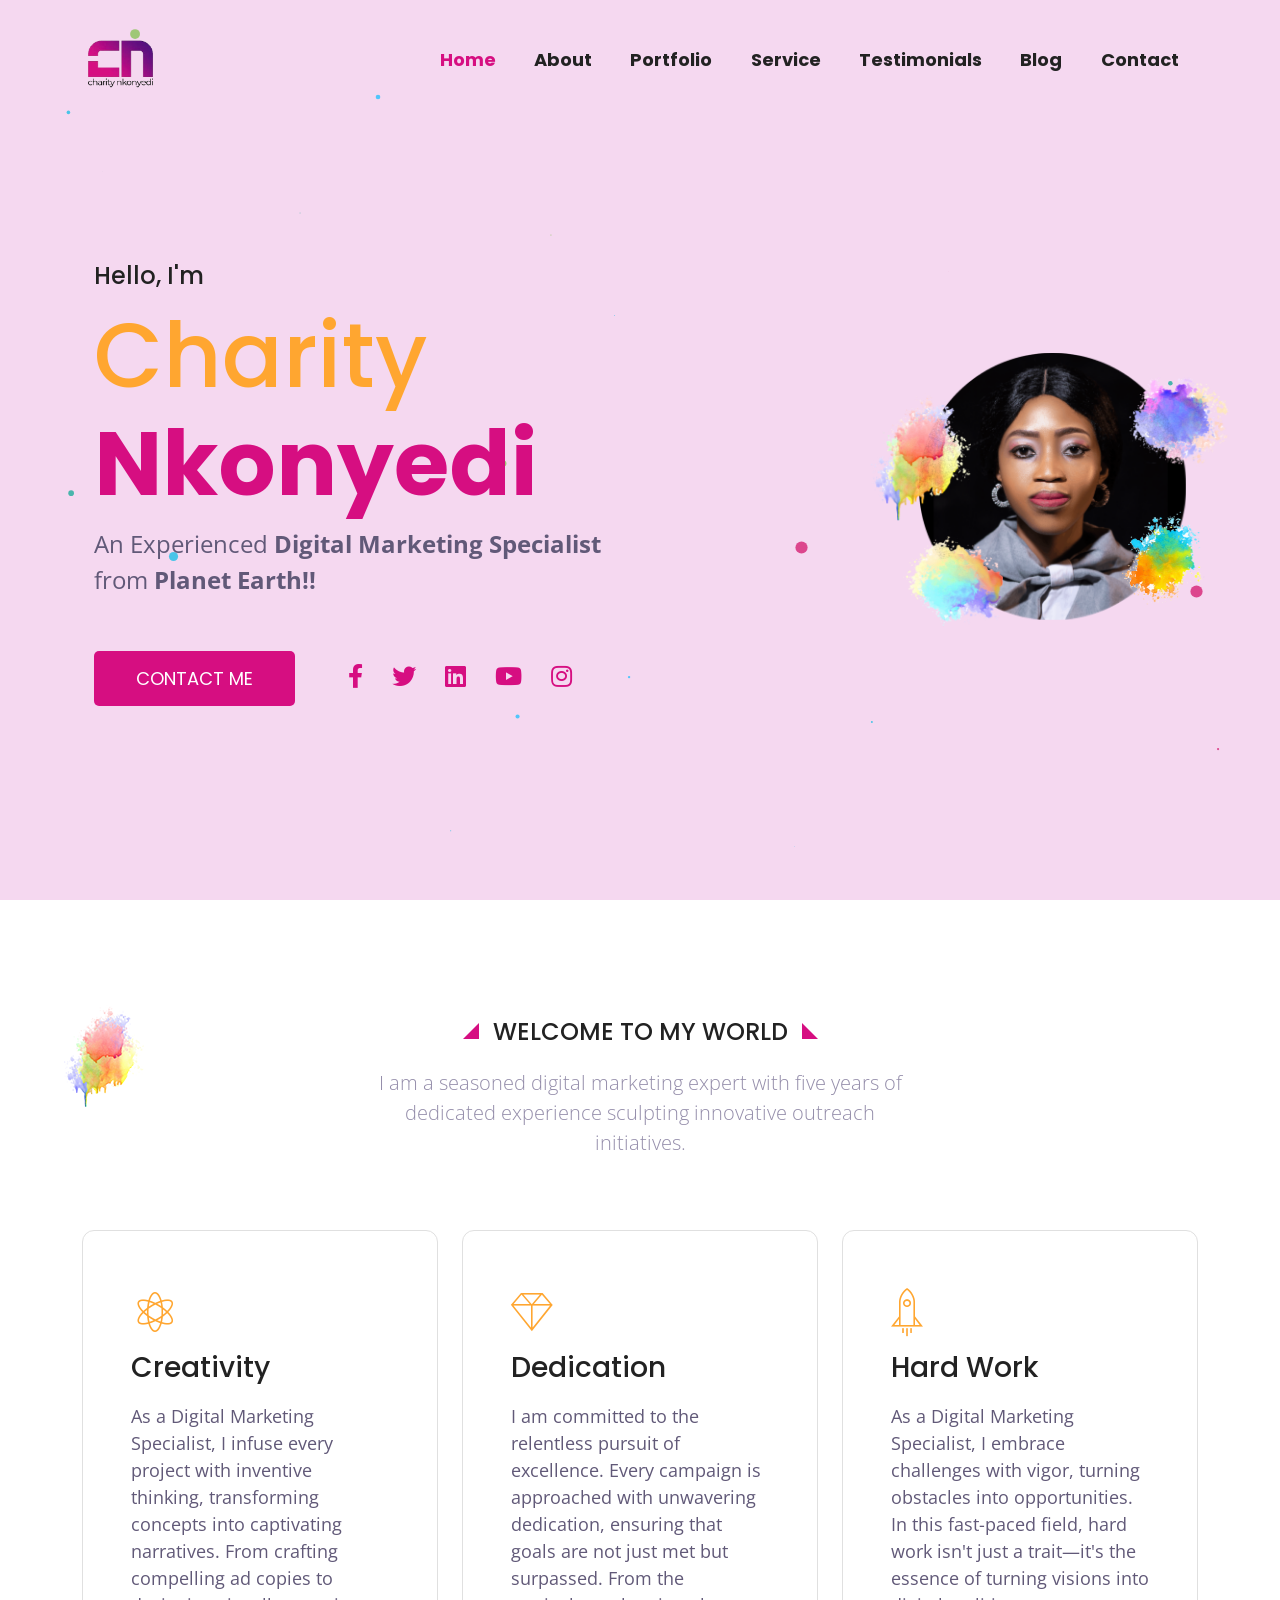
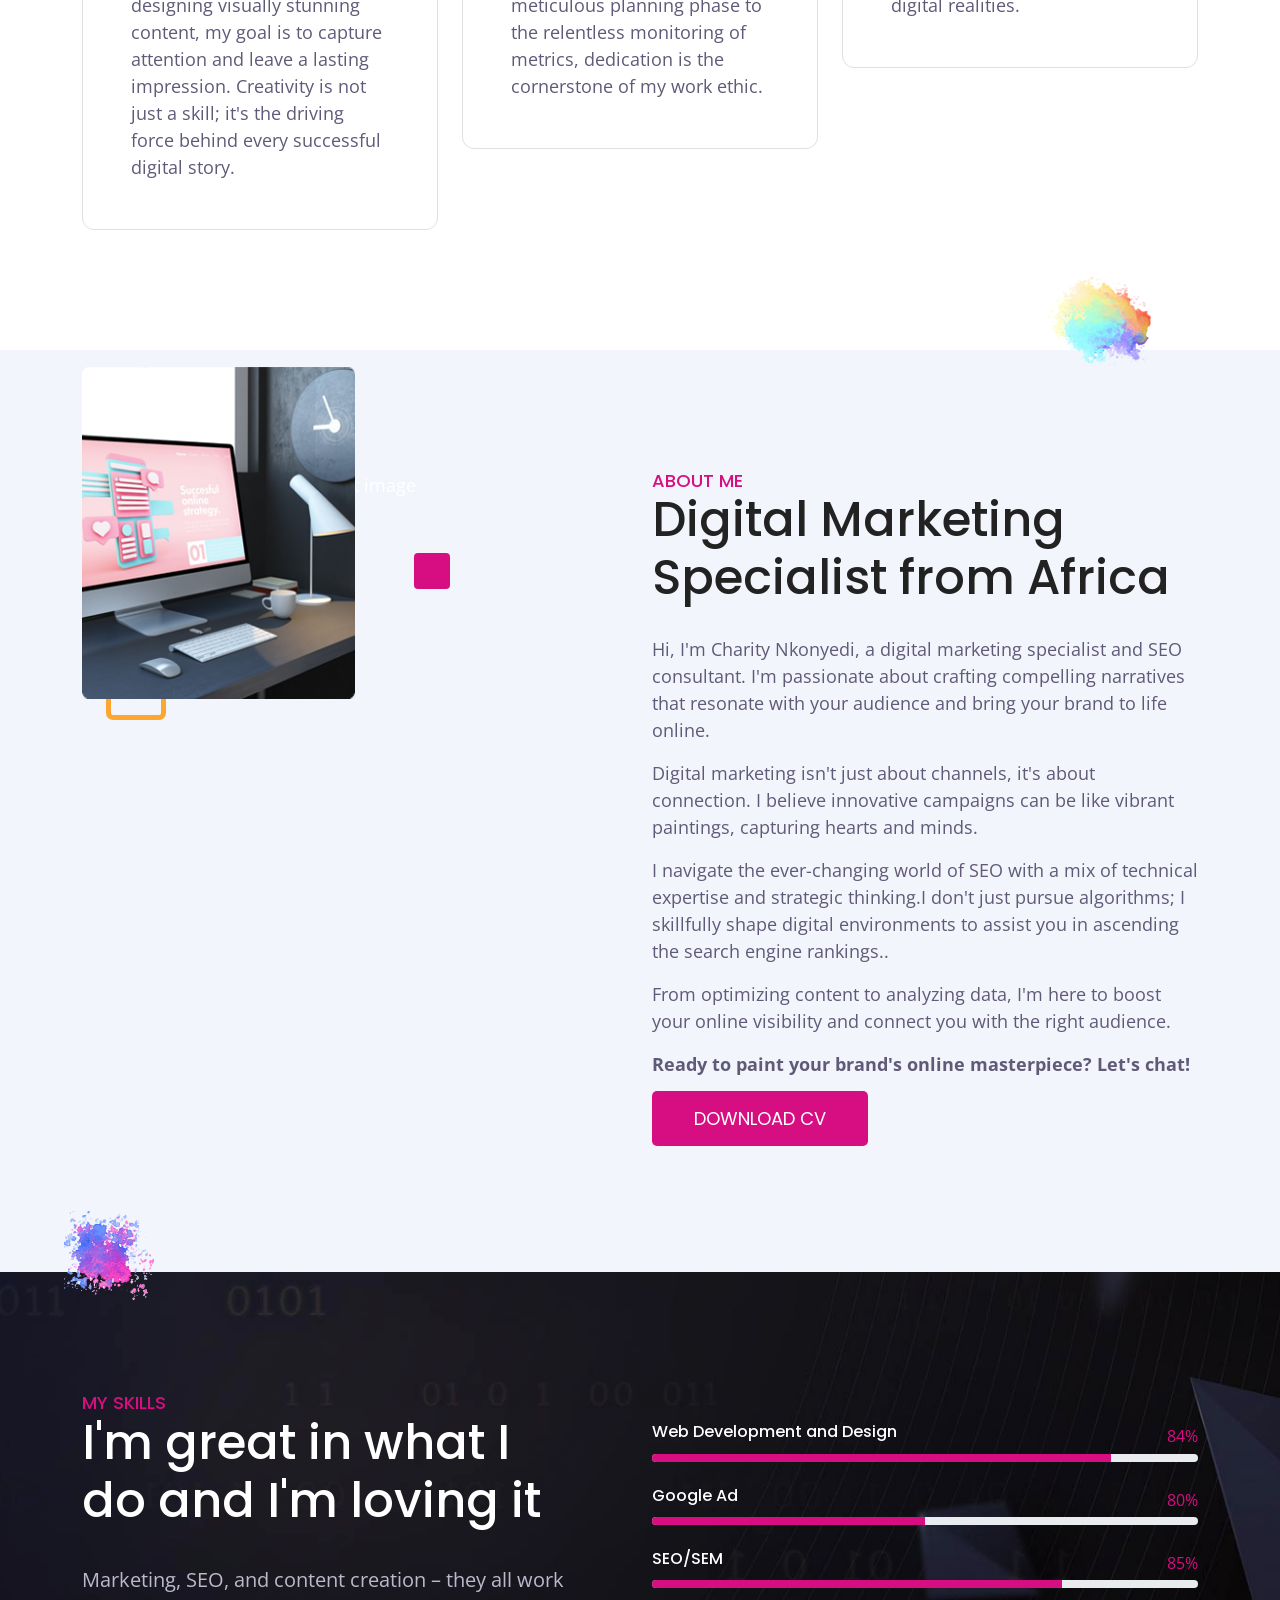
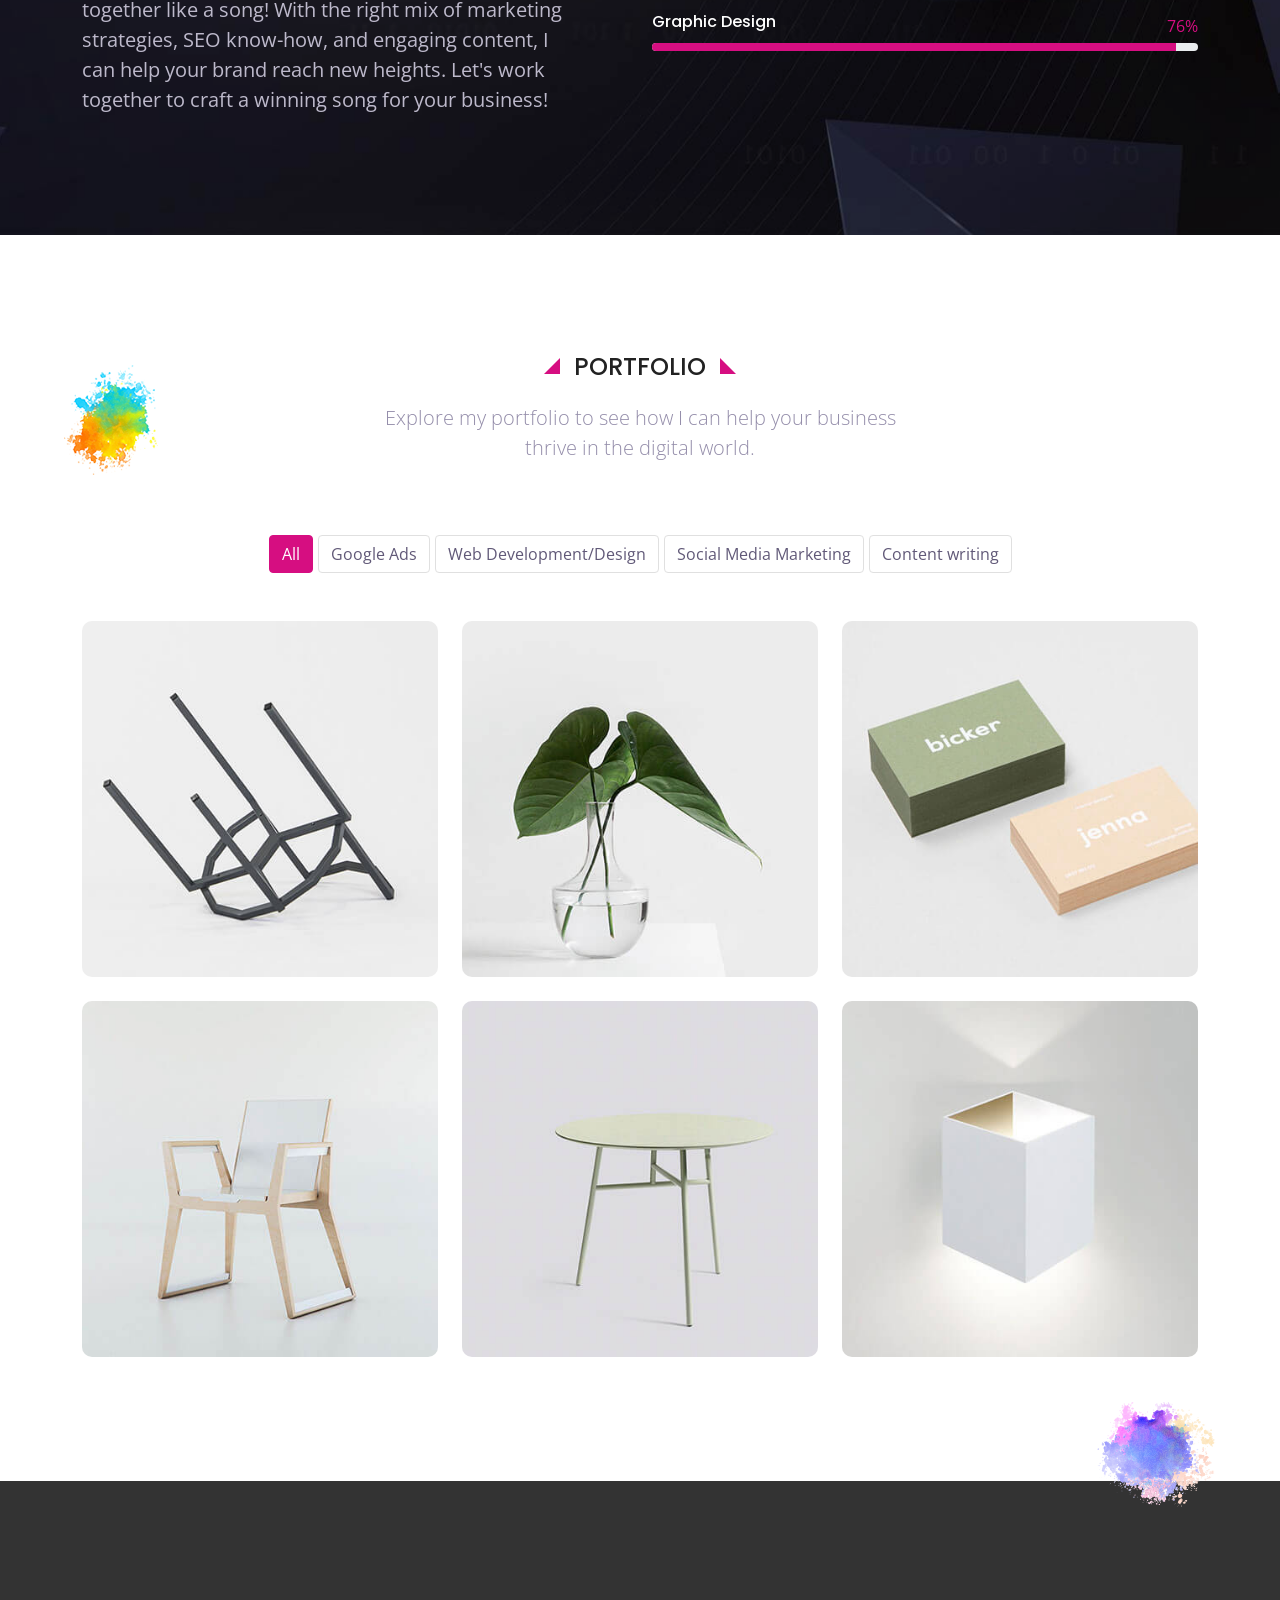
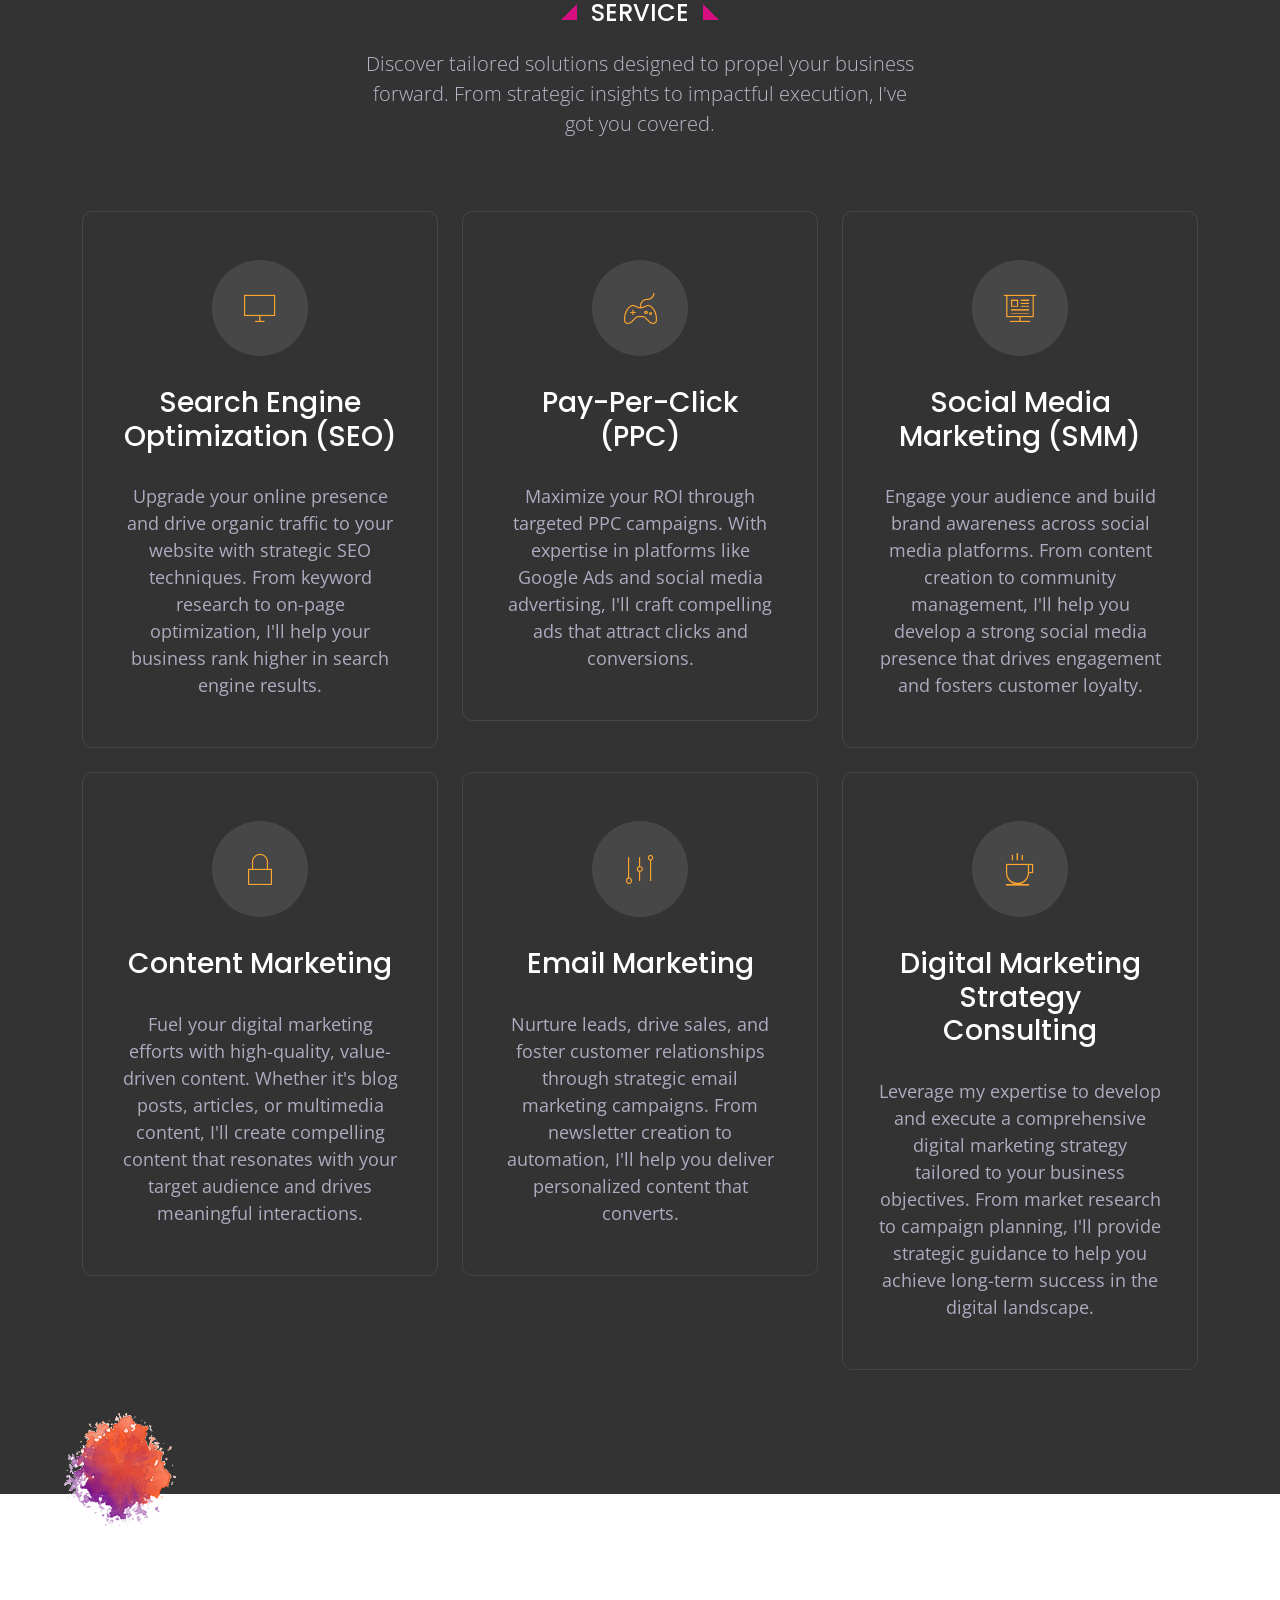
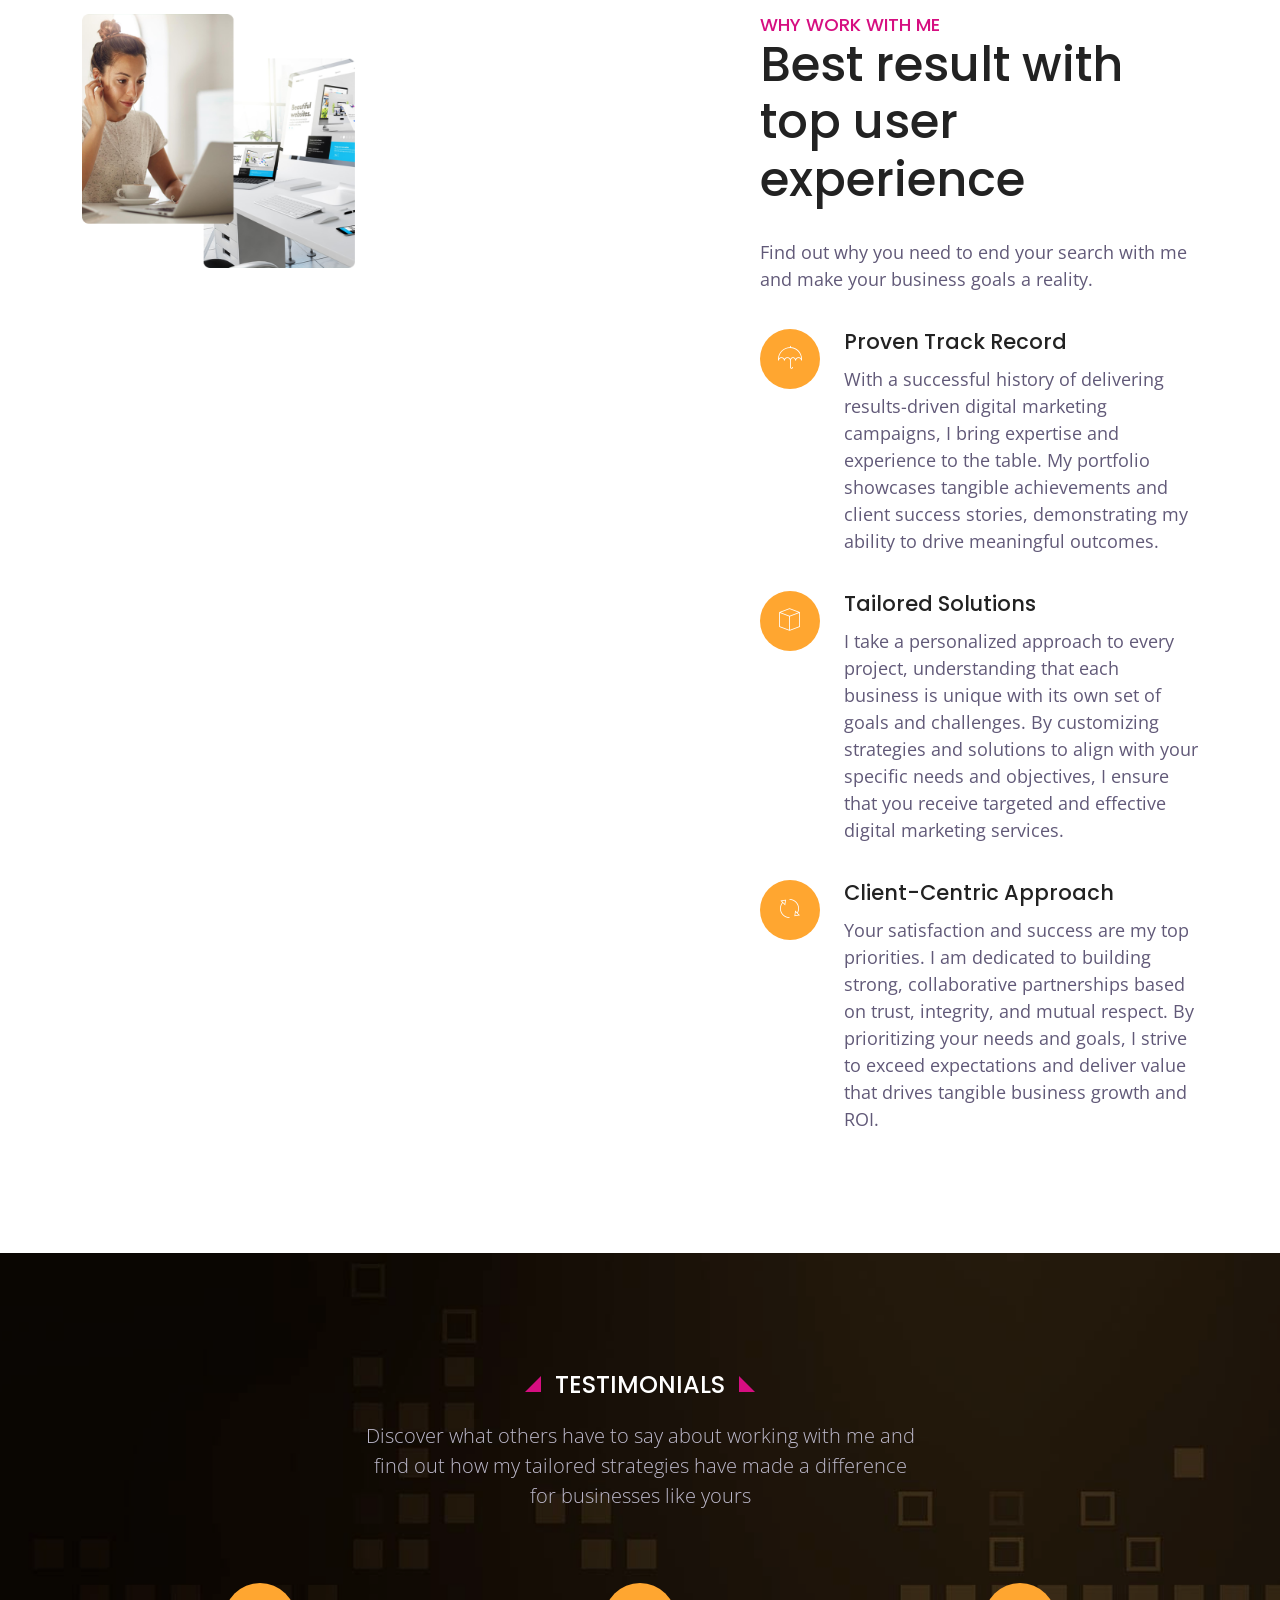
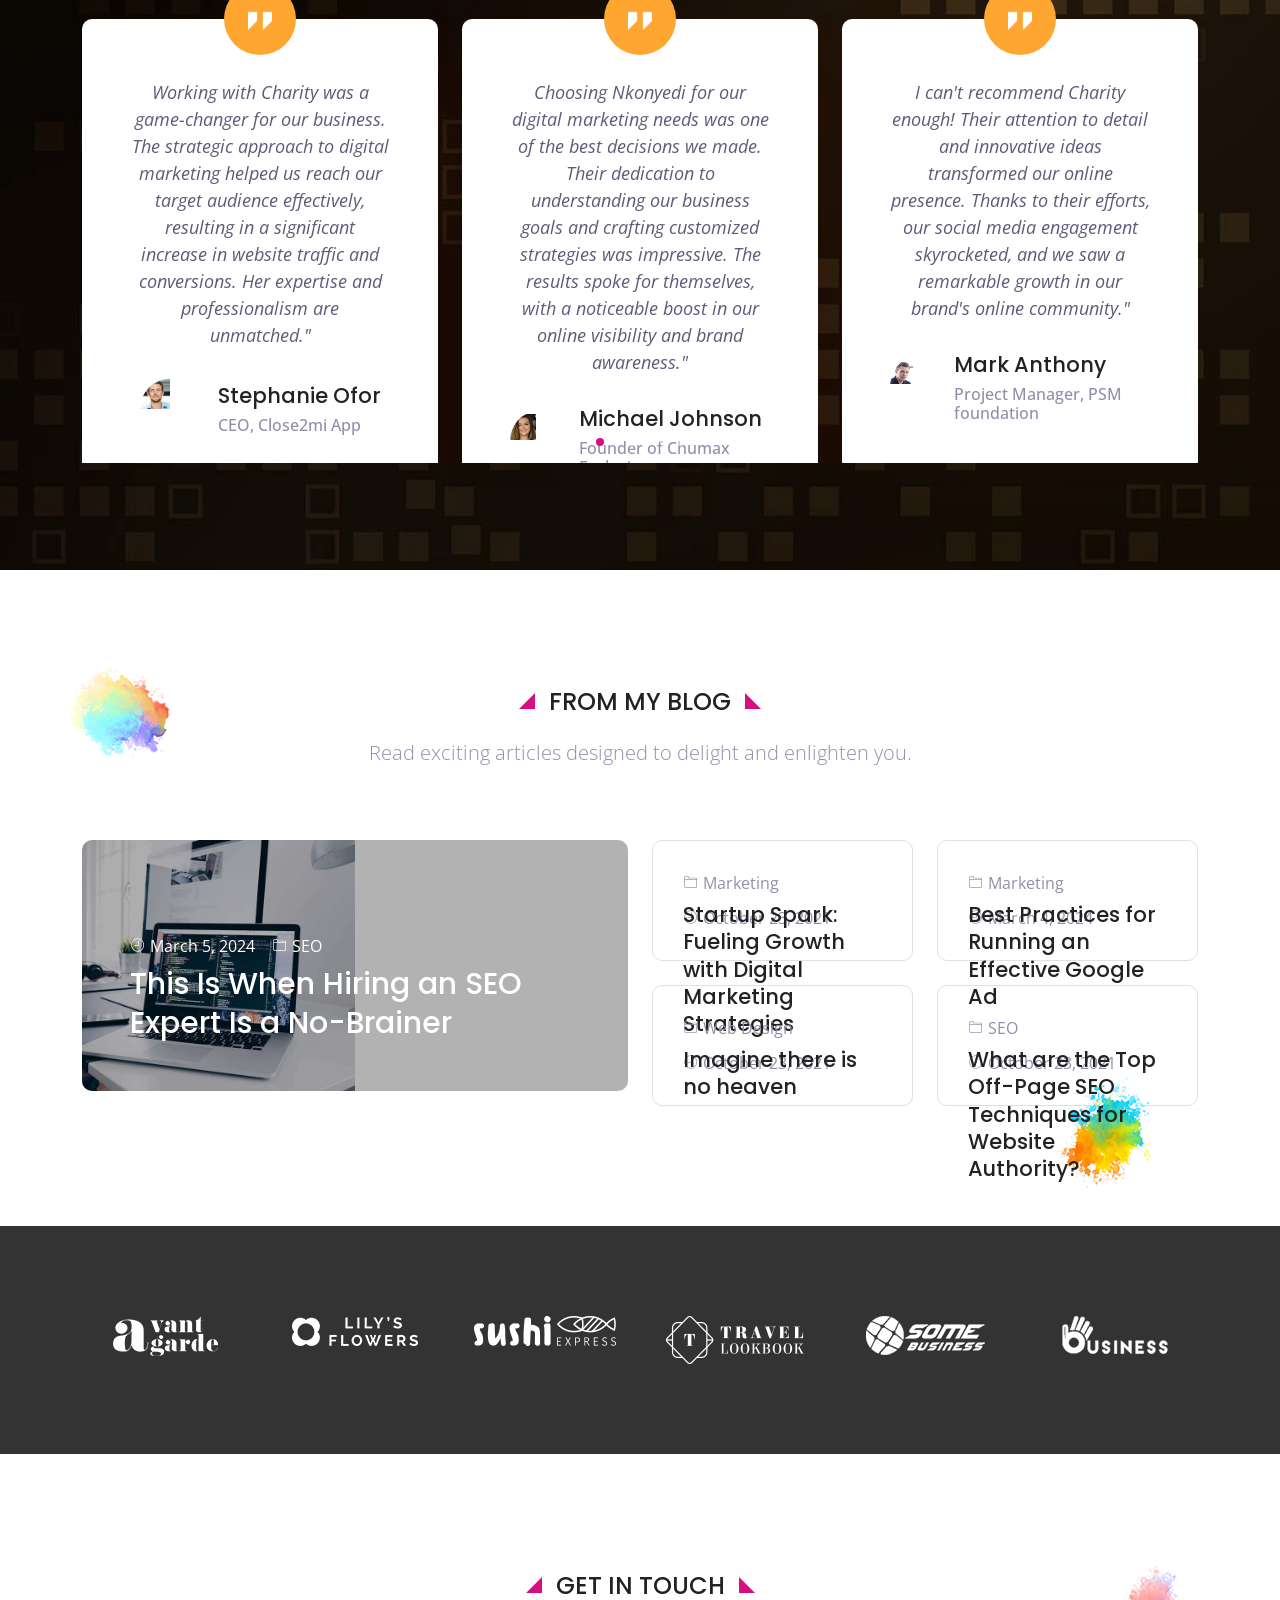
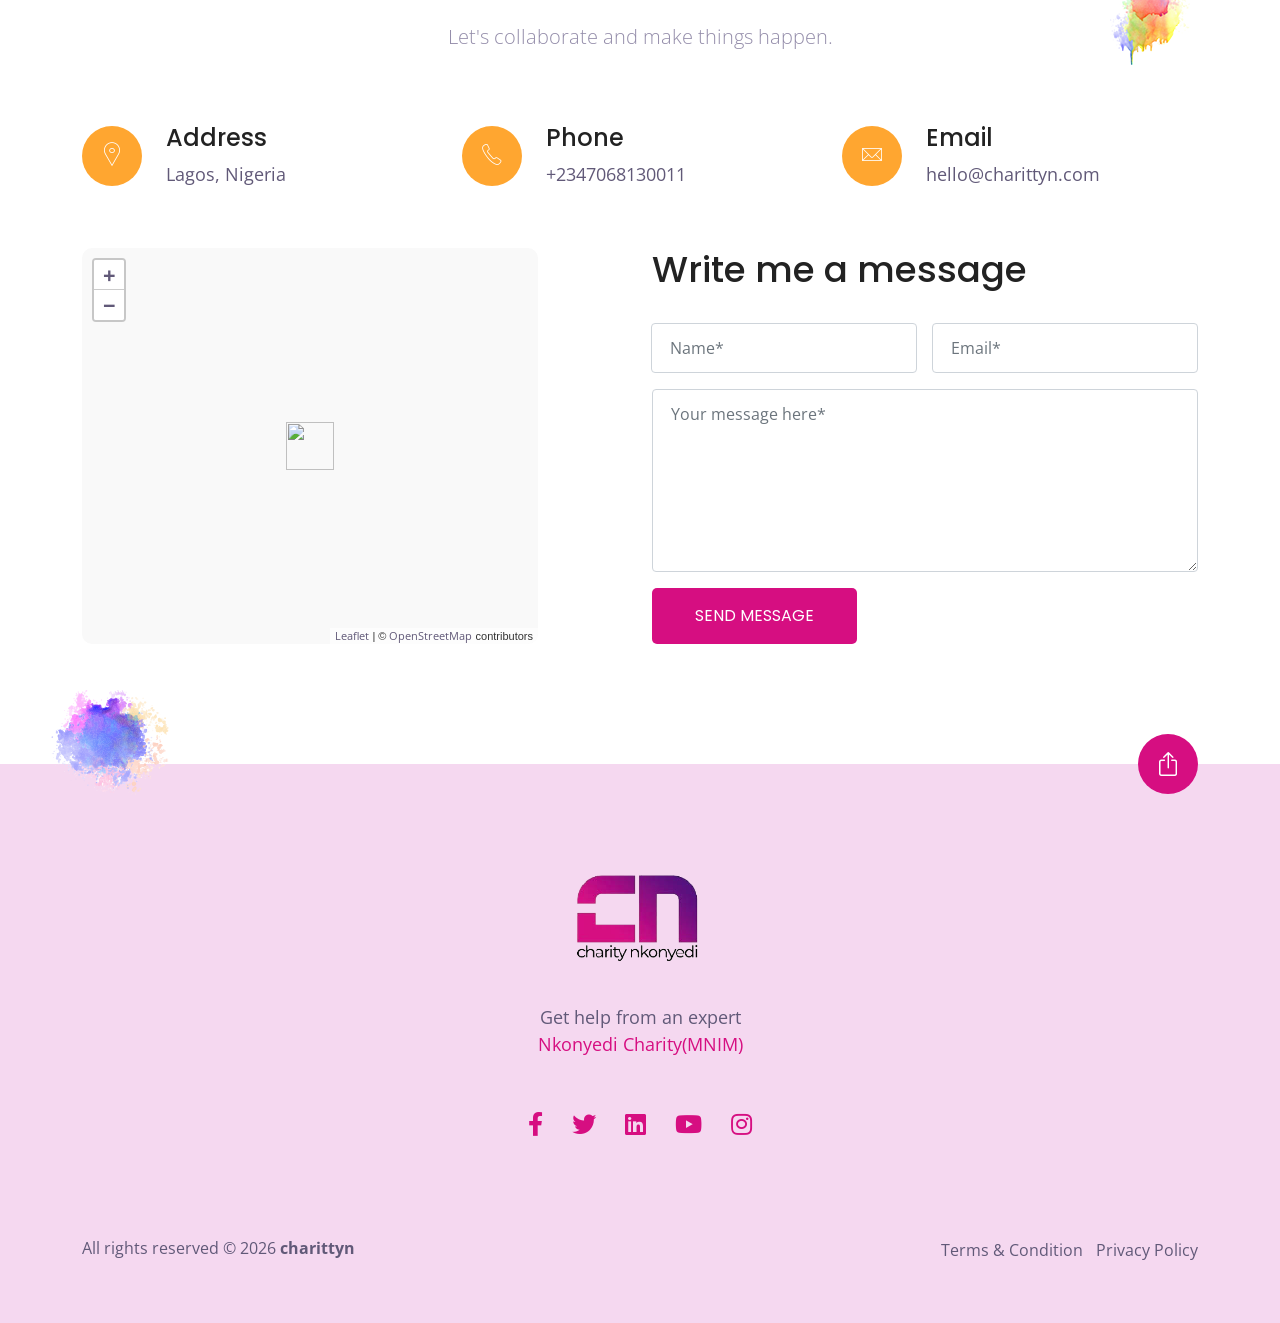
==== index.html @ 3480862a "Update index.html" ====
<!DOCTYPE html><html lang="zxx"><head>
	<!-- Meta -->
	<meta charset="utf-8">
	<meta name="viewport" content="width=device-width, initial-scale=1">
	<meta name="description" content="Charity Nkonyedi is a digital marketing specialist from Planet Earth. She has been helping brands gain an authoritative online presence and boost their revenue ">

	<!-- Favicon -->
	<link rel="shortcut icon" href="favicon.ico" type="image/x-icon">
	<link rel="icon" href="favicon.ico" type="image/x-icon">

	<!-- Icons -->
	<link rel="stylesheet" type="text/css" href="css/pe-icon-7-stroke.css">
	<link rel="stylesheet" type="text/css" href="css/pe-helper.css">
	<link rel="stylesheet" href="css/bootstrap-icons.css">
	<link rel="stylesheet" type="text/css" href="css/all.min.css">

	<!-- Fonts -->
	<link rel="preconnect" href="https://fonts.googleapis.com">
	<link rel="preconnect" href="https://fonts.gstatic.com" crossorigin="">
	<link href="https://fonts.googleapis.com/css2?family=Open+Sans:ital,wght@0,400;0,700;1,400;1,700&amp;family=Poppins:wght@700;900&amp;display=swap" rel="stylesheet">

	<!-- CSS -->
    <link href="css/bootstrap.min.css" rel="stylesheet">
    <link rel="stylesheet" href="css/swiper-bundle.min.css">
    <link rel="stylesheet" href="css/leaflet.css">
    <link rel="stylesheet" href="css/aos.css">
    <link rel="stylesheet" type="text/css" href="css/style.css">

    <title>Digital Marketing Specialist</title>
</head>
<body data-bs-spy="scroll" data-bs-target="#site-navbar" class="home-designer">

	<!-- PRE LOADER -->
	<div class="preloader js-preloader flex-center"> 
		<div class="dots">
			<div class="dot"></div>
			<div class="dot"></div>
			<div class="dot"></div>
		</div>
	</div>
	
	<!-- SITE HEADER -->
	<header class="site-header" id="site-header">
		<nav class="navbar navbar-expand-xl" id="site-navbar">
		  <div class="container">
		    <a class="navbar-brand" href="index.html"><img class="img-fluid" src="images/logo.png" alt="Charity logo"></a>
		    <button class="navbar-toggler" type="button" data-bs-toggle="collapse" data-bs-target="#navbarSupportedContent" aria-controls="navbarSupportedContent" aria-expanded="false" aria-label="Toggle navigation">
		      <span class="navbar-toggler-icon"><i class="bi bi-list"></i></span>
		    </button>
		    <div class="collapse navbar-collapse" id="navbarSupportedContent">
		      <ul class="navbar-nav ms-auto mb-lg-0">
		        <li class="nav-item">
		          <a class="nav-link active" aria-current="page" href="#site-header">Home</a>
		        </li>
		        <li class="nav-item">
		          <a class="nav-link" href="#about-section">About</a>
		        </li>
		        <li class="nav-item">
		          <a class="nav-link" href="#portfolio-section">Portfolio</a>
		        </li>
		        <li class="nav-item">
		          <a class="nav-link" href="#service-section">Service</a>
		        </li>
		        <li class="nav-item">
		          <a class="nav-link" href="#testimonial-section">Testimonials</a>
		        </li>
		        <li class="nav-item">
		          <a class="nav-link" href="#blog-section">Blog</a>
		        </li>
		        <li class="nav-item">
		          <a class="nav-link" href="#contact-section">Contact</a>
		        </li>
		      </ul> <!-- .navbar-nav -->
		    </div> <!-- .collapse -->
		  </div> <!-- .container -->
		</nav> <!-- .navbar -->

	</header> <!-- .site-header -->

	<!-- HERO AREA -->
	<section class="hero-area" id="hero-area">
		<div class="container">
			<div class="hero-content d-flex justify-content-center">
				<div class="row d-flex align-items-center justify-content-center">
					
					<div class="col-xl-6 order-xl-last image-block">
						<div class="image-wrapper" data-tilt="" data-tilt-max="10">
							
							<img class="img-fluid img-main" src="images/Charity.N.png" alt="Charity Nkonyedi">
							<img class="img-fluid hero_color_1" src="images/hero_color_1.png" alt="hero color image 1">
							<img class="img-fluid hero_color_2" src="images/hero_color_2.png" alt="hero color image 2">
							<img class="img-fluid hero_color_3" src="images/hero_color_3.png" alt="hero color image 3">
							<img class="img-fluid hero_color_4" src="images/hero_color_4.png" alt="hero color image 4">
						</div> <!-- .image-wrapper -->
					</div> <!-- .image-block -->

					<div class="col-xl-6 order-xl-first content-block">
						<h1 class="hero-head"><small>Hello, I'm</small>Charity<strong>Nkonyedi</strong></h1>
						<p>
							An Experienced <strong>Digital Marketing Specialist</strong> from <strong>Planet Earth!!</strong>
						</p>
						<div class="link-group">
							<a class="btn-main" href="#contact_me">Contact Me</a>
							<ul class="hero-social list-inline">
								<li class="list-inline-item facebook-link"><a href="#"><i class="fab fa-facebook-f"></i></a></li>
								<li class="list-inline-item twitter-link"><a href="#"><i class="fab fa-twitter"></i></a></li>
								<li class="list-inline-item linkedin-link"><a href="#"><i class="fab fa-linkedin"></i></a></li>
								<li class="list-inline-item youtube-link"><a href="#"><i class="fab fa-youtube"></i></a></li>
								<li class="list-inline-item instagram-link"><a href="#"><i class="fab fa-instagram"></i></a></li>
							</ul> <!-- .hero-social -->
						</div> <!-- .link-group -->
					</div> <!-- .content-block -->

				</div> <!-- .row -->
			</div> <!-- .hero-content -->
		</div> <!-- .container -->
		
	</section> <!-- .hero-area -->

	<!-- INTRO SECTION -->
	<section class="intro-section section-block">
		<div class="container">
			<div class="section-title">
				<h2>Welcome to my World</h2>
				<p class="lead">
					I am a seasoned digital marketing expert with five years of dedicated experience sculpting innovative outreach initiatives.
			</div><!-- .section-title -->
			<div class="row">
				<div class="col-xl-4 col-lg-6" data-aos="fade-up">
					<div class="item-wrapper">
						<div class="icon-box"><i class="pe-7s-science"></i></div>
						<div class="content-wrapper">
							<h3>Creativity</h3>
							<p>
								As a Digital Marketing Specialist, I infuse every project with inventive thinking, transforming concepts into captivating narratives. From crafting compelling ad copies to designing visually stunning content, my goal is to capture attention and leave a lasting impression. Creativity is not just a skill; it's the driving force behind every successful digital story.
							</p>
						</div> <!-- .content-wrapper -->
					</div> <!-- .item-wrapper -->
				</div>
				<div class="col-xl-4 col-lg-6" data-aos="fade-up" data-aos-delay="300" data-aos-duration="1200">
					<div class="item-wrapper">
						<div class="icon-box"><i class="pe-7s-diamond"></i></div>
						<div class="content-wrapper">
							<h3>Dedication</h3>
							<p>
								I am committed to the relentless pursuit of excellence. Every campaign is approached with unwavering dedication, ensuring that goals are not just met but surpassed. From the meticulous planning phase to the relentless monitoring of metrics, dedication is the cornerstone of my work ethic. 
							</p>
						</div> <!-- .content-wrapper -->
					</div> <!-- .item-wrapper -->
				</div>
				<div class="col-xl-4 col-lg-6" data-aos="fade-up" data-aos-delay="600" data-aos-duration="1200">
					<div class="item-wrapper">
						<div class="icon-box"><i class="pe-7s-rocket"></i></div>
						<div class="content-wrapper">
							<h3>Hard Work</h3>
							<p>
								As a Digital Marketing Specialist, I embrace challenges with vigor, turning obstacles into opportunities. In this fast-paced field, hard work isn't just a trait—it's the essence of turning visions into digital realities.
							</p>
						</div> <!-- .content-wrapper -->
					</div> <!-- .item-wrapper -->
				</div>
			</div> <!-- .row -->
		</div> <!-- .container -->

		<div class="design-elements">
			<img class="de-intro-1 elem-updown" src="images/intro-element-1.png" alt="intro element 1">
		</div> <!-- .design-elements -->

	</section> <!-- .intro-section -->

	<!-- ABOUT SECTION -->
	<section class="about-section section-block" id="about-section" data-aos="fade-up">
		<div class="container">
			<div class="row">
				<div class="col-xl-6 image-block" data-aos="fade-right" data-aos-delay="200" data-aos-duration="2000">
					<div class="img-wrapper about-img-wrap" data-tilt="" data-tilt-max="10">
						<img class="about-img-1 img-fluid" src="images/Image-About-Me.png" alt="about image">
						<img class="about-img-2 img-fluid" src="images/about-image-2.png" alt="about image 2">
					</div>
				</div>
				<div class="col-xl-6 content-block" data-aos="fade-right" data-aos-delay="400" data-aos-duration="2000">
					<h2><span>About Me</span>Digital Marketing Specialist from Africa</h2>
					<p>
					Hi, I'm Charity Nkonyedi, a digital marketing specialist and SEO consultant. I'm passionate about crafting compelling narratives that resonate with your audience and bring your brand to life online.

<p>Digital marketing isn't just about channels, it's about connection. I believe innovative campaigns can be like vibrant paintings, capturing hearts and minds.</p>

<p>I navigate the ever-changing world of SEO with a mix of technical expertise and strategic thinking.I don't just pursue algorithms; I skillfully shape digital environments to assist you in ascending the search engine rankings.. 					</p>
					<p>
						From optimizing content to analyzing data, I'm here to boost your online visibility and connect you with the right audience.</p>

<p><b>Ready to paint your brand's online masterpiece? Let's chat! </b>
 
					</p>
					
					<br>
					<a class="btn-main" href="#">Download CV</a>
				</div>
			</div> <!-- .row -->
		</div> <!-- .container -->
		<div class="design-elements">
			<img class="de-about-1 elem-updown" src="images/about-element-1.png" alt="about element 1">
			<img class="de-about-2 elem-updown" src="images/about-element-2.png" alt="about element 2">
		</div> <!-- .design-elements -->
	</section> <!-- .about-section -->

	<!-- SKILL SECTION -->
	<section class="skill-section section-block" id="skill-section">
		<div class="container">
			<div class="row">
				<div class="col-xl-6 content-block" data-aos="fade-down" data-aos-duration="2000">
					<h2><span>My Skills</span>I'm great in what I do and I'm loving it</h2>
					<p class="lead">
				<b>	Marketing, SEO, and content creation – they all work together like a song! With the right mix of marketing strategies, SEO know-how, and engaging content, I can help your brand reach new heights. Let's work together to craft a winning song for your business!</b></p>
				</div>
				<div class="col-xl-6 progress-block">
					<div class="progress-wrapper">
						<h4>Web Development and Design</h4>
						<p class="progress-value">84%</p>
						<div class="progress">
						  <div class="progress-bar" role="progressbar" style="width: 0%" aria-valuenow="84" aria-valuemin="0" aria-valuemax="100"></div>
						</div>
					</div>
					<div class="progress-wrapper">
						<h4>Google Ad</h4>
						<p class="progress-value">80%</p>
						<div class="progress">
						  <div class="progress-bar" role="progressbar" style="width: 0%" aria-valuenow="50" aria-valuemin="0" aria-valuemax="100"></div>
						</div>
					</div>
					<div class="progress-wrapper">
						<h4> SEO/SEM</h4>
						<p class="progress-value">85%</p>
						<div class="progress">
						  <div class="progress-bar" role="progressbar" style="width: 0%" aria-valuenow="75" aria-valuemin="0" aria-valuemax="100"></div>
						</div>
					</div>
					<div class="progress-wrapper">
						<h4>Graphic Design</h4>
						<p class="progress-value">76%</p>
						<div class="progress">
						  <div class="progress-bar" role="progressbar" style="width: 0%" aria-valuenow="96" aria-valuemin="0" aria-valuemax="100"></div>
						</div>
					</div>
				</div>
			</div><!-- .row -->
		</div><!-- .container -->
	</section> <!-- .skill-section -->

	<!-- PORTFOLIO SECTION -->
	<section class="portfolio-section section-block" id="portfolio-section">
		<div class="container">
			<div class="section-title">
				<h2>Portfolio</h2>
				<p class="lead">
					Explore my portfolio to see how I can help your business thrive in the digital world.
				</p>
			</div><!-- .section-title -->
			<div class="button-group filter-button-group">
				<button class="active" data-filter="*">All</button>
				<button class="" data-filter=".gooogle ads">Google Ads</button>
				<button class="" data-filter=".development">Web Development/Design</button>
				<button class="" data-filter=".social media marketing ">Social Media Marketing</button>
				<button class="" data-filter=".content writing">Content writing</button>
			</div>
			<div class="row grid" data-aos="fade-up" data-aos-duration="2000">
				<div class="col-lg-4 col-md-6 grid-item programming">
					<div class="box">
			            <img src="images/portfolio-item-01.jpg" alt="portfolio image">
			            <div class="box-content">
			            		<span class="category">SEO</span>
			                <h3 class="title">Search Engine Ranking</h3>
			            </div>
			            <div class="icon-box"><a href="#" data-bs-toggle="modal" data-bs-target="#portfolioModal6"><i class="bi bi-plus-lg"></i></a></div>

			            <!-- Modal -->
						<div class="modal fade" id="portfolioModal6" tabindex="-1" aria-labelledby="portfolioModal6" aria-hidden="true">
						  <div class="modal-dialog modal-dialog-scrollable modal-dialog-centered modal-xl">
						    <div class="modal-content">
						      
						      <div class="modal-body">
						      	<button type="button" class="btn-close" data-bs-dismiss="modal" aria-label="Close"><i class="bi bi-x"></i></button>
						        <div class="row item-content">
						        	<div class="col-xl-12">
						        		<img src="images/portfolio_large_1.jpg" alt="portfolio image">
						        	</div>
						        	<div class="col-xl-8">
						        		<div class="content-wrapper">
							        		<h2 class="item-title">Search Engine Ranking</h2>
							        		<p>
							        			I helped Itfit achieve significant growth in search engine ranking and website traffic through a comprehensive SEO strategy. Here's a breakdown of the key tactics employed:
							        		</p>
							        		<p><b>Keyword Research:</b></p>
			                                 <p>i. I meticulously researched relevant keywords that potential customers might use to find Itfits' products or services.</p>
                                                 <p>ii. This involved understanding search intent and identifying terms with high search volume and low competition.</p>
                                                   <p><b>Content Optimization:</b></p>	
							        		<p> i.    Existing website content was reviewed and optimized to incorporate these target keywords organically.</p>
                                               <p>ii.  This ensured search engines could effectively understand the content and its relevance to user queries.

							        		</p>
							        		<p><b>Technical SEO Audit:</b></p>
			                                 <p>i. A thorough technical SEO audit was conducted to identify and address any technical issues that could hinder search engine crawling and indexing.</p>
                                                 <p>ii. This included optimizing page speed, mobile-friendliness, and website structure.</p>
                                                   <p><b>Backlink Building:</b></p>	
							        		<p> i.    A strategic backlink building campaign was implemented to acquire high-quality links from relevant websites.</p>
                                               <p>ii.  This enhanced Itfits' domain authority and signaled trust to search engines.
							        		</p>
							        		<p><b>On-Page Optimization:</b></p>
			                                 <p>Meta descriptions, title tags, and header tags were optimized to accurately reflect content and improve click-through rates (CTR) in search results.</p>
                                                  <p><b>Analytics & Reporting:</b></p>	
							        		<p> i.    I closely monitored website traffic and keyword rankings using analytics tools.</p>
                                               <p>ii.  This data-driven approach allowed me to track progress, measure success, and refine the SEO strategy as needed.
							        		</p>
							        		<p><b>The outcome?</b> Itfits' website traffic and search engine ranking for relevant keywords saw a substantial increase. This translated into more qualified leads and ultimately, business growth.</p>
							        		<p><b>Let's discuss how I can help your website achieve similar results!</b></p>
						        		</div>
						        	</div>
						        	<div class="col-xl-4">
						        		<div class="meta-wrapper">
						        			<ul class="item-meta">
						        				<li>Project Type: <span class="meta-value">SEO</span></li>
						        				<li>Client: <span class="meta-value">Itfits</span></li>
						        				<li>Duration: <span class="meta-value">24Weeks</span></li>
						        				<li>Task: <span class="meta-value">Link building,Keyword ranking</span></li>
						        				<li>Budget: <span class="meta-value">$1,500</span></li>
						        			</ul>
						        		</div> <!-- .meta-wrapper -->
						        	</div>
						        </div> <!-- .row -->
						      </div>
						      
						    </div>
						  </div>
						</div>
			        </div>
				</div>
				<div class="col-lg-4 col-md-6 grid-item development application">
					<div class="box">
			            <img src="images/portfolio-item-02.jpg" alt="portfolio image">
			            <div class="box-content">
			            		<span class="category">Development</span>
			                <h3 class="title">Come on babe light my fire</h3>
			            </div>
			            

			            <div class="icon-box"><a href="#" data-bs-toggle="modal" data-bs-target="#portfolioModal5"><i class="bi bi-plus-lg"></i></a></div>

			            <!-- Modal -->
						<div class="modal fade" id="portfolioModal5" tabindex="-1" aria-labelledby="portfolioModal5" aria-hidden="true">
						  <div class="modal-dialog modal-dialog-scrollable modal-dialog-centered modal-xl">
						    <div class="modal-content">
						      
						      <div class="modal-body">
						      	<button type="button" class="btn-close" data-bs-dismiss="modal" aria-label="Close"><i class="bi bi-x"></i></button>
						        <div class="row item-content">
						        	<div class="col-xl-12">
						        		<img src="images/portfolio_large_2.jpg" alt="portfolio image">
						        	</div>
						        	<div class="col-xl-8">
						        		<div class="content-wrapper">
							        		<h2 class="item-title">Branding for ABC Corporation</h2>
							        		<p>
							        			Duis aute irure dolor in reprehenderit in voluptate velit esse
							        			cillum dolore eu fugiat nulla pariatur. Lorem ipsum dolor sit amet, consectetur adipisicing elit, sed do eiusmod tempor incididunt ut labore et dolore magna aliqua. Ut enim ad minim veniam, quis nostrud exercitation ullamco laboris nisi ut aliquip ex ea commodo consequat. Excepteur sint occaecat cupidatat non proident, sunt in culpa qui officia deserunt mollit anim id est laborum.
							        		</p>
							        		<p>
							        			Duis aute irure dolor in reprehenderit in voluptate velit esse
							        			cillum dolore eu fugiat nulla pariatur. Excepteur sint occaecat cupidatat non proident, sunt in culpa qui officia deserunt mollit anim id est laborum.
							        		</p>
						        		</div>
						        	</div>
						        	<div class="col-xl-4">
						        		<div class="meta-wrapper">
						        			<ul class="item-meta">
						        				<li>Project Type: <span class="meta-value">Graphic Design</span></li>
						        				<li>Client: <span class="meta-value">Juwel Khan</span></li>
						        				<li>Duration: <span class="meta-value">2 Weeks</span></li>
						        				<li>Task: <span class="meta-value">UI/UX, Frontend</span></li>
						        				<li>Budget: <span class="meta-value">$2000</span></li>
						        			</ul>
						        		</div> <!-- .meta-wrapper -->
						        	</div>
						        </div> <!-- .row -->
						      </div>
						      
						    </div>
						  </div>
						</div>
			        </div>
				</div>
				<div class="col-lg-4 col-md-6 grid-item application programming design">
					<div class="box">
			            <img src="images/portfolio-item-03.jpg" alt="portfolio image">
			            <div class="box-content">
			            	<span class="category">Design</span>
			                <h3 class="title">When the musics over turn off the light</h3>
			            </div>
			            <div class="icon-box"><a href="#" data-bs-toggle="modal" data-bs-target="#portfolioModal4"><i class="bi bi-plus-lg"></i></a></div>

			            <!-- Modal -->
						<div class="modal fade" id="portfolioModal4" tabindex="-1" aria-labelledby="portfolioModal4" aria-hidden="true">
						  <div class="modal-dialog modal-dialog-scrollable modal-dialog-centered modal-xl">
						    <div class="modal-content">
						      
						      <div class="modal-body">
						      	<button type="button" class="btn-close" data-bs-dismiss="modal" aria-label="Close"><i class="bi bi-x"></i></button>
						        <div class="row item-content">
						        	<div class="col-xl-12">
						        		<img src="images/portfolio_large_3.jpg" alt="portfolio image">
						        	</div>
						        	<div class="col-xl-8">
						        		<div class="content-wrapper">
							        		<h2 class="item-title">Branding for ABC Corporation</h2>
							        		<p>
							        			Duis aute irure dolor in reprehenderit in voluptate velit esse
							        			cillum dolore eu fugiat nulla pariatur. Lorem ipsum dolor sit amet, consectetur adipisicing elit, sed do eiusmod tempor incididunt ut labore et dolore magna aliqua. Ut enim ad minim veniam, quis nostrud exercitation ullamco laboris nisi ut aliquip ex ea commodo consequat. Excepteur sint occaecat cupidatat non proident, sunt in culpa qui officia deserunt mollit anim id est laborum.
							        		</p>
							        		<p>
							        			Duis aute irure dolor in reprehenderit in voluptate velit esse
							        			cillum dolore eu fugiat nulla pariatur. Excepteur sint occaecat cupidatat non proident, sunt in culpa qui officia deserunt mollit anim id est laborum.
							        		</p>
						        		</div>
						        	</div>
						        	<div class="col-xl-4">
						        		<div class="meta-wrapper">
						        			<ul class="item-meta">
						        				<li>Project Type: <span class="meta-value">Graphic Design</span></li>
						        				<li>Client: <span class="meta-value">Juwel Khan</span></li>
						        				<li>Duration: <span class="meta-value">2 Weeks</span></li>
						        				<li>Task: <span class="meta-value">UI/UX, Frontend</span></li>
						        				<li>Budget: <span class="meta-value">$2000</span></li>
						        			</ul>
						        		</div> <!-- .meta-wrapper -->
						        	</div>
						        </div> <!-- .row -->
						      </div>
						      
						    </div>
						  </div>
						</div>
			        </div>
				</div>
				<div class="col-lg-4 col-md-6 grid-item design application">
					<div class="box">
			            <img src="images/portfolio-item-04.jpg" alt="portfolio image">
			            <div class="box-content">
			            		<span class="category">Google Advertising</span>
			                <h3 class="title">Google Ads Campaign for Heritage Fashion Hub</h3>
			            </div>
			            <div class="icon-box"><a href="#" data-bs-toggle="modal" data-bs-target="#portfolioModal3"><i class="bi bi-plus-lg"></i></a></div>

			            <!-- Modal -->
						<div class="modal fade" id="portfolioModal3" tabindex="-1" aria-labelledby="portfolioModal3" aria-hidden="true">
						  <div class="modal-dialog modal-dialog-scrollable modal-dialog-centered modal-xl">
						    <div class="modal-content">
						      
						      <div class="modal-body">
						      	<button type="button" class="btn-close" data-bs-dismiss="modal" aria-label="Close"><i class="bi bi-x"></i></button>
						        <div class="row item-content">
						        	<div class="col-xl-12">
						        		<img src="images/portfolio_large_4.jpg" alt="portfolio image">
						        	</div>
						        	<div class="col-xl-8">
						        		<div class="content-wrapper">
							        		<h2 class="item-title">Google Ads Campaign for Heritage Fashion Hub</h2>
							        		<p>
							        			I designed and executed a high-performing Google Ads campaign to increase brand awareness, website traffic, and ultimately, sales for Heritage Fashion Hub.
							        		</p>
							        		<h3>Campaign Goals</h3>
							        		<p>Increase brand awareness among target demographics interested in Heritage Fashion Hub's style/niche
                                              <p>Drive qualified traffic to the Heritage Fashion Hub's website</p>
                                               <p>Generate online sales and conversions </p>
                                           <h3> Campaign Strategies</h3>
                                           <p><b>Targeted Keywords:</b> Extensive keyword research was conducted to identify relevant search terms used by the target audience. This ensured the ads reached users actively looking for similar products.</p>
                                            <p><b>Compelling Ad Copy:</b> Engaging ad copy was crafted to grab user attention, highlight key product features, and include strong calls to action (CTAs).</p>
                                             <p><b>Landing Page Optimization: </b>Landing pages were optimized to ensure a seamless user experience and encourage conversions.</p>
                                              <p><b>Ad Format Selection: </b>A mix of ad formats were used, including search ads, shopping ads, and potentially remarketing ads to target website visitors who haven't converted yet.</p>
                                            <p><b>Campaign Bidding & Optimization: </b> Bid strategies were carefully chosen to maximize return on ad spend (ROAS). The campaign was continuously monitored and optimized for performance, ensuring budget efficiency and optimal results.</p>
                                            <h3>Results</h3>
                                            The Google Ads campaign for Heritage Fashion Hub led to a significant increase in:
                                             <p><b>Website Traffic:</b> 30% increase in site traffic</p>
                                            <p><b>Brand Awareness: </b> Increase in search volume increase and social media mentions by 15%</p>
                                             <p><b>Conversions: </b>25% increase in sales</p>
                                            <h3>Key Achievements</h3>
							        		
							        			<p>Achieved a ROAS of 20% exceeding client expectations.</p>
                                                 <p>Successfully targeted the desired audience demographics.</p>
                                                  <p>Increased brand visibility in relevant online searches.</p>
                                                   <p>Contributed to a growth in online sales for Heritage Fashion Hub.</p>
                                                <h3>Tools & Technologies</h3>
							        		<p>Google Ads Platform</p>
						        		</div>
						        	</div>
						        	<div class="col-xl-4">
						        		<div class="meta-wrapper">
						        			<ul class="item-meta">
						        				<li>Project Type: <span class="meta-value">Google Ad</span></li>
						        				<li>Client: <span class="meta-value">Heritage Fashion Hub</span></li>
						        				<li>Duration: <span class="meta-value">4 Weeks</span></li>
						        				<li>Task: <span class="meta-value">Brand Awareness</span></li>
						        				<li>Budget: <span class="meta-value">$100</span></li>
						        			</ul>
						        		</div> <!-- .meta-wrapper -->
						        	</div>
						        </div> <!-- .row -->
						      </div>
						      
						    </div>
						  </div>
						</div>
			        </div>
				</div>
				<div class="col-lg-4 col-md-6 grid-item programming design">
					<div class="box">
			            <img src="images/portfolio-item-05.jpg" alt="portfolio image">
			            <div class="box-content">
			            		<span class="category">Facebook Ad</span>
			                <h3 class="title">Boosting Donations for "Hope for Paws" Animal Rescue</h3>
			            </div>
			            <div class="icon-box"><a href="#" data-bs-toggle="modal" data-bs-target="#portfolioModal2"><i class="bi bi-plus-lg"></i></a></div>

			            <!-- Modal -->
						<div class="modal fade" id="portfolioModal2" tabindex="-1" aria-labelledby="portfolioModal2" aria-hidden="true">
						  <div class="modal-dialog modal-dialog-scrollable modal-dialog-centered modal-xl">
						    <div class="modal-content">
						      
						      <div class="modal-body">
						      	<button type="button" class="btn-close" data-bs-dismiss="modal" aria-label="Close"><i class="bi bi-x"></i></button>
						        <div class="row item-content">
						        	<div class="col-xl-12">
						        		<img src="images/portfolio_large_5.jpg" alt="portfolio image">
						        	</div>
						        	<div class="col-xl-8">
						        		<div class="content-wrapper">
							        		<h2 class="item-title">Boosting Donations for "Hope for Paws" Animal Rescue</h2>
							        		<p>
							        		<b>	Challenge:</b> Hope for Paws needed to increase online donations to support their mission of rescuing abandoned and neglected animals. Their previous Facebook ad campaigns had seen modest results, and they wanted a strategic approach to reach new audiences.
							        		</p>
							        		<p>
							        		  1.	<b>Target Audience:</b> I developed a multi-layered target audience strategy:
                                                 Animal Lovers: People who like animal welfare pages, adoption groups, and pet businesses.
                                                 Local Supporters: Users residing in areas where Hope for Paws operates increase the chance of volunteer recruitment and foster opportunities.
                                                 High-Net-Worth Individuals: Users with a history of donating to charities, maximizing the potential for larger contributions.
							        		</p>
							        		<p>
							        		    2.<b>	Compelling Ad Creatives: </b> I created a variety of ad formats:
                                                    Emotional Video Ads: short, heartwarming videos showcasing animal rescues and the impact of donations.
                                                    Impactful Image Ads: eye-catching visuals featuring rescued animals with powerful messages about their journey.
                                                    Carousel Ads: Multiple images highlighting different aspects of Hope for Paws' work.
							        		</p>
							        		<p>
							        		   3. <b>Strategic Ad Copy: </b>I crafted compelling ad copy that:
                                                  Emphasized the urgency of rescuing animals in need.
                                                  Showcased the impact of donations on individual animals' lives.
                                                  Used strong calls to action, encouraging users to donate or learn more.
							        		</p>
							        		<p>
							        		  4 <b> A/B Testing & Optimization: </b> I continuously tested different ad formats, targeting options, and ad copy variations to identify the most effective combinations.
							        		</p>
							        		<p>
							        		  5  <b>Outcome:</b>
                                               <p>Increased Donations by 120%: The campaign resulted in a significant boost in online donations, exceeding Hope for Paws' fundraising goals.</p>
                                                <p>Enhanced Brand Awareness: The campaign significantly increased website traffic and social media engagement, raising awareness about Hope for Paws' mission.</p>
                                                <p>Expanded Volunteer Network: Targeting local audiences led to a rise in volunteer sign-ups, providing crucial support for their rescue efforts.</p>
							        		
						        		</div>
						        	</div>
						        	<div class="col-xl-4">
						        		<div class="meta-wrapper">
						        			<ul class="item-meta">
						        				<li>Project Type: <span class="meta-value">Facebook Ad</span></li>
						        				<li>Client: <span class="meta-value">Hope for Paws, a non-profit animal rescue organization</span></li>
						        				<li>Duration: <span class="meta-value">3 Months</span></li>
						        				<li>Task: <span class="meta-value">Brand Awareness</span></li>
						        				<li>Budget: <span class="meta-value">$2000</span></li>
						        			</ul>
						        		</div> <!-- .meta-wrapper -->
						        	</div>
						        </div> <!-- .row -->
						      </div>
						      
						    </div>
						  </div>
						</div>
			        </div>
				</div>
				<div class="col-lg-4 col-md-6 grid-item development design">
					<div class="box">
			            <img src="images/portfolio-item-06.jpg" alt="portfolio image">
			            <div class="box-content">
			            		<span class="category">Development</span>
			                <h3 class="title">African XR Website Development</h3>
			            </div>
			            <div class="icon-box"><a href="#" data-bs-toggle="modal" data-bs-target="#portfolioModal1"><i class="bi bi-plus-lg"></i></a></div>

			            <!-- Modal -->
						<div class="modal fade" id="portfolioModal1" tabindex="-1" aria-labelledby="portfolioModal1" aria-hidden="true">
						  <div class="modal-dialog modal-dialog-scrollable modal-dialog-centered modal-xl">
						    <div class="modal-content">
						      
						      <div class="modal-body">
						      	<button type="button" class="btn-close" data-bs-dismiss="modal" aria-label="Close"><i class="bi bi-x"></i></button>
						        <div class="row item-content">
						        	<div class="col-xl-12">
						        		<img src="images/portfolio_large_6.jpg" alt="portfolio image">
						        	</div>
						        	<div class="col-xl-8">
						        		<div class="content-wrapper">
							        		<h2 class="item-title">Project Overview</h2>
							        		<p>
							        			I designed and developed a user-friendly website for African XR using WordPress as the content management system (CMS). This website serves as a central hub to showcase African XR's immersive technology expertise and connect them with potential clients and collaborators.
							        		</p>
							        		<h3>Key Features</h3>
							        		<p>
							        			<b>Modern, Responsive Design:</b> The website boasts a clean and modern aesthetic that adapts seamlessly to various screen sizes, ensuring optimal viewing experiences across desktops, tablets, and mobile devices.
							        		</p>
							        		<p>
							        			<b>Compelling Content Management: </b>The WordPress platform empowers African XR with complete control over their website content. They can easily update information, add blog posts, showcase projects, and manage team profiles.
							        		</p>
							        		<p>
							        			<b>Interactive Project Showcase:</b> The website features an engaging portfolio section that highlights African XR's diverse XR projects. Users can explore captivating descriptions, captivating visuals, and potentially even interactive elements like 360° images or video previews.
							        		</p>
							        		<p>
							        			<b>Clear Call to Action:</b> A prominent call to action section encourages visitors to connect with African XR. This could include contact forms, email addresses, social media links, or a request for quote option.
							        		</p>
							        		<p>
							        			<b>Search Engine Optimization (SEO) Optimization:</b> The website is optimized for search engines, improving its visibility in relevant online searches.
							        		</p>
							        		<h3>Results:</h3>
							        		<p>The African XR website provides a professional and informative platform to showcase their capabilities and attract new business opportunities. The user-friendly WordPress interface allows them to maintain and update their content efficiently.</p>
							        		<h3>Technologies Used</h3>
							        		<p>WordPress (CMS)
                                             <p>Custom Theme Development (Optional, depending on complexity)</p>
                                              <p>Plugins for additional functionalities (e.g., contact forms, galleries)</p>
                                              <p>pen_spark</p>
</p>
						        		</div>
						        	</div>
						        	<div class="col-xl-4">
						        		<div class="meta-wrapper">
						        			<ul class="item-meta">
						        				<li>Project Type: <span class="meta-value">Website Development & Design</span></li>
						        				<li>Client: <span class="meta-value">African XR</span></li>
						        				<li>Duration: <span class="meta-value">5 Weeks</span></li>
						        				<li>Task: <span class="meta-value">UI/UX, Frontend</span></li>
						        				<li>Budget: <span class="meta-value">$2000</span></li>
						        			</ul>
						        		</div> <!-- .meta-wrapper -->
						        	</div>
						        </div> <!-- .row -->
						      </div>
						      
						    </div>
						  </div>
						</div>
			        </div>
				</div>
			</div> <!-- .row -->
		</div> <!-- .container -->
		<div class="design-elements">
			<img class="de-portfolio-1 elem-updown" src="images/portfolio-element-1.png" alt="portfolio element 1">
			<img class="de-portfolio-2 elem-updown" src="images/portfolio-element-2.png" alt="portfolio element 2">
		</div> <!-- .design-elements -->
	</section> <!-- .portfolio-section -->

	<!-- SERVICE SECTION -->
	<section class="service-section section-block" id="service-section">
		<div class="container">
			<div class="section-title dark">
				<h2>Service</h2>
				<p class="lead">
					Discover tailored solutions designed to propel your business forward. From strategic insights to impactful execution, I've got you covered.
				</p>
			</div><!-- .section-title -->
			<div class="row">
				<div class="col-xl-4 col-lg-6" data-aos="fade-up">
					<div class="content-wrapper service-tilt" data-tilt="" data-tilt-max="15">
						<div class="icon-box"><i class="pe-7s-monitor"></i></div>
						<h3>Search Engine Optimization (SEO)</h3>
						<p>
							Upgrade your online presence and drive organic traffic to your website with strategic SEO techniques. From keyword research to on-page optimization, I'll help your business rank higher in search engine results.
						</p>
					</div>
				</div>
				<div class="col-xl-4 col-lg-6" data-aos="fade-up" data-aos-delay="200">
					<div class="content-wrapper service-tilt" data-tilt="" data-tilt-max="15">
						<div class="icon-box"><i class="pe-7s-joy"></i></div>
						<h3>Pay-Per-Click (PPC)</h3>
						<p>
							Maximize your ROI through targeted PPC campaigns. With expertise in platforms like Google Ads and social media advertising, I'll craft compelling ads that attract clicks and conversions.
						</p>
					</div>
				</div>
				<div class="col-xl-4 col-lg-6" data-aos="fade-up" data-aos-delay="400">
					<div class="content-wrapper service-tilt" data-tilt="" data-tilt-max="15">
						<div class="icon-box"><i class="pe-7s-display2"></i></div>
						<h3>Social Media Marketing (SMM)</h3>
						<p>
							Engage your audience and build brand awareness across social media platforms. From content creation to community management, I'll help you develop a strong social media presence that drives engagement and fosters customer loyalty.
						</p>
					</div>
				</div>
				<div class="col-xl-4 col-lg-6" data-aos="fade-up" data-aos-delay="600">
					<div class="content-wrapper service-tilt" data-tilt="" data-tilt-max="15">
						<div class="icon-box"><i class="pe-7s-lock"></i></div>
						<h3>Content Marketing</h3>
						<p>
							Fuel your digital marketing efforts with high-quality, value-driven content. Whether it's blog posts, articles, or multimedia content, I'll create compelling content that resonates with your target audience and drives meaningful interactions.
						</p>
					</div>
				</div>
				<div class="col-xl-4 col-lg-6" data-aos="fade-up" data-aos-delay="800">
					<div class="content-wrapper service-tilt" data-tilt="" data-tilt-max="15">
						<div class="icon-box"><i class="pe-7s-edit"></i></div>
						<h3>Email Marketing</h3>
						<p>
							Nurture leads, drive sales, and foster customer relationships through strategic email marketing campaigns. From newsletter creation to automation, I'll help you deliver personalized content that converts.
						</p>
					</div>
				</div>
				<div class="col-xl-4 col-lg-6" data-aos="fade-up" data-aos-delay="1000">
					<div class="content-wrapper service-tilt" data-tilt="" data-tilt-max="15">
						<div class="icon-box"><i class="pe-7s-coffee"></i></div>
						<h3>Digital Marketing Strategy Consulting</h3>
						<p>
							Leverage my expertise to develop and execute a comprehensive digital marketing strategy tailored to your business objectives. From market research to campaign planning, I'll provide strategic guidance to help you achieve long-term success in the digital landscape.
						</p>
					</div>
				</div>
			</div><!-- .row -->
		</div> <!-- .container -->
		<div class="design-elements">
			<img class="de-service-1 elem-updown" src="images/service-element-1.png" alt="service element 1">
			<img class="de-service-2 elem-updown" src="images/service-element-2.png" alt="service element 2">
			<img class="de-service-3 elem-updown" src="images/service-element-3.png" alt="service element 3">
		</div> <!-- .design-elements -->
	</section> <!-- .service-section -->

	<!-- FEATURES SECTION -->
	<section class="features-section section-block" id="features-section">
		<div class="container">
			<div class="row">
				<div class="col-xl-6 image-block" data-aos="fade-right" data-aos-duration="1500">
					<div class="image-wrapper">
						<img class="img-fluid feature-photo" src="images/feature-photo.png" alt="features photo" data-tilt="" data-tilt-max="10">
					</div> <!-- .image-wrapper -->
				</div> <!-- .image-block -->
				<div class="col-xl-6 content-block" data-aos="fade-right" data-aos-duration="1500" data-aos-delay="400">
					<h2 class="block-title"><span>Why work with me</span>Best result with top user experience</h2>
					<p>
					Find out why you need to end your search with me and make your business goals a reality.
					</p>
					<ul class="features-list">
						<li class="d-flex align-items-start">
							<div class="icon-block">
								<div class="icon-box"><i class="pe-7s-umbrella"></i></div>
							</div>
							<div class="content-wrapper">
								<h4>Proven Track Record</h4>
								
								<p>
									With a successful history of delivering results-driven digital marketing campaigns, I bring expertise and experience to the table. My portfolio showcases tangible achievements and client success stories, demonstrating my ability to drive meaningful outcomes.
								</p>
							</div>
							
						</li>
						<li class="d-flex align-items-start">
							<div class="icon-block">
								<div class="icon-box"><i class="pe-7s-box2"></i></div>
							</div>
							<div class="content-wrapper">
								<h4>Tailored Solutions</h4>
								
								<p>
									I take a personalized approach to every project, understanding that each business is unique with its own set of goals and challenges. By customizing strategies and solutions to align with your specific needs and objectives, I ensure that you receive targeted and effective digital marketing services.
								</p>
							</div>
							
						</li>
						<li class="d-flex align-items-start">
							<div class="icon-block">
								<div class="icon-box"><i class="pe-7s-refresh-2"></i></div>
							</div>
							<div class="content-wrapper">
								<h4>Client-Centric Approach</h4>
								
								<p>
									Your satisfaction and success are my top priorities. I am dedicated to building strong, collaborative partnerships based on trust, integrity, and mutual respect. By prioritizing your needs and goals, I strive to exceed expectations and deliver value that drives tangible business growth and ROI.
								</p>
							</div>
							
						</li>
					</ul>
				</div>
			</div> <!-- .row -->
		</div> <!-- .container -->
	</section> <!-- .features-section -->

	<!-- TESTIMONIAL SECTION -->
	<section class="testimonial-section section-block" id="testimonial-section">
		<div class="container">
			<div class="section-title dark">
				<h2>Testimonials</h2>
				<p class="lead">
					Discover what others have to say about working with me and find out how my tailored strategies have made a difference for businesses like yours
				</p>
			</div><!-- .section-title -->
			<div class="testimonial-carousel swiper">
				<div class="swiper-wrapper">
					<div class="testimonial-item swiper-slide">
						<div class="item-wrapper">
							<div class="quote-icon">
								<img src="images/quote-icon.png" alt="quote icon">
							</div>
							<p>
								Working with Charity was a game-changer for our business. The strategic approach to digital marketing helped us reach our target audience effectively, resulting in a significant increase in website traffic and conversions. Her expertise and professionalism are unmatched."
      		</p>
							<div class="quote-author d-flex align-items-center justify-content-center">
								<div class="image-block">
									<img class="img-fluid" src="images/testimonial-author-1.jpg" alt="testimonial author">
								</div>
								<h4>Stephanie Ofor<span>CEO, Close2mi App</span></h4>
							</div>
							
						</div> <!-- .item wrapper -->
					</div> <!-- .testimonial-item -->
					<div class="testimonial-item swiper-slide">
						<div class="item-wrapper">
							<div class="quote-icon">
								<img src="images/quote-icon.png" alt="quote icon">
							</div>
							<p>
								Choosing Nkonyedi for our digital marketing needs was one of the best decisions we made. Their dedication to understanding our business goals and crafting customized strategies was impressive. The results spoke for themselves, with a noticeable boost in our online visibility and brand awareness."
          				</p>
							<div class="quote-author d-flex align-items-center justify-content-center">
								<div class="image-block">
									<img class="img-fluid" src="images/testimonial-author-3.jpg" alt="testimonial author">
								</div>
								<h4>Michael Johnson<span>Founder of Chumax Exclusive</span></h4>
							</div>
							
						</div> <!-- .item wrapper -->
					</div> <!-- .testimonial-item -->
					<div class="testimonial-item swiper-slide">
						<div class="item-wrapper">
							<div class="quote-icon">
								<img src="images/quote-icon.png" alt="quote icon">
							</div>
							<p>
								I can't recommend Charity enough! Their attention to detail and innovative ideas transformed our online presence. Thanks to their efforts, our social media engagement skyrocketed, and we saw a remarkable growth in our brand's online community."
							</p>
							<div class="quote-author d-flex align-items-center justify-content-center">
								<div class="image-block">
									<img class="img-fluid" src="images/testimonial-author-4.jpg" alt="testimonial author">
								</div>
								<h4>Mark Anthony <span> Project Manager, PSM foundation</span></h4>
							</div>
							
						</div> <!-- .item wrapper -->
					</div> <!-- .testimonial-item -->
					<div class="testimonial-item swiper-slide">
						<div class="item-wrapper">
							<div class="quote-icon">
								<img src="images/quote-icon.png" alt="quote icon">
							</div>
							<p>
								I had the pleasure of collaborating with Charity on a digital marketing project, and I couldn't be more satisfied with the outcome. Her creativity, professionalism, and ability to deliver results exceeded my expectations. I look forward to working with her again in the future
							</p>
							<div class="quote-author d-flex align-items-center justify-content-center">
								<div class="image-block">
									<img class="img-fluid" src="images/testimonial-author-2.jpg" alt="testimonial author">
								</div>
								<h4>Sanjida Ema<span>Product Manager, Akani & Sons Limited</span></h4>
							</div>
							
						</div> <!-- .item wrapper -->
					</div> <!-- .testimonial-item -->
					<div class="testimonial-item swiper-slide">
						<div class="item-wrapper">
							<div class="quote-icon">
								<img src="images/quote-icon.png" alt="quote icon">
							</div>
							<p>
								Working with Charity Nkonyedi has been an absolute delight. Their expertise in digital marketing strategies helped us navigate the competitive landscape with ease. They are responsive, proactive, and consistently go above and beyond to ensure our marketing campaigns are successful."
                         	</p>
							<div class="quote-author d-flex align-items-center justify-content-center">
								<div class="image-block">
									<img class="img-fluid" src="images/testimonial-author-4.jpg" alt="testimonial author">
								</div>
								<h4>David Wilson<span>Marketing Director at Tech Solutions Inc.</span></h4>
							</div>
							
						</div> <!-- .item wrapper -->
					</div> <!-- .testimonial-item -->
					<div class="testimonial-item swiper-slide">
						<div class="item-wrapper">
							<div class="quote-icon">
								<img src="images/quote-icon.png" alt="quote icon">
							</div>
							<p>
							I can't speak highly enough about the impact Charity Nkonyedi had on our business. Their deep understanding of SEO, social media, and content marketing strategies helped us achieve our marketing objectives effectively. They are a true asset to any team and come highly recommended
							</p>
							<div class="quote-author d-flex align-items-center justify-content-center">
								<div class="image-block">
									<img class="img-fluid" src="images/testimonial-author-2.jpg" alt="testimonial author">
								</div>
								<h4>Emily Garcia<span>CEO of Elevation Events</span></h4>
							</div>
							
						</div> <!-- .item wrapper -->
					</div> <!-- .testimonial-item -->
				</div> <!-- .swiper-wrapper -->
				<div class="swiper-pagination"></div>
			</div> <!-- .testimonial-carousel -->
		</div> <!-- .container -->
	</section> <!-- .testimonial-section -->

	<!-- BLOG SECTION -->
	<section class="blog-section section-block" id="blog-section">
		<div class="container">
			<div class="section-title">
				<h2>From My Blog</h2>
				<p class="lead">
					Read exciting articles designed to delight and enlighten you.
				</p>
			</div><!-- .section-title -->
			<div class="row">
				<div class="col-lg-6 large-post" data-aos="fade-right" data-aos-duration="1200">

					<!-- Modal -->
					<div class="modal fade" id="blogModal1" tabindex="-1" aria-labelledby="blogModal1" aria-hidden="true">
					  <div class="modal-dialog modal-dialog-scrollable modal-dialog-centered modal-xl">
					    <div class="modal-content">
					      
					      <div class="modal-body">
					      	<button type="button" class="btn-close" data-bs-dismiss="modal" aria-label="Close"><i class="bi bi-x"></i></button>
					        <div class="row blog-content">
					        	<div class="col-xl-12">
					        		<img class="img-fluid" src="images/blog_full_01.jpg" alt="blog post image 01">
					        	</div>
					        	<div class="col-xl-8 offset-xl-2">
					        		<div class="content-wrapper">
						        		<h2 class="blog-title">This Is When Hiring an SEO Expert Is a No-Brainer</h2>
						        		<ul class="blog-meta d-md-flex align-items-center justify-content-md-center">
						        			<li><a href="#"><i class="bi bi-folder-fill"></i> SEO</a></li>
						        			<li><i class="bi bi-calendar3"></i> February 11, 2024</li>
						        			<li><i class="bi bi-clock"></i> 10 min</li>
						        		</ul>
						        		<p>
						        		Search engine optimization (SEO) is crucial in today's digital age, where businesses thrive or wither based on their online presence. Yet, many businesses continue to struggle with the decision of whether to invest in professional SEO services. If you find yourself in this dilemma, wondering if hiring an SEO expert is truly worth it, let me share a story that might just convince you otherwise.
						        		</p>
						        		<p>
						        		Meet Sarah, a small business owner with a passion for crafting unique handmade jewelry. Sarah poured her heart and soul into creating beautiful pieces, but despite her best efforts, her online sales remained stagnant. Frustrated and disheartened, Sarah began to question whether her business would ever reach its full potential.
						        		<p>
						        			Sound familiar? Many entrepreneurs, like Sarah, face similar challenges in the fiercely competitive digital marketplace. That's when Sarah stumbled upon the concept of SEO and decided to give it a shot. Little did she know, this decision would transform her business in ways she never imagined.
						        		</p>
						        		<h3>Here's why hiring an SEO Expert became a no-brainer for Sarah:</h3><br>
						        		<p>
                                       1. Unlocking Visibility: No matter how exceptional your product or service is, it's all for naught if potential customers can't find you online. An SEO expert has the knowledge and tools to optimize your website's visibility, ensuring that you appear prominently in search engine results. For Sarah, this meant finally getting her jewelry shop noticed amidst the sea of competitors.</p>
                                         <p>
                                        2. Targeted Traffic: Quality trumps quantity when it comes to website traffic. An SEO specialist can attract the right audience to your site—people actively searching for what you offer. By optimizing keywords and refining your content strategy, you'll attract visitors who are more likely to convert into customers. For Sarah, this meant seeing a significant increase in sales and inquiries from genuine jewelry enthusiasts.</p>
                                         <p>
                                         3. Staying Ahead of the Curve: The digital world is constantly evolving, with search engine algorithms undergoing frequent updates. Keeping up with these changes can be daunting for business owners, who are already juggling multiple responsibilities. By entrusting your SEO efforts to a professional, you gain access to their expertise and stay ahead of the curve. Sarah found peace of mind knowing that her SEO specialist was continuously adapting strategies to keep her business competitive.</p>
                                         <p>
                                        4. Maximizing ROI: Time is money, especially in the world of business. Investing in professional SEO services may seem like an additional expense, but the returns far outweigh the initial cost. Sarah discovered that the increased visibility and targeted traffic brought in by her SEO efforts translated into tangible results: higher sales, improved brand recognition, and a loyal customer base.
                                         </p>
                                         <h3>So, when is hiring an SEO a no-brainer?</h3><br>
						        		<p>
						        			It's when you're tired of spinning your wheels and pouring resources into marketing tactics that yield little to no results. It's when you're ready to take your online presence to new heights and position your business for long-term success.
						        		</p>
						        		<p>Remember, the decision to hire an SEO isn't just about spending money; it's about investing in the future of your business. Like Sarah, you have the power to transform your digital presence and unlock opportunities you never thought possible. So why wait? Take the leap and watch your business soar to new heights with the help of an SEO expert.</p>
						        		<div class="post-footer row">
						        			<div class="blog-tags col-lg-8 d-md-flex align-items-md-center">
						        				<h4>Tags:</h4>
						        				<ul class="tag-list list-inline">
						        					<li class="list-inline-item"><a href="#">Web Design</a></li>
						        					<li class="list-inline-item"><a href="#">Social Media</a></li>
						        					<li class="list-inline-item"><a href="#">Application</a></li>
						        				</ul>
						        			</div>
						        			<div class="blog-share col-lg-4 d-flex align-items-center justify-content-xxl-end">
						        				<h4>Share:</h4>
						        				<ul class="tag-list list-inline">
						        					<li class="list-inline-item">
						        						<a class="facebook-share" href="#"><i class="bi bi-facebook"></i></a>
						        					</li>
						        					<li class="list-inline-item">
						        						<a class="twitter-share" href="#"><i class="bi bi-twitter"></i></a>
						        					</li>
						        					<li class="list-inline-item">
						        						<a class="linkedin-share" href="#"><i class="bi bi-linkedin"></i></a>
						        					</li>
						        				</ul>
						        			</div>
						        		</div>
					        		</div>
					        	</div>
					        	
					        </div> <!-- .row -->
					      </div>
					      
					    </div>
					  </div>
					</div>

					<div class="content-wrapper">
						<div class="post-content">
							<ul class="post-meta">
								<li class="post-date">
									<i class="pe-7s-clock"></i>
									March 5, 2024
								</li>
								<li class="post-cat">
									<a href="#"><i class="pe-7s-folder"></i> SEO</a>
								</li>
							</ul>
							<h3><a href="#" data-bs-toggle="modal" data-bs-target="#blogModal1">This Is When Hiring an SEO Expert Is a No-Brainer</a></h3>

	            

						</div>
						<div class="image-wrapper">
							<img class="img-fluid" src="images/post-thumbnail-01.jpg" alt="post thumnail">
						</div>
					</div>
					
				</div>
				<div class="col-lg-6 post-group">
					<div class="row">
						<div class="col-md-6" data-aos="fade-up" data-aos-duration="1200" data-aos-delay="400">
							<!-- Modal -->
							<div class="modal fade" id="blogModal2" tabindex="-1" aria-labelledby="blogModal2" aria-hidden="true">
							  <div class="modal-dialog modal-dialog-scrollable modal-dialog-centered modal-xl">
							    <div class="modal-content">
							      
							      <div class="modal-body">
							      	<button type="button" class="btn-close" data-bs-dismiss="modal" aria-label="Close"><i class="bi bi-x"></i></button>
							        <div class="row blog-content">
							        	<div class="col-xl-12">
							        		<img class="img-fluid" src="images/blog_full_03.jpg" alt="blog post image 02">
							        	</div>
							        	<div class="col-xl-8 offset-xl-2">
							        		<div class="content-wrapper">
								        		<h2 class="blog-title">Startup Spark: Fueling Growth with Digital Marketing Strategies</h2>
								        		<ul class="blog-meta d-md-flex align-items-center justify-content-md-center">
								        			<li><a href="#"><i class="bi bi-folder-fill"></i> Digital Marketing</a></li>
								        			<li><i class="bi bi-calendar3"></i> October 21, 2021</li>
								        			<li><i class="bi bi-clock"></i> 10 min</li>
								        		</ul>
								        		<p>
								        		In today's digital age, entrepreneurs are continuously looking for new ways to acquire a competitive advantage and accelerate their growth. Digital marketing is a valuable tool in their armory. Digital marketing, with its broad reach and low cost, has the ability to fuel startup success by helping them engage with their target audience, raise brand awareness, and drive conversions. In this blog post, we will uncover the following:
                                              	</p>
                                              	<div>
                                              <ul class="post-table" >1. The power of digital marketing for startups</li><br>
                                                       <li>2. Understanding your target audience</li><br>
                                                        <li>3. Creating a strong online presence</li><br>
                                                       <li> 4. Leveraging social media platforms</li><br>
                                                       <li> 5. Implementing effective SEO strategies</li><br>
                                                       <li>6. Harnessing the potential of content marketing</li><br>
                                                       <li> 7. Measuring and analyzing your digital marketing efforts</li><br>
                                                        <li>8. Staying ahead with continuous learning and adaptation</li><br>
                                                       <li> 9. Embracing digital marketing for startup success</li></ul></div>
                                                       <h2>Power of Digital Marketing for Startups</h2>
								        		<p>
								        			Digital marketing enables entrepreneurs to access a worldwide audience without the need for a large marketing investment. Unlike traditional marketing tactics, which involve major investments in advertising space or airtime, digital marketing platforms provide startups with cost-effective ways to promote their products or services.</p>

                                               <p>Startups can compete with more established market players by using internet channels such as search engines, social media platforms, and content marketing. Startups can easily increase their visibility and catch the attention of their target audience by running targeted online adverts, engaging social media campaigns, or writing interesting blog entries.</p>
                                               <h2>Understanding Your Target Audience</h2>

								        	<p>Understanding a startup's target audience is critical for developing an effective digital marketing strategy. By understanding their potential consumers' demographics, preferences, and pain points, companies may personalize their marketing efforts to meet their individual needs and aspirations.</p>	
								        		<p>
								        			Startups should invest time in market research and customer profiling to learn more about their target audience. Startups can create buyer personas by evaluating data from a variety of sources, including surveys, social media analytics, and website analytics. These personas assist the startup in understanding its customers' motivations, actions, and preferences, allowing them to develop more targeted and effective digital marketing efforts.
								        		</p>
								        		<h2>Building a Strong Online Presence</h2>
								        		<p>
								        			Establishing a solid online presence is critical for companies to gain credibility and confidence from their target audience. In today's digital landscape, potential buyers frequently use the internet to acquire information, compare alternatives, and make purchasing decisions. A startup with a weak or non-existent online presence risks falling behind competitors who have mastered the art of digital marketing.
								        		</p>
								        			<p>
								        			To establish a good online presence, companies should concentrate on a few important components. First, they must invest in developing a website that matches their brand and values, offers a user-friendly experience, and conveys clear messages. Optimizing the website for search engines will help potential clients locate the firm when they search online.
								        		</p>
								        			<p>
								        		Furthermore, entrepreneurs should build and maintain an active presence on social media sites. Startups may build a dedicated online community by offering valuable material, communicating with followers, and reacting quickly to requests.
								        		</p>
								        		 <h2>Leveraging Social Media Platforms</h2>

								        	<p>Social media platforms provide several options for entrepreneurs to communicate with their target audience in a more personal and participatory manner. With billions of active users globally, platforms such as Facebook, Instagram, Twitter, and LinkedIn provide tremendous channels for companies to increase brand awareness, promote customer interaction, and even create leads and sales.</p>	
								        		<p>
								        		To successfully exploit social media platforms, entrepreneurs must grasp each platform's distinct qualities and customize their tactics accordingly. For example, Instagram's visual nature makes it great for promoting products through high-quality photographs, whereas Twitter's short and brief format is ideal for providing timely information and engaging in real-time conversations.
								        		</p>
								        			<p>
								        	Startups could also think about launching targeted ads on social media sites to attract a larger audience. Advanced targeting capabilities allow companies to show their adverts to the right audience, boosting the possibility of a conversion.
								        		</p>
								        		<h2>Implementing Effective SEO Strategies</h2>
								        		<p>
								        			Search engine optimization (SEO) is a critical component of digital marketing that companies cannot afford to ignore. The majority of online encounters begin with a search engine, therefore startups must appear prominently in search results when potential buyers look for items or services related to their business.</p>
								        			<p>
								        			Effective SEO methods include enhancing a startup's website and content to make it more appealing to search engines. This includes conducting keyword research to determine which keywords and phrases potential buyers use and strategically inserting them into website content, meta tags, and URLs.</p>
								        			<p>
								        		Startups should also prioritize acquiring excellent backlinks from respected websites, increasing website loading speed, and offering a consistent user experience across all devices. By following these SEO methods, startups can boost their search engine presence, drive organic traffic, and raise their chances of turning visitors into buyers.</p>
								        		<h2>Unlocking the Potential of Content Marketing</h2>
								        		<p>
								        			Content marketing goes beyond standard advertising by delivering value to the intended audience through useful and engaging content. By developing and sharing meaningful information, entrepreneurs may establish themselves as industry leaders, educate their audience, and foster trust and loyalty.</p>
								        			<p>
								        			Startups can use many forms of content marketing, such as blog posts, videos, infographics, podcasts, and eBooks, to provide important information to their intended audience. Startups can generate content that fulfills their audience's demands while also establishing the startup as a trustworthy source of information.</p>
								        			<p>
								        		It is critical for companies to regularly develop and disseminate content via their websites and social media channels. By providing content regularly, entrepreneurs may attract and engage their target audience, increase website traffic, and boost their overall online visibility.</p>
								        		<h2>Measure and Analyze Your Digital Marketing Efforts</h2>
								        		<p>
								        			To ensure the effectiveness of their digital marketing initiatives, startups must regularly assess and analyze their performance. Startups can discover what works and what doesn't by tracking key performance indicators (KPIs) like website traffic, conversion rates, and social media engagement. This allows them to make data-driven decisions and adapt their marketing strategies appropriately.</p>
								        			<p>
								        		Startups can use a variety of tools and platforms to track and assess their digital marketing activities. Google Analytics, for example, offers precise information on website traffic, user behavior, and conversion rates. Social media platforms also include analytics tools, allowing startups to monitor the effectiveness of their social media campaigns.</p>
								        			<p>
								        		By evaluating and analyzing these indicators on a regular basis, entrepreneurs may obtain useful insights into the performance of their digital marketing strategy, discover areas for improvement, and make educated marketing decisions.</p>
								        		<h2>Staying Ahead with Continuous Learning and Adaptation</h2>
								        		<p>
								        			The digital marketing landscape is always changing, and entrepreneurs must keep up with the latest trends and methods to remain competitive. What works today may not work tomorrow as customer behaviors, technology, and algorithms change.</p>
								        			<p>
								        		To stay ahead of the competition, entrepreneurs should invest in ongoing learning and adaptation. This includes staying current on industry news and trends, attending conferences and webinars, and participating in relevant online groups.</p>
								        			<p>
								        	Also, startups should be willing to experiment and adapt. Startups can identify the most effective digital marketing tactics for their specific target audience by testing several strategies, assessing the results, and making required changes.</p>
								        		<h2>Adopting Digital Marketing for Startup Success</h2>
								        		<p>
								        			In today's digital environment, startups cannot afford to overlook the importance of digital marketing. Startups can ignite their growth and pave the way for long-term success by understanding their target audience, developing a strong online presence, leveraging social media platforms, implementing effective SEO strategies, capitalizing on the potential of content marketing, measuring and analyzing their efforts, and staying ahead through continuous learning and adaptation.</p>
								        			<p>
								        	Embracing digital marketing enables companies to engage with their target audience, raise brand awareness, and drive sales. Digital marketing, with its low cost and broad reach, gives startups the tools they need to compete with more established market players.</p>
								        			<p>
								        		Finally, startups should consider digital marketing as an important component of their overall growth plan. Startups that engage time, effort, and resources in digital marketing may use its power to fuel growth, separate themselves from the competition, and provide a solid basis for long-term success in today's digital-driven world.</p>
								        		<div class="post-footer row">
								        			<div class="blog-tags col-lg-8 d-md-flex align-items-md-center">
								        				<h4>Tags:</h4>
								        				<ul class="tag-list list-inline">
								        					<li class="list-inline-item"><a href="#">Web Design</a></li>
								        					<li class="list-inline-item"><a href="#">Social Media</a></li>
								        					<li class="list-inline-item"><a href="#">Application</a></li>
								        				</ul>
								        			</div>
								        			<div class="blog-share col-lg-4 d-flex align-items-center justify-content-xxl-end">
								        				<h4>Share:</h4>
								        				<ul class="tag-list list-inline">
								        					<li class="list-inline-item">
								        						<a class="facebook-share" href="#"><i class="bi bi-facebook"></i></a>
								        					</li>
								        					<li class="list-inline-item">
								        						<a class="twitter-share" href="#"><i class="bi bi-twitter"></i></a>
								        					</li>
								        					<li class="list-inline-item">
								        						<a class="linkedin-share" href="#"><i class="bi bi-linkedin"></i></a>
								        					</li>
								        				</ul>
								        			</div>
								        		</div>
							        		</div>
							        	</div>
							        	
							        </div> <!-- .row -->
							      </div>
							      
							    </div>
							  </div>
							</div>

							<div class="content-wrapper">
								<div class="post-content">
									<ul class="post-meta">
										<li class="post-date">
											<i class="pe-7s-clock"></i>
											October 23, 2021
										</li>
										<li class="post-cat">
											<a href="#"><i class="pe-7s-folder"></i> Marketing</a>
										</li>
									</ul>
									<h3><a href="#" data-bs-toggle="modal" data-bs-target="#blogModal2">Startup Spark: Fueling Growth with Digital Marketing Strategies</a></h3>
								</div>
								<div class="image-wrapper">
									<img class="img-fluid" src="images/post-thumbnail-03.jpg" alt="post thumnail">
								</div>
							</div>
						</div>
						<div class="col-md-6" data-aos="fade-up" data-aos-duration="1200" data-aos-delay="600">
							<!-- Modal -->
							<div class="modal fade" id="blogModal3" tabindex="-1" aria-labelledby="blogModal3" aria-hidden="true">
							  <div class="modal-dialog modal-dialog-scrollable modal-dialog-centered modal-xl">
							    <div class="modal-content">
							      
							      <div class="modal-body">
							      	<button type="button" class="btn-close" data-bs-dismiss="modal" aria-label="Close"><i class="bi bi-x"></i></button>
							        <div class="row blog-content">
							        	<div class="col-xl-12">
							        		<img class="img-fluid" src="images/blog_full_04.jpg" alt="blog post image 03">
							        	</div>
							        	<div class="col-xl-8 offset-xl-2">
							        		<div class="content-wrapper">
								        		<h2 class="blog-title">Best Practices for Running an Effective Google Ad</h2>
								        		<ul class="blog-meta d-md-flex align-items-center justify-content-md-center">
								        			<li><a href="#"><i class="bi bi-folder-fill"></i> SEO</a></li>
								        			<li><i class="bi bi-calendar3"></i> March 11, 2024</li>
								        			<li><i class="bi bi-clock"></i> 10 min</li>
								        		</ul>
								        		<p>
								        		Google Ads, formerly known as Google AdWords, is a powerful advertising platform that allows businesses of all sizes to reach their target audience and drive conversions. With over 3.5 billion searches per day on Google, it's no surprise that many businesses are turning to this platform for their digital marketing efforts.
								        		<p>
								        			However, running an effective Google Ad campaign requires more than just setting up an account and creating ads. It takes careful planning, strategic thinking, and continuous optimization to see success with your campaigns. In this blogpost, we will discuss 10 best practices for running an effective Google Ad campaign.
								        		<p>
								        			Duis aute irure dolor in reprehenderit in voluptate velit esse
								        			cillum dolore eu fugiat nulla pariatur. Excepteur sint occaecat cupidatat non proident, sunt in culpa qui officia deserunt mollit anim id est laborum.
								        		</p>
								        		<p>
								        			Vestibulum aliquet pulvinar neque sed ullamcorper. Ut vitae fringilla ex. Nam id dui dignissim, maximus ligula id, tempus metus. Sed commodo dui vitae dui pulvinar, eu dignissim turpis luctus. Mauris consectetur leo est, non finibus tellus posuere quis. Integer mollis felis a tristique facilisis. Nam convallis est id iaculis mattis.
								        		</p>
								        		<div class="post-footer row">
								        			<div class="blog-tags col-lg-8 d-md-flex align-items-md-center">
								        				<h4>Tags:</h4>
								        				<ul class="tag-list list-inline">
								        					<li class="list-inline-item"><a href="#">Web Design</a></li>
								        					<li class="list-inline-item"><a href="#">Social Media</a></li>
								        					<li class="list-inline-item"><a href="#">Application</a></li>
								        				</ul>
								        			</div>
								        			<div class="blog-share col-lg-4 d-flex align-items-center justify-content-xxl-end">
								        				<h4>Share:</h4>
								        				<ul class="tag-list list-inline">
								        					<li class="list-inline-item">
								        						<a class="facebook-share" href="#"><i class="bi bi-facebook"></i></a>
								        					</li>
								        					<li class="list-inline-item">
								        						<a class="twitter-share" href="#"><i class="bi bi-twitter"></i></a>
								        					</li>
								        					<li class="list-inline-item">
								        						<a class="linkedin-share" href="#"><i class="bi bi-linkedin"></i></a>
								        					</li>
								        				</ul>
								        			</div>
								        		</div>
							        		</div>
							        	</div>
							        	
							        </div> <!-- .row -->
							      </div>
							      
							    </div>
							  </div>
							</div>
							<div class="content-wrapper">
								<div class="post-content">
									<ul class="post-meta">
										<li class="post-date">
											<i class="pe-7s-clock"></i>
											March 4, 2024
										</li>
										<li class="post-cat">
											<a href="#"><i class="pe-7s-folder"></i> Marketing</a>
										</li>
									</ul>
									<h3><a href="#" data-bs-toggle="modal" data-bs-target="#blogModal3">Best Practices for Running an Effective Google Ad</a></h3>
								</div>
								<div class="image-wrapper">
									<img class="img-fluid" src="images/post-thumbnail-04.jpg" alt="post thumnail">
								</div>
							</div>
						</div>
						<div class="col-md-6" data-aos="fade-up" data-aos-duration="1200" data-aos-delay="800">
							<!-- Modal -->
							<div class="modal fade" id="blogModal4" tabindex="-1" aria-labelledby="blogModal4" aria-hidden="true">
							  <div class="modal-dialog modal-dialog-scrollable modal-dialog-centered modal-xl">
							    <div class="modal-content">
							      
							      <div class="modal-body">
							      	<button type="button" class="btn-close" data-bs-dismiss="modal" aria-label="Close"><i class="bi bi-x"></i></button>
							        <div class="row blog-content">
							        	<div class="col-xl-12">
							        		<img class="img-fluid" src="images/blog_full_05.jpg" alt="blog post image 04">
							        	</div>
							        	<div class="col-xl-8 offset-xl-2">
							        		<div class="content-wrapper">
								        		<h2 class="blog-title">Javascript algorythm and data structure for beginner</h2>
								        		<ul class="blog-meta d-md-flex align-items-center justify-content-md-center">
								        			<li><a href="#"><i class="bi bi-folder-fill"></i> Javascript</a></li>
								        			<li><i class="bi bi-calendar3"></i> October 21, 2021</li>
								        			<li><i class="bi bi-clock"></i> 10 min</li>
								        		</ul>
								        		<p>
								        			Sed vitae nulla eu velit fringilla hendrerit. Fusce luctus rhoncus blandit. Nulla vel varius felis. Integer felis urna, auctor hendrerit ante vitae, scelerisque bibendum quam. Proin libero leo, pulvinar nec iaculis ac, sodales nec tellus. Sed ut suscipit erat. Integer aliquam erat eget hendrerit ultricies. In pharetra eu ante consequat tincidunt. Curabitur vulputate ligula risus, ac auctor magna vulputate sit amet. Sed finibus neque neque, euismod porta felis vehicula at. Donec a sem id augue sagittis tincidunt non sit amet risus.
								        		</p>
								        		<p>
								        			Duis aute irure dolor in reprehenderit in voluptate velit esse
								        			cillum dolore eu fugiat nulla pariatur. Lorem ipsum dolor sit amet, consectetur adipisicing elit, sed do eiusmod tempor incididunt ut labore et dolore magna aliqua. Ut enim ad minim veniam, quis nostrud exercitation ullamco laboris nisi ut aliquip ex ea commodo consequat. Excepteur sint occaecat cupidatat non proident, sunt in culpa qui officia deserunt mollit anim id est laborum.
								        		</p>
								        		<p>
								        			Duis aute irure dolor in reprehenderit in voluptate velit esse
								        			cillum dolore eu fugiat nulla pariatur. Excepteur sint occaecat cupidatat non proident, sunt in culpa qui officia deserunt mollit anim id est laborum.
								        		</p>
								        		<p>
								        			Vestibulum aliquet pulvinar neque sed ullamcorper. Ut vitae fringilla ex. Nam id dui dignissim, maximus ligula id, tempus metus. Sed commodo dui vitae dui pulvinar, eu dignissim turpis luctus. Mauris consectetur leo est, non finibus tellus posuere quis. Integer mollis felis a tristique facilisis. Nam convallis est id iaculis mattis.
								        		</p>
								        		<div class="post-footer row">
								        			<div class="blog-tags col-lg-8 d-md-flex align-items-md-center">
								        				<h4>Tags:</h4>
								        				<ul class="tag-list list-inline">
								        					<li class="list-inline-item"><a href="#">Web Design</a></li>
								        					<li class="list-inline-item"><a href="#">Social Media</a></li>
								        					<li class="list-inline-item"><a href="#">Application</a></li>
								        				</ul>
								        			</div>
								        			<div class="blog-share col-lg-4 d-flex align-items-center justify-content-xxl-end">
								        				<h4>Share:</h4>
								        				<ul class="tag-list list-inline">
								        					<li class="list-inline-item">
								        						<a class="facebook-share" href="#"><i class="bi bi-facebook"></i></a>
								        					</li>
								        					<li class="list-inline-item">
								        						<a class="twitter-share" href="#"><i class="bi bi-twitter"></i></a>
								        					</li>
								        					<li class="list-inline-item">
								        						<a class="linkedin-share" href="#"><i class="bi bi-linkedin"></i></a>
								        					</li>
								        				</ul>
								        			</div>
								        		</div>
							        		</div>
							        	</div>
							        	
							        </div> <!-- .row -->
							      </div>
							      
							    </div>
							  </div>
							</div>
							<div class="content-wrapper">
								<div class="post-content">
									<ul class="post-meta">
										<li class="post-date">
											<i class="pe-7s-clock"></i>
											October 23, 2021
										</li>
										<li class="post-cat">
											<a href="#"><i class="pe-7s-folder"></i> Web Design</a>
										</li>
									</ul>
									<h3><a href="#" data-bs-toggle="modal" data-bs-target="#blogModal4">Imagine there is no heaven</a></h3>
								</div>
								<div class="image-wrapper">
									<img class="img-fluid" src="images/post-thumbnail-05.jpg" alt="post thumnail">
								</div>
							</div>
						</div>
						<div class="col-md-6" data-aos="fade-up" data-aos-duration="1200" data-aos-delay="1000">
							<!-- Modal -->
							<div class="modal fade" id="blogModal5" tabindex="-1" aria-labelledby="blogModal5" aria-hidden="true">
							  <div class="modal-dialog modal-dialog-scrollable modal-dialog-centered modal-xl">
							    <div class="modal-content">
							      
							      <div class="modal-body">
							      	<button type="button" class="btn-close" data-bs-dismiss="modal" aria-label="Close"><i class="bi bi-x"></i></button>
							        <div class="row blog-content">
							        	<div class="col-xl-12">
							        		<img class="img-fluid" src="images/blog_full_06.jpg" alt="blog post image 05">
							        	</div>
							        	<div class="col-xl-8 offset-xl-2">
							        		<div class="content-wrapper">
								        		<h2 class="blog-title">What are the Top Off-Page SEO Techniques for Website Authority?</h2>
								        		<ul class="blog-meta d-md-flex align-items-center justify-content-md-center">
								        			<li><a href="#"><i class="bi bi-folder-fill"></i> SEO</a></li>
								        			<li><i class="bi bi-calendar3"></i> February 22, 2024</li>
								        			<li><i class="bi bi-clock"></i> 10 min</li>
								        		</ul>
								        		<p>
								        			I've always wanted to make a website that wins people over and also does well in search engines. I thought I had done everything after months of hard work, making good content, and on-page optimization. But, to my surprise, my website still didn't have the authority that I needed to reach my audience. 
								        		</p>
								        		<p>
								        			I set out on a journey through the vast worlds of off-page SEO techniques because I was determined to find out the secrets behind authoritative, well-known websites. I learned a lot about the methods that bring in free visitors, create useful backlinks, and build a strong online profile.
								        		</p>
								        		<p>
								        			I'll talk about my experiences and what I've learned in this blog post. I'll also show you the best off-page SEO techniques that have helped boost the reputation of my website. Hold on tight, because I'm about to reveal the secrets that made my website a major player in the online world.
								        		</p>
								        		<p>
								        			Content</p>
<p>1. Introduction</p>
<p>2. Understanding Off-Page SEO and its importance</p>
<p>3. The power of backlinks in building website authority</p>
<p>4. Guest blogging for increased exposure and credibility</p>
<p>5. Social media engagement and its impact on SEO</p>
<p>6. Influencer collaborations to boost your online presence</p>
<p>7. Online directories and listings for enhanced visibility</p>
<p>8. Monitoring and analyzing off-page SEO efforts</p>
<p>9. Harnessing the potential of off-page SEO for website authority</p><br>
                                                <h2>Understanding Off-Page SEO and its Importance</h2><br>
                                                <p>Off-page search engine optimization (SEO) refers to optimization operations that are performed outside of the domain of your website's domain. Off-page search engine optimization (SEO) encompasses actions such as link building and social media involvement, in contrast to on-page SEO, which focuses on optimizing aspects directly within your website, such as the content and meta tags. </p>
                                                <p>For the purpose of enhancing the credibility and authority of your website, it is comparable to spreading the word about your website over the internet to enhance its credibility and authority. When assessing the ranking of a website, search engines like Google take into consideration a variety of criteria, including backlinks and social signals. Off-page SEO is, therefore, quite important. Your website may have difficulty competing in search engine results pages (SERPs) and attracting organic visitors if it does not have comprehensive off-page search engine optimization.</p><br>
                                                <h2>The Power of Backlinks in Building Website Authority</h2><br>
                                                <p>Backlinks are links from other websites that point to your own website. Backlinks are also known as inbound links. Additionally, they serve as a signal to search engines that your website is reputable and authoritative, which is a vote of confidence in the information that you have created. When it comes to establishing the authority of a website, the quality and quantity of backlinks are two of the most important aspects. </p>
                                                <p>It is possible to considerably increase the authority of your website and improve its visibility in search results by obtaining backlinks of high quality from respected websites that are relevant to your field. Because search engines punish websites that engage in manipulative link-building activities, it is essential to place more of an emphasis on acquiring genuine and organic backlinks rather than resorting to spammy strategies.</p><br>
								        		   <h2>Guest Blogging for Increased Exposure and Credibility</h2><br>
								        		   <p>Guest blogging is a method of increasing your exposure and credibility by writing and publishing articles on other websites about your industry or niche. This enables you to demonstrate your knowledge, communicate with a larger audience, and acquire essential backlinks to your website. You will be able to establish yourself as an authority in your industry and get more readers to your website if you contribute content of high quality to blogs that are known for their credibility. There is also the possibility of establishing contacts within your sector and networking with other professionals through the use of guest blogging. Nevertheless, it is of the utmost importance to select websites that have a good reputation for guest posting and to make certain that the content you offer is of value to the audience.</p><br>
								        		   <h2>Social Media Engagement and its Impact on SEO</h2><br>
								        		   <p>By affecting brand visibility, engagement, and website traffic, social media platforms play a crucial role in off-page search engine optimization (SEO). Social media engagement significantly impacts SEO and should not be underestimated. Active participation on social media networks can increase your website's visibility and improve its position in search engine results. In order to develop social signals that search engines take into consideration when ranking websites, it is possible to share material, interact with followers, and encourage meaningful conversations. </p>
								        		   <p>Also, social media accounts frequently appear in search results, providing customers with an additional channel through which they can obtain information about your brand. You can improve the search engine optimization performance of your website and increase the amount of organic traffic it receives by having a continuous presence on social media and publishing information that is valuable.</p><br>
								        		   <h2>Influencer Collaborations To Boost Your Online Presence</h2><br>
								        		   <p>Influencer collaborations are a great way to boost your online presence. These collaborations involve forming partnerships with individuals that have a strong following and impact within your sector or target market. The visibility of your brand can be increased, new audiences can be attracted, and important backlinks can be generated to your website if you take advantage of the reach and trustworthiness of influencers. </p>
								        		   <p>Expose your business to influencers' followers by utilizing sponsored content, product reviews, or endorsements. Influencers can promote your products or services. When you work together with influencers, you are able to tap into an audience that is actively engaged, which in turn helps you develop trust and credibility for your business. However, in order to guarantee authenticity and efficiency, it is necessary to select influencers whose audience and beliefs are congruent with those of your company.</p><br>
								        		   <h2>Online Directories and Listings for Enhanced Visibility</h2><br>
								        		   <p>Online directories and listings are systems that categorize and list businesses depending on their industry, region, or niche. Businesses use these directories and listings to enhance their online visibility. In addition to providing useful backlinks, getting your website included in relevant internet directories can not only boost its visibility and reputation, but also provide you with benefits.</p>
								        		   <p>With the help of numerous internet directories, companies are able to create profiles that contain information such as their name, address, phone number, and the URL of their website. It is possible to improve the local search engine optimization of your website and make it simpler for prospective clients to locate you on the internet if you make sure that your listings are accurate and consistent across a variety of directories. However, in order to preserve your credibility and stay away from penalties from search engines, it is vital to select directories that have a good reputation and to ensure that your listings are always up-to-date.</p><br>
								        		   <h2>Monitoring and Analyzing Off-Page SEO Efforts </h2><br>
								        		   <p>It is critical to monitor and analyze off-page SEO efforts in order to evaluate the efficacy of your techniques and identify areas where you can improve. Utilize tools such as Google Analytics, Google Search Console, and third-party SEO software to gain valuable insights into your website's performance, including its backlink profile and social media engagement. </p>
								        		   <p>You will be able to evaluate the effectiveness of your off-page SEO activities and make decisions that are based on data in order to optimize your approach if you keep track of key metrics such as website traffic, referral sources, and keyword rankings. You will be able to stay updated about changes in the visibility of your website's visibility. This will allow you to adjust your strategies properly, eventually leading to improved outcomes.</p>
								        		   <p>In summary, implementing effective off-page SEO techniques is essential for increasing website authority. By incorporating strategies such as link building, social media engagement, and influencer collaborations, websites can improve their visibility and credibility in search engine rankings. However, mastering off-page SEO can be complex and time-consuming. To ensure optimal results, it is recommended to seek assistance from an SEO expert who can provide customized strategies and guidance tailored to your specific website needs. Improve your website authority today by seeking the help of a professional SEO expert.</p>
								        		<div class="post-footer row">
								        			<div class="blog-tags col-lg-8 d-md-flex align-items-md-center">
								        				<h4>Tags:</h4>
								        				<ul class="tag-list list-inline">
								        					<li class="list-inline-item"><a href="#">Web Design</a></li>
								        					<li class="list-inline-item"><a href="#">Social Media</a></li>
								        					<li class="list-inline-item"><a href="#">Application</a></li>
								        				</ul>
								        			</div>
								        			<div class="blog-share col-lg-4 d-flex align-items-center justify-content-xxl-end">
								        				<h4>Share:</h4>
								        				<ul class="tag-list list-inline">
								        					<li class="list-inline-item">
								        						<a class="facebook-share" href="#"><i class="bi bi-facebook"></i></a>
								        					</li>
								        					<li class="list-inline-item">
								        						<a class="twitter-share" href="#"><i class="bi bi-twitter"></i></a>
								        					</li>
								        					<li class="list-inline-item">
								        						<a class="linkedin-share" href="#"><i class="bi bi-linkedin"></i></a>
								        					</li>
								        				</ul>
								        			</div>
								        		</div>
							        		</div>
							        	</div>
							        	
							        </div> <!-- .row -->
							      </div>
							      
							    </div>
							  </div>
							</div>
							<div class="content-wrapper">
								<div class="post-content">
									<ul class="post-meta">
										<li class="post-date">
											<i class="pe-7s-clock"></i>
											October 23, 2021
										</li>
										<li class="post-cat">
											<a href="#"><i class="pe-7s-folder"></i> SEO</a>
										</li>
									</ul>
									<h3><a href="#" data-bs-toggle="modal" data-bs-target="#blogModal5">What are the Top Off-Page SEO Techniques for Website Authority?</a></h3>
								</div>
								<div class="image-wrapper">
									<img class="img-fluid" src="images/post-thumbnail-06.jpg" alt="post thumnail">
								</div>
							</div>
						</div>
					</div>
				</div>
			</div> <!-- .row -->
		</div> <!-- .container -->
		<div class="design-elements">
			<img class="de-blog-1 elem-updown" src="images/blog-element-1.png" alt="blog element 1">
			<img class="de-blog-2 elem-updown" src="images/blog-element-2.png" alt="blog element 2">
		</div> <!-- .design-elements -->
	</section> <!-- .blog-section -->

	<!-- PARTNER SECTION -->
	<section class="partner-section" id="partner-section">
		<div class="container">

			<div class="section-title dark visually-hidden">
				<h2>Partners</h2>
			</div><!-- .section-title -->

			<div class="partnerCarousel">
				<div class="swiper-wrapper">
					<div class="swiper-slide">
						<div class="image-wrapper">
							<img src="images/partner_logo_1.png" alt="partner logo 01">
						</div> <!-- .image-wrapper -->
					</div><!-- .swiper-slide -->
					<div class="swiper-slide">
						<div class="image-wrapper">
							<img src="images/partner_logo_2.png" alt="partner logo 02">
						</div> <!-- .image-wrapper -->
					</div><!-- .swiper-slide -->
					<div class="swiper-slide">
						<div class="image-wrapper">
							<img src="images/partner_logo_3.png" alt="partner logo 03">
						</div> <!-- .image-wrapper -->
					</div><!-- .swiper-slide -->
					<div class="swiper-slide">
						<div class="image-wrapper">
							<img src="images/partner_logo_4.png" alt="partner logo 04">
						</div> <!-- .image-wrapper -->
					</div><!-- .swiper-slide -->
					<div class="swiper-slide">
						<div class="image-wrapper">
							<img src="images/partner_logo_5.png" alt="partner logo 05">
						</div> <!-- .image-wrapper -->
					</div><!-- .swiper-slide -->
					<div class="swiper-slide">
						<div class="image-wrapper">
							<img src="images/partner_logo_6.png" alt="partner logo 06">
						</div> <!-- .image-wrapper -->
					</div><!-- .swiper-slide -->
					<div class="swiper-slide">
						<div class="image-wrapper">
							<img src="images/partner_logo_7.png" alt="partner logo 07">
						</div> <!-- .image-wrapper -->
					</div><!-- .swiper-slide -->
					<div class="swiper-slide">
						<div class="image-wrapper">
							<img src="images/partner_logo_8.png" alt="partner logo 08">
						</div> <!-- .image-wrapper -->
					</div><!-- .swiper-slide -->
					<div class="swiper-slide">
						<div class="image-wrapper">
							<img src="images/partner_logo_9.png" alt="partner logo 09">
						</div> <!-- .image-wrapper -->
					</div><!-- .swiper-slide -->
				</div> <!-- .swiper-wrapper -->
			</div> <!-- .partnerCarousel -->
		</div> <!-- .container -->
	</section> <!-- .partner section -->

	<!-- CONTACT SECTION -->
	<section class="contact-section section-block" id="contact-section">
		<div class="container">
			<div class="section-title">
				<h2>Get in Touch</h2>
				<p class="lead">
					Let's collaborate and make things happen.
				</p>
			</div><!-- .section-title -->

			<div class="row contact-options">
				<div class="col-lg-4 d-flex justify-content-xxl-center align-items-xl-center" data-aos="fade-down" data-aos-duration="1000">
					<div class="icon-box"><i class="pe-7s-map-marker"></i></div>
					<div class="content-wrapper">
						<h4>Address</h4>
						<address>Lagos, Nigeria</address>
					</div>
				</div>
				<div class="col-lg-4 d-flex justify-content-xxl-center align-items-xl-center" data-aos="fade-down" data-aos-duration="1000" data-aos-delay="200">
					<div class="icon-box"><i class="pe-7s-call"></i></div>
					<div class="content-wrapper">
						<h4>Phone</h4>
						<a href="#">+2347068130011</a>
					</div>
				</div>
				<div class="col-lg-4 d-flex justify-content-xxl-center align-items-xl-center" data-aos="fade-down" data-aos-duration="1000" data-aos-delay="400">
					<div class="icon-box"><i class="pe-7s-mail"></i></div>
					<div class="content-wrapper">
						<h4>Email</h4>
						<a href="#">hello@charittyn.com</a>
					</div>
				</div>
			</div> <!-- .row -->

			<div class="row">
				<div class="col-lg-6" data-aos="fade-right" data-aos-duration="1000" data-aos-delay="600">
					<div class="map-wrapper" id="mapwrapper">
	
					</div>
				</div>
				<div id="contact_me" class="col-lg-6 form-block" data-aos="fade-right" data-aos-duration="1500" data-aos-delay="1100">
					<h3>Write me a message</h3>
					<div class="form-message">
						<p></p>
					</div>
					<form class="row g-3" method="POST" action="https://api.web3forms.com/submit">
						<div class="col-md-6">
							<div class="input-group mb-3">
							    <input type="hidden" name="access_key" value="1071d851-1135-4a17-b01e-7fdad6b6e126">
								<label for="inputName" class="form-label visually-hidden">Name</label>
		   						<input type="text" class="form-control" id="inputName" placeholder="Name*" name="inputName" required="">
	   						</div>
	   					</div>
	   					<div class="col-md-6">

	   						<div class="input-group mb-3">
								<label for="inputEmail" class="form-label visually-hidden">Email</label>
		   						<input type="email" class="form-control" id="inputEmail" name="inputEmail" placeholder="Email*" required="">
	   						</div>
   						
						</div> 
						<div class="col-md-12">
							<label for="inputMessage" class="form-label visually-hidden">Message</label>
	   						<textarea class="form-control mb-3" id="inputMessage" name="inputMessage" placeholder="Your message here*" required=""></textarea>
	   						<button type="submit" class="btn btn-main" name="submit">Send Message</button>
						</div>
					</form> <!-- .row -->
				</div>
			</div> <!-- .row -->
		</div> <!-- .container -->
		<div class="design-elements">
			<img class="de-contact-1 elem-updown" src="images/contact-element-1.png" alt="contact element 1">
			<img class="de-contact-2 elem-updown" src="images/contact-element-2.png" alt="contact element 2">
		</div> <!-- .design-elements -->
	</section> <!-- .contact-section -->

	<!-- SITE FOOTER -->
	<footer class="site-footer" id="site-footer">
		<div class="container">
			<div class="row align-items-center justify-content-center">
				<div class="col-lg-6 text-center branding-block">
					<a class="footer-brand" href="#"><img src="images/logo.png" alt="Charity logo"></a>
					<p>
						Get help from an expert
					</p>
					<div class="badge-base LI-profile-badge" data-locale="en_US" data-size="medium" data-theme="light" data-type="VERTICAL" data-vanity="nkonyedi-charity" data-version="v1"><a class="badge-base__link LI-simple-link" href="https://ng.linkedin.com/in/nkonyedi-charity?trk=profile-badge">Nkonyedi Charity(MNIM)</a></div>
					<ul class="list-inline footer-social">
						<li class="list-inline-item facebook-link"><a href="https://web.facebook.com/charity.james.50"><i class="fab fa-facebook-f"></i></a></li>
						<li class="list-inline-item twitter-link"><a href="https://twitter.com/nkonyedy"><i class="fab fa-twitter"></i></a></li>
						<li class="list-inline-item linkedin-link"><a href="https://www.linkedin.com/in/nkonyedi-charity/"><i class="fab fa-linkedin"></i></a></li>
						<li class="list-inline-item youtube-link"><a href="https://www.youtube.com/@Charittyn/"><i class="fab fa-youtube"></i></a></li>
						<li class="list-inline-item instagram-link"><a href="https://www.instagram.com/charioma_james/"><i class="fab fa-instagram"></i></a></li>
					</ul>
				</div>
				
			</div> <!-- .row -->
			<div class="back-to-top"><a href="#site-header"><i class="bi bi-box-arrow-up"></i></a></div>
			<div class="row footer-bottom">
				<div class="col-md-6">
					<p>All rights reserved © 2026 <strong>charittyn</strong></p>
				</div>
				<div class="col-md-6">
					<ul class="list-inline text-md-end">
						<li class="list-inline-item"><a href="#">Terms &amp; Condition</a></li>
						<li class="list-inline-item"><a href="#">Privacy Policy</a></li>
					</ul>
				</div>
			</div> <!-- .footer-bottom -->
		</div> <!-- .container -->
	</footer> <!-- .site-footer -->

<script src="js/jquery.js"></script>
<script src="js/popper.min.js"></script>
<script src="js/bootstrap.min.js"></script>
<script src="js/imagesloaded.pkgd.min.js"></script>
<script src="js/isotope.pkgd.min.js"></script>
<script src="js/swiper-bundle.min.js"></script>
<script src="js/leaflet.js"></script>
<script src="js/jquery.waypoints.min.js"></script>
<script src="js/jquery.counterup.min.js"></script>
<script src="js/aos.js"></script>
<script src="js/jquery.preloadinator.min.js"></script>
<script src="js/vanilla-tilt.min.js"></script>
<script src="js/script.js"></script>
<script src="https://platform.linkedin.com/badges/js/profile.js" async defer type="text/javascript"></script>

</body></html>
---- css/pe-icon-7-stroke.css ----
@font-face {
	font-family: 'Pe-icon-7-stroke';
	src:url('../fonts/Pe-icon-7-stroke_1.eot');
	src:url('../fonts/Pe-icon-7-stroke.eot#iefixd7yf1v') format('embedded-opentype'),
		url('../fonts/Pe-icon-7-stroke.woff') format('woff'),
		url('../fonts/Pe-icon-7-stroke.ttf') format('truetype'),
		url('../images/Pe-icon-7-stroke.svg#Pe-icon-7-stroke') format('svg');
	font-weight: normal;
	font-style: normal;
}

[class^="pe-7s-"], [class*=" pe-7s-"] {
	display: inline-block;
	font-family: 'Pe-icon-7-stroke';
	speak: none;
	font-style: normal;
	font-weight: normal;
	font-variant: normal;
	text-transform: none;
	line-height: 1;

	/* Better Font Rendering =========== */
	-webkit-font-smoothing: antialiased;
	-moz-osx-font-smoothing: grayscale;
}

.pe-7s-album:before {
	content: "\e6aa";
}
.pe-7s-arc:before {
	content: "\e6ab";
}
.pe-7s-back-2:before {
	content: "\e6ac";
}
.pe-7s-bandaid:before {
	content: "\e6ad";
}
.pe-7s-car:before {
	content: "\e6ae";
}
.pe-7s-diamond:before {
	content: "\e6af";
}
.pe-7s-door-lock:before {
	content: "\e6b0";
}
.pe-7s-eyedropper:before {
	content: "\e6b1";
}
.pe-7s-female:before {
	content: "\e6b2";
}
.pe-7s-gym:before {
	content: "\e6b3";
}
.pe-7s-hammer:before {
	content: "\e6b4";
}
.pe-7s-headphones:before {
	content: "\e6b5";
}
.pe-7s-helm:before {
	content: "\e6b6";
}
.pe-7s-hourglass:before {
	content: "\e6b7";
}
.pe-7s-leaf:before {
	content: "\e6b8";
}
.pe-7s-magic-wand:before {
	content: "\e6b9";
}
.pe-7s-male:before {
	content: "\e6ba";
}
.pe-7s-map-2:before {
	content: "\e6bb";
}
.pe-7s-next-2:before {
	content: "\e6bc";
}
.pe-7s-paint-bucket:before {
	content: "\e6bd";
}
.pe-7s-pendrive:before {
	content: "\e6be";
}
.pe-7s-photo:before {
	content: "\e6bf";
}
.pe-7s-piggy:before {
	content: "\e6c0";
}
.pe-7s-plugin:before {
	content: "\e6c1";
}
.pe-7s-refresh-2:before {
	content: "\e6c2";
}
.pe-7s-rocket:before {
	content: "\e6c3";
}
.pe-7s-settings:before {
	content: "\e6c4";
}
.pe-7s-shield:before {
	content: "\e6c5";
}
.pe-7s-smile:before {
	content: "\e6c6";
}
.pe-7s-usb:before {
	content: "\e6c7";
}
.pe-7s-vector:before {
	content: "\e6c8";
}
.pe-7s-wine:before {
	content: "\e6c9";
}
.pe-7s-cloud-upload:before {
	content: "\e68a";
}
.pe-7s-cash:before {
	content: "\e68c";
}
.pe-7s-close:before {
	content: "\e680";
}
.pe-7s-bluetooth:before {
	content: "\e68d";
}
.pe-7s-cloud-download:before {
	content: "\e68b";
}
.pe-7s-way:before {
	content: "\e68e";
}
.pe-7s-close-circle:before {
	content: "\e681";
}
.pe-7s-id:before {
	content: "\e68f";
}
.pe-7s-angle-up:before {
	content: "\e682";
}
.pe-7s-wristwatch:before {
	content: "\e690";
}
.pe-7s-angle-up-circle:before {
	content: "\e683";
}
.pe-7s-world:before {
	content: "\e691";
}
.pe-7s-angle-right:before {
	content: "\e684";
}
.pe-7s-volume:before {
	content: "\e692";
}
.pe-7s-angle-right-circle:before {
	content: "\e685";
}
.pe-7s-users:before {
	content: "\e693";
}
.pe-7s-angle-left:before {
	content: "\e686";
}
.pe-7s-user-female:before {
	content: "\e694";
}
.pe-7s-angle-left-circle:before {
	content: "\e687";
}
.pe-7s-up-arrow:before {
	content: "\e695";
}
.pe-7s-angle-down:before {
	content: "\e688";
}
.pe-7s-switch:before {
	content: "\e696";
}
.pe-7s-angle-down-circle:before {
	content: "\e689";
}
.pe-7s-scissors:before {
	content: "\e697";
}
.pe-7s-wallet:before {
	content: "\e600";
}
.pe-7s-safe:before {
	content: "\e698";
}
.pe-7s-volume2:before {
	content: "\e601";
}
.pe-7s-volume1:before {
	content: "\e602";
}
.pe-7s-voicemail:before {
	content: "\e603";
}
.pe-7s-video:before {
	content: "\e604";
}
.pe-7s-user:before {
	content: "\e605";
}
.pe-7s-upload:before {
	content: "\e606";
}
.pe-7s-unlock:before {
	content: "\e607";
}
.pe-7s-umbrella:before {
	content: "\e608";
}
.pe-7s-trash:before {
	content: "\e609";
}
.pe-7s-tools:before {
	content: "\e60a";
}
.pe-7s-timer:before {
	content: "\e60b";
}
.pe-7s-ticket:before {
	content: "\e60c";
}
.pe-7s-target:before {
	content: "\e60d";
}
.pe-7s-sun:before {
	content: "\e60e";
}
.pe-7s-study:before {
	content: "\e60f";
}
.pe-7s-stopwatch:before {
	content: "\e610";
}
.pe-7s-star:before {
	content: "\e611";
}
.pe-7s-speaker:before {
	content: "\e612";
}
.pe-7s-signal:before {
	content: "\e613";
}
.pe-7s-shuffle:before {
	content: "\e614";
}
.pe-7s-shopbag:before {
	content: "\e615";
}
.pe-7s-share:before {
	content: "\e616";
}
.pe-7s-server:before {
	content: "\e617";
}
.pe-7s-search:before {
	content: "\e618";
}
.pe-7s-film:before {
	content: "\e6a5";
}
.pe-7s-science:before {
	content: "\e619";
}
.pe-7s-disk:before {
	content: "\e6a6";
}
.pe-7s-ribbon:before {
	content: "\e61a";
}
.pe-7s-repeat:before {
	content: "\e61b";
}
.pe-7s-refresh:before {
	content: "\e61c";
}
.pe-7s-add-user:before {
	content: "\e6a9";
}
.pe-7s-refresh-cloud:before {
	content: "\e61d";
}
.pe-7s-paperclip:before {
	content: "\e69c";
}
.pe-7s-radio:before {
	content: "\e61e";
}
.pe-7s-note2:before {
	content: "\e69d";
}
.pe-7s-print:before {
	content: "\e61f";
}
.pe-7s-network:before {
	content: "\e69e";
}
.pe-7s-prev:before {
	content: "\e620";
}
.pe-7s-mute:before {
	content: "\e69f";
}
.pe-7s-power:before {
	content: "\e621";
}
.pe-7s-medal:before {
	content: "\e6a0";
}
.pe-7s-portfolio:before {
	content: "\e622";
}
.pe-7s-like2:before {
	content: "\e6a1";
}
.pe-7s-plus:before {
	content: "\e623";
}
.pe-7s-left-arrow:before {
	content: "\e6a2";
}
.pe-7s-play:before {
	content: "\e624";
}
.pe-7s-key:before {
	content: "\e6a3";
}
.pe-7s-plane:before {
	content: "\e625";
}
.pe-7s-joy:before {
	content: "\e6a4";
}
.pe-7s-photo-gallery:before {
	content: "\e626";
}
.pe-7s-pin:before {
	content: "\e69b";
}
.pe-7s-phone:before {
	content: "\e627";
}
.pe-7s-plug:before {
	content: "\e69a";
}
.pe-7s-pen:before {
	content: "\e628";
}
.pe-7s-right-arrow:before {
	content: "\e699";
}
.pe-7s-paper-plane:before {
	content: "\e629";
}
.pe-7s-delete-user:before {
	content: "\e6a7";
}
.pe-7s-paint:before {
	content: "\e62a";
}
.pe-7s-bottom-arrow:before {
	content: "\e6a8";
}
.pe-7s-notebook:before {
	content: "\e62b";
}
.pe-7s-note:before {
	content: "\e62c";
}
.pe-7s-next:before {
	content: "\e62d";
}
.pe-7s-news-paper:before {
	content: "\e62e";
}
.pe-7s-musiclist:before {
	content: "\e62f";
}
.pe-7s-music:before {
	content: "\e630";
}
.pe-7s-mouse:before {
	content: "\e631";
}
.pe-7s-more:before {
	content: "\e632";
}
.pe-7s-moon:before {
	content: "\e633";
}
.pe-7s-monitor:before {
	content: "\e634";
}
.pe-7s-micro:before {
	content: "\e635";
}
.pe-7s-menu:before {
	content: "\e636";
}
.pe-7s-map:before {
	content: "\e637";
}
.pe-7s-map-marker:before {
	content: "\e638";
}
.pe-7s-mail:before {
	content: "\e639";
}
.pe-7s-mail-open:before {
	content: "\e63a";
}
.pe-7s-mail-open-file:before {
	content: "\e63b";
}
.pe-7s-magnet:before {
	content: "\e63c";
}
.pe-7s-loop:before {
	content: "\e63d";
}
.pe-7s-look:before {
	content: "\e63e";
}
.pe-7s-lock:before {
	content: "\e63f";
}
.pe-7s-lintern:before {
	content: "\e640";
}
.pe-7s-link:before {
	content: "\e641";
}
.pe-7s-like:before {
	content: "\e642";
}
.pe-7s-light:before {
	content: "\e643";
}
.pe-7s-less:before {
	content: "\e644";
}
.pe-7s-keypad:before {
	content: "\e645";
}
.pe-7s-junk:before {
	content: "\e646";
}
.pe-7s-info:before {
	content: "\e647";
}
.pe-7s-home:before {
	content: "\e648";
}
.pe-7s-help2:before {
	content: "\e649";
}
.pe-7s-help1:before {
	content: "\e64a";
}
.pe-7s-graph3:before {
	content: "\e64b";
}
.pe-7s-graph2:before {
	content: "\e64c";
}
.pe-7s-graph1:before {
	content: "\e64d";
}
.pe-7s-graph:before {
	content: "\e64e";
}
.pe-7s-global:before {
	content: "\e64f";
}
.pe-7s-gleam:before {
	content: "\e650";
}
.pe-7s-glasses:before {
	content: "\e651";
}
.pe-7s-gift:before {
	content: "\e652";
}
.pe-7s-folder:before {
	content: "\e653";
}
.pe-7s-flag:before {
	content: "\e654";
}
.pe-7s-filter:before {
	content: "\e655";
}
.pe-7s-file:before {
	content: "\e656";
}
.pe-7s-expand1:before {
	content: "\e657";
}
.pe-7s-exapnd2:before {
	content: "\e658";
}
.pe-7s-edit:before {
	content: "\e659";
}
.pe-7s-drop:before {
	content: "\e65a";
}
.pe-7s-drawer:before {
	content: "\e65b";
}
.pe-7s-download:before {
	content: "\e65c";
}
.pe-7s-display2:before {
	content: "\e65d";
}
.pe-7s-display1:before {
	content: "\e65e";
}
.pe-7s-diskette:before {
	content: "\e65f";
}
.pe-7s-date:before {
	content: "\e660";
}
.pe-7s-cup:before {
	content: "\e661";
}
.pe-7s-culture:before {
	content: "\e662";
}
.pe-7s-crop:before {
	content: "\e663";
}
.pe-7s-credit:before {
	content: "\e664";
}
.pe-7s-copy-file:before {
	content: "\e665";
}
.pe-7s-config:before {
	content: "\e666";
}
.pe-7s-compass:before {
	content: "\e667";
}
.pe-7s-comment:before {
	content: "\e668";
}
.pe-7s-coffee:before {
	content: "\e669";
}
.pe-7s-cloud:before {
	content: "\e66a";
}
.pe-7s-clock:before {
	content: "\e66b";
}
.pe-7s-check:before {
	content: "\e66c";
}
.pe-7s-chat:before {
	content: "\e66d";
}
.pe-7s-cart:before {
	content: "\e66e";
}
.pe-7s-camera:before {
	content: "\e66f";
}
.pe-7s-call:before {
	content: "\e670";
}
.pe-7s-calculator:before {
	content: "\e671";
}
.pe-7s-browser:before {
	content: "\e672";
}
.pe-7s-box2:before {
	content: "\e673";
}
.pe-7s-box1:before {
	content: "\e674";
}
.pe-7s-bookmarks:before {
	content: "\e675";
}
.pe-7s-bicycle:before {
	content: "\e676";
}
.pe-7s-bell:before {
	content: "\e677";
}
.pe-7s-battery:before {
	content: "\e678";
}
.pe-7s-ball:before {
	content: "\e679";
}
.pe-7s-back:before {
	content: "\e67a";
}
.pe-7s-attention:before {
	content: "\e67b";
}
.pe-7s-anchor:before {
	content: "\e67c";
}
.pe-7s-albums:before {
	content: "\e67d";
}
.pe-7s-alarm:before {
	content: "\e67e";
}
.pe-7s-airplay:before {
	content: "\e67f";
}
---- css/pe-helper.css ----
/* HELPER CLASS 
 * -------------------------- */

/* FA based classes */

/*! Modified from font-awesome helper CSS classes - PIXEDEN
 *  Font Awesome 4.0.3 by @davegandy - http://fontawesome.io - @fontawesome
 *  License - http://fontawesome.io/license (CSS: MIT License)
 */

/* makes the font 33% larger relative to the icon container */
.pe-lg {
  font-size: 1.3333333333333333em;
  line-height: 0.75em;
  vertical-align: -15%;
}
.pe-2x {
  font-size: 2em;
}
.pe-3x {
  font-size: 3em;
}
.pe-4x {
  font-size: 4em;
}
.pe-5x {
  font-size: 5em;
}
.pe-fw {
  width: 1.2857142857142858em;
  text-align: center;
}
.pe-ul {
  padding-left: 0;
  margin-left: 2.142857142857143em;
  list-style-type: none;
}
.pe-ul > li {
  position: relative;
}
.pe-li {
  position: absolute;
  left: -2.142857142857143em;
  width: 2.142857142857143em;
  top: 0.14285714285714285em;
  text-align: center;
}
.pe-li.pe-lg {
  left: -1.8571428571428572em;
}
.pe-border {
  padding: .2em .25em .15em;
  border: solid 0.08em #eeeeee;
  border-radius: .1em;
}
.pull-right {
  float: right;
}
.pull-left {
  float: left;
}
.pe.pull-left {
  margin-right: .3em;
}
.pe.pull-right {
  margin-left: .3em;
}
.pe-spin {
  -webkit-animation: spin 2s infinite linear;
  -moz-animation: spin 2s infinite linear;
  -o-animation: spin 2s infinite linear;
  animation: spin 2s infinite linear;
}
@-moz-keyframes spin {
  0% {
    -moz-transform: rotate(0deg);
  }
  100% {
    -moz-transform: rotate(359deg);
  }
}
@-webkit-keyframes spin {
  0% {
    -webkit-transform: rotate(0deg);
  }
  100% {
    -webkit-transform: rotate(359deg);
  }
}
@-o-keyframes spin {
  0% {
    -o-transform: rotate(0deg);
  }
  100% {
    -o-transform: rotate(359deg);
  }
}
@-ms-keyframes spin {
  0% {
    -ms-transform: rotate(0deg);
  }
  100% {
    -ms-transform: rotate(359deg);
  }
}
@keyframes spin {
  0% {
    transform: rotate(0deg);
  }
  100% {
    transform: rotate(359deg);
  }
}
.pe-rotate-90 {
  filter: progid:DXImageTransform.Microsoft.BasicImage(rotation=1);
  -webkit-transform: rotate(90deg);
  -moz-transform: rotate(90deg);
  -ms-transform: rotate(90deg);
  -o-transform: rotate(90deg);
  transform: rotate(90deg);
}
.pe-rotate-180 {
  filter: progid:DXImageTransform.Microsoft.BasicImage(rotation=2);
  -webkit-transform: rotate(180deg);
  -moz-transform: rotate(180deg);
  -ms-transform: rotate(180deg);
  -o-transform: rotate(180deg);
  transform: rotate(180deg);
}
.pe-rotate-270 {
  filter: progid:DXImageTransform.Microsoft.BasicImage(rotation=3);
  -webkit-transform: rotate(270deg);
  -moz-transform: rotate(270deg);
  -ms-transform: rotate(270deg);
  -o-transform: rotate(270deg);
  transform: rotate(270deg);
}
.pe-flip-horizontal {
  filter: progid:DXImageTransform.Microsoft.BasicImage(rotation=0, mirror=1);
  -webkit-transform: scale(-1, 1);
  -moz-transform: scale(-1, 1);
  -ms-transform: scale(-1, 1);
  -o-transform: scale(-1, 1);
  transform: scale(-1, 1);
}
.pe-flip-vertical {
  filter: progid:DXImageTransform.Microsoft.BasicImage(rotation=2, mirror=1);
  -webkit-transform: scale(1, -1);
  -moz-transform: scale(1, -1);
  -ms-transform: scale(1, -1);
  -o-transform: scale(1, -1);
  transform: scale(1, -1);
}
.pe-stack {
  position: relative;
  display: inline-block;
  width: 2em;
  height: 2em;
  line-height: 2em;
  vertical-align: middle;
}
.pe-stack-1x,
.pe-stack-2x {
  position: absolute;
  left: 0;
  width: 100%;
  text-align: center;
}
.pe-stack-1x {
  line-height: inherit;
}
.pe-stack-2x {
  font-size: 2em;
}
.pe-inverse {
  color: #ffffff;
}

/* Custom classes / mods - PIXEDEN */
.pe-va {
  vertical-align: middle;
}

.pe-border {
  border: solid 0.08em #eaeaea;
}

[class^="pe-7s-"], [class*=" pe-7s-"] {
  display: inline-block;
}
---- css/style.css ----
/**
 * Template Name: Fungi
 * Template Url: http://ethemestudio.com/demo/fungi
 * Author: eThemeStudio
 * Author Url: http://procodr.com
 * Version: 2.2.7
 * Initial Release: November 22, 2022
 * Last Update: December 13, 2023
 * 
 */
/* 

====================
  Table of Contents 
====================

1. Variables
2. Common Styles
3. General Style
4. Header
5. Hero Area
6. Intro Section
7. About Section
8. Skill Section 
9. Portfolio Section 
10. Service Section
11. Features Section
12. Testimonial Section
13. Blog Section
14. Partner Section
15. Contact Section
16. Site Footer
17. Libraries
18. Media Queries

 */
/***********************************************************
  1. Variables 
************************************************************/
/* brand colors */
/***********************************************************
  2. Common Styles 
************************************************************/
.section-title {
  width: 50%;
  margin-left: auto;
  margin-right: auto;
  text-align: center;
  margin-bottom: 72px;
}
.section-title h2 {
  position: relative;
  display: inline-block;
  line-height: 1;
  font-size: 24px;
  text-transform: uppercase;
  margin-bottom: 24px;
}
.section-title h2:before,
.section-title h2:after {
  content: '';
  width: 0;
  height: 0;
  border: 8px solid transparent;
  border-bottom-color: #d60e81;
  position: absolute;
  top: 2.5px;
}
.section-title h2:before {
  border-left-color: #d60e81;
  right: -30px;
}
.section-title h2:after {
  border-right-color: #d60e81;
  left: -30px;
}
.section-title.dark h2 {
  color: #fff;
}
.section-title.dark .lead {
  color: #bdb9cb;
}
.block-title {
  font-size: 48px;
  margin-bottom: 30px;
}
.block-title span {
  display: block;
  font-size: 18px;
  text-transform: uppercase;
  color: #d60e81;
}
.lead {
  color: #948daa;
}
.lead.dark {
  color: #b0aac0;
}
.btn-main {
  padding: 15px 42px;
  background: #d60e81;
  color: #fff;
  border-radius: 5px;
  font-family: 'Poppins', sans-serif;
  text-transform: uppercase;
}
.btn-main:hover {
  background: #a82401;
  color: #fff;
}
.btn-ghost {
  padding: 13px 40px;
  background: transparent;
  color: #fff;
  border-radius: 5px;
  font-family: 'Poppins', sans-serif;
  text-transform: uppercase;
  border: 2px solid #d60e81;
}
.btn-ghost:hover {
  background: #d60e81;
  color: #fff;
}
.btn-text {
  font-family: 'Poppins', sans-serif;
  text-transform: uppercase;
}
/*navbar fixed styling */
.fixed-top {
  background: #f5d8f0;
  z-index: 1001 !important;
}
.fixed-top .navbar-brand img {
  width: 108px;
}
/* Keyframe animations */
@keyframes anim-rotate {
  0% {
    transform: rotate(-30deg);
  }
  50% {
    transform: rotate(-45deg);
  }
  100% {
    transform: rotate(-30deg);
  }
}
@keyframes anim-updown {
  0% {
    transform: translateY(0);
  }
  50% {
    transform: translateY(30px);
  }
  100% {
    transform: translateY(0);
  }
}
.elem-updown {
  animation: anim-updown 5s infinite;
}
@keyframes anim-move {
  0% {
    transform: translateX(0);
  }
  50% {
    transform: translateX(30px);
  }
  100% {
    transform: translateX(0);
  }
}
.elem-move {
  animation: anim-move 5s infinite;
}
@keyframes anim-rotate-full {
  0% {
    transform: rotate(0deg);
  }
  50% {
    transform: rotate(360deg);
  }
  100% {
    transform: rotate(0deg);
  }
}
.elem-rotate-full {
  animation: anim-rotate-full 12s infinite;
}
@keyframes anim-zoom {
  0% {
    transform: scale(0.8);
  }
  50% {
    transform: scale(1);
  }
  100% {
    transform: scale(0.8);
  }
}
.elem-zoom {
  animation: anim-zoom 5s infinite;
}
/***********************************************************
  3. General Style 
************************************************************/
body {
  font-family: 'Open Sans', sans-serif;
  font-size: 18px;
  color: #615978;
}
body.dark-mode {
  background: #222;
}
a {
  color: #d60e81;
  text-decoration: none;
  transition: 0.3s;
}
a:hover {
  color: #da2f02;
}
p:last-of-type {
  margin-bottom: 0;
}
ul {
  padding-left: 0;
}
li {
  list-style: none;
}
.section-block {
  padding-top: 120px;
  padding-bottom: 60px;
}
.section-block .row > div {
  margin-bottom: 60px;
}
/* Typography */
h1,
h2,
h3,
h4,
h5,
h6 {
  font-family: 'Poppins', sans-serif;
  color: #222;
}
/* Dark Mode Styling */
.dark-mode h1,
.dark-mode h2,
.dark-mode h3,
.dark-mode h4,
.dark-mode h5,
.dark-mode h6 {
  color: #fff;
}
.dark-mode p {
  color: #b0aac0;
}
.dark-mode .modal .modal-content {
  background: #2f2f2f;
}
.dark-mode .modal .meta-wrapper {
  background: #414141;
  color: #b0aac0;
}
.dark-mode .modal .meta-wrapper .meta-value {
  color: #fff;
}
.dark-mode .design-elements {
  opacity: 0.7;
}
/***********************************************************
  4. Header
************************************************************/
.site-header {
  position: absolute;
  width: 100%;
  z-index: 1001;
}
.site-header .navbar {
  padding-top: 24px;
  padding-bottom: 24px;
  z-index: 1;
  transition: 0.3s;
}
.site-header .navbar.fixed-top {
  padding-top: 12px;
  padding-bottom: 12px;
}
.site-header .nav-item .nav-link {
  padding-left: 1.2rem;
  padding-right: 1.2rem;
}
.site-header .nav-item .active {
  color: #d60e81;
}
.site-header a {
  color: #222;
  text-transform: capitalize;
  font-family: 'Poppins', sans-serif;
  font-weight: bold;
}
.site-header a:hover,
.site-header a:focus {
  color: #d60e81;
}
.site-header .navbar-brand {
  width: 160px;
}
/* Dark Mode Styling */
.dark-mode .site-header a {
  color: #fff;
}
.dark-mode .site-header a:hover {
  color: #d60e81;
}
.dark-mode .site-header .fixed-top {
  background: #1a1a1a;
}
/***********************************************************
  5. Hero Area
************************************************************/
.hero-area {
  background-color: #f5d8f0;
  position: relative;
  z-index: 1;
  overflow: hidden;
}
.hero-area .hero-content {
  min-height: 100vh;
  position: relative;
  z-index: 10;
}
.hero-area .hero-content > .row {
  width: 100%;
}
.hero-area .hero-head {
  color: #FFA630;
  font-size: 90px;
}
.hero-area .hero-head small {
  font-size: 24px;
  margin-bottom: 12px;
  display: block;
  color: #222;
}
.hero-area .hero-head strong {
  color: #d60e81;
  display: block;
}
.hero-area .content-block p {
  font-size: 24px;
}
.hero-area .image-block {
  text-align: right;
}
.hero-area .image-wrapper {
  position: relative;
  transform-style: preserve-3d;
}
.hero-area .image-wrapper .img-main {
  width: 80%;
  margin-left: auto;
  margin-right: 0;
}
.img-fluid {
    max-width: 50%;
    height: auto;
    color:white;
}
.hero-area .hero_color_1,
.hero-area .hero_color_2,
.hero-area .hero_color_3,
.hero-area .hero_color_4 {
  position: absolute;
  width: 80px;
}
.hero-area .hero_color_1 {
  width: 100px;
  left: 20%;
  top: 15%;
}
.hero-area .hero_color_2 {
  width: 100px;
  left: 27%;
  bottom: -4%;
}
.hero-area .hero_color_3 {
  width: 100px;
  right: -8%;
  top: 2%;
}
.hero-area .hero_color_4 {
  right: -3%;
  bottom: 4%;
}
.hero-area .link-group {
  margin-top: 60px;
}
.hero-area .hero-social {
  display: inline-block;
}
.hero-area .hero-social .list-inline-item {
  margin-right: 24px;
}
.hero-area .hero-social .list-inline-item.facebook-link a:hover {
  color: #1877f2;
}
.hero-area .hero-social .list-inline-item.twitter-link a:hover {
  color: #1da1f2;
}
.hero-area .hero-social .list-inline-item.linkedin-link a:hover {
  color: #0077b5;
}
.hero-area .hero-social .list-inline-item.youtube-link a:hover {
  color: #ff0000;
}
.hero-area .hero-social .list-inline-item.instagram-link a:hover {
  color: #405de6;
}
.hero-area .hero-social a {
  color: #d60e81;
  font-size: 24px;
  transition: 0.3s;
}
.hero-area .btn-main {
  margin-right: 48px; background:B71375;
}
.hero-area .btn-text:hover {
  color: #fff; 
}
.hero-area .ball {
  position: absolute;
  border-radius: 100%;
  opacity: 0.7;
}
/* Dark Mode Styling */
.dark-mode .hero-area {
  background: #343434;
}
.dark-mode .hero-area .hero-head small {
  color: #fff;
}
.dark-mode .hero-area .hero_color_1,
.dark-mode .hero-area .hero_color_2,
.dark-mode .hero-area .hero_color_3,
.dark-mode .hero-area .hero_color_4 {
  opacity: 0.9;
}
/***********************************************************
  6. Intro Section  
************************************************************/
.intro-section {
  position: relative;
}
.intro-section .item-wrapper {
  border: 1px solid #e0e0e0;
  padding: 48px;
  border-radius: 12px;
  position: relative;
  background: #fff;
  transition: 0.3s;
}
.intro-section .item-wrapper:after {
  content: '';
  width: 100%;
  height: 100%;
  position: absolute;
  top: 0;
  left: 0;
  background: #d60e81;
  transition: 0.3s;
  z-index: -1;
  border-radius: 12px;
}
.intro-section .item-wrapper:hover {
  box-shadow: 10px 10px 50px rgba(0, 0, 0, 0.1);
  border-color: #fff;
}
.intro-section .item-wrapper:hover:after {
  transform: rotate(-10deg);
}
.intro-section .icon-box {
  font-size: 48px;
  color: #FFA630;
}
.intro-section h3 {
  font-size: 28px;
  margin-bottom: 18px;
}
.intro-section .de-intro-1 {
  position: absolute;
  left: 5%;
  top: 10%;
}
/* Dark Mode Styling */
.dark-mode .intro-section .item-wrapper {
  background: #2f2f2f;
  border: none;
}
/***********************************************************
  7. About Section 
************************************************************/
.about-section {
  padding-bottom: 80px;
  background: #f2f5fb;
  position: relative;
}
.about-section .img-wrapper {
  position: relative;
  text-align: center;
}
.about-section .img-wrapper:before,
.about-section .img-wrapper:after {
  position: absolute;
  content: '';
}
.about-section .img-wrapper:before {
  width: 60px;
  height: 60px;
  border-radius: 7px;
  border: 5px solid #FFA630;
  left: 30px;
  top: 190px;
}
.about-section .img-wrapper:after {
  width: 36px;
  height: 36px;
  background: #d60e81;
  left: 332px;
  bottom: -90px;
  border-radius: 4px;
}
.about-section .about-img-2 {
  position: absolute;
  left: 0;
  bottom: -200px;
}
.about-section .content-block h2 {
  font-size: 48px;
  margin-bottom: 30px;
}
.about-section .content-block h2 span {
  display: block;
  font-size: 18px;
  text-transform: uppercase;
  color: #d60e81;
}
.about-section .content-block h2 strong {
  display: block;
  font-size: 30px;
  margin-top: 24px;
}
.about-section .personal-details {
  margin-top: 36px;
  margin-bottom: 36px;
}
.about-section .personal-details > div {
  margin-bottom: 0;
}
.about-section .personal-info li {
  margin-bottom: 18px;
}
.about-section .personal-info h4 {
  font-size: 16px;
  margin-bottom: 4px;
  text-transform: uppercase;
}
.about-section .de-about-1 {
  position: absolute;
  right: 10%;
  top: -8%;
}
.about-section .de-about-2 {
  position: absolute;
  left: 5%;
  bottom: -3%;
  z-index: 2;
}
/* Dark Mode Styling */
.dark-mode .about-section {
  background: #2a2a2a;
}
.dark-mode .about-section .design-elements {
  opacity: 1;
}
.dark-mode .about-section .design-elements .de-about-1 {
  opacity: 0.7;
}
.dark-mode .about-section .design-elements .de-about-2 {
  opacity: 0.7;
}
/***********************************************************
  8. Skill Sections
************************************************************/
.skill-section {
  background-color: #333;
  background: url('../images/skill-bg.jpg') no-repeat center center;
  background-size: cover;
  position: relative;
  z-index: 1;
}
.skill-section:after {
  content: '';
  position: absolute;
  top: 0;
  left: 0;
  bottom: 0;
  right: 0;
  background: rgba(0, 0, 0, 0.1);
  z-index: -1;
}
.skill-section h2 {
  color: #fff;
  font-size: 48px;
  margin-bottom: 36px;
}
.skill-section h2 span {
  display: block;
  font-size: 18px;
  text-transform: uppercase;
  color: #d60e81;
}
.skill-section .lead {
  color: #bdb9cb;
}
.skill-section .content-block {
  padding-right: 72px;
}
.skill-section .progress-block {
  margin-top: 30px;
}
.skill-section .progress-block h4 {
  color: #fff;
  font-size: 16px;
  margin-bottom: 12px;
}
.skill-section .progress-wrapper {
  margin-bottom: 24px;
  position: relative;
}
.skill-section .progress {
  height: 0.5rem;
  position: relative;
}
.skill-section .progress-bar {
  background-color: #d60e81;
}
.skill-section .progress-value {
  position: absolute;
  right: 0;
  top: 2px;
  color: #d60e81;
  font-size: 16px;
}
.progress-bar {
  transition-duration: 3s;
}
/***********************************************************
  9. Portfolio Section
************************************************************/
.portfolio-section {
  padding-bottom: 100px;
  position: relative;
  /* portfolio detials styling */
}
.portfolio-section .row > div {
  margin-bottom: 24px;
}
.portfolio-section .filter-button-group {
  text-align: center;
  margin-bottom: 48px;
}
.portfolio-section .filter-button-group button {
  border: 1px solid #e0e0e0;
  border-radius: 4px;
  background: transparent;
  padding: 6px 12px;
  color: #615978;
  font-size: 16px;
  transition: 0.3s;
}
.portfolio-section .filter-button-group button:hover {
  border-color: #d60e81;
}
.portfolio-section .filter-button-group .active {
  background: #d60e81;
  color: #fff;
  border-color: #d60e81;
}
.portfolio-section .box {
  background-color: #774691;
  overflow: hidden;
  position: relative;
  border-radius: 10px;
}
.portfolio-section .box:before,
.portfolio-section .box:after {
  content: '';
  background: #d60e81;
  height: 50%;
  width: 100%;
  opacity: 0.8;
  position: absolute;
  top: -50%;
  left: 0;
  z-index: 1;
  transition: all 0.3s ease-in 0s;
}
.portfolio-section .box:after {
  top: auto;
  bottom: -50%;
}
.portfolio-section .box img {
  width: 100%;
  height: auto;
}
.portfolio-section .box .box-content {
  color: #fff;
  text-align: center;
  width: 100%;
  opacity: 0;
  position: absolute;
  bottom: 40%;
  left: 0;
  z-index: 2;
  transition: all 0.3s ease-out 0.1s;
  padding: 36px;
}
.portfolio-section .box .title {
  font-size: 21px;
  line-height: 1.3;
  color: #fff;
  text-transform: capitalize;
  margin: 0;
}
.portfolio-section .box .category {
  color: #fff;
  opacity: 0.8;
  font-size: 16px;
  text-transform: uppercase;
  display: block;
  font-weight: bold;
  margin-bottom: 6px;
}
.portfolio-section .box .icon-box {
  padding: 0;
  margin: 0;
  opacity: 0;
  transform: translate(-50%, -50%);
  position: absolute;
  left: 50%;
  top: 70%;
  z-index: 2;
  transition: all 0.3s ease-out 0.1s;
}
.portfolio-section .box .icon-box a {
  width: 48px;
  height: 48px;
  line-height: 49px;
  background: rgba(255, 255, 255, 0.6);
  display: block;
  text-align: center;
  border-radius: 50%;
  transition: 0.3s;
  color: #222;
}
.portfolio-section .box .icon-box a:hover {
  background: #ffffff;
  color: #d60e81;
}
.portfolio-section .box:hover:before {
  top: 0;
}
.portfolio-section .box:hover:after {
  bottom: 0;
}
.portfolio-section .box:hover .box-content {
  opacity: 1;
  bottom: 0;
}
.portfolio-section .box:hover .icon-box {
  opacity: 1;
  top: 50%;
}
.portfolio-section .box .icon li {
  margin: 0 3px;
  display: inline-block;
}
.portfolio-section .box .icon li a {
  color: #444;
  background-color: #fff;
  font-size: 15px;
  text-align: center;
  line-height: 36px;
  height: 35px;
  width: 35px;
  border-radius: 10px;
  display: block;
  transition: all 0.3s ease 0s;
}
.portfolio-section .box .icon li a:hover {
  color: #fff;
  background: #12c2e9;
}
.portfolio-section .btn-close {
  position: absolute;
  right: 54px;
  top: 54px;
  background: #d60e81;
  color: #fff;
  text-align: center;
  width: 36px;
  height: 36px;
  line-height: 36px;
  border-radius: 50%;
  transition: 0.3s;
}
.portfolio-section .item-content > div {
  margin-bottom: 0;
}
.portfolio-section .content-wrapper {
  padding: 30px 12px 24px 0;
}
.portfolio-section .content-wrapper .item-title {
  font-size: 36px;
  margin-bottom: 24px;
}
.portfolio-section .modal-body {
  padding: 36px 36px 12px;
}
.portfolio-section .modal-body img {
  border-radius: 12px;
}
.portfolio-section .meta-wrapper {
  background: #f6f6f6;
  padding: 30px;
  margin-top: 42px;
  border-radius: 8px;
}
.portfolio-section .item-meta {
  font-size: 16px;
}
.portfolio-section .item-meta li {
  margin-bottom: 18px;
}
.portfolio-section .item-meta li span {
  font-weight: bold;
  color: #222;
  margin-left: 8px;
}
.portfolio-section .de-portfolio-1,
.portfolio-section .de-portfolio-2 {
  position: absolute;
}
.portfolio-section .de-portfolio-1 {
  left: 5%;
  top: 10%;
}
.portfolio-section .de-portfolio-2 {
  right: 5%;
  bottom: -4%;
  z-index: 1;
}
/* Dark Mode Styling */
.dark-mode .filter-button-group button {
  color: #b0aac0;
  border: 1px solid #606060;
}
.dark-mode .portfolio-section .design-elements {
  opacity: 1;
}
.dark-mode .portfolio-section .design-elements .de-portfolio-1 {
  opacity: 0.7;
}
.dark-mode .portfolio-section .design-elements .de-portfolio-2 {
  opacity: 0.7;
}
/***********************************************************
  10. Service Section
************************************************************/
.service-section {
  background-color: #333;
  position: relative;
  padding-bottom: 100px;
}
.service-section .row > div {
  margin-bottom: 24px;
}
.service-section p {
  color: #b0aac0;
  transition: 0.3s;
}
.service-section h3 {
  color: #fff;
  margin-bottom: 30px;
  transition: 0.3s;
}
.service-section .icon-box {
  font-size: 36px;
  color: #FFA630;
  margin-left: auto;
  margin-right: auto;
  margin-bottom: 30px;
  width: 96px;
  height: 96px;
  background: rgba(255, 255, 255, 0.1);
  border-radius: 50%;
  position: relative;
}
.service-section .icon-box i {
  position: absolute;
  left: 50%;
  top: 50%;
  transform: translate(-50%, -50%);
}
.service-section .content-wrapper {
  border: 1px solid #474747;
  padding: 60px 48px;
  text-align: center;
  border-radius: 10px;
  transition: 0.4s;
}
.service-section .content-wrapper:hover {
  background: #fff;
}
.service-section .content-wrapper:hover .icon-box {
  background: #FFA630;
  color: #fff;
}
.service-section .content-wrapper:hover h3 {
  color: #222;
}
.service-section .content-wrapper:hover p {
  color: #615978;
}
.service-section .de-service-1,
.service-section .de-service-2,
.service-section .de-service-3 {
  position: absolute;
}
.service-section .de-service-1 {
  left: 5%;
  top: 12%;
}
.service-section .de-service-2 {
  right: 5%;
  top: 48%;
}
.service-section .de-service-3 {
  left: 5%;
  bottom: -2%;
}
/* Dark Mode Styling */
.dark-mode .service-section {
  background: #2a2a2a;
}
.dark-mode .service-section .content-wrapper:hover {
  background: #3c3c3c;
}
.dark-mode .service-section .content-wrapper:hover h3 {
  color: #fff;
}
.dark-mode .service-section .content-wrapper:hover p {
  color: #b0aac0;
}
.dark-mode .service-section .de-service-3 {
  opacity: 0.8;
}
/***********************************************************
  11. Features Section
************************************************************/
.features-section h3 {
  margin-bottom: 48px;
}
.features-section h4 {
  font-size: 21px;
  margin-bottom: 12px;
}
.features-section h4 span {
  font-family: 'Open Sans', sans-serif;
  color: #615978;
  font-size: 70%;
  float: right;
}
.features-section h5 {
  font-size: 16px;
  text-transform: uppercase;
  margin-bottom: 18px;
}
.features-section .content-block {
  padding-left: 120px;
}
.features-section .features-list {
  margin-top: 36px;
  margin-bottom: 0;
}
.features-section li {
  margin-bottom: 36px;
}
.features-section li:last-child {
  margin-bottom: 0;
}
.features-section li:last-child .icon-box:after {
  content: none;
}
.features-section .icon-block {
  margin-right: 24px;
}
.features-section .icon-box {
  width: 60px;
  height: 60px;
  background: #FFA630;
  color: #fff;
  font-size: 24px;
  text-align: center;
  border-radius: 50%;
  line-height: 60px;
  position: relative;
}
/***********************************************************
  12. Testimonial Section
************************************************************/
.testimonial-section {
  background-color: #333;
  background: url('../images/testimonial-bg.jpg') no-repeat center center;
  background-size: cover;
  padding-bottom: 107px;
  position: relative;
  z-index: 1;
}
.testimonial-section:after {
  content: '';
  position: absolute;
  top: 0;
  left: 0;
  bottom: 0;
  right: 0;
  background: rgba(0, 0, 0, 0.2);
  z-index: -1;
}
.testimonial-section .item-wrapper {
  background: #fff;
  padding: 60px 48px 48px;
  position: relative;
  margin-top: 36px;
  border-radius: 10px;
  text-align: center;
  box-shadow: 0 10px 30px rgba(176, 18, 6, 0.1);
}
.testimonial-section .item-wrapper:after {
  content: '';
  width: 90%;
  height: 90%;
  position: absolute;
  left: 5%;
  bottom: -18px;
  background: #fff;
  border-radius: 10px;
  z-index: -1;
}
.testimonial-section .item-wrapper p {
  font-style: italic;
  margin-bottom: 30px;
}
.testimonial-section .item-wrapper h4 {
  font-size: 21px;
}
.testimonial-section .item-wrapper h4 span {
  display: block;
  margin-top: 8px;
  font-size: 16px;
  font-family: 'Open Sans', sans-serif;
  color: #948daa;
}
.testimonial-section .quote-icon {
  width: 72px;
  height: 72px;
  border-radius: 50%;
  background: #FFA630;
  position: absolute;
  top: -36px;
  left: 50%;
  transform: translateX(-50%);
  line-height: 72px;
}
.testimonial-section .quote-icon img {
  width: 24px;
}
.testimonial-section .quote-author {
  text-align: left;
}
.testimonial-section .quote-author .image-block {
  width: 60px;
  height: 60px;
  border-radius: 50%;
  overflow: hidden;
  margin-right: 18px;
}
.testimonial-section .quote-author h4 {
  margin-bottom: 0;
}
/* Dark Mode Styling */
.dark-mode .testimonial-section .item-wrapper {
  background: #2f2f2f;
}
.dark-mode .testimonial-section .item-wrapper:after {
  background: #272727;
}
/***********************************************************
  13. Blog Section
************************************************************/
.blog-section {
  padding-bottom: 36px;
  position: relative;
  /* Blog details styling */
}
.blog-section h3 {
  margin-bottom: 0;
  line-height: 1.3;
}
.blog-section h3 a {
  text-transform: initial;
}
.blog-section .post-meta {
  margin-bottom: 6px;
}
.blog-section .post-meta li {
  display: inline-block;
  margin-right: 12px;
  font-size: 16px;
  color: #948daa;
}
.blog-section .post-meta li a {
  color: #fff;
  font-family: 'Open Sans', sans-serif;
  font-weight: normal;
  text-transform: initial;
  transition: 0.3s;
}
.blog-section .post-meta li a:hover {
  color: #d60e81;
}
.blog-section .content-wrapper {
  position: relative;
}
.blog-section .image-wrapper {
  border-radius: 10px;
  position: relative;
  overflow: hidden;
}
.blog-section .image-wrapper:after {
  content: '';
  position: absolute;
  top: 0;
  left: 0;
  right: 0;
  bottom: 0;
  background: rgba(0, 0, 0, 0.3);
  transition: 0.3s;
}
.blog-section .post-content {
  position: absolute;
  left: 30px;
  bottom: 30px;
  right: 30px;
  z-index: 1;
}
.blog-section .large-post .post-content {
  left: 48px;
  bottom: 48px;
  right: 48px;
}
.blog-section .large-post .post-content h3 {
  font-size: 30px;
}
.blog-section .large-post .post-content h3 a {
  color: #fff;
  transition: 0.3s;
}
.blog-section .large-post .post-content h3 a:hover {
  color: #d60e81;
}
.blog-section .large-post .post-meta li {
  color: #fff;
}
.blog-section .large-post .content-wrapper:hover .image-wrapper:after {
  background: rgba(0, 0, 0, 0.5);
}
.blog-section .post-group .row > div {
  margin-bottom: 24px;
}
.blog-section .post-group .post-content {
  top: 30px;
}
.blog-section .post-group .post-content .post-meta {
  position: absolute;
  height: 100%;
  bottom: 0;
  margin-bottom: 0;
  width: 100%;
}
.blog-section .post-group .post-content .post-meta a {
  color: #948daa;
}
.blog-section .post-group .post-content .post-cat {
  position: absolute;
  width: 100%;
  top: 0;
  left: 0;
}
.blog-section .post-group .post-content .post-date {
  position: absolute;
  width: 100%;
  left: 0;
  bottom: 0;
}
.blog-section .post-group h3 {
  font-size: 21px;
  margin-top: 30px;
  z-index: 2;
  position: relative;
}
.blog-section .post-group h3 a {
  color: #222;
  text-transform: initial;
  transition: 0.3s;
}
.blog-section .post-group h3 a:hover {
  color: #d60e81;
}
.blog-section .post-group .content-wrapper {
  border: 1px solid #e0e0e0;
  border-radius: 10px;
}
.blog-section .post-group .content-wrapper:hover .image-wrapper {
  opacity: 1;
}
.blog-section .post-group .content-wrapper:hover .image-wrapper:after {
  background: rgba(0, 0, 0, 0.5);
}
.blog-section .post-group .content-wrapper:hover h3 {
  color: #fff;
}
.blog-section .post-group .content-wrapper:hover h3 a {
  color: #fff;
}
.blog-section .post-group .content-wrapper:hover h3 a:hover {
  color: #d60e81;
}
.blog-section .post-group .content-wrapper:hover .post-meta li {
  color: #fff;
}
.blog-section .post-group .content-wrapper:hover .post-meta li a {
  color: #fff;
}
.blog-section .post-group .content-wrapper:hover .post-meta li a:hover {
  color: #d60e81;
}
.blog-section .post-group .image-wrapper {
  opacity: 0;
  transition: 0.3s;
}
.blog-section .btn-close {
  position: absolute;
  right: 54px;
  top: 54px;
  background: #d60e81;
  color: #fff;
  text-align: center;
  width: 36px;
  height: 36px;
  line-height: 36px;
  border-radius: 50%;
  transition: 0.3s;
}
.blog-section .blog-content > div {
  margin-bottom: 48px;
}
.blog-section .modal .content-wrapper {
  border: none;
}
.blog-section .modal-body {
  padding: 36px 36px 12px;
}
.blog-section .modal-body img {
  border-radius: 12px;
}
.blog-section .blog-title {
  font-size: 36px;
  margin-top: 12px;
  margin-bottom: 30px;
  text-align: center;
  line-height: 1.4;
}
.blog-section .blog-meta {
  font-size: 16px;
  margin-bottom: 30px;
  color: #948daa;
}
.blog-section .blog-meta a {
  color: #948daa;
  transition: 0.3s;
}
.blog-section .blog-meta a:hover {
  color: #d60e81;
}
.blog-section .blog-meta li {
  margin-right: 24px;
}
.blog-section .blog-meta li i {
  margin-right: 6px;
}
.blog-section .blog-meta li:last-child {
  margin-right: 0;
}
.blog-section .post-footer {
  margin-top: 48px;
}
.blog-section .post-footer > div {
  margin-bottom: 0;
}
.blog-section .post-footer h4 {
  font-size: 16px;
  text-transform: uppercase;
  margin: 0;
  margin-right: 12px;
}
.blog-section .post-footer ul {
  margin: 0;
}
.blog-section .post-footer ul a {
  font-size: 16px;
}
.blog-section .post-footer .blog-tags a {
  color: #948daa;
  transition: 0.3s;
}
.blog-section .post-footer .blog-tags a:hover {
  color: #d60e81;
}
.blog-section .post-footer .blog-share a {
  font-size: 24px;
}
.blog-section .post-footer .blog-share a.facebook-share {
  color: #1877f2;
}
.blog-section .post-footer .blog-share a.twitter-share {
  color: #1da1f2;
}
.blog-section .post-footer .blog-share a.linkedin-share {
  color: #0077b5;
}
.blog-section .de-blog-1,
.blog-section .de-blog-2 {
  position: absolute;
}
.blog-section .de-blog-1 {
  left: 5%;
  top: 15%;
}
.blog-section .de-blog-2 {
  right: 10%;
  bottom: 10%;
}
/* Dark Mode Styling */
.dark-mode .blog-section .post-group h3 a {
  color: #fff;
}
.dark-mode .blog-section .content-wrapper {
  border: 1px solid #474747;
}
.dark-mode .blog-section .modal .content-wrapper {
  border: none;
}
/***********************************************************
  14. Partner Section  
************************************************************/
.partner-section {
  padding-top: 90px;
  padding-bottom: 90px;
  background: #333;
}
.partner-section .image-wrapper {
  text-align: center;
}
/***********************************************************
  15. Contact Section
************************************************************/
.contact-section {
  padding-bottom: 60px;
  position: relative;
  /* contact form message */
}
.contact-section .icon-box {
  width: 60px;
  height: 60px;
  border-radius: 50%;
  background: #FFA630;
  line-height: 60px;
  text-align: center;
  color: #fff;
  margin-right: 24px;
  font-size: 24px;
}
.contact-section a {
  font-family: 'Open Sans', sans-serif;
  color: #615978;
  text-transform: initial;
  transition: 0.3s;
}
.contact-section a:hover {
  color: #d60e81;
}
.contact-section address {
  margin-bottom: 0;
}
.contact-section h3 {
  font-size: 36px;
  margin-bottom: 48px;
}
.contact-section .map-wrapper {
  min-height: 396px;
  background: #f9f9f9;
  margin-right: 90px;
  border-radius: 10px;
}
.contact-section form > div {
  margin-bottom: 0 !important;
  margin-top: 0 !important;
}
.contact-section input,
.contact-section textarea {
  border-radius: 4px !important;
}
.contact-section textarea {
  min-height: 183px;
}
.contact-section .form-control {
  padding: 12px 18px;
}
.contact-section .form-control:focus {
  border-color: #fe9377;
  box-shadow: none;
}
.contact-section button {
  font-family: 'Poppins', sans-serif;
  text-transform: uppercase;
}
.contact-section .form-message p {
  font-size: 14px;
}
.contact-section .form-message p.error,
.contact-section .form-message p.success {
  padding-bottom: 24px;
}
.contact-section .form-message p.success {
  color: #00b300;
}
.contact-section .form-message p.error {
  color: #ff3333;
}
.contact-section .de-contact-1,
.contact-section .de-contact-2 {
  position: absolute;
}
.contact-section .de-contact-1 {
  right: 7%;
  top: 12%;
}
.contact-section .de-contact-2 {
  left: 4%;
  bottom: -6%;
  z-index: 2;
}
/* Dark Mode Styling */
.dark-mode .contact-section address {
  color: #b0aac0;
}
.dark-mode .contact-section a {
  color: #b0aac0;
}
.dark-mode .contact-section a:hover {
  color: #d60e81;
}
.dark-mode .contact-section .form-control {
  border-color: #606060;
  background: #2a2a2a;
  color: #b0aac0;
}
.dark-mode .contact-section .form-control:focus {
  border-color: #d60e81;
}
.dark-mode .contact-section .design-elements {
  opacity: 1;
}
.dark-mode .contact-section .design-elements .de-contact-1,
.dark-mode .contact-section .design-elements .de-contact-2 {
  opacity: 0.7;
}
/***********************************************************
  16. Site Footer 
************************************************************/
.site-footer {
  background-color: #f5d8f0;
  background-size: cover;
  padding-top: 90px;
  padding-bottom: 60px;
  position: relative;
  z-index: 1;
}
.site-footer .container {
  position: relative;
}
.site-footer h3 {
  color: #fff;
  font-size: 21px;
  margin-bottom: 30px;
}
.site-footer p {
  color: #615978;
}
.site-footer input {
  padding-left: 24px;
  padding-right: 24px;
}
.site-footer input:focus {
  border-color: #d60e81;
  box-shadow: none;
}
.site-footer .footer-brand {
  margin-bottom: 36px;
  display: inline-block;
}
.site-footer .footer-brand img {
  width: 148px;
}
.site-footer .footer-social {
  margin-top: 48px;
}
.site-footer .footer-social li {
  margin-right: 24px;
}
.site-footer .footer-social li:last-child {
  margin-right: 0;
}
.site-footer .footer-social li.facebook-link a:hover {
  color: #1877f2;
}
.site-footer .footer-social li.twitter-link a:hover {
  color: #1da1f2;
}
.site-footer .footer-social li.linkedin-link a:hover {
  color: #0077b5;
}
.site-footer .footer-social li.youtube-link a:hover {
  color: #ff0000;
}
.site-footer .footer-social li.instagram-link a:hover {
  color: #405de6;
}
.site-footer .footer-social a {
  color: #d60e81;
  transition: 0.3s;
  font-size: 24px;
  display: inline-block;
}
.site-footer .footer-social a:hover {
  color: #d60e81;
  transform: translateY(-5px);
}
.site-footer .back-to-top {
  position: absolute;
  top: -120px;
  right: var(--bs-gutter-x, 0.75rem);
}
.site-footer .back-to-top a {
  width: 60px;
  height: 60px;
  background: #d60e81;
  text-align: center;
  line-height: 60px;
  font-size: 24px;
  color: #fff;
  transition: 0.3s;
  border-radius: 50%;
  display: inline-block;
}
.site-footer .footer-bottom {
  margin-top: 78px;
}
.site-footer .footer-bottom p {
  font-size: 16px;
}
.site-footer .footer-bottom ul {
  margin-bottom: 0;
}
.site-footer .footer-bottom ul a {
  font-family: 'Open Sans', sans-serif;
  color: #615978;
  text-transform: capitalize;
  font-size: 16px;
}
/* Dark Mode Styling */
.dark-mode .site-footer {
  background: #343434;
}
.dark-mode .site-footer p {
  color: #b0aac0;
}
.dark-mode .site-footer .footer-bottom a {
  color: #b0aac0;
}
.dark-mode .site-footer .footer-bottom a:hover {
  color: #d60e81;
}
/***********************************************************
  17. Libraries
************************************************************/
/* PRE LOADER */
.flex-center {
  display: -webkit-box;
  display: -ms-flexbox;
  display: flex;
  -webkit-box-align: center;
  -ms-flex-align: center;
  align-items: center;
  -webkit-box-pack: center;
  -ms-flex-pack: center;
  justify-content: center;
}
.preloader {
  position: fixed;
  top: 0;
  left: 0;
  width: 100%;
  height: 100%;
  background: #222;
  z-index: 10000;
}
.dots .dot {
  display: inline-block;
  width: 35px;
  height: 35px;
  margin: 0 10px 0 10px;
  border-radius: 50%;
  background: #FFF;
  -webkit-animation: dot-dot-dot 1.4s linear infinite;
  animation: dot-dot-dot 1.4s linear infinite;
}
.dots .dot:nth-child(2) {
  animation-delay: 0.2s;
}
.dots .dot:nth-child(3) {
  animation-delay: 0.4s;
}
@keyframes dot-dot-dot {
  0%,
  60%,
  100% {
    -webkit-transform: initial;
    -ms-transform: initial;
    transform: initial;
  }
  30% {
    -webkit-transform: translateY(-25px);
    -ms-transform: translateY(-25px);
    transform: translateY(-25px);
  }
}
/* swiper */
.swiper {
  width: 100%;
  height: 420px;
}
.swiper .swiper-pagination-bullet {
  background: #ffffff;
  opacity: 0.5;
  width: 8px;
  height: 8px;
}
.swiper .swiper-pagination-bullet.swiper-pagination-bullet-active {
  background: #d60e81;
  opacity: 1;
}
.partnerCarousel {
  overflow: hidden;
  width: 100%;
}
/***********************************************************
  18. Media Queries 
************************************************************/
/* max-width: 1599px and min-width:992px */
@media (max-width: 1599px) and (min-width: 992px) {
  .hero-area .hero-head {
    font-size: 90px;
  }
}
/* max-width: 1599px and min-width:1200px */
@media (max-width: 1599px) and (min-width: 1200px) {
  .hero-area .image-wrapper:after {
    width: 380px;
    height: 300px;
    top: 60px;
    right: -10px;
  }
  .hero-area .image-wrapper .img-main {
    width: 66%;
  }
  .hero-area .image-wrapper .hero_color_1 {
    left: 41%;
  }
  .hero-area .image-wrapper .hero_color_2 {
    left: 47%;
    bottom: -25px;
  }
  .hero-area .hero-facts li {
    padding: 16px;
  }
  .hero-area .hero-facts li:first-child {
    left: 96px;
  }
  .hero-area .hero-facts li:nth-child(2) {
    right: -90px;
  }
  .hero-area .hero-facts li p {
    font-size: 36px;
  }
  .hero-area .hero-facts li h4 {
    font-size: 15px;
  }
  .about-section .img-wrapper:before {
    left: 24px;
  }
  .service-section .content-wrapper {
    padding: 48px 36px;
  }
  .testimonial-section .swiper {
    height: 480px;
  }
}
/* Max-width: 1599px and Min-width: 1400px */
@media (max-width: 1599px) and (min-width: 1400px) {
  .hero-area .de-hero-1 {
    left: 1%;
    top: 16%;
  }
  .hero-area .de-hero-2 {
    right: 3%;
  }
  .hero-area .de-hero-3 {
    right: 2%;
  }
  .hero-area .de-hero-5 {
    bottom: 12%;
  }
}
/* Max-width: 1399px */
@media (max-width: 1599px) {
  .service-section .de-service-1,
  .service-section .de-service-2 {
    display: none;
  }
  .blog-section .de-blog-2 {
    bottom: 5%;
  }
  .contact-section .de-contact-1 {
    top: 12%;
  }
}
/* Max-width: 1399px and Min-width: 1200px */
@media (max-width: 1399px) and (min-width: 1200px) {
  .hero-area .hero-content > .row {
    margin-top: 72px;
  }
  .hero-area .de-hero-1 {
    left: 3%;
    top: 20%;
  }
  .hero-area .de-hero-2 {
    right: 3%;
  }
  .hero-area .de-hero-3 {
    right: 2%;
  }
  .hero-area .de-hero-5 {
    left: 1%;
    bottom: 8%;
  }
}
/* max-width: 1199px */
@media (max-width: 1199px) {
  .btn-main {
    padding: 12px 30px;
  }
  .btn-ghost {
    padding: 10px 28px;
  }
  .section-title {
    width: 80%;
  }
  .design-elements {
    display: none;
  }
  .site-header .navbar-toggler {
    color: #fff;
    border: 1px solid rgba(255, 255, 255, 0.3);
    padding: 0.25rem;
  }
  .site-header .navbar-toggler:focus {
    box-shadow: none;
  }
  .site-header .navbar-toggler-icon {
    line-height: 1.5em;
  }
  .site-header .nav-link {
    color: #222;
    padding-top: 12px;
    padding-bottom: 12px;
    border-bottom: 1px solid #e0e0e0;
  }
  .site-header .navbar-collapse {
    background: #fff;
  }
  .site-header .nav-item:last-child .nav-link {
    border-bottom: none;
  }
  .hero-area {
    text-align: center;
  }
  .hero-area .content-block {
    margin-bottom: 120px;
  }
  .hero-area .hero-head {
    font-size: 60px;
  }
  .hero-area .image-wrapper {
    text-align: center;
    margin-top: 160px;
    margin-bottom: 72px;
  }
  .hero-area .image-wrapper:after {
    width: 460px;
    top: 72px;
    right: 102px;
  }
  .hero-area .image-wrapper .img-main {
    width: 60%;
  }
  .hero-area .image-wrapper .hero_color_3 {
    right: 25%;
  }
  .hero-area .image-wrapper .hero_color_4 {
    right: 18%;
  }
  .hero-area .hero-facts li {
    padding: 14px 16px;
  }
  .hero-area .hero-facts li:first-child {
    left: 80px;
  }
  .hero-area .hero-facts li:nth-child(2) {
    right: 85px;
  }
  .hero-area .hero-facts li h4 {
    font-size: 14px;
  }
  .hero-area .hero-facts li p {
    font-size: 36px;
  }
  .hero-area .de-hero-4 {
    left: 18%;
    top: 48%;
  }
  .about-section .content-block {
    margin-top: 72px;
  }
  .about-section .content-block h2 {
    font-size: 48px;
  }
  .about-section .content-block h2 span {
    margin-bottom: 12px;
  }
  .about-section .content-block h2 strong {
    font-size: 24px;
  }
  .about-section .img-wrapper {
    text-align: left;
  }
  .about-section .img-wrapper:before {
    left: 430px;
    top: 84px;
  }
  .about-section .img-wrapper:after {
    left: 240px;
    bottom: -72px;
  }
  .about-section .about-img-2 {
    bottom: -96px;
    left: 312px;
  }
  .skill-section .content-block {
    padding-right: calc(var(--bs-gutter-x) * 0.5);
  }
  .skill-section h2 span {
    margin-bottom: 12px;
  }
  .portfolio-section .meta-wrapper {
    margin-top: 12px;
    margin-bottom: 30px;
  }
  .features-section .image-wrapper {
    text-align: center;
  }
  .features-section .image-wrapper img {
    width: 60%;
  }
  .features-section .content-block {
    padding-left: calc(var(--bs-gutter-x) * 0.5);
  }
  .features-section h4 span {
    display: block;
    margin-top: 12px;
    float: none;
  }
  .features-section .icon-box:after {
    content: none;
  }
  .blog-section .large-post .post-content h3 {
    font-size: 24px;
  }
  .blog-section .large-post img {
    width: 100%;
  }
  .blog-section .post-group h3 {
    font-size: 18px;
  }
  .contact-section .icon-box {
    flex-shrink: 0;
  }
  .contact-section .map-wrapper {
    margin-right: 0;
  }
  .site-footer .social-block li {
    margin-right: 15px;
  }
}
/* max-width: 1199px and min-width:992px */
@media (max-width: 1199px) and (min-width: 992px) {
  .blog-section .post-group h3 {
    line-height: 1.2;
    margin-top: 24px;
  }
}
/* max-width: 991px and min-width:768px */
@media (max-width: 991px) and (min-width: 768px) {
  .testimonial-section .swiper {
    height: 360px;
  }
  .blog-section .row .large-post {
    margin-bottom: 24px;
  }
  .blog-section .post-footer > div.blog-tags {
    margin-bottom: 18px;
  }
  .blog-section .modal .blog-title {
    font-size: 30px;
  }
  .site-footer .row > div {
    margin-bottom: 48px;
  }
  .site-footer .row > div:last-child {
    margin-bottom: 0;
  }
}
/* max-width: 767px */
@media (max-width: 767px) {
  .btn-main,
  .btn-ghost,
  .bt-text {
    font-size: 16px;
  }
  .block-title {
    font-size: 36px;
  }
  .fixed-top .navbar-brand img {
    width: 96px;
  }
  .hero-area .btn-main {
    margin-right: 0;
    margin-bottom: 30px;
    display: inline-block;
  }
  .hero-area .hero-social {
    display: block;
  }
  .hero-area .hero-social li:last-child {
    margin-right: 0;
  }
  .hero-area .hero-social a {
    font-size: 21px;
  }
  .hero-area .hero-facts li:first-child {
    left: 0;
    top: 48px;
  }
  .hero-area .hero-facts li:nth-child(2) {
    right: 0;
    bottom: 48px;
  }
  .hero-area .image-wrapper:after {
    width: 430px;
    height: 300px;
    top: 72px;
    right: 36px;
  }
  .hero-area .image-wrapper .img-main {
    width: 90%;
  }
  .hero-area .image-wrapper .hero_color_1,
  .hero-area .image-wrapper .hero_color_2,
  .hero-area .image-wrapper .hero_color_3,
  .hero-area .image-wrapper .hero_color_4 {
    display: none;
  }
  .hero-area .hero-head {
    font-size: 48px;
  }
  .hero-area .hero-head small {
    font-size: 21px;
    margin-bottom: 12px;
  }
  .hero-area .content-block p {
    font-size: 18px;
  }
  .hero-area .design-elements {
    display: none;
  }
  .intro-section .row > div {
    margin-bottom: 36px;
  }
  .intro-section .design-elements {
    display: none;
  }
  .about-section .design-elements {
    display: none;
  }
  .facts-section .row > div {
    margin-bottom: 36px;
  }
  .skill-section {
    padding-top: 80px;
    padding-bottom: 20px;
  }
  .skill-section .row > div {
    margin-bottom: 36px;
  }
  .skill-section h2 {
    font-size: 30px;
  }
  .skill-section .content-block {
    margin-bottom: 36px;
  }
  .portfolio-section .content-wrapper {
    padding-top: 24px;
  }
  .portfolio-section .content-wrapper .item-title {
    font-size: 30px;
  }
  .portfolio-section .design-elements {
    display: none;
  }
  .portfolio-section .modal-body {
    padding: 18px 18px 6px;
  }
  .portfolio-section .meta-wrapper {
    margin-top: 0;
    margin-bottom: 12px;
  }
  .portfolio-section .btn-close {
    right: 30px;
    top: 30px;
  }
  .service-section .design-elements {
    display: none;
  }
  .features-section .image-wrapper img {
    width: 80%;
    position: relative;
    left: -20px;
  }
  .testimonial-section {
    padding-top: 80px;
    padding-bottom: 70px;
  }
  .testimonial-section .swiper {
    height: 440px;
  }
  .testimonial-section .swiper-pagination {
    bottom: 0;
  }
  .blog-section .row .large-post {
    margin-bottom: 24px;
  }
  .blog-section .row .large-post .post-content {
    left: 30px;
    right: 30px;
    bottom: 30px;
  }
  .blog-section .row .large-post .post-content h3 {
    font-size: 21px;
  }
  .blog-section .post-meta li {
    font-size: 14px;
  }
  .blog-section .modal .blog-title {
    font-size: 24px;
    text-align: left;
    margin-bottom: 18px;
  }
  .blog-section .modal .blog-content > div {
    margin-bottom: 24px;
  }
  .blog-section .modal .blog-meta {
    margin-bottom: 18px;
  }
  .blog-section .modal .blog-meta li {
    margin-bottom: 6px;
  }
  .blog-section .modal .btn-close {
    top: 24px;
    right: 24px;
    width: 24px;
    height: 24px;
    line-height: 24px;
  }
  .blog-section .post-footer > div.blog-tags {
    margin-bottom: 18px;
  }
  .blog-section .post-footer > div.blog-tags h4 {
    margin-bottom: 6px;
  }
  .blog-section .design-elements {
    display: none;
  }
  .contact-section .contact-options > div {
    margin-bottom: 30px;
  }
  .contact-section form > div {
    margin-top: 0;
  }
  .contact-section form > div:first-child {
    margin-bottom: 0;
  }
  .contact-section .design-elements {
    display: none;
  }
  .site-footer {
    padding-top: 60px;
    padding-bottom: 60px;
  }
  .site-footer .btn-main {
    padding-left: 21px;
    padding-right: 21px;
  }
  .site-footer input {
    padding-left: 12px;
    padding-right: 12px;
  }
  .site-footer .row > div {
    margin-bottom: 48px;
  }
  .site-footer .footer-bottom {
    margin-top: 0;
    text-align: center;
  }
  .site-footer .footer-bottom > div {
    margin-bottom: 24px;
  }
  .site-footer .footer-bottom > div:last-child {
    margin-bottom: 0;
  }
}
/* max-width: 576px */
@media (max-width: 576px) {
  section,
  .site-footer {
    padding-left: 15px;
    padding-right: 15px;
  }
  .section-title {
    width: 90%;
    margin-bottom: 48px;
  }
  .lead {
    font-size: 1.1rem;
  }
  .site-header .navbar-brand {
    width: 108px;
  }
  .hero-area .image-wrapper {
    margin-top: 136px;
    margin-bottom: 36px;
  }
  .hero-area .image-wrapper:after {
    width: 66%;
    right: 54px;
    top: 2px;
  }
  .hero-area .content-block {
    margin-bottom: 96px;
  }
  .hero-area .hero-facts {
    display: none;
  }
  .hero-area .link-group {
    margin-top: 36px;
  }
  .intro-section {
    padding-top: 80px;
    padding-bottom: 20px;
  }
  .intro-section .item-wrapper {
    padding: 30px;
  }
  .intro-section .content-wrapper {
    margin-left: 0;
  }
  .intro-section .icon-box {
    float: none;
  }
  .facts-section {
    padding-top: 60px;
    padding-bottom: 20px;
  }
  .facts-section .icon-box {
    font-size: 36px;
  }
  .facts-section .number-data {
    font-size: 36px;
  }
  .about-section {
    padding-top: 80px;
    padding-bottom: 40px;
  }
  .about-section .content-block {
    margin-top: 48px;
  }
  .about-section .content-block h2 {
    font-size: 36px;
  }
  .about-section .content-block h2 span {
    margin-bottom: 8px;
  }
  .about-section .img-wrapper:before,
  .about-section .img-wrapper:after {
    display: none;
  }
  .about-section .about-img-2 {
    left: auto;
    right: 0;
    width: 120px;
  }
  .portfolio-section {
    padding-top: 80px;
    padding-bottom: 60px;
  }
  .portfolio-section .filter-button-group button {
    margin-bottom: 6px;
  }
  .service-section {
    padding-top: 80px;
    padding-bottom: 60px;
  }
  .service-section .content-wrapper {
    padding: 36px 24px;
    text-align: left;
  }
  .service-section .content-wrapper h3 {
    margin-bottom: 24px;
  }
  .service-section .icon-box {
    width: 84px;
    height: 84px;
    margin-left: 0;
  }
  .features-section {
    padding-top: 80px;
    padding-bottom: 20px;
  }
  .features-section .image-wrapper img {
    width: 90%;
    left: -10px;
  }
  .testimonial-section .swiper {
    height: 420px;
  }
  .testimonial-section .item-wrapper {
    padding: 54px 36px 42px;
  }
  .blog-section {
    padding-top: 80px;
    padding-bottom: 0;
  }
  .blog-section .modal-body {
    padding-left: 24px;
    padding-right: 24px;
    padding-top: 24px;
  }
  .blog-section .modal .btn-close {
    right: 36px;
    top: 36px;
  }
  .partner-section {
    padding-top: 60px;
    padding-bottom: 60px;
  }
  .contact-section {
    padding-top: 80px;
    padding-bottom: 80px;
  }
  .contact-section .row .form-block {
    margin-bottom: 0;
  }
  .site-footer .footer-brand img {
    width: 130px;
  }
  .site-footer .back-to-top {
    top: -90px;
  }
  .site-footer .footer-social a {
    font-size: 21px;
  }
}
/* max-width: 360px */
@media (max-width: 360px) {
  .block-title {
    font-size: 30px;
  }
  .section-title h2 {
    font-size: 16px;
  }
  .section-title h2:before,
  .section-title h2:after {
    display: none;
  }
  .hero-area .hero-head {
    font-size: 36px;
  }
  .hero-area .hero-head small {
    font-size: 18px;
  }
  .hero-area .image-wrapper:after {
    display: none;
  }
  .about-section .content-block h2 {
    font-size: 30px;
  }
  .about-section .content-block h2 strong {
    font-size: 21px;
  }
  .skill-section .progress-block h4 {
    font-size: 14px;
  }
  .service-section .content-wrapper {
    padding: 24px;
  }
  .testimonial-section .quote-author {
    text-align: center;
  }
  .testimonial-section .quote-author .image-block {
    display: none;
  }
  .testimonial-section .item-wrapper {
    padding: 42px 24px 30px;
  }
  .testimonial-section .item-wrapper h4 {
    font-size: 18px;
  }
  .testimonial-section .item-wrapper p {
    margin-bottom: 24px;
  }
  .blog-section .row .large-post .post-content {
    left: 21px;
    right: 21px;
    bottom: 21px;
  }
  .blog-section .post-group .post-content {
    top: 21px;
    left: 21px;
    right: 21px;
    bottom: 21px;
  }
  .blog-section .row .large-post .post-content h3 {
    font-size: 18px;
  }
}
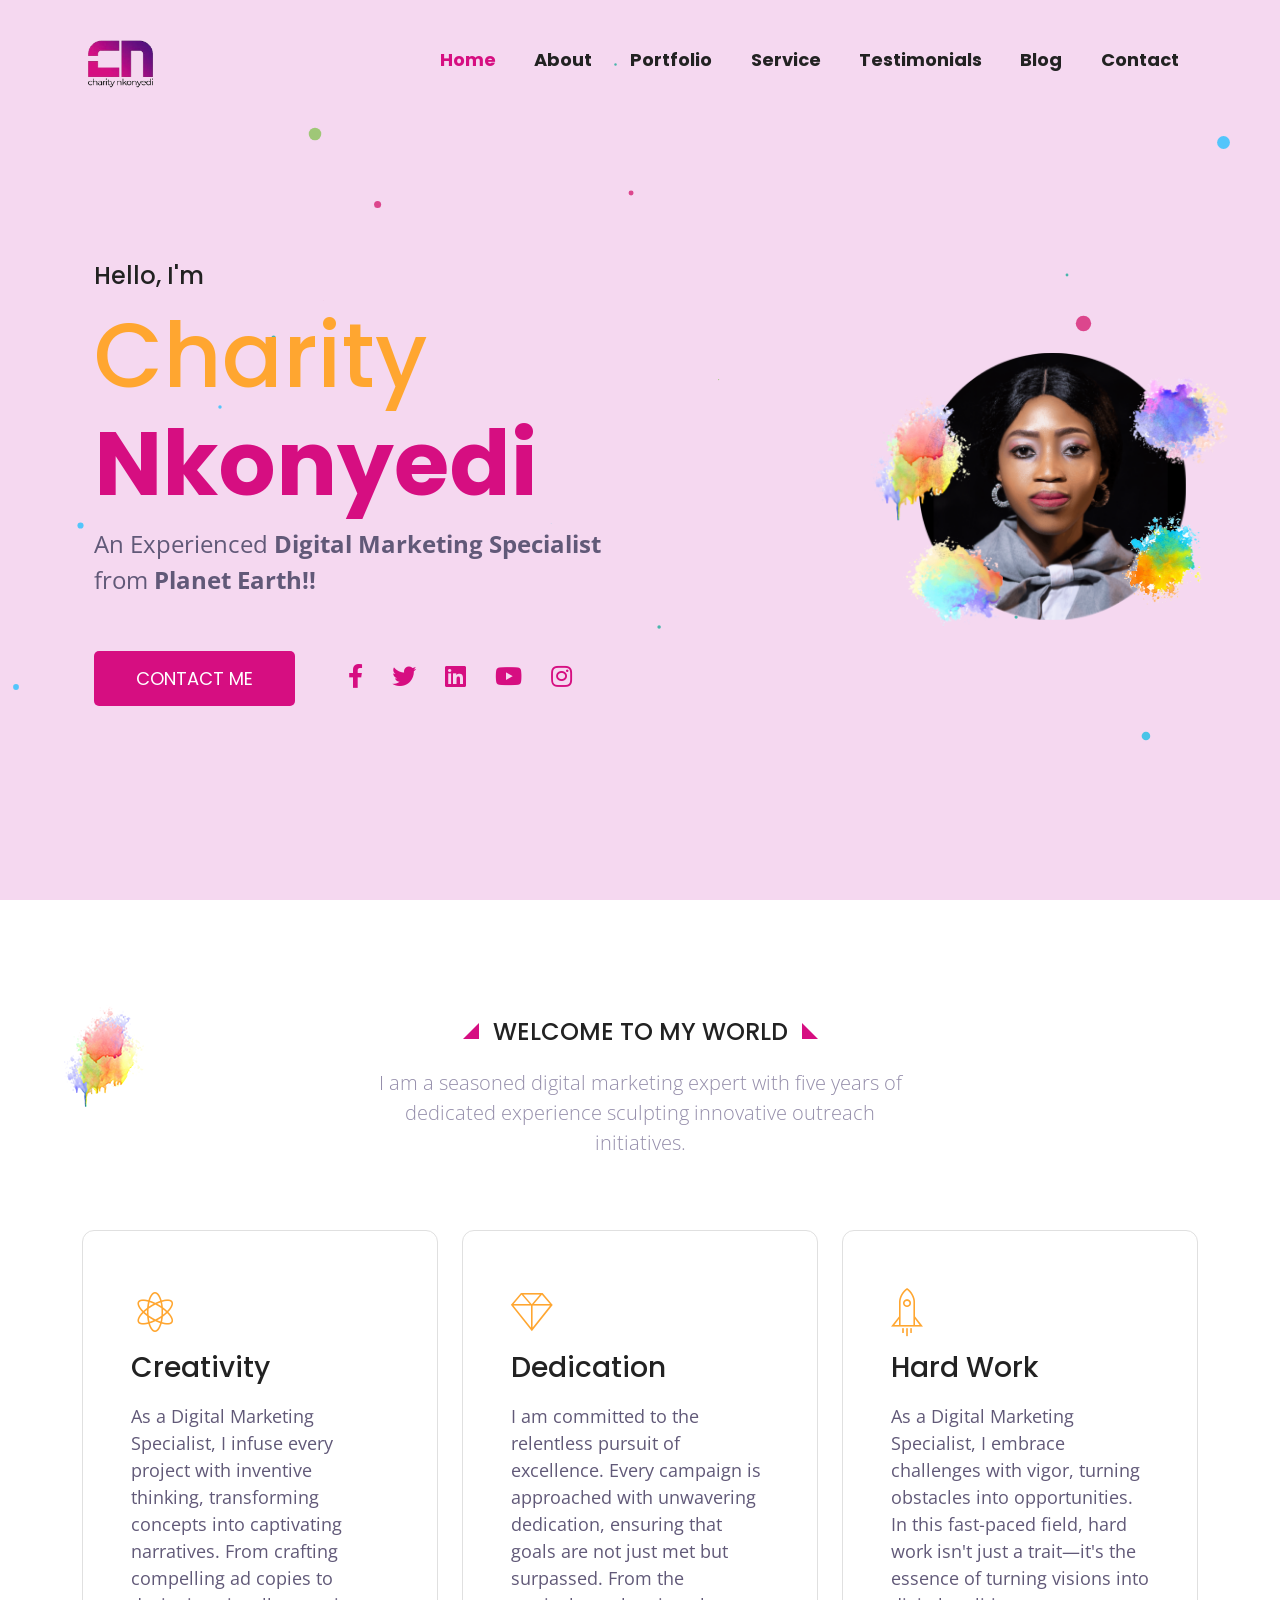
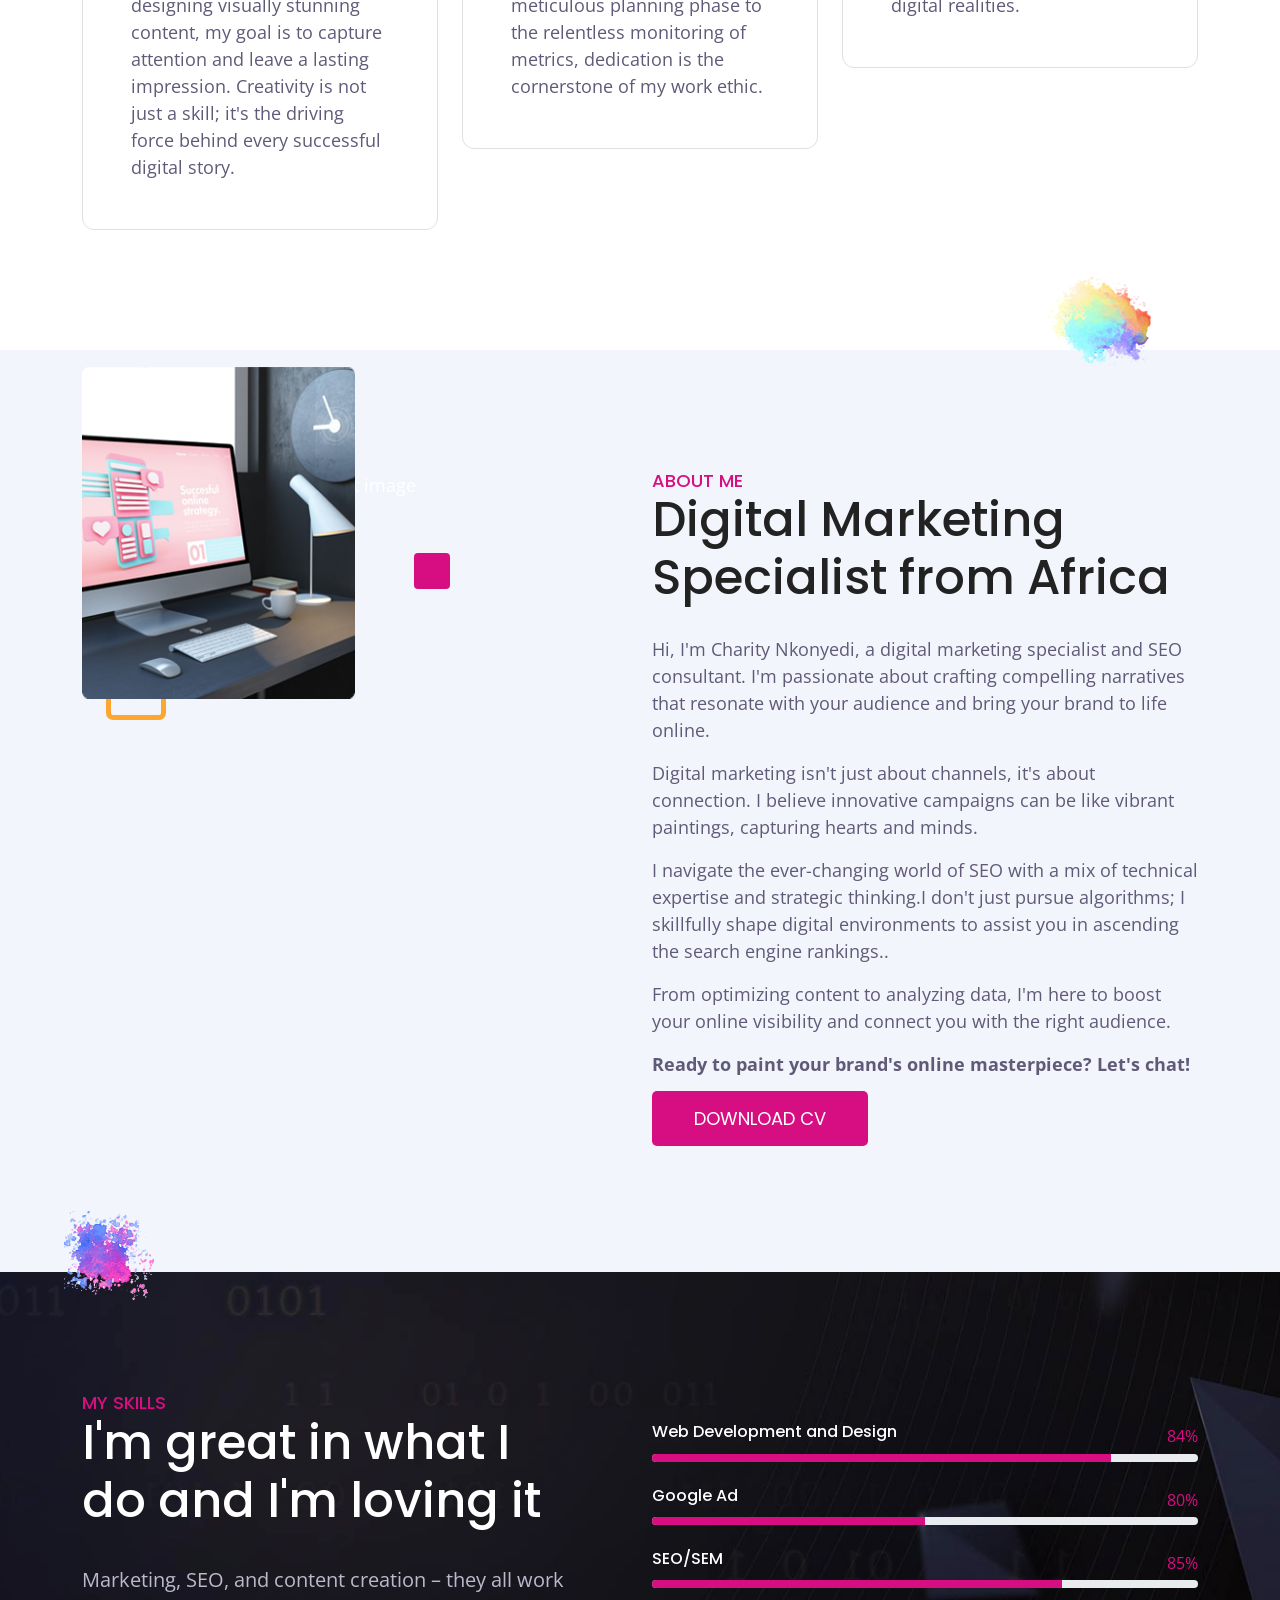
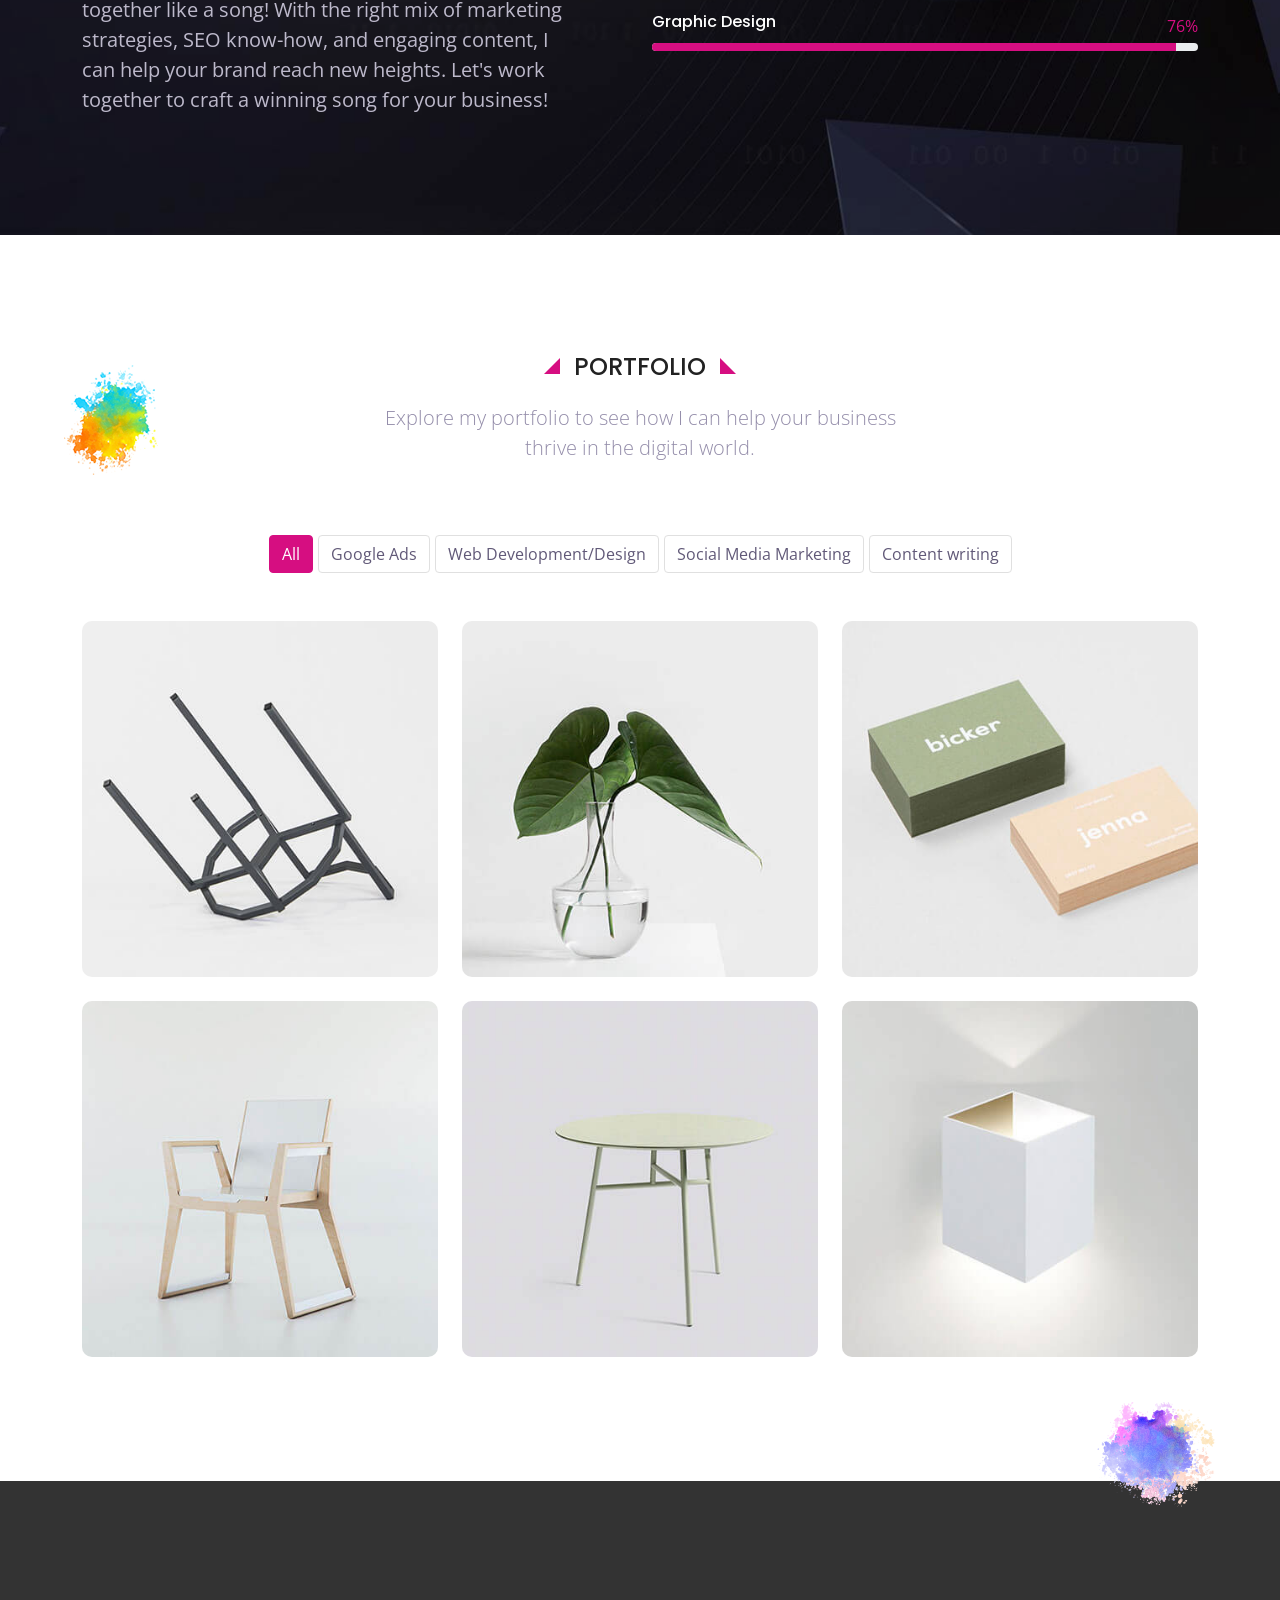
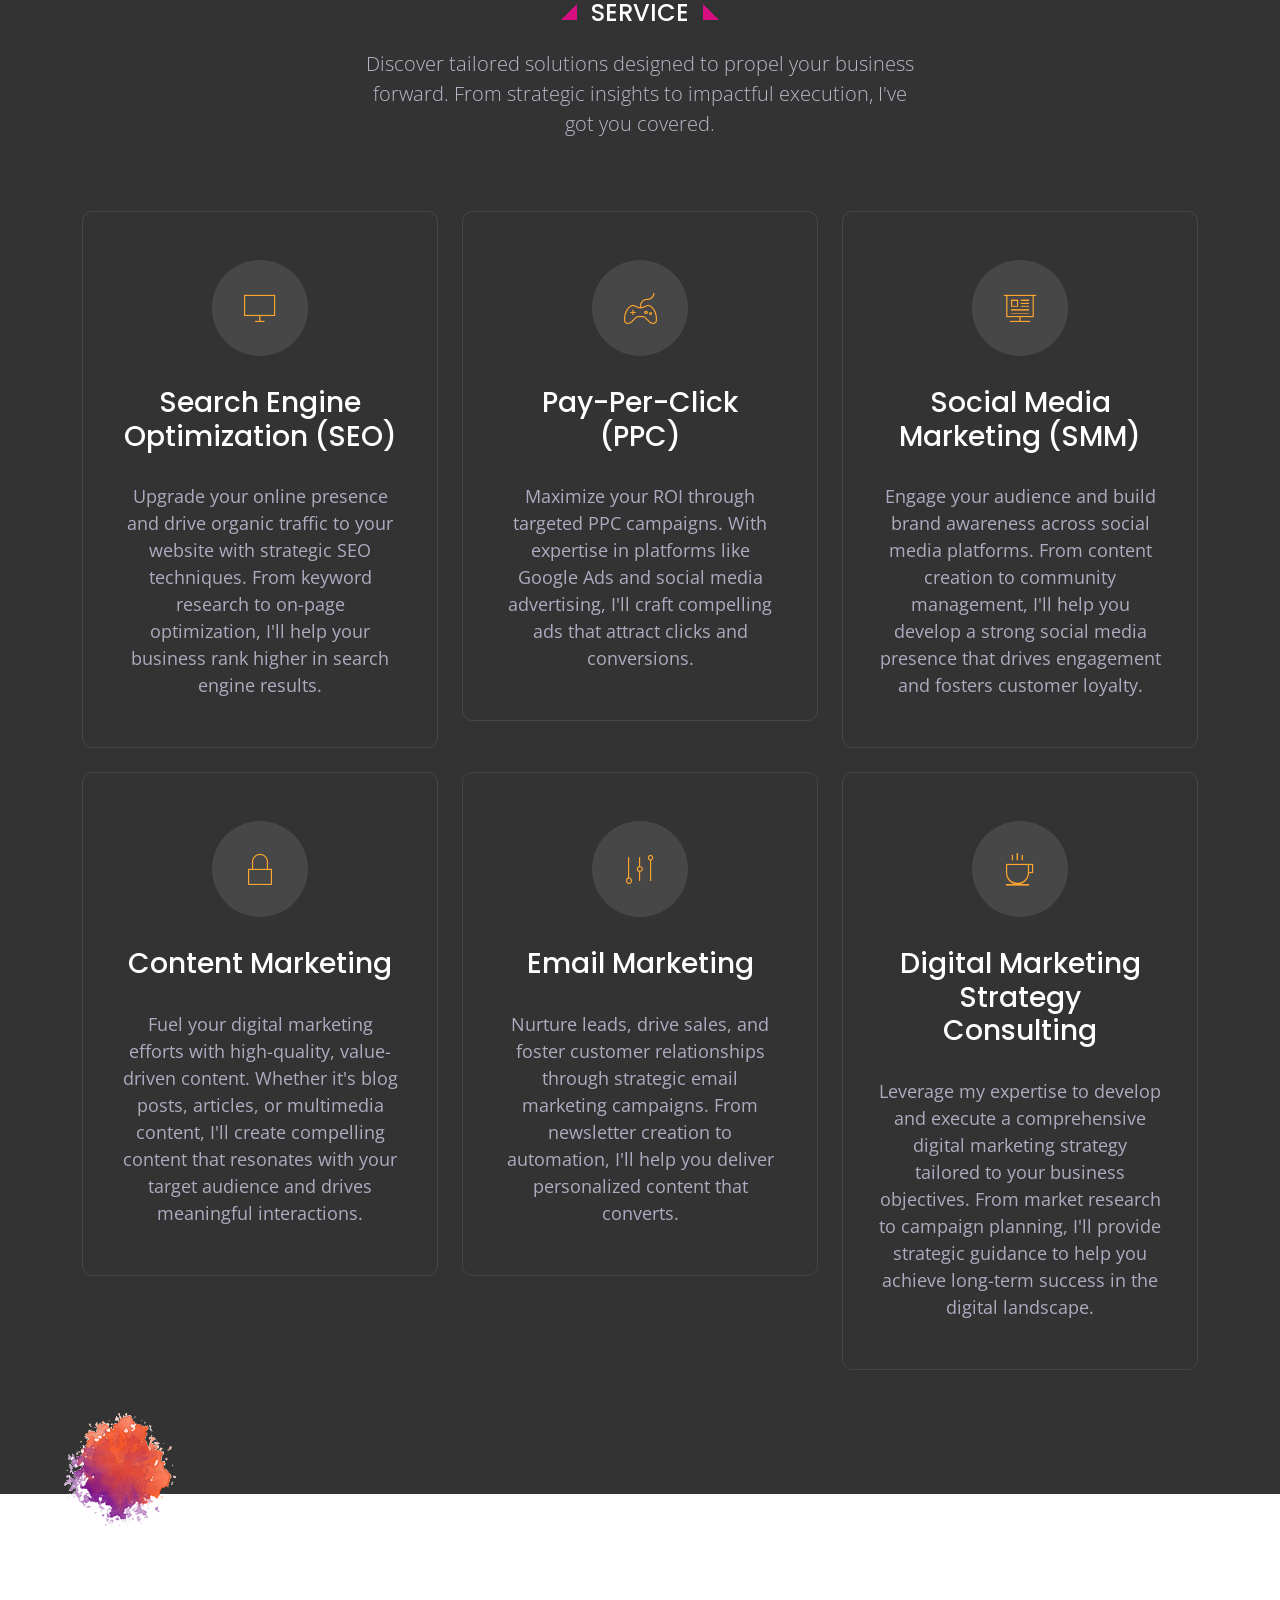
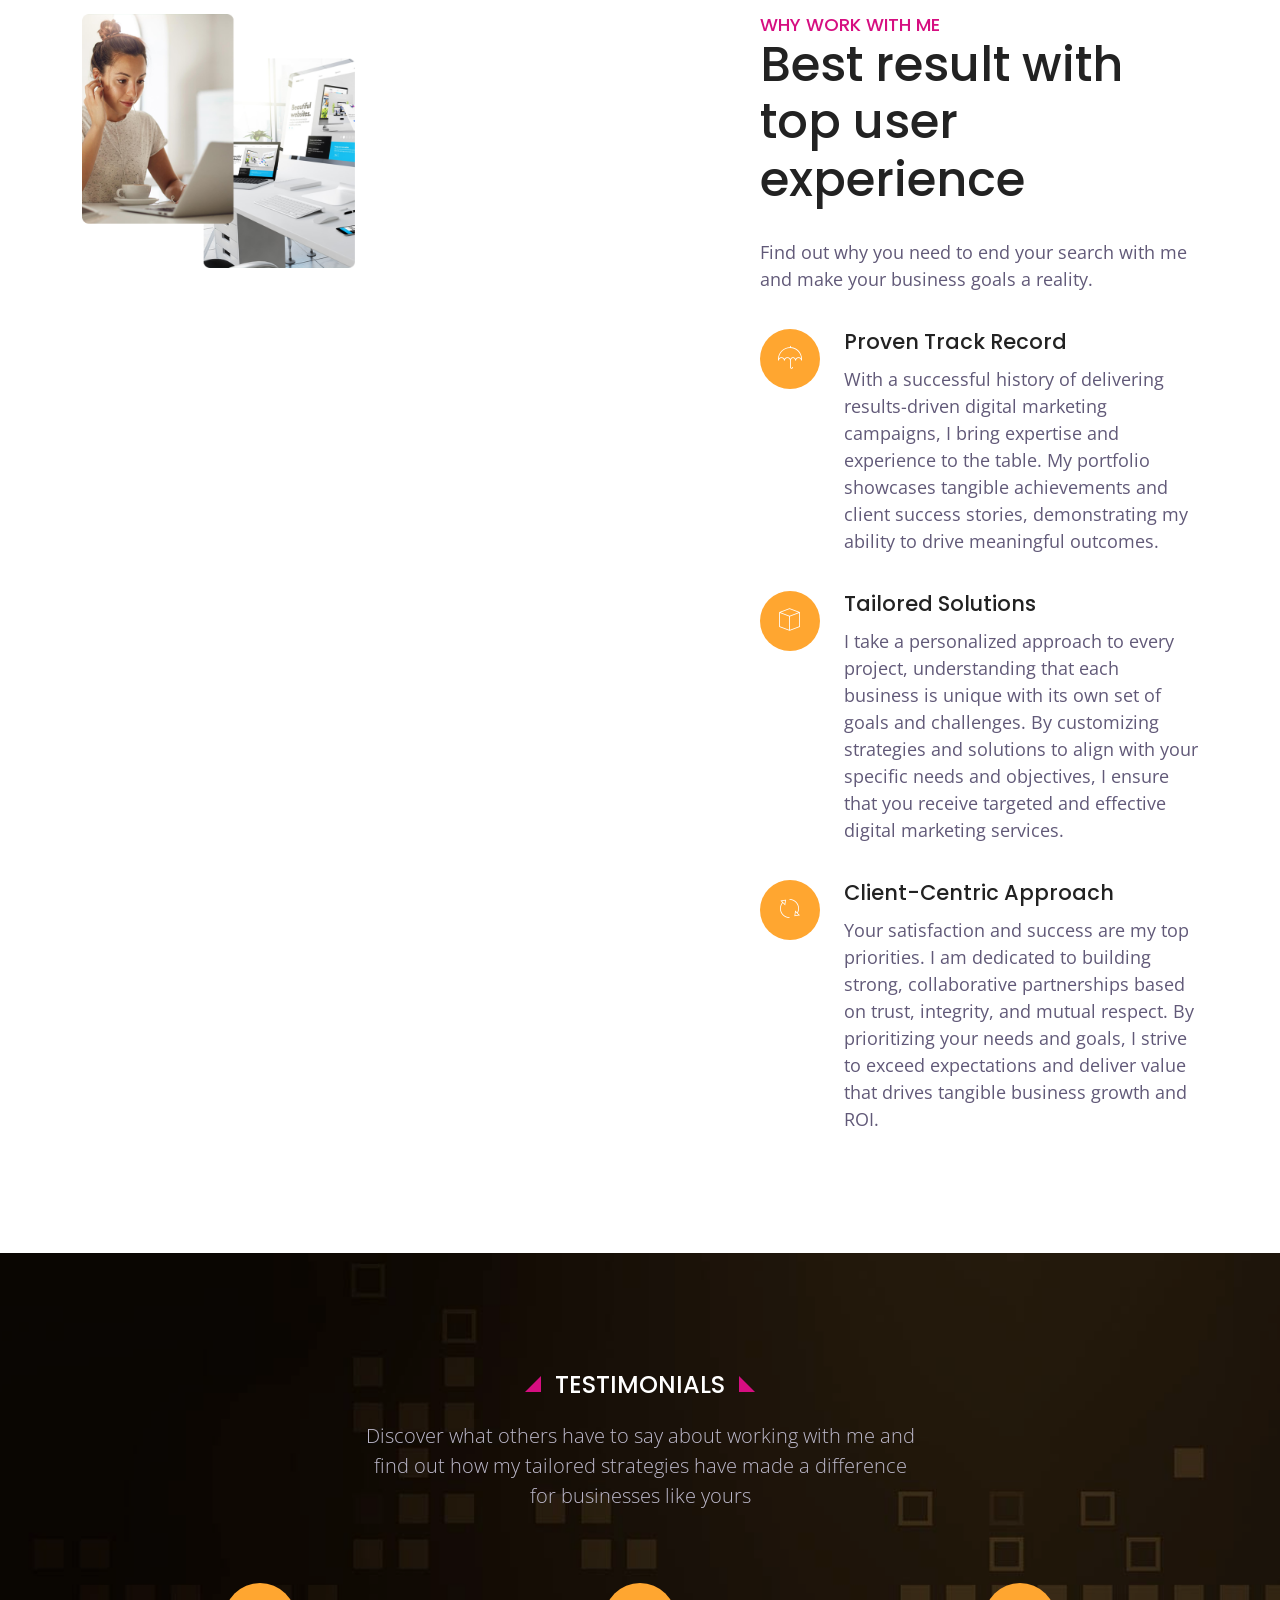
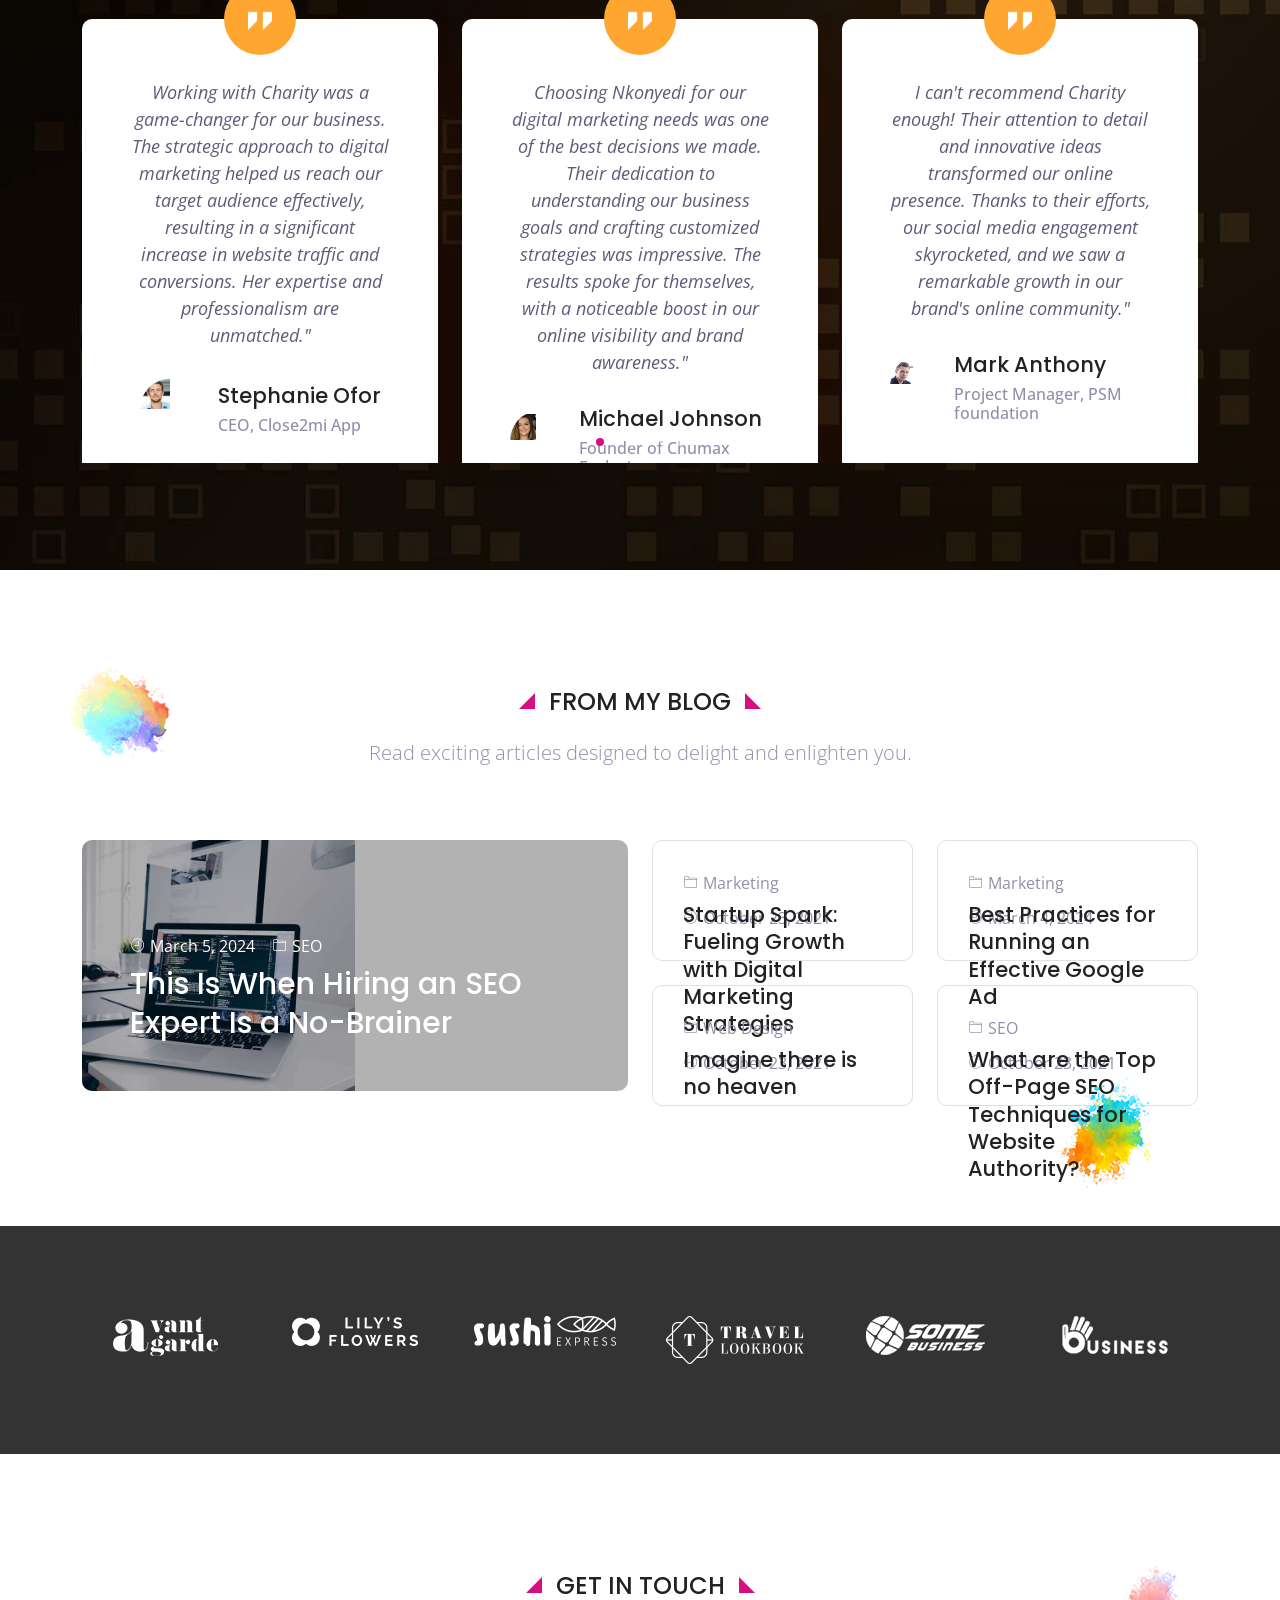
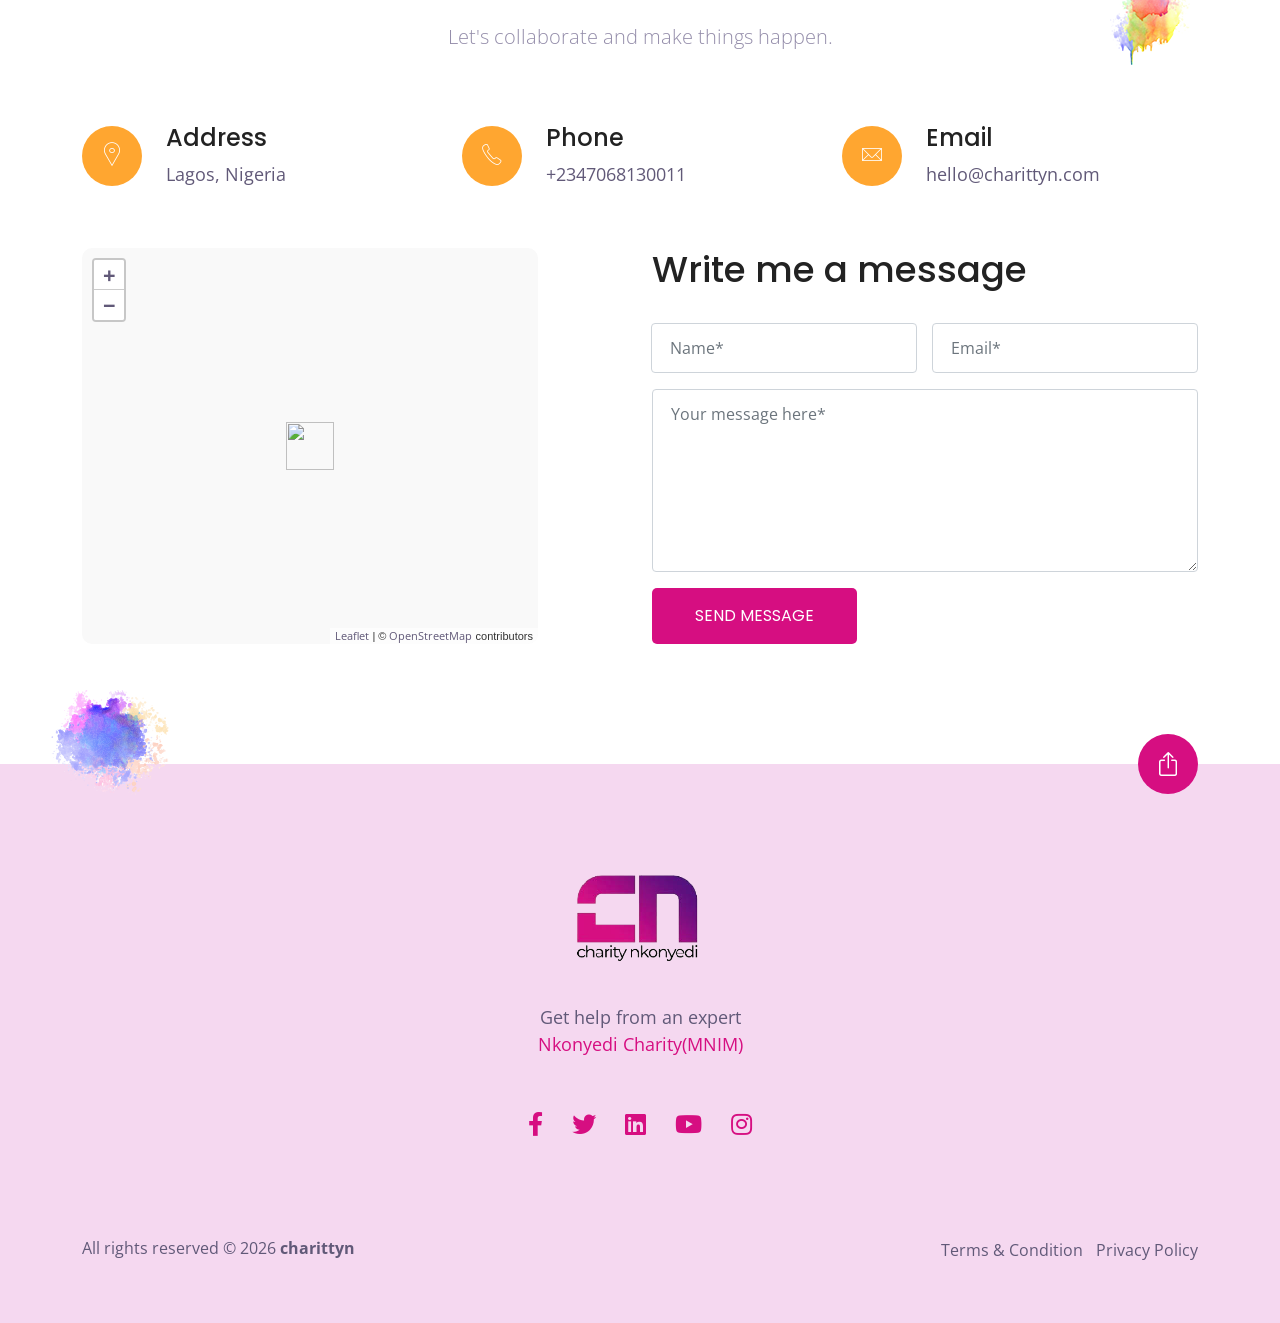
==== commit 06ae1994: "Update index.html" ====
--- a/index.html
+++ b/index.html
@@ -30,14 +30,7 @@
 </head>
 <body data-bs-spy="scroll" data-bs-target="#site-navbar" class="home-designer">
 
-	<!-- PRE LOADER -->
-	<div class="preloader js-preloader flex-center"> 
-		<div class="dots">
-			<div class="dot"></div>
-			<div class="dot"></div>
-			<div class="dot"></div>
-		</div>
-	</div>
+	
 	
 	<!-- SITE HEADER -->
 	<header class="site-header" id="site-header">
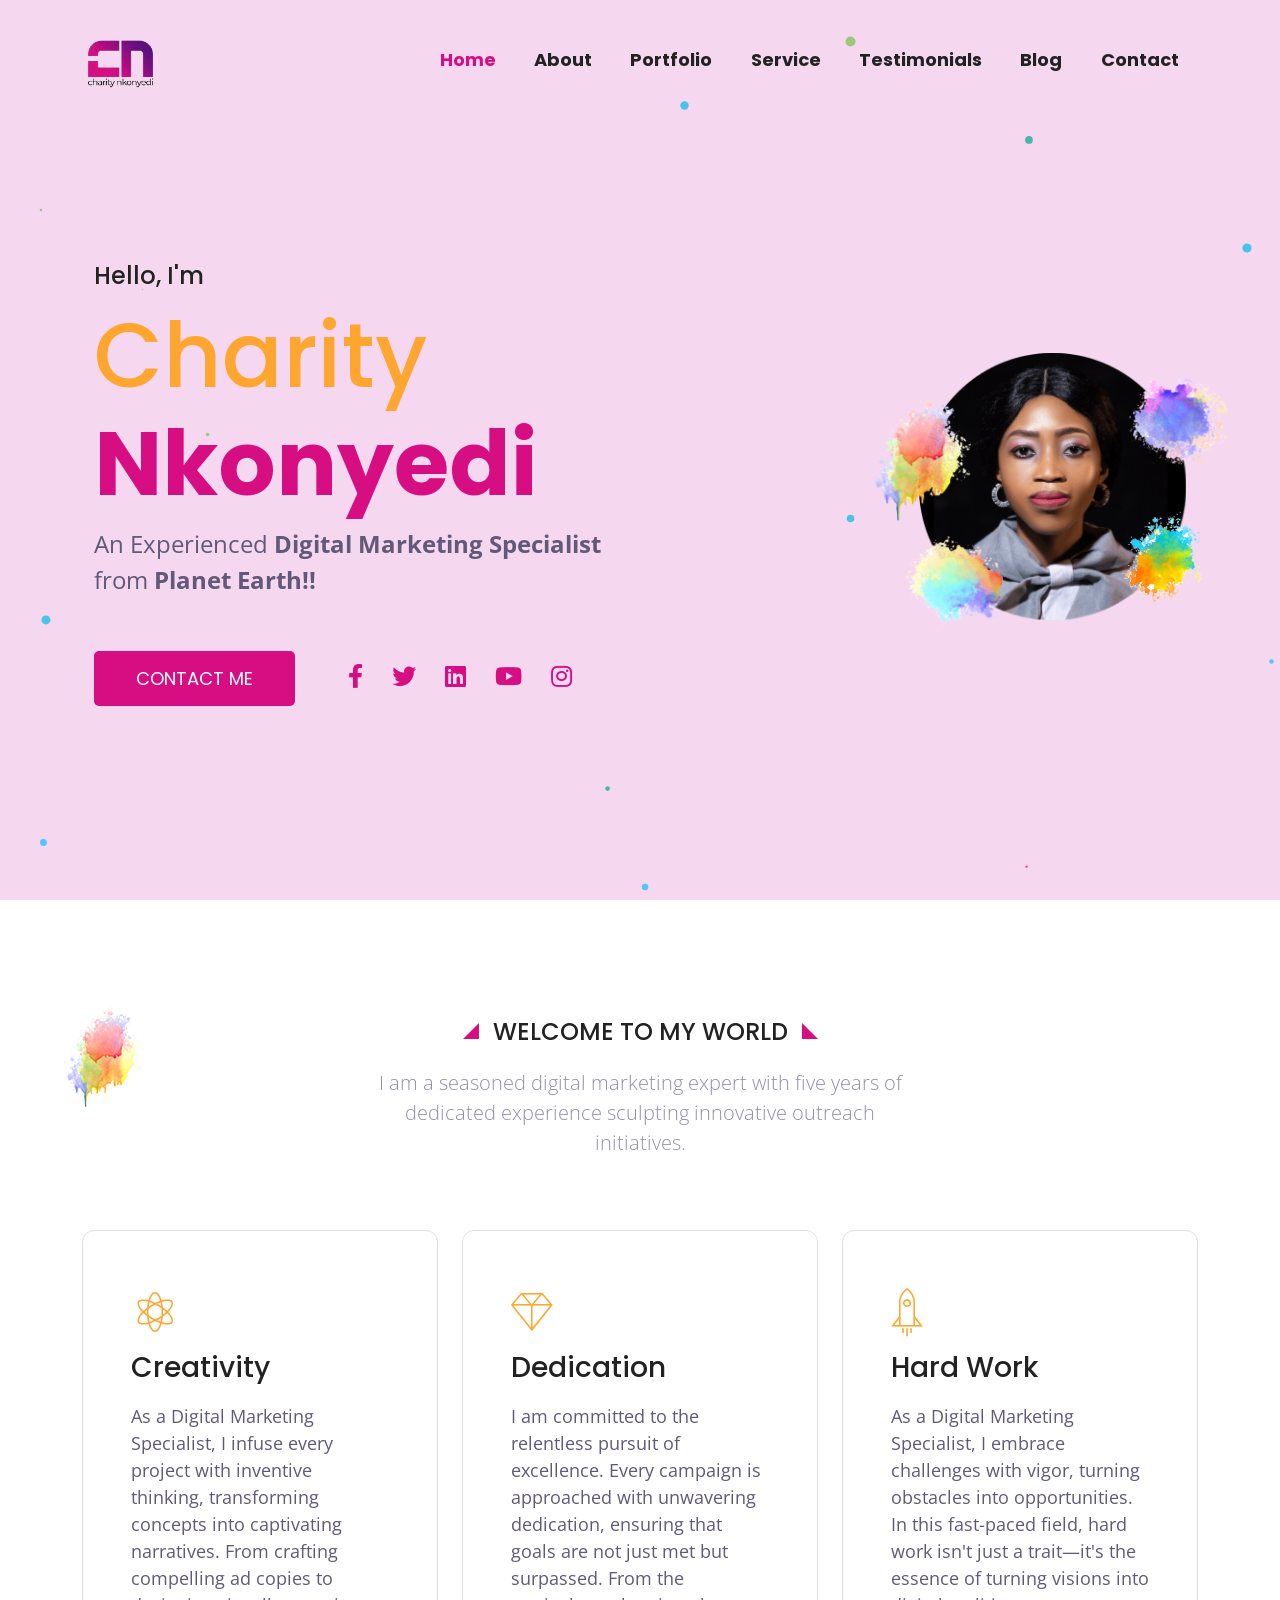
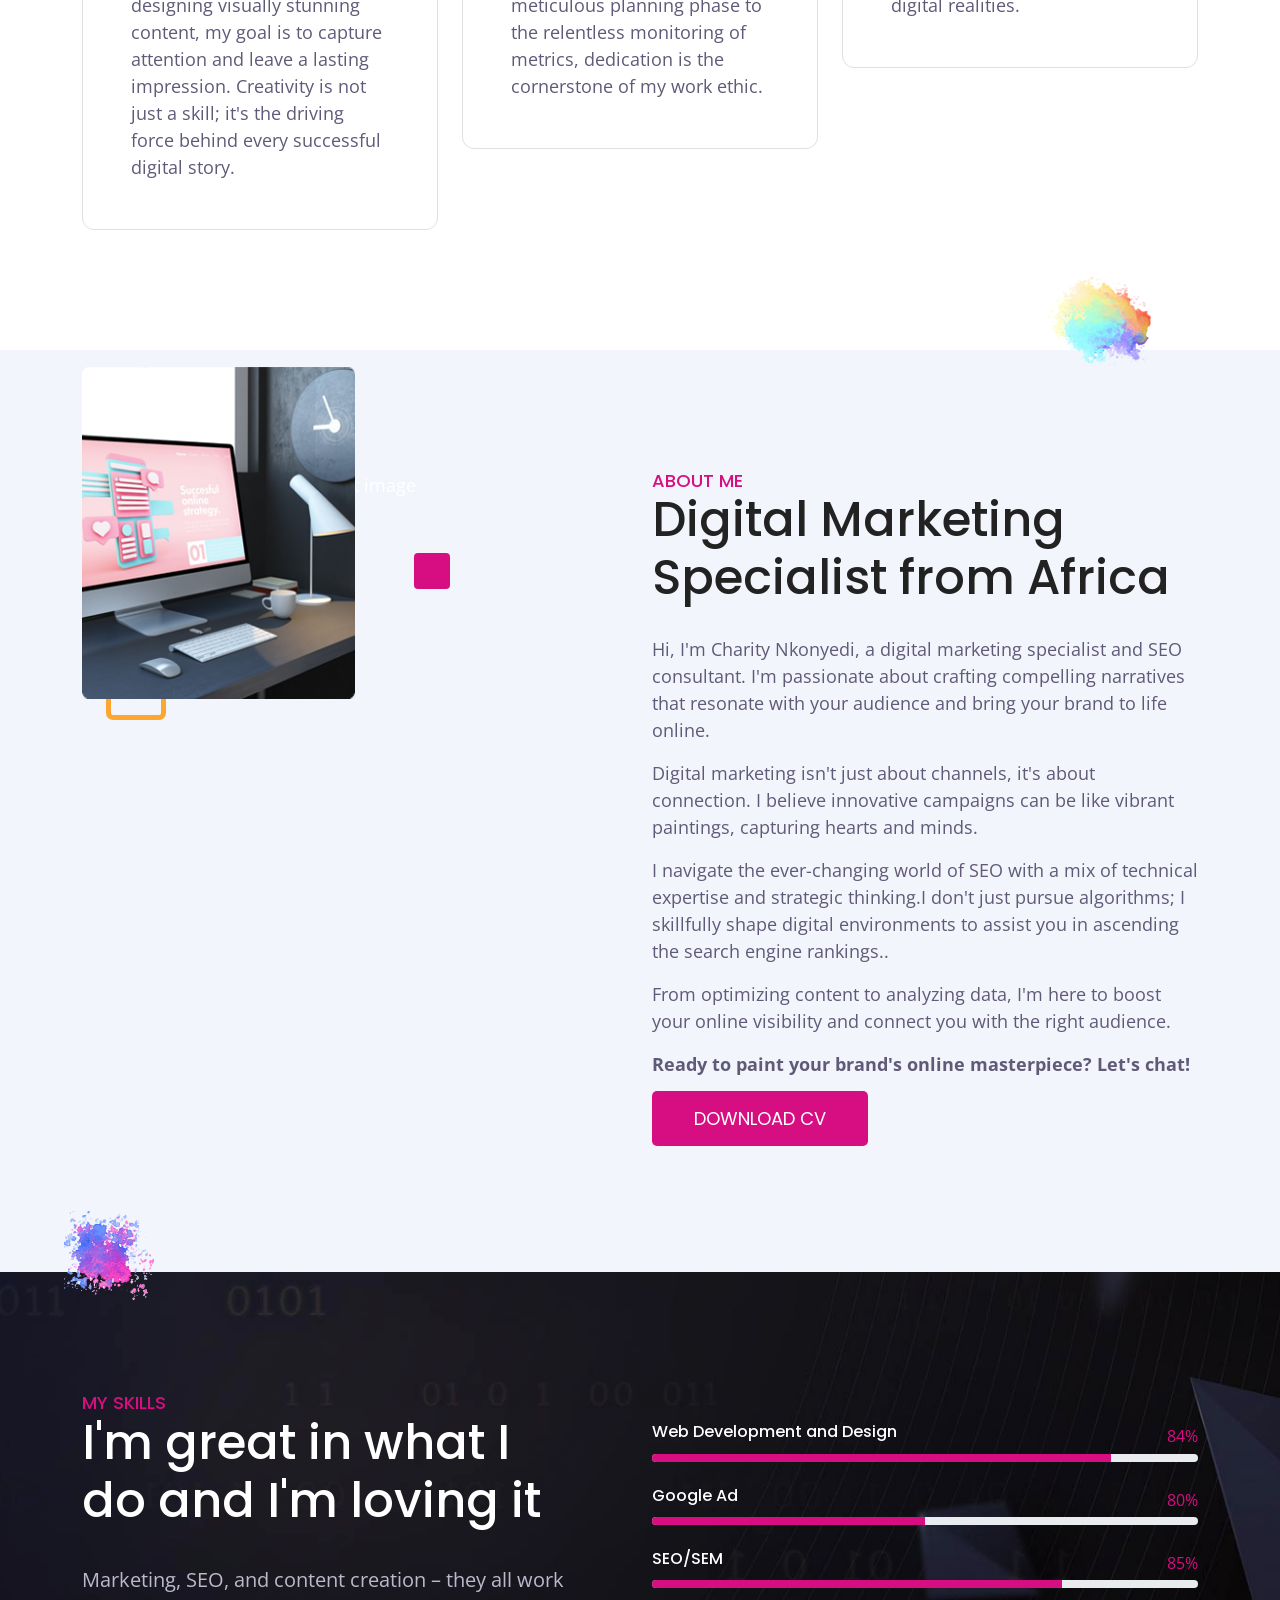
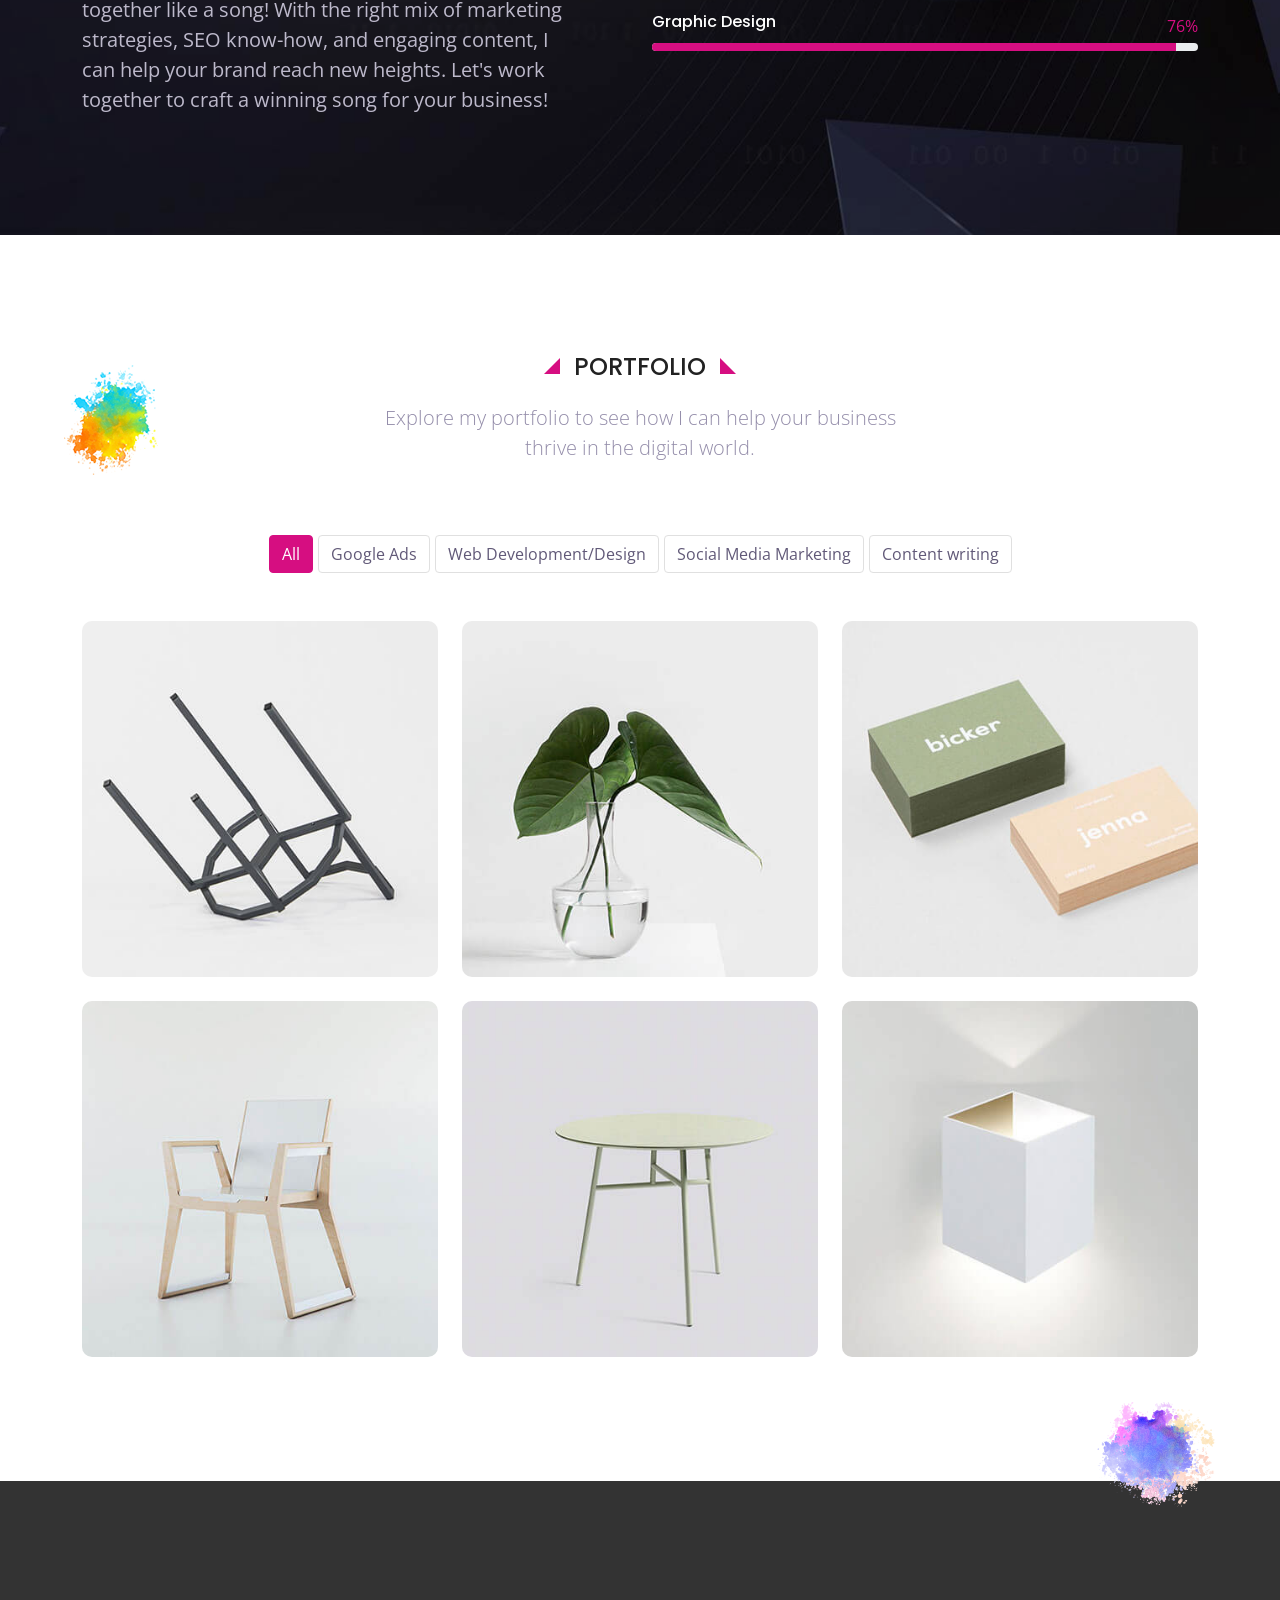
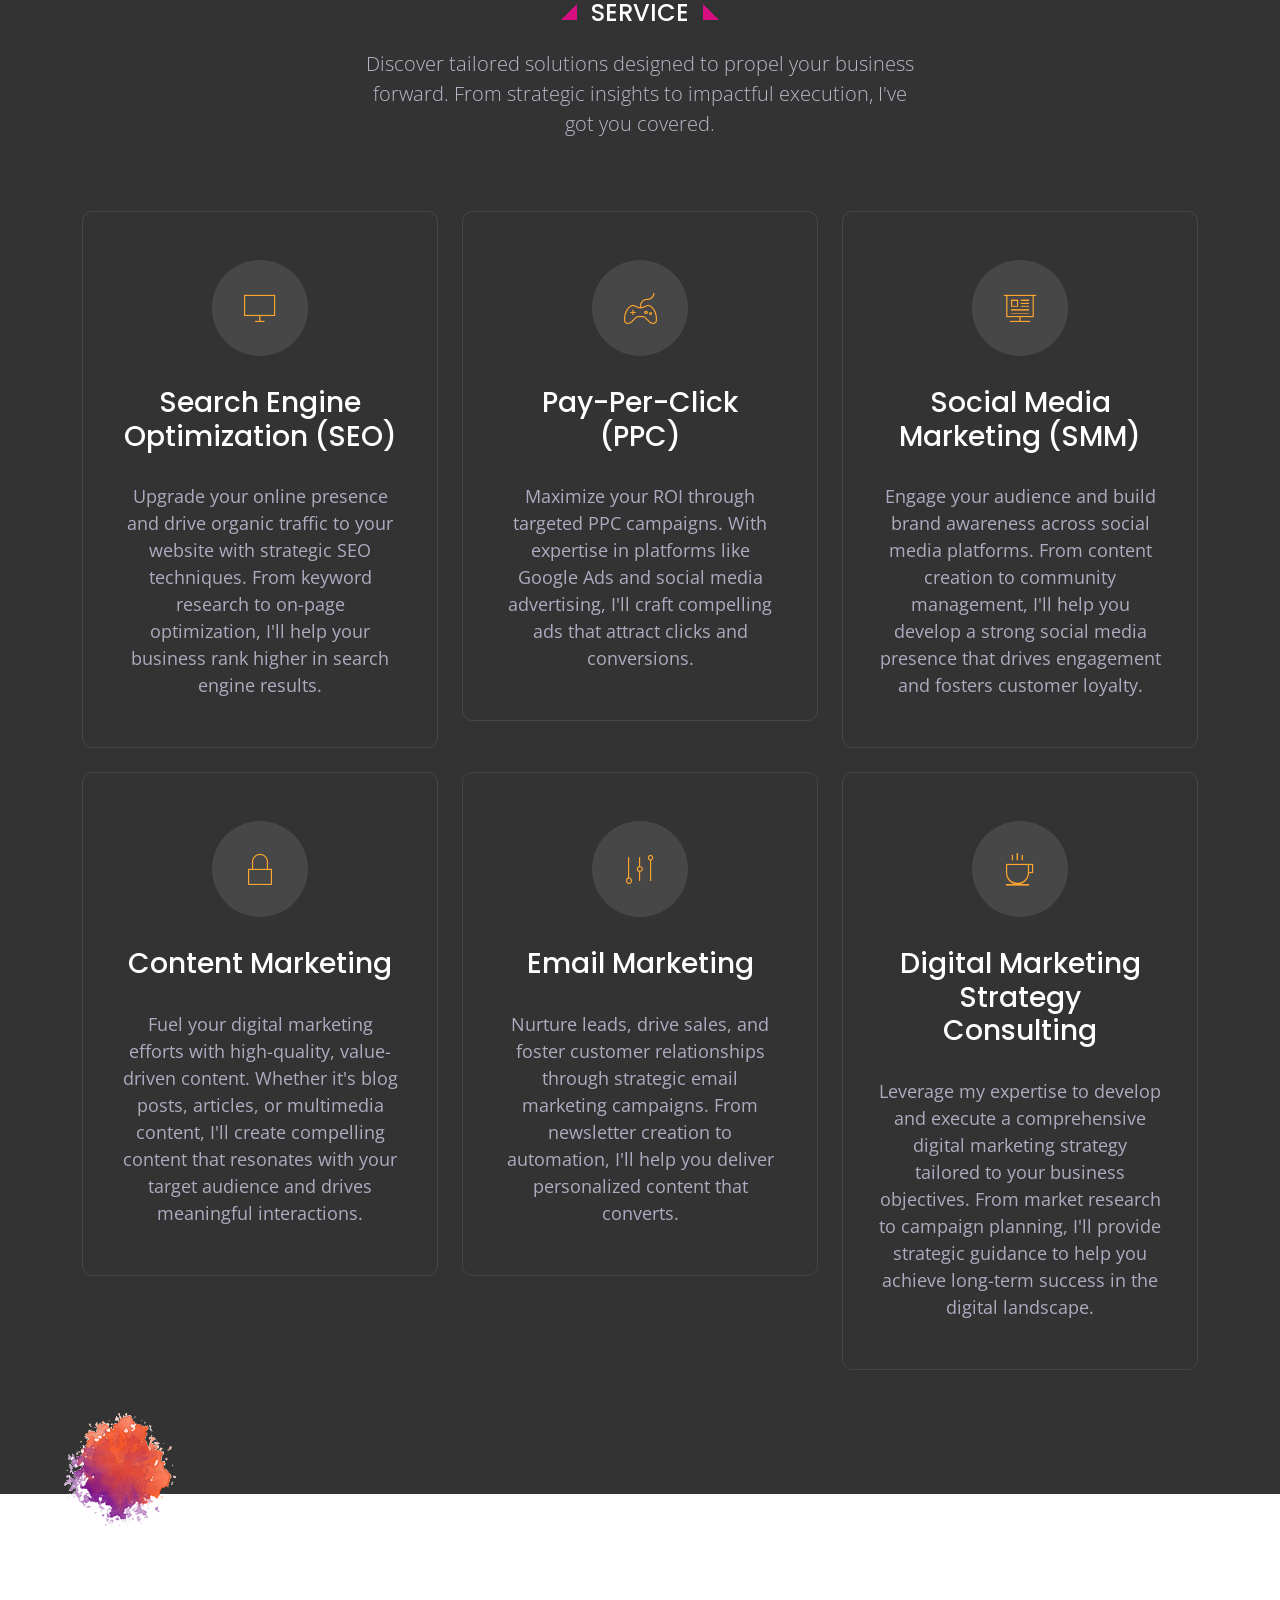
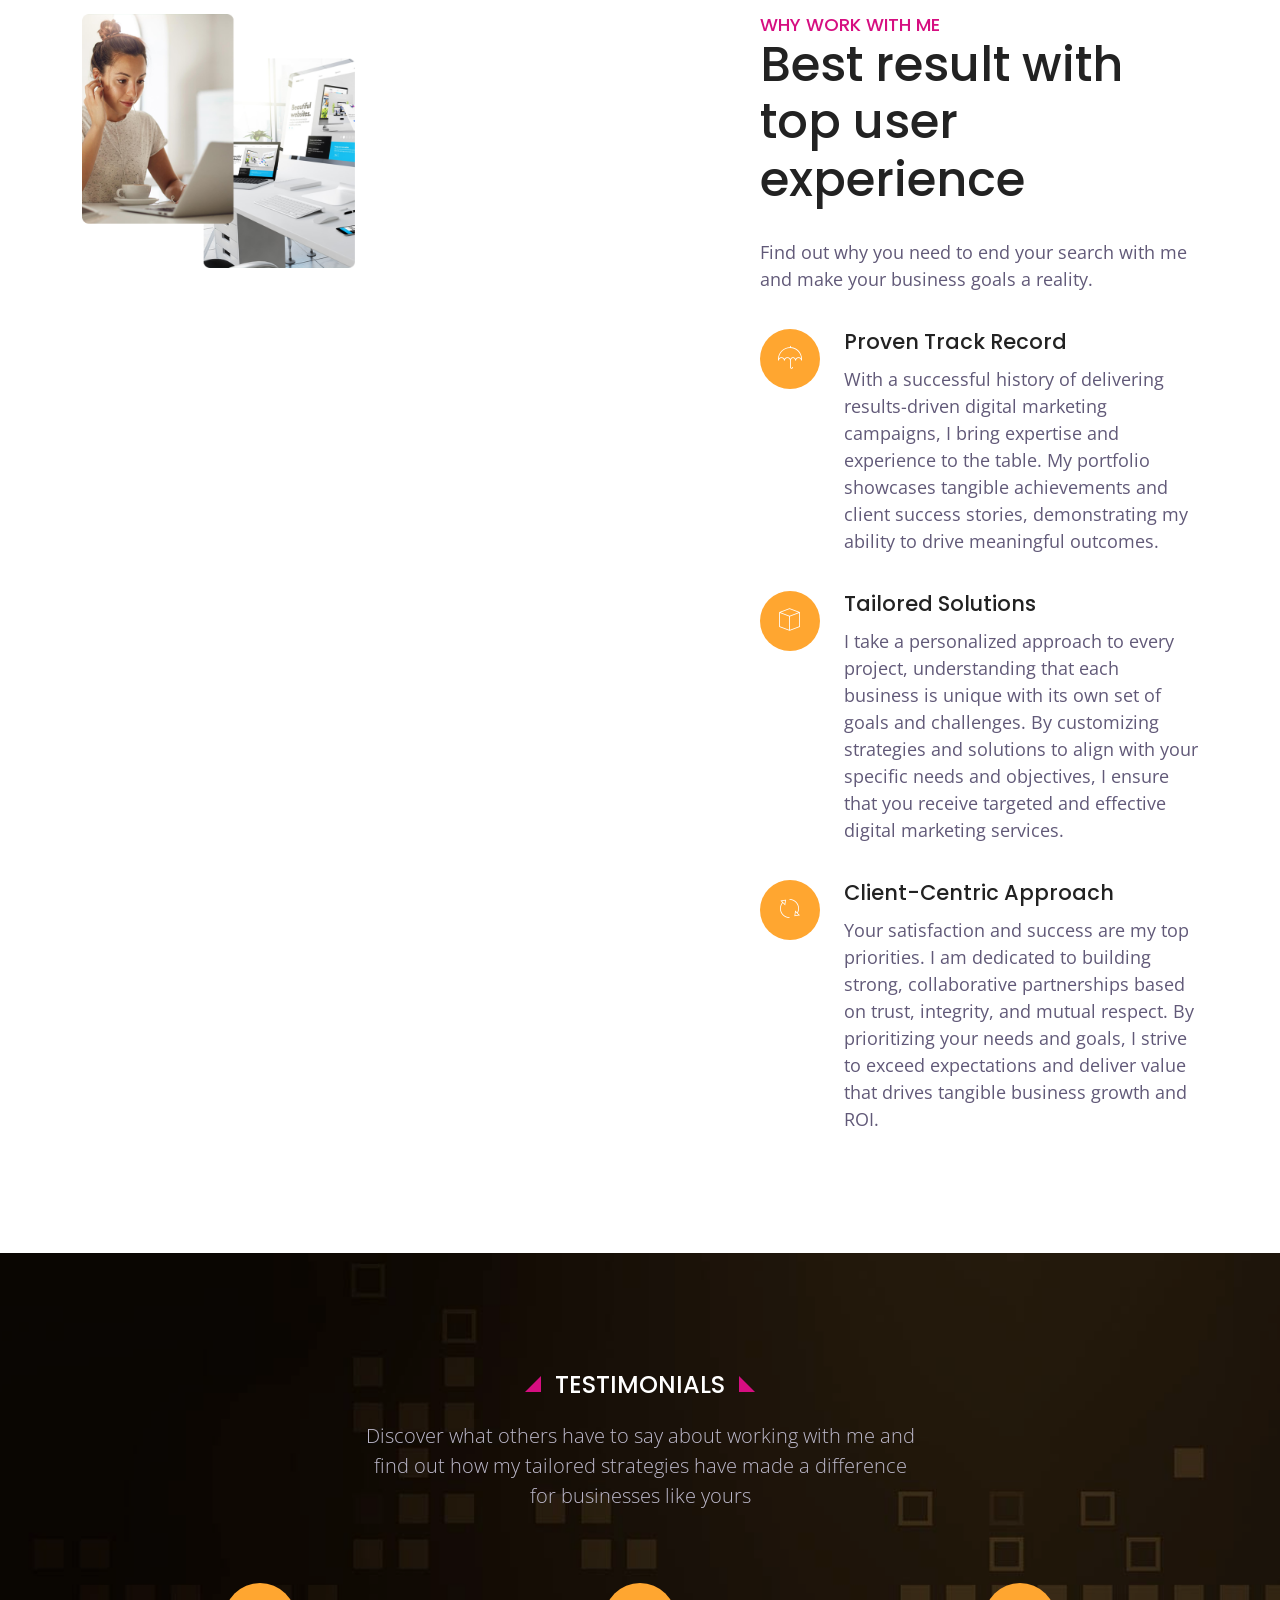
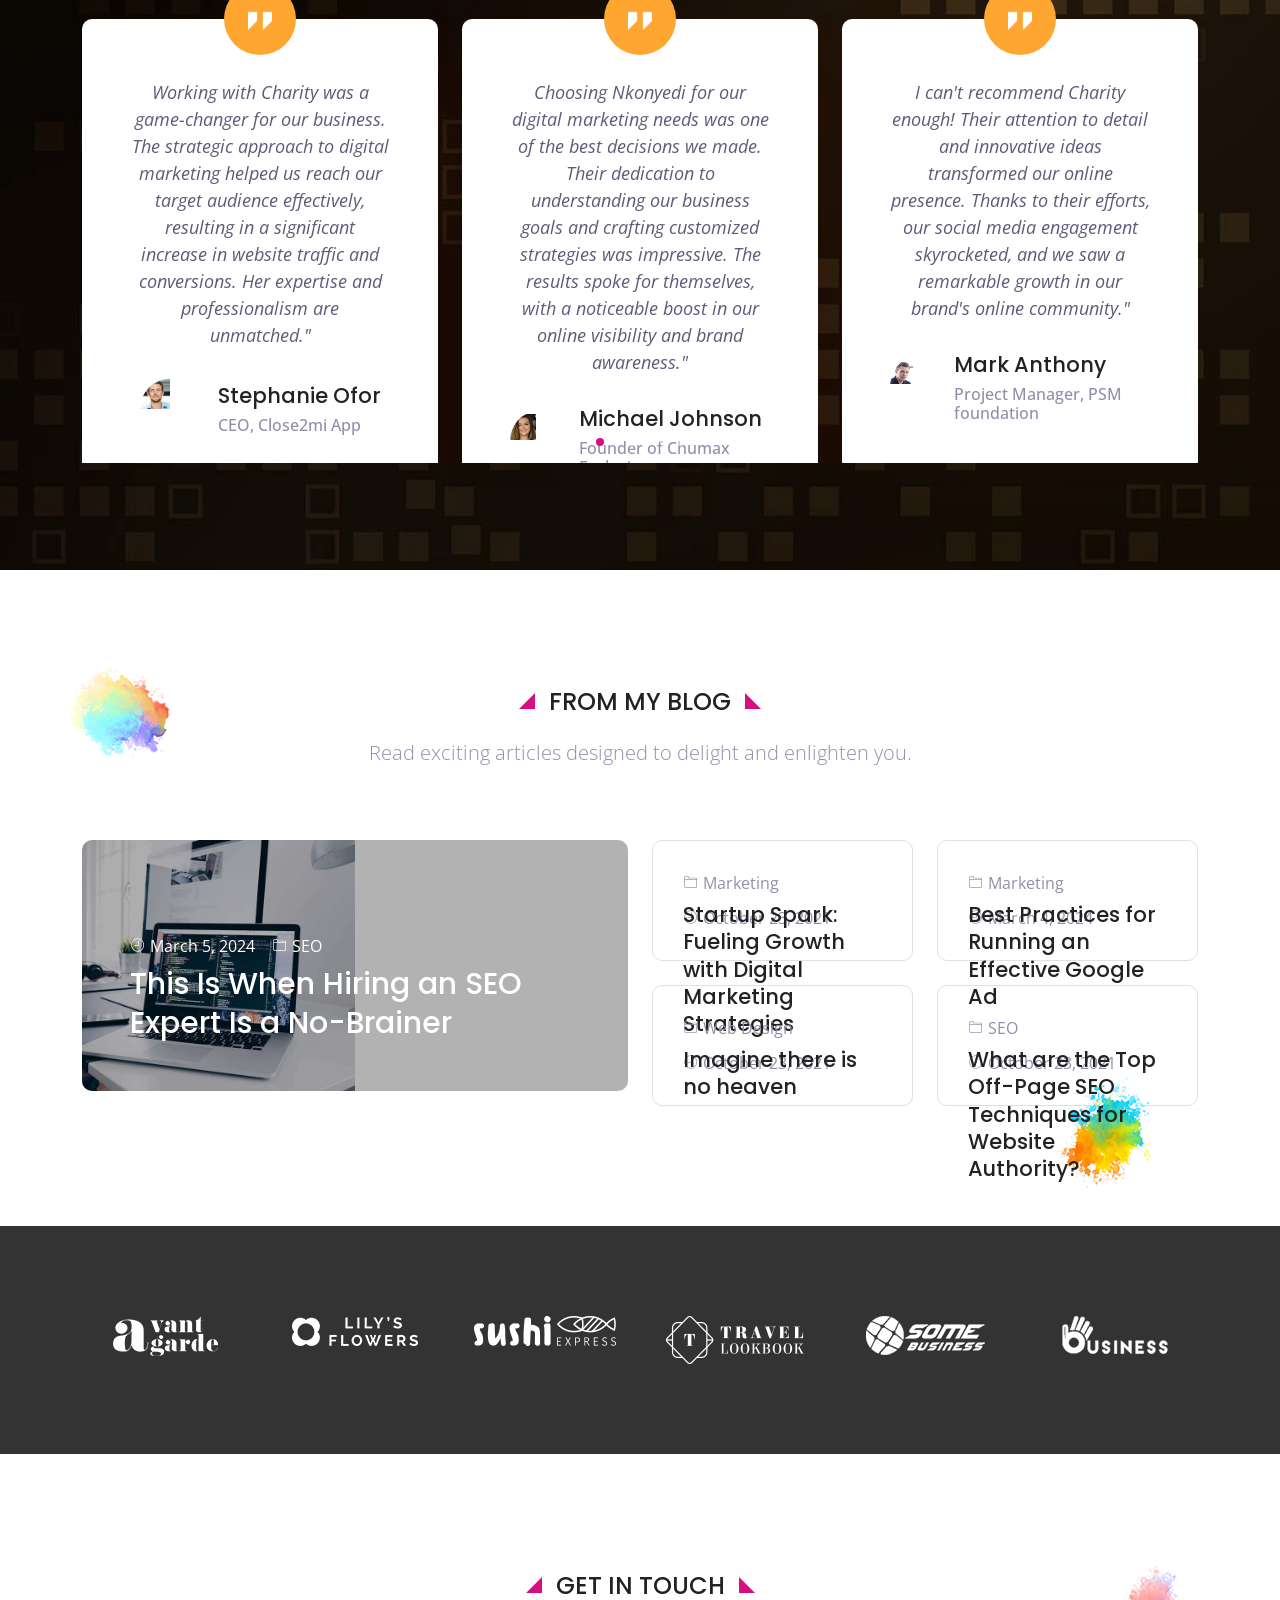
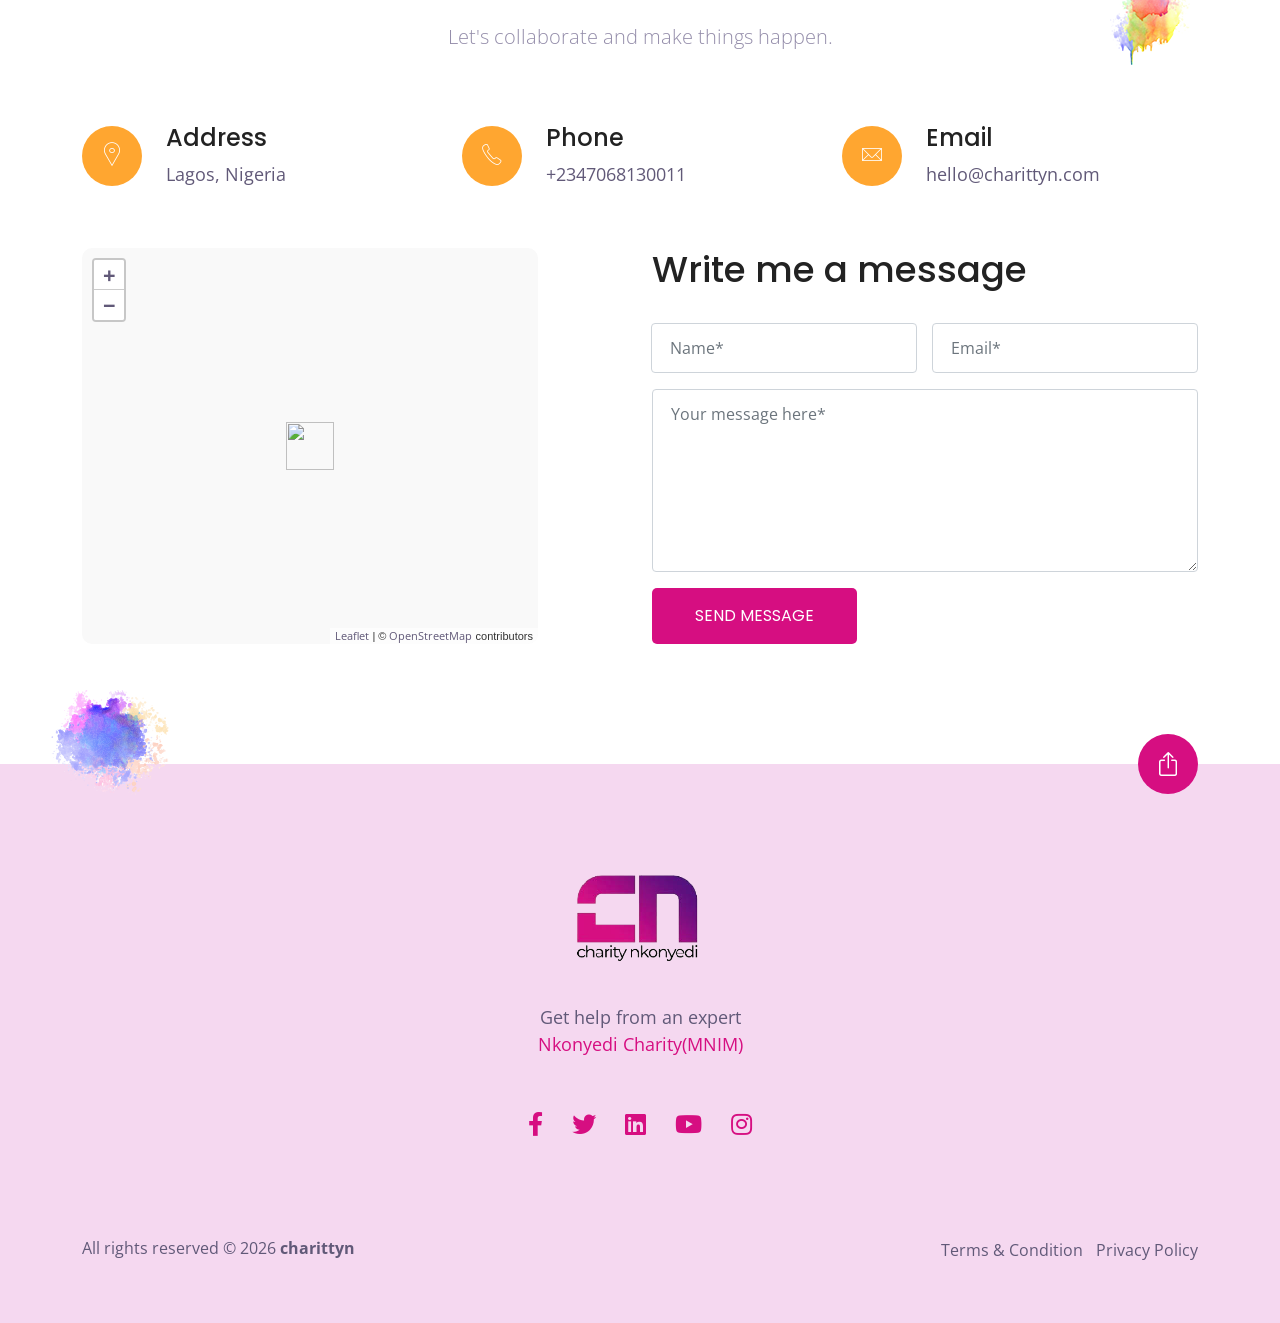
==== commit a0464cde: "Update index.html" ====
--- a/index.html
+++ b/index.html
@@ -332,7 +332,8 @@
 			            <img src="images/portfolio-item-02.jpg" alt="portfolio image">
 			            <div class="box-content">
 			            		<span class="category">Development</span>
-			                <h3 class="title">Come on babe light my fire</h3>
+			                <h3 class="title">Personal Brand Social Media Management
+</h3>
 			            </div>
 			            
 
@@ -351,25 +352,44 @@
 						        	</div>
 						        	<div class="col-xl-8">
 						        		<div class="content-wrapper">
-							        		<h2 class="item-title">Branding for ABC Corporation</h2>
+							        		<h2 class="item-title">Personal Brand Social Media Management</h2>
 							        		<p>
-							        			Duis aute irure dolor in reprehenderit in voluptate velit esse
-							        			cillum dolore eu fugiat nulla pariatur. Lorem ipsum dolor sit amet, consectetur adipisicing elit, sed do eiusmod tempor incididunt ut labore et dolore magna aliqua. Ut enim ad minim veniam, quis nostrud exercitation ullamco laboris nisi ut aliquip ex ea commodo consequat. Excepteur sint occaecat cupidatat non proident, sunt in culpa qui officia deserunt mollit anim id est laborum.
-							        		</p>
-							        		<p>
-							        			Duis aute irure dolor in reprehenderit in voluptate velit esse
-							        			cillum dolore eu fugiat nulla pariatur. Excepteur sint occaecat cupidatat non proident, sunt in culpa qui officia deserunt mollit anim id est laborum.
-							        		</p>
+							        			Cyril Gupta is a tech entrepreneur and founder of Teknikforce, with years of experience building software products and helping businesses grow online. The opportunity was to turn that expertise into a stronger, more consistent personal-brand presence—one that could grow his audience while positioning him as a credible voice in technology, entrepreneurship, automation and digital growth
+											</p>
+											<p>The goal wasn't simply to post more. It was to build an audience around his expertise and make his personal brand more visible and relevant to the people he wanted to reach.
+                                            </p>
+											<h6> What I Did
+                                             </h6>
+							        		<p> I managed his social media presence across X, LinkedIn and Threads, developing content around his expertise, experiences, opinions and industry knowledge.
+											</p>
+											<p><b> My work included:</b>
+                                           </p>
+											<p> <ul>Developing content ideas aligned with his expertise and personal-brand positioning.
+Turning his knowledge and experiences into engaging social content.
+Writing posts and threads designed around strong hooks, useful insights and conversation.
+Adapting content to the tone and format of each platform rather than simply reposting the same content everywhere.
+Maintaining consistency in his personal-brand voice and messaging.
+Identifying topics and conversations relevant to his audience.
+Monitoring audience response and using engagement patterns to refine content direction.
+Managing the content pipeline and maintaining a consistent publishing presence.
+                                            </ul></p>
+											<p> Over the one-year period, the X account grew from 1,747 followers to 6,385 followers.
+                                           <b>+4,638 followers</b>
+                                         <b>+265.5% audience growth</b>
+                                          <b>3.65× larger audience</b>                 
+											</P>         
+                                           <p>The growth demonstrates the impact of consistent, audience-focused personal-brand content and a deliberate approach to turning expertise into social media conversations.
+                                            </p>
 						        		</div>
 						        	</div>
 						        	<div class="col-xl-4">
 						        		<div class="meta-wrapper">
 						        			<ul class="item-meta">
-						        				<li>Project Type: <span class="meta-value">Graphic Design</span></li>
-						        				<li>Client: <span class="meta-value">Juwel Khan</span></li>
-						        				<li>Duration: <span class="meta-value">2 Weeks</span></li>
-						        				<li>Task: <span class="meta-value">UI/UX, Frontend</span></li>
-						        				<li>Budget: <span class="meta-value">$2000</span></li>
+						        				<li>Project Type: <span class="meta-value">Social Media Management</span></li>
+						        				<li>Client: <span class="meta-value">Cyril Gupta</span></li>
+						        				<li>Duration: <span class="meta-value">48 Weeks</span></li>
+						        				<li>Role: <span class="meta-value">Social Media Manager / Content Strategist</span></li>
+						        				<li>Budget: <span class="meta-value">$3,000</span></li>
 						        			</ul>
 						        		</div> <!-- .meta-wrapper -->
 						        	</div>
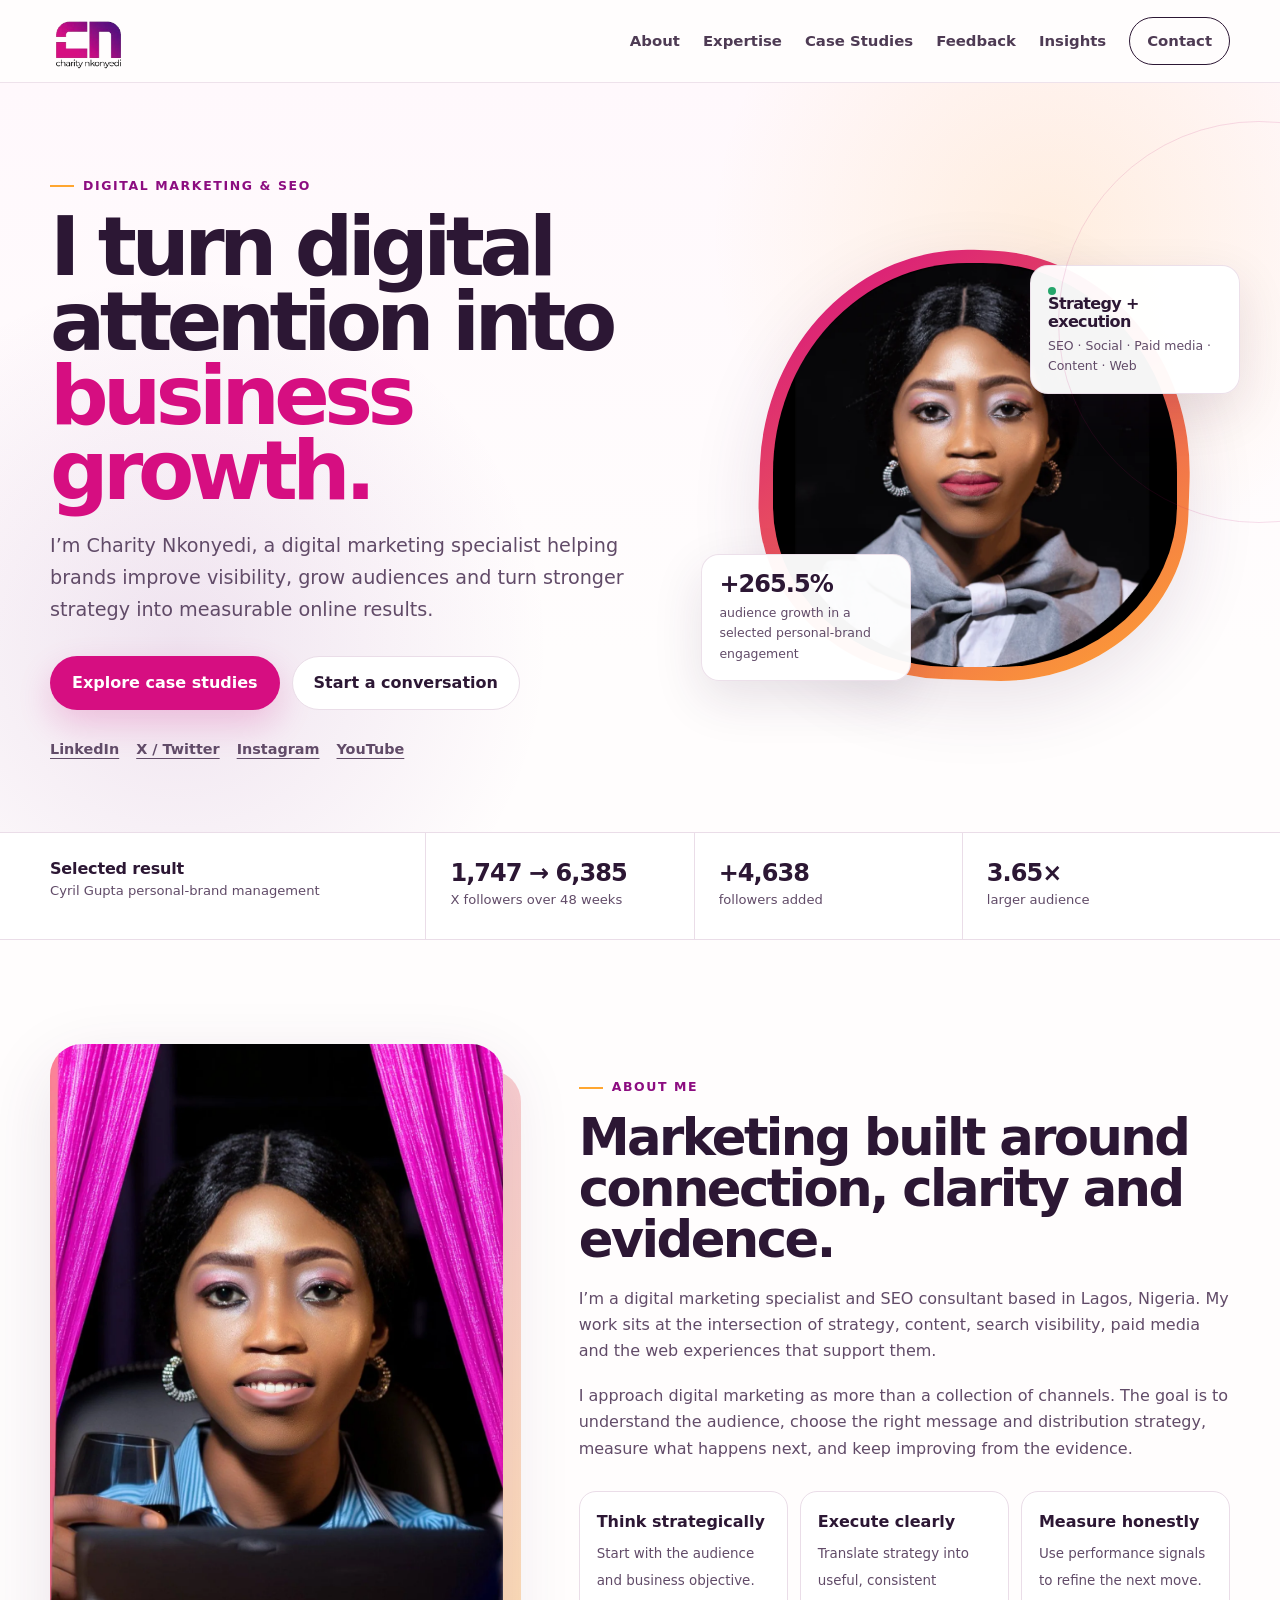
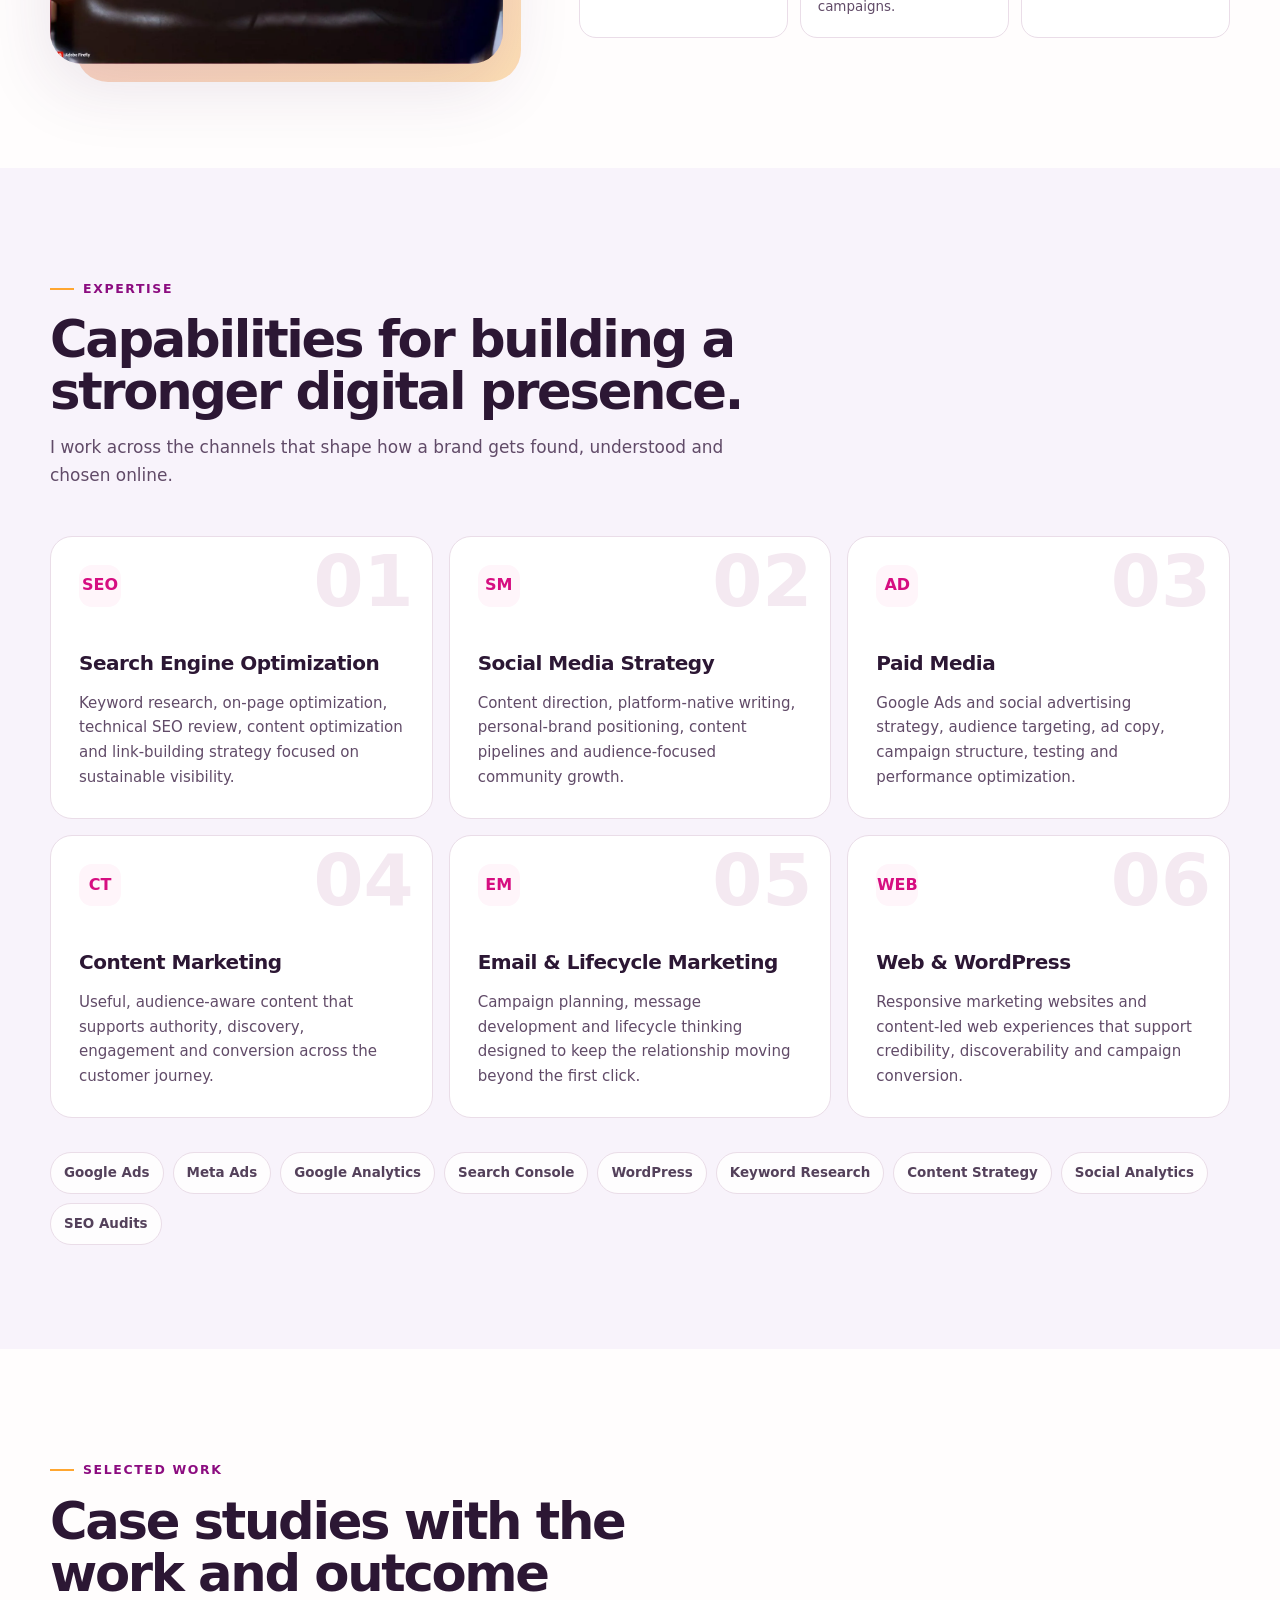
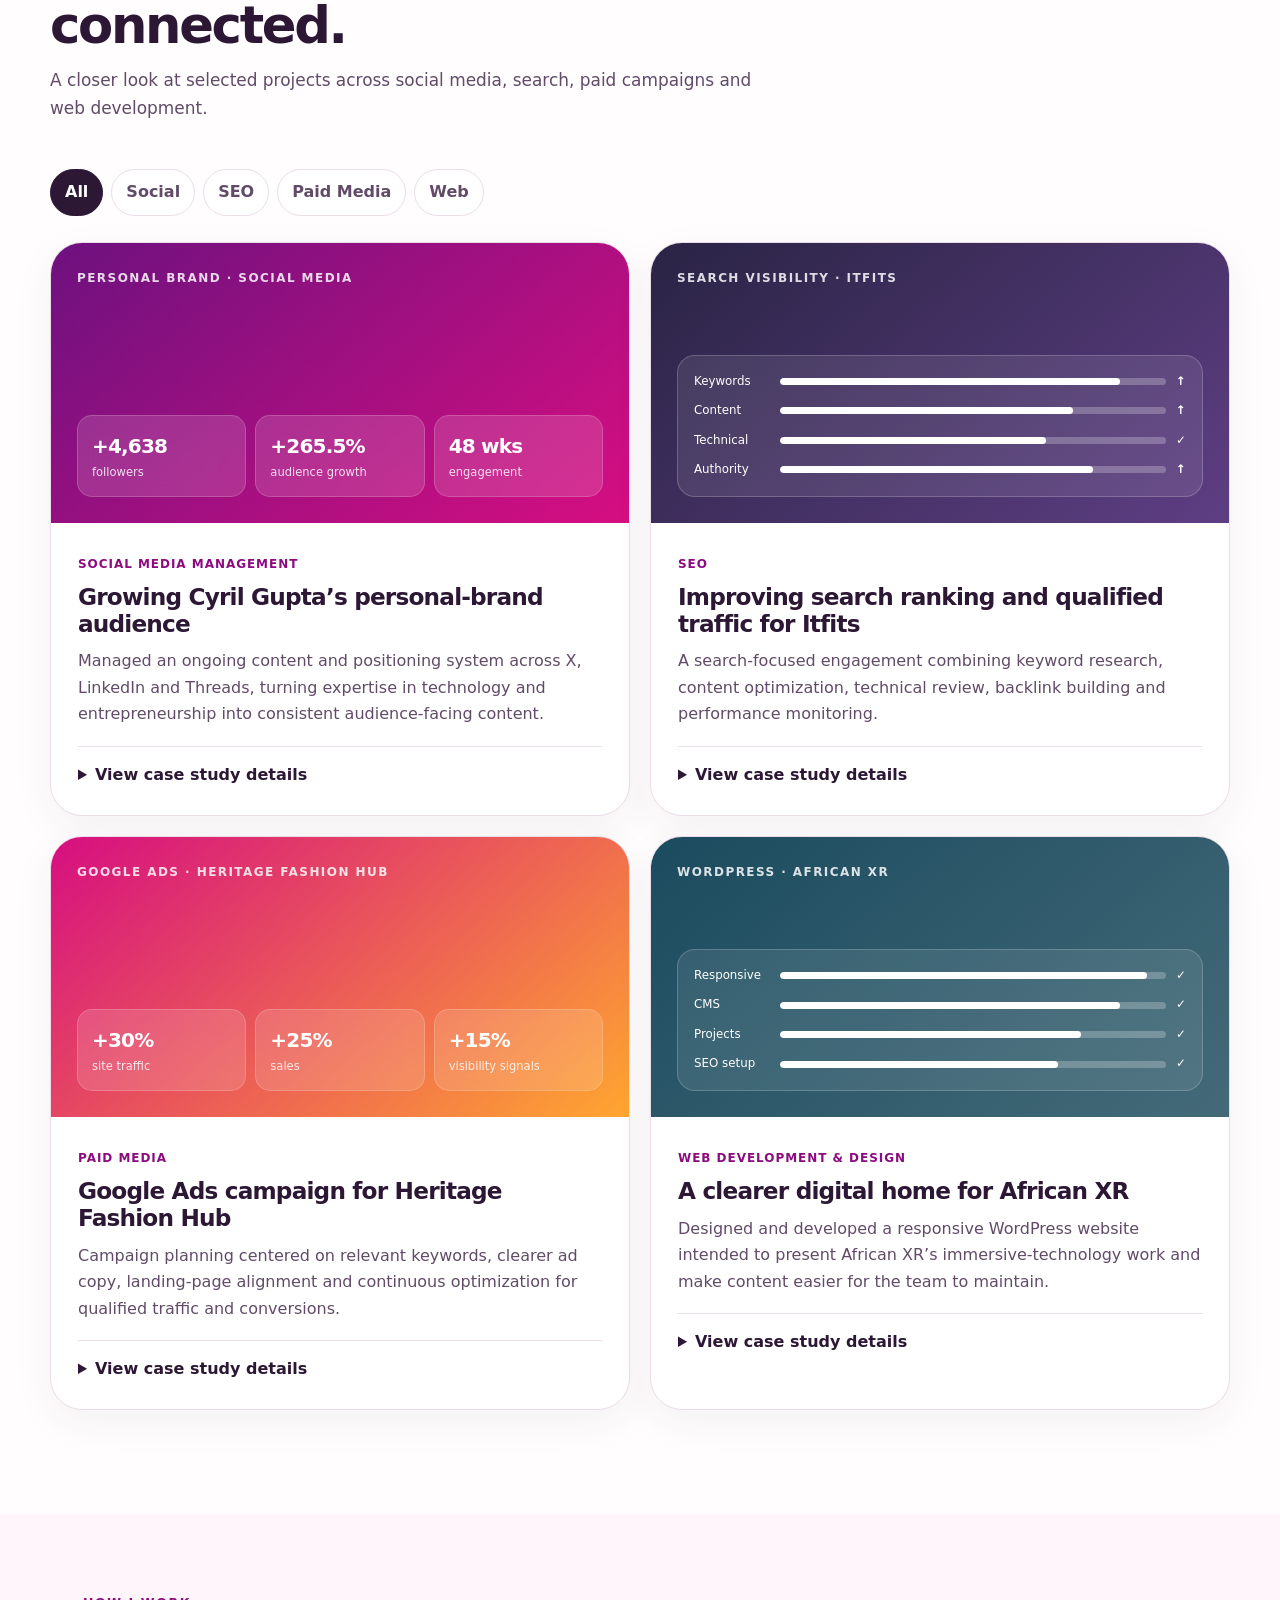
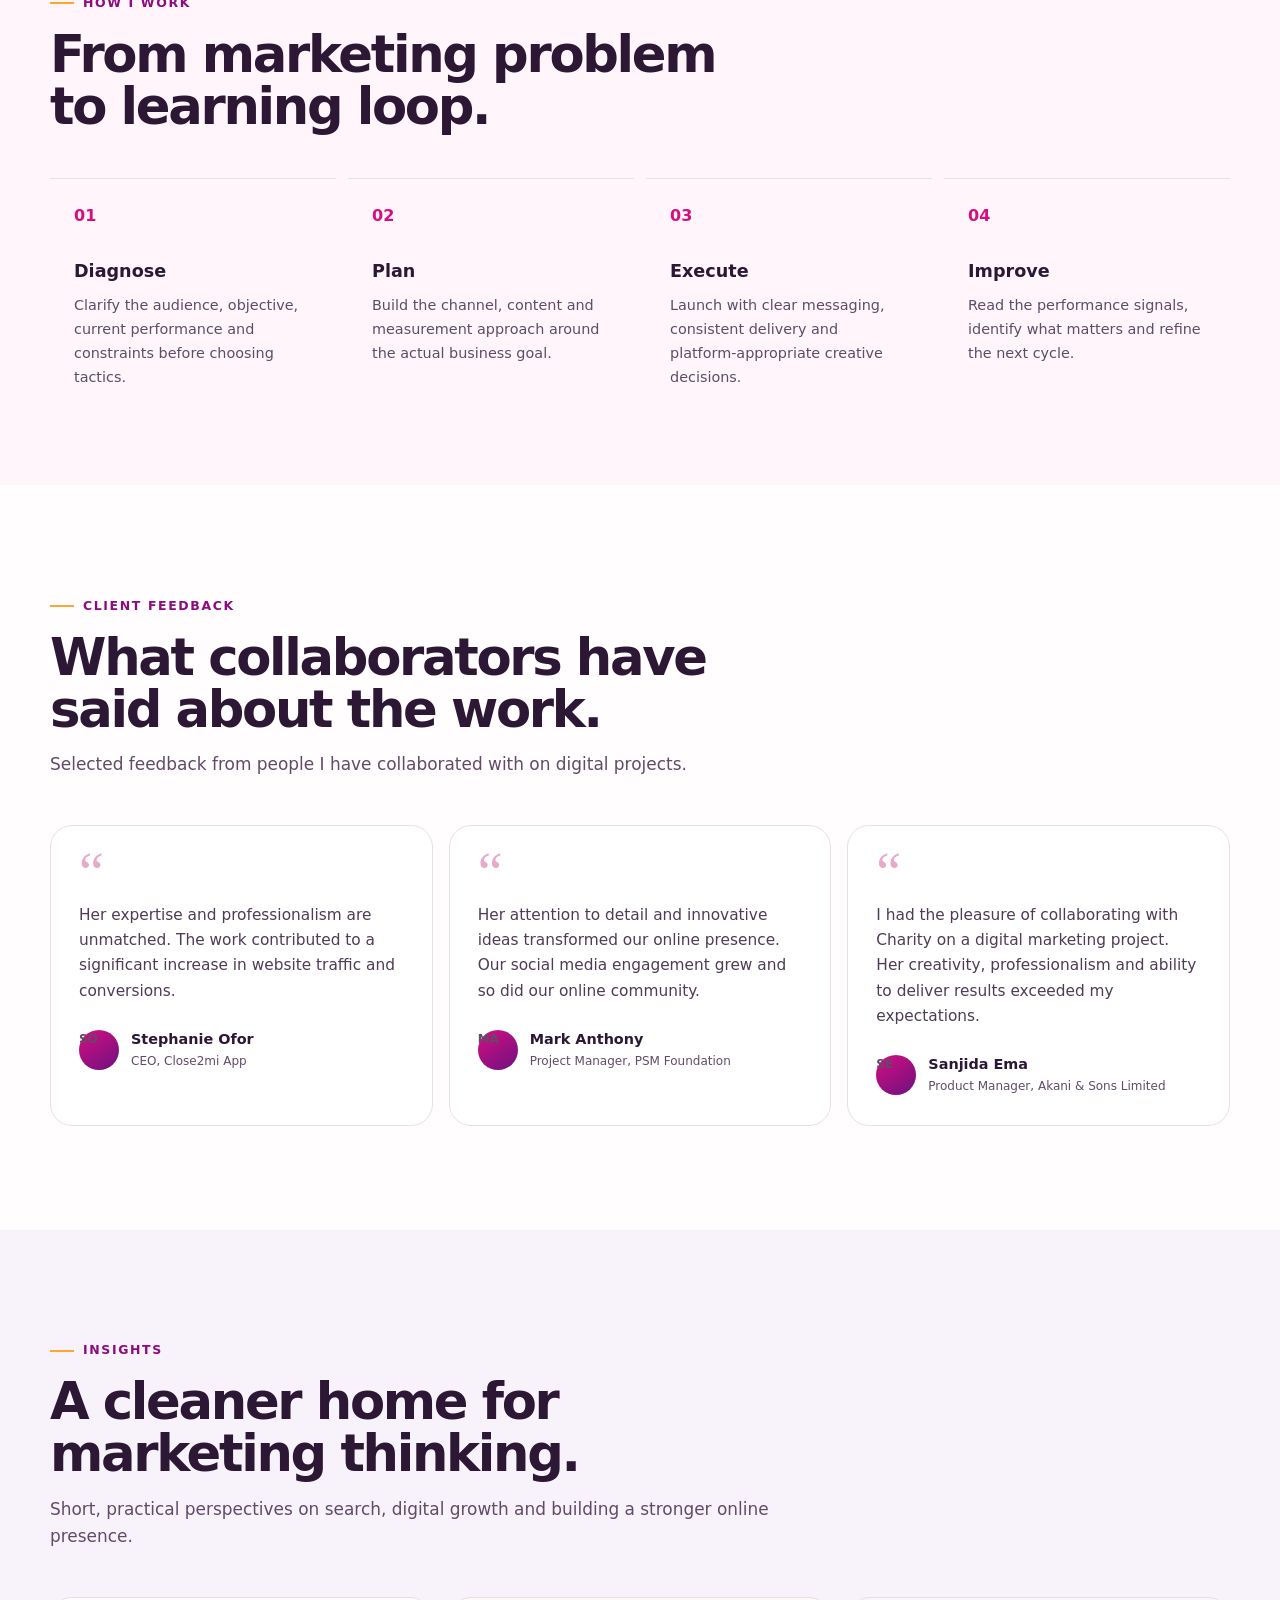
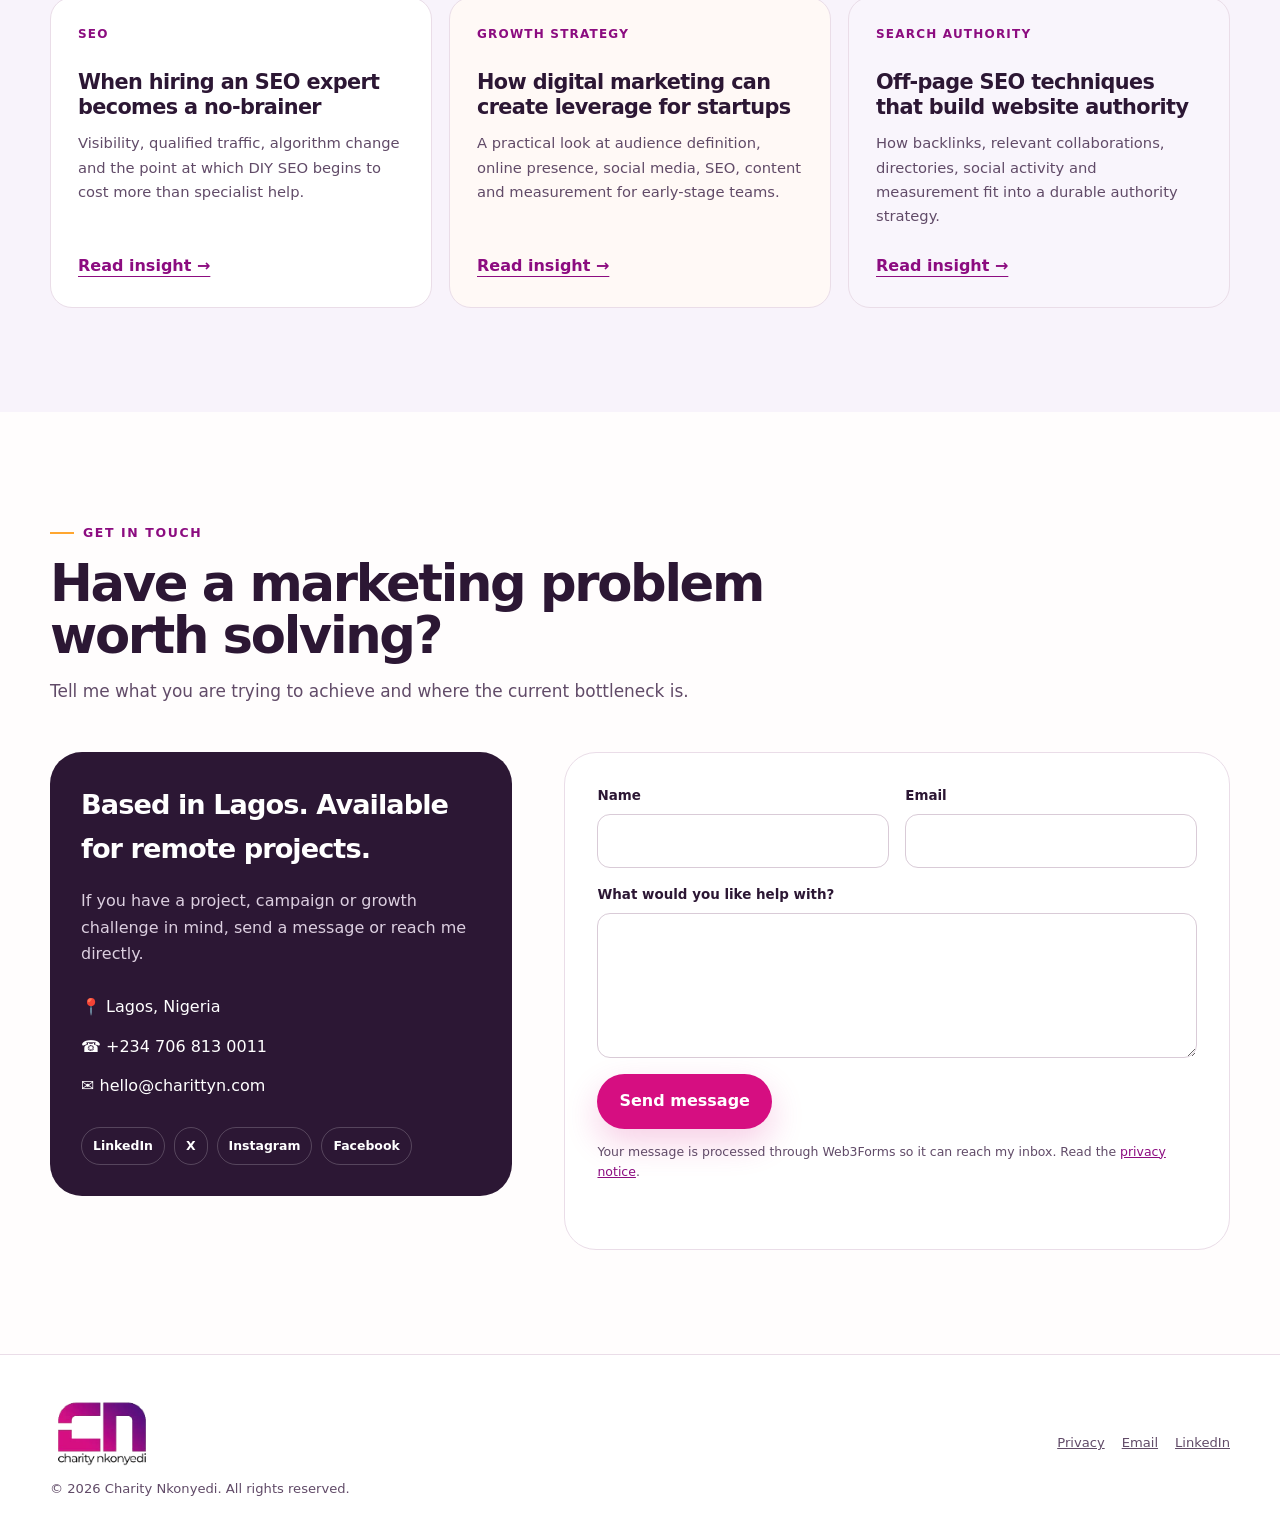
==== commit 2ca0477c: "Rebuild and rebrand portfolio website" ====
--- a/index.html
+++ b/index.html
@@ -1,1668 +1,477 @@
-<!DOCTYPE html><html lang="zxx"><head>
-	<!-- Meta -->
-	<meta charset="utf-8">
-	<meta name="viewport" content="width=device-width, initial-scale=1">
-	<meta name="description" content="Charity Nkonyedi is a digital marketing specialist from Planet Earth. She has been helping brands gain an authoritative online presence and boost their revenue ">
-
-	<!-- Favicon -->
-	<link rel="shortcut icon" href="favicon.ico" type="image/x-icon">
-	<link rel="icon" href="favicon.ico" type="image/x-icon">
-
-	<!-- Icons -->
-	<link rel="stylesheet" type="text/css" href="css/pe-icon-7-stroke.css">
-	<link rel="stylesheet" type="text/css" href="css/pe-helper.css">
-	<link rel="stylesheet" href="css/bootstrap-icons.css">
-	<link rel="stylesheet" type="text/css" href="css/all.min.css">
-
-	<!-- Fonts -->
-	<link rel="preconnect" href="https://fonts.googleapis.com">
-	<link rel="preconnect" href="https://fonts.gstatic.com" crossorigin="">
-	<link href="https://fonts.googleapis.com/css2?family=Open+Sans:ital,wght@0,400;0,700;1,400;1,700&amp;family=Poppins:wght@700;900&amp;display=swap" rel="stylesheet">
-
-	<!-- CSS -->
-    <link href="css/bootstrap.min.css" rel="stylesheet">
-    <link rel="stylesheet" href="css/swiper-bundle.min.css">
-    <link rel="stylesheet" href="css/leaflet.css">
-    <link rel="stylesheet" href="css/aos.css">
-    <link rel="stylesheet" type="text/css" href="css/style.css">
-
-    <title>Digital Marketing Specialist</title>
+<!doctype html>
+<html lang="en">
+<head>
+  <meta charset="utf-8">
+  <meta name="viewport" content="width=device-width, initial-scale=1">
+  <title>Charity Nkonyedi | Digital Marketing & SEO Specialist</title>
+  <meta name="description" content="Digital marketing, SEO, social media and paid media strategy by Charity Nkonyedi. Explore selected work, results, services and marketing insights.">
+  <link rel="canonical" href="https://www.charittyn.com/">
+  <meta name="theme-color" content="#d60e81">
+  <meta property="og:type" content="website">
+  <meta property="og:title" content="Charity Nkonyedi | Digital Marketing & SEO Specialist">
+  <meta property="og:description" content="Strategy, content, search and paid media focused on measurable digital growth.">
+  <meta property="og:url" content="https://www.charittyn.com/">
+  <meta property="og:image" content="https://www.charittyn.com/images/og-image.jpg">
+  <meta property="og:image:width" content="1200">
+  <meta property="og:image:height" content="630">
+  <meta name="twitter:card" content="summary_large_image">
+  <meta name="twitter:title" content="Charity Nkonyedi | Digital Marketing & SEO Specialist">
+  <meta name="twitter:description" content="Strategy, content, search and paid media focused on measurable digital growth.">
+  <meta name="twitter:image" content="https://www.charittyn.com/images/og-image.jpg">
+  <link rel="icon" href="favicon.ico">
+  <link rel="stylesheet" href="styles.css?v=4">
+  <script type="application/ld+json">
+  {
+    "@context": "https://schema.org",
+    "@type": "Person",
+    "name": "Charity Nkonyedi",
+    "url": "https://www.charittyn.com/",
+    "image": "https://www.charittyn.com/images/charity-portrait.webp",
+    "jobTitle": "Digital Marketing & SEO Specialist",
+    "email": "mailto:hello@charittyn.com",
+    "telephone": "+2347068130011",
+    "address": {
+      "@type": "PostalAddress",
+      "addressLocality": "Lagos",
+      "addressCountry": "NG"
+    },
+    "sameAs": [
+      "https://www.linkedin.com/in/nkonyedi-charity/",
+      "https://twitter.com/nkonyedy",
+      "https://web.facebook.com/charity.james.50",
+      "https://www.instagram.com/charioma_james/",
+      "https://www.youtube.com/@Charittyn/"
+    ],
+    "knowsAbout": [
+      "Search Engine Optimization",
+      "Social Media Marketing",
+      "Google Ads",
+      "Content Marketing",
+      "Digital Marketing Strategy",
+      "WordPress"
+    ]
+  }
+  </script>
 </head>
-<body data-bs-spy="scroll" data-bs-target="#site-navbar" class="home-designer">
-
-	
-	
-	<!-- SITE HEADER -->
-	<header class="site-header" id="site-header">
-		<nav class="navbar navbar-expand-xl" id="site-navbar">
-		  <div class="container">
-		    <a class="navbar-brand" href="index.html"><img class="img-fluid" src="images/logo.png" alt="Charity logo"></a>
-		    <button class="navbar-toggler" type="button" data-bs-toggle="collapse" data-bs-target="#navbarSupportedContent" aria-controls="navbarSupportedContent" aria-expanded="false" aria-label="Toggle navigation">
-		      <span class="navbar-toggler-icon"><i class="bi bi-list"></i></span>
-		    </button>
-		    <div class="collapse navbar-collapse" id="navbarSupportedContent">
-		      <ul class="navbar-nav ms-auto mb-lg-0">
-		        <li class="nav-item">
-		          <a class="nav-link active" aria-current="page" href="#site-header">Home</a>
-		        </li>
-		        <li class="nav-item">
-		          <a class="nav-link" href="#about-section">About</a>
-		        </li>
-		        <li class="nav-item">
-		          <a class="nav-link" href="#portfolio-section">Portfolio</a>
-		        </li>
-		        <li class="nav-item">
-		          <a class="nav-link" href="#service-section">Service</a>
-		        </li>
-		        <li class="nav-item">
-		          <a class="nav-link" href="#testimonial-section">Testimonials</a>
-		        </li>
-		        <li class="nav-item">
-		          <a class="nav-link" href="#blog-section">Blog</a>
-		        </li>
-		        <li class="nav-item">
-		          <a class="nav-link" href="#contact-section">Contact</a>
-		        </li>
-		      </ul> <!-- .navbar-nav -->
-		    </div> <!-- .collapse -->
-		  </div> <!-- .container -->
-		</nav> <!-- .navbar -->
-
-	</header> <!-- .site-header -->
-
-	<!-- HERO AREA -->
-	<section class="hero-area" id="hero-area">
-		<div class="container">
-			<div class="hero-content d-flex justify-content-center">
-				<div class="row d-flex align-items-center justify-content-center">
-					
-					<div class="col-xl-6 order-xl-last image-block">
-						<div class="image-wrapper" data-tilt="" data-tilt-max="10">
-							
-							<img class="img-fluid img-main" src="images/Charity.N.png" alt="Charity Nkonyedi">
-							<img class="img-fluid hero_color_1" src="images/hero_color_1.png" alt="hero color image 1">
-							<img class="img-fluid hero_color_2" src="images/hero_color_2.png" alt="hero color image 2">
-							<img class="img-fluid hero_color_3" src="images/hero_color_3.png" alt="hero color image 3">
-							<img class="img-fluid hero_color_4" src="images/hero_color_4.png" alt="hero color image 4">
-						</div> <!-- .image-wrapper -->
-					</div> <!-- .image-block -->
-
-					<div class="col-xl-6 order-xl-first content-block">
-						<h1 class="hero-head"><small>Hello, I'm</small>Charity<strong>Nkonyedi</strong></h1>
-						<p>
-							An Experienced <strong>Digital Marketing Specialist</strong> from <strong>Planet Earth!!</strong>
-						</p>
-						<div class="link-group">
-							<a class="btn-main" href="#contact_me">Contact Me</a>
-							<ul class="hero-social list-inline">
-								<li class="list-inline-item facebook-link"><a href="#"><i class="fab fa-facebook-f"></i></a></li>
-								<li class="list-inline-item twitter-link"><a href="#"><i class="fab fa-twitter"></i></a></li>
-								<li class="list-inline-item linkedin-link"><a href="#"><i class="fab fa-linkedin"></i></a></li>
-								<li class="list-inline-item youtube-link"><a href="#"><i class="fab fa-youtube"></i></a></li>
-								<li class="list-inline-item instagram-link"><a href="#"><i class="fab fa-instagram"></i></a></li>
-							</ul> <!-- .hero-social -->
-						</div> <!-- .link-group -->
-					</div> <!-- .content-block -->
-
-				</div> <!-- .row -->
-			</div> <!-- .hero-content -->
-		</div> <!-- .container -->
-		
-	</section> <!-- .hero-area -->
-
-	<!-- INTRO SECTION -->
-	<section class="intro-section section-block">
-		<div class="container">
-			<div class="section-title">
-				<h2>Welcome to my World</h2>
-				<p class="lead">
-					I am a seasoned digital marketing expert with five years of dedicated experience sculpting innovative outreach initiatives.
-			</div><!-- .section-title -->
-			<div class="row">
-				<div class="col-xl-4 col-lg-6" data-aos="fade-up">
-					<div class="item-wrapper">
-						<div class="icon-box"><i class="pe-7s-science"></i></div>
-						<div class="content-wrapper">
-							<h3>Creativity</h3>
-							<p>
-								As a Digital Marketing Specialist, I infuse every project with inventive thinking, transforming concepts into captivating narratives. From crafting compelling ad copies to designing visually stunning content, my goal is to capture attention and leave a lasting impression. Creativity is not just a skill; it's the driving force behind every successful digital story.
-							</p>
-						</div> <!-- .content-wrapper -->
-					</div> <!-- .item-wrapper -->
-				</div>
-				<div class="col-xl-4 col-lg-6" data-aos="fade-up" data-aos-delay="300" data-aos-duration="1200">
-					<div class="item-wrapper">
-						<div class="icon-box"><i class="pe-7s-diamond"></i></div>
-						<div class="content-wrapper">
-							<h3>Dedication</h3>
-							<p>
-								I am committed to the relentless pursuit of excellence. Every campaign is approached with unwavering dedication, ensuring that goals are not just met but surpassed. From the meticulous planning phase to the relentless monitoring of metrics, dedication is the cornerstone of my work ethic. 
-							</p>
-						</div> <!-- .content-wrapper -->
-					</div> <!-- .item-wrapper -->
-				</div>
-				<div class="col-xl-4 col-lg-6" data-aos="fade-up" data-aos-delay="600" data-aos-duration="1200">
-					<div class="item-wrapper">
-						<div class="icon-box"><i class="pe-7s-rocket"></i></div>
-						<div class="content-wrapper">
-							<h3>Hard Work</h3>
-							<p>
-								As a Digital Marketing Specialist, I embrace challenges with vigor, turning obstacles into opportunities. In this fast-paced field, hard work isn't just a trait—it's the essence of turning visions into digital realities.
-							</p>
-						</div> <!-- .content-wrapper -->
-					</div> <!-- .item-wrapper -->
-				</div>
-			</div> <!-- .row -->
-		</div> <!-- .container -->
-
-		<div class="design-elements">
-			<img class="de-intro-1 elem-updown" src="images/intro-element-1.png" alt="intro element 1">
-		</div> <!-- .design-elements -->
-
-	</section> <!-- .intro-section -->
-
-	<!-- ABOUT SECTION -->
-	<section class="about-section section-block" id="about-section" data-aos="fade-up">
-		<div class="container">
-			<div class="row">
-				<div class="col-xl-6 image-block" data-aos="fade-right" data-aos-delay="200" data-aos-duration="2000">
-					<div class="img-wrapper about-img-wrap" data-tilt="" data-tilt-max="10">
-						<img class="about-img-1 img-fluid" src="images/Image-About-Me.png" alt="about image">
-						<img class="about-img-2 img-fluid" src="images/about-image-2.png" alt="about image 2">
-					</div>
-				</div>
-				<div class="col-xl-6 content-block" data-aos="fade-right" data-aos-delay="400" data-aos-duration="2000">
-					<h2><span>About Me</span>Digital Marketing Specialist from Africa</h2>
-					<p>
-					Hi, I'm Charity Nkonyedi, a digital marketing specialist and SEO consultant. I'm passionate about crafting compelling narratives that resonate with your audience and bring your brand to life online.
-
-<p>Digital marketing isn't just about channels, it's about connection. I believe innovative campaigns can be like vibrant paintings, capturing hearts and minds.</p>
-
-<p>I navigate the ever-changing world of SEO with a mix of technical expertise and strategic thinking.I don't just pursue algorithms; I skillfully shape digital environments to assist you in ascending the search engine rankings.. 					</p>
-					<p>
-						From optimizing content to analyzing data, I'm here to boost your online visibility and connect you with the right audience.</p>
-
-<p><b>Ready to paint your brand's online masterpiece? Let's chat! </b>
- 
-					</p>
-					
-					<br>
-					<a class="btn-main" href="#">Download CV</a>
-				</div>
-			</div> <!-- .row -->
-		</div> <!-- .container -->
-		<div class="design-elements">
-			<img class="de-about-1 elem-updown" src="images/about-element-1.png" alt="about element 1">
-			<img class="de-about-2 elem-updown" src="images/about-element-2.png" alt="about element 2">
-		</div> <!-- .design-elements -->
-	</section> <!-- .about-section -->
-
-	<!-- SKILL SECTION -->
-	<section class="skill-section section-block" id="skill-section">
-		<div class="container">
-			<div class="row">
-				<div class="col-xl-6 content-block" data-aos="fade-down" data-aos-duration="2000">
-					<h2><span>My Skills</span>I'm great in what I do and I'm loving it</h2>
-					<p class="lead">
-				<b>	Marketing, SEO, and content creation – they all work together like a song! With the right mix of marketing strategies, SEO know-how, and engaging content, I can help your brand reach new heights. Let's work together to craft a winning song for your business!</b></p>
-				</div>
-				<div class="col-xl-6 progress-block">
-					<div class="progress-wrapper">
-						<h4>Web Development and Design</h4>
-						<p class="progress-value">84%</p>
-						<div class="progress">
-						  <div class="progress-bar" role="progressbar" style="width: 0%" aria-valuenow="84" aria-valuemin="0" aria-valuemax="100"></div>
-						</div>
-					</div>
-					<div class="progress-wrapper">
-						<h4>Google Ad</h4>
-						<p class="progress-value">80%</p>
-						<div class="progress">
-						  <div class="progress-bar" role="progressbar" style="width: 0%" aria-valuenow="50" aria-valuemin="0" aria-valuemax="100"></div>
-						</div>
-					</div>
-					<div class="progress-wrapper">
-						<h4> SEO/SEM</h4>
-						<p class="progress-value">85%</p>
-						<div class="progress">
-						  <div class="progress-bar" role="progressbar" style="width: 0%" aria-valuenow="75" aria-valuemin="0" aria-valuemax="100"></div>
-						</div>
-					</div>
-					<div class="progress-wrapper">
-						<h4>Graphic Design</h4>
-						<p class="progress-value">76%</p>
-						<div class="progress">
-						  <div class="progress-bar" role="progressbar" style="width: 0%" aria-valuenow="96" aria-valuemin="0" aria-valuemax="100"></div>
-						</div>
-					</div>
-				</div>
-			</div><!-- .row -->
-		</div><!-- .container -->
-	</section> <!-- .skill-section -->
-
-	<!-- PORTFOLIO SECTION -->
-	<section class="portfolio-section section-block" id="portfolio-section">
-		<div class="container">
-			<div class="section-title">
-				<h2>Portfolio</h2>
-				<p class="lead">
-					Explore my portfolio to see how I can help your business thrive in the digital world.
-				</p>
-			</div><!-- .section-title -->
-			<div class="button-group filter-button-group">
-				<button class="active" data-filter="*">All</button>
-				<button class="" data-filter=".gooogle ads">Google Ads</button>
-				<button class="" data-filter=".development">Web Development/Design</button>
-				<button class="" data-filter=".social media marketing ">Social Media Marketing</button>
-				<button class="" data-filter=".content writing">Content writing</button>
-			</div>
-			<div class="row grid" data-aos="fade-up" data-aos-duration="2000">
-				<div class="col-lg-4 col-md-6 grid-item programming">
-					<div class="box">
-			            <img src="images/portfolio-item-01.jpg" alt="portfolio image">
-			            <div class="box-content">
-			            		<span class="category">SEO</span>
-			                <h3 class="title">Search Engine Ranking</h3>
-			            </div>
-			            <div class="icon-box"><a href="#" data-bs-toggle="modal" data-bs-target="#portfolioModal6"><i class="bi bi-plus-lg"></i></a></div>
-
-			            <!-- Modal -->
-						<div class="modal fade" id="portfolioModal6" tabindex="-1" aria-labelledby="portfolioModal6" aria-hidden="true">
-						  <div class="modal-dialog modal-dialog-scrollable modal-dialog-centered modal-xl">
-						    <div class="modal-content">
-						      
-						      <div class="modal-body">
-						      	<button type="button" class="btn-close" data-bs-dismiss="modal" aria-label="Close"><i class="bi bi-x"></i></button>
-						        <div class="row item-content">
-						        	<div class="col-xl-12">
-						        		<img src="images/portfolio_large_1.jpg" alt="portfolio image">
-						        	</div>
-						        	<div class="col-xl-8">
-						        		<div class="content-wrapper">
-							        		<h2 class="item-title">Search Engine Ranking</h2>
-							        		<p>
-							        			I helped Itfit achieve significant growth in search engine ranking and website traffic through a comprehensive SEO strategy. Here's a breakdown of the key tactics employed:
-							        		</p>
-							        		<p><b>Keyword Research:</b></p>
-			                                 <p>i. I meticulously researched relevant keywords that potential customers might use to find Itfits' products or services.</p>
-                                                 <p>ii. This involved understanding search intent and identifying terms with high search volume and low competition.</p>
-                                                   <p><b>Content Optimization:</b></p>	
-							        		<p> i.    Existing website content was reviewed and optimized to incorporate these target keywords organically.</p>
-                                               <p>ii.  This ensured search engines could effectively understand the content and its relevance to user queries.
-
-							        		</p>
-							        		<p><b>Technical SEO Audit:</b></p>
-			                                 <p>i. A thorough technical SEO audit was conducted to identify and address any technical issues that could hinder search engine crawling and indexing.</p>
-                                                 <p>ii. This included optimizing page speed, mobile-friendliness, and website structure.</p>
-                                                   <p><b>Backlink Building:</b></p>	
-							        		<p> i.    A strategic backlink building campaign was implemented to acquire high-quality links from relevant websites.</p>
-                                               <p>ii.  This enhanced Itfits' domain authority and signaled trust to search engines.
-							        		</p>
-							        		<p><b>On-Page Optimization:</b></p>
-			                                 <p>Meta descriptions, title tags, and header tags were optimized to accurately reflect content and improve click-through rates (CTR) in search results.</p>
-                                                  <p><b>Analytics & Reporting:</b></p>	
-							        		<p> i.    I closely monitored website traffic and keyword rankings using analytics tools.</p>
-                                               <p>ii.  This data-driven approach allowed me to track progress, measure success, and refine the SEO strategy as needed.
-							        		</p>
-							        		<p><b>The outcome?</b> Itfits' website traffic and search engine ranking for relevant keywords saw a substantial increase. This translated into more qualified leads and ultimately, business growth.</p>
-							        		<p><b>Let's discuss how I can help your website achieve similar results!</b></p>
-						        		</div>
-						        	</div>
-						        	<div class="col-xl-4">
-						        		<div class="meta-wrapper">
-						        			<ul class="item-meta">
-						        				<li>Project Type: <span class="meta-value">SEO</span></li>
-						        				<li>Client: <span class="meta-value">Itfits</span></li>
-						        				<li>Duration: <span class="meta-value">24Weeks</span></li>
-						        				<li>Task: <span class="meta-value">Link building,Keyword ranking</span></li>
-						        				<li>Budget: <span class="meta-value">$1,500</span></li>
-						        			</ul>
-						        		</div> <!-- .meta-wrapper -->
-						        	</div>
-						        </div> <!-- .row -->
-						      </div>
-						      
-						    </div>
-						  </div>
-						</div>
-			        </div>
-				</div>
-				<div class="col-lg-4 col-md-6 grid-item development application">
-					<div class="box">
-			            <img src="images/portfolio-item-02.jpg" alt="portfolio image">
-			            <div class="box-content">
-			            		<span class="category">Development</span>
-			                <h3 class="title">Personal Brand Social Media Management
-</h3>
-			            </div>
-			            
-
-			            <div class="icon-box"><a href="#" data-bs-toggle="modal" data-bs-target="#portfolioModal5"><i class="bi bi-plus-lg"></i></a></div>
-
-			            <!-- Modal -->
-						<div class="modal fade" id="portfolioModal5" tabindex="-1" aria-labelledby="portfolioModal5" aria-hidden="true">
-						  <div class="modal-dialog modal-dialog-scrollable modal-dialog-centered modal-xl">
-						    <div class="modal-content">
-						      
-						      <div class="modal-body">
-						      	<button type="button" class="btn-close" data-bs-dismiss="modal" aria-label="Close"><i class="bi bi-x"></i></button>
-						        <div class="row item-content">
-						        	<div class="col-xl-12">
-						        		<img src="images/portfolio_large_2.jpg" alt="portfolio image">
-						        	</div>
-						        	<div class="col-xl-8">
-						        		<div class="content-wrapper">
-							        		<h2 class="item-title">Personal Brand Social Media Management</h2>
-							        		<p>
-							        			Cyril Gupta is a tech entrepreneur and founder of Teknikforce, with years of experience building software products and helping businesses grow online. The opportunity was to turn that expertise into a stronger, more consistent personal-brand presence—one that could grow his audience while positioning him as a credible voice in technology, entrepreneurship, automation and digital growth
-											</p>
-											<p>The goal wasn't simply to post more. It was to build an audience around his expertise and make his personal brand more visible and relevant to the people he wanted to reach.
-                                            </p>
-											<h6> What I Did
-                                             </h6>
-							        		<p> I managed his social media presence across X, LinkedIn and Threads, developing content around his expertise, experiences, opinions and industry knowledge.
-											</p>
-											<p><b> My work included:</b>
-                                           </p>
-											<p> <ul>Developing content ideas aligned with his expertise and personal-brand positioning.
-Turning his knowledge and experiences into engaging social content.
-Writing posts and threads designed around strong hooks, useful insights and conversation.
-Adapting content to the tone and format of each platform rather than simply reposting the same content everywhere.
-Maintaining consistency in his personal-brand voice and messaging.
-Identifying topics and conversations relevant to his audience.
-Monitoring audience response and using engagement patterns to refine content direction.
-Managing the content pipeline and maintaining a consistent publishing presence.
-                                            </ul></p>
-											<p> Over the one-year period, the X account grew from 1,747 followers to 6,385 followers.
-                                           <b>+4,638 followers</b>
-                                         <b>+265.5% audience growth</b>
-                                          <b>3.65× larger audience</b>                 
-											</P>         
-                                           <p>The growth demonstrates the impact of consistent, audience-focused personal-brand content and a deliberate approach to turning expertise into social media conversations.
-                                            </p>
-						        		</div>
-						        	</div>
-						        	<div class="col-xl-4">
-						        		<div class="meta-wrapper">
-						        			<ul class="item-meta">
-						        				<li>Project Type: <span class="meta-value">Social Media Management</span></li>
-						        				<li>Client: <span class="meta-value">Cyril Gupta</span></li>
-						        				<li>Duration: <span class="meta-value">48 Weeks</span></li>
-						        				<li>Role: <span class="meta-value">Social Media Manager / Content Strategist</span></li>
-						        				<li>Budget: <span class="meta-value">$3,000</span></li>
-						        			</ul>
-						        		</div> <!-- .meta-wrapper -->
-						        	</div>
-						        </div> <!-- .row -->
-						      </div>
-						      
-						    </div>
-						  </div>
-						</div>
-			        </div>
-				</div>
-				<div class="col-lg-4 col-md-6 grid-item application programming design">
-					<div class="box">
-			            <img src="images/portfolio-item-03.jpg" alt="portfolio image">
-			            <div class="box-content">
-			            	<span class="category">Design</span>
-			                <h3 class="title">When the musics over turn off the light</h3>
-			            </div>
-			            <div class="icon-box"><a href="#" data-bs-toggle="modal" data-bs-target="#portfolioModal4"><i class="bi bi-plus-lg"></i></a></div>
-
-			            <!-- Modal -->
-						<div class="modal fade" id="portfolioModal4" tabindex="-1" aria-labelledby="portfolioModal4" aria-hidden="true">
-						  <div class="modal-dialog modal-dialog-scrollable modal-dialog-centered modal-xl">
-						    <div class="modal-content">
-						      
-						      <div class="modal-body">
-						      	<button type="button" class="btn-close" data-bs-dismiss="modal" aria-label="Close"><i class="bi bi-x"></i></button>
-						        <div class="row item-content">
-						        	<div class="col-xl-12">
-						        		<img src="images/portfolio_large_3.jpg" alt="portfolio image">
-						        	</div>
-						        	<div class="col-xl-8">
-						        		<div class="content-wrapper">
-							        		<h2 class="item-title">Branding for ABC Corporation</h2>
-							        		<p>
-							        			Duis aute irure dolor in reprehenderit in voluptate velit esse
-							        			cillum dolore eu fugiat nulla pariatur. Lorem ipsum dolor sit amet, consectetur adipisicing elit, sed do eiusmod tempor incididunt ut labore et dolore magna aliqua. Ut enim ad minim veniam, quis nostrud exercitation ullamco laboris nisi ut aliquip ex ea commodo consequat. Excepteur sint occaecat cupidatat non proident, sunt in culpa qui officia deserunt mollit anim id est laborum.
-							        		</p>
-							        		<p>
-							        			Duis aute irure dolor in reprehenderit in voluptate velit esse
-							        			cillum dolore eu fugiat nulla pariatur. Excepteur sint occaecat cupidatat non proident, sunt in culpa qui officia deserunt mollit anim id est laborum.
-							        		</p>
-						        		</div>
-						        	</div>
-						        	<div class="col-xl-4">
-						        		<div class="meta-wrapper">
-						        			<ul class="item-meta">
-						        				<li>Project Type: <span class="meta-value">Graphic Design</span></li>
-						        				<li>Client: <span class="meta-value">Juwel Khan</span></li>
-						        				<li>Duration: <span class="meta-value">2 Weeks</span></li>
-						        				<li>Task: <span class="meta-value">UI/UX, Frontend</span></li>
-						        				<li>Budget: <span class="meta-value">$2000</span></li>
-						        			</ul>
-						        		</div> <!-- .meta-wrapper -->
-						        	</div>
-						        </div> <!-- .row -->
-						      </div>
-						      
-						    </div>
-						  </div>
-						</div>
-			        </div>
-				</div>
-				<div class="col-lg-4 col-md-6 grid-item design application">
-					<div class="box">
-			            <img src="images/portfolio-item-04.jpg" alt="portfolio image">
-			            <div class="box-content">
-			            		<span class="category">Google Advertising</span>
-			                <h3 class="title">Google Ads Campaign for Heritage Fashion Hub</h3>
-			            </div>
-			            <div class="icon-box"><a href="#" data-bs-toggle="modal" data-bs-target="#portfolioModal3"><i class="bi bi-plus-lg"></i></a></div>
-
-			            <!-- Modal -->
-						<div class="modal fade" id="portfolioModal3" tabindex="-1" aria-labelledby="portfolioModal3" aria-hidden="true">
-						  <div class="modal-dialog modal-dialog-scrollable modal-dialog-centered modal-xl">
-						    <div class="modal-content">
-						      
-						      <div class="modal-body">
-						      	<button type="button" class="btn-close" data-bs-dismiss="modal" aria-label="Close"><i class="bi bi-x"></i></button>
-						        <div class="row item-content">
-						        	<div class="col-xl-12">
-						        		<img src="images/portfolio_large_4.jpg" alt="portfolio image">
-						        	</div>
-						        	<div class="col-xl-8">
-						        		<div class="content-wrapper">
-							        		<h2 class="item-title">Google Ads Campaign for Heritage Fashion Hub</h2>
-							        		<p>
-							        			I designed and executed a high-performing Google Ads campaign to increase brand awareness, website traffic, and ultimately, sales for Heritage Fashion Hub.
-							        		</p>
-							        		<h3>Campaign Goals</h3>
-							        		<p>Increase brand awareness among target demographics interested in Heritage Fashion Hub's style/niche
-                                              <p>Drive qualified traffic to the Heritage Fashion Hub's website</p>
-                                               <p>Generate online sales and conversions </p>
-                                           <h3> Campaign Strategies</h3>
-                                           <p><b>Targeted Keywords:</b> Extensive keyword research was conducted to identify relevant search terms used by the target audience. This ensured the ads reached users actively looking for similar products.</p>
-                                            <p><b>Compelling Ad Copy:</b> Engaging ad copy was crafted to grab user attention, highlight key product features, and include strong calls to action (CTAs).</p>
-                                             <p><b>Landing Page Optimization: </b>Landing pages were optimized to ensure a seamless user experience and encourage conversions.</p>
-                                              <p><b>Ad Format Selection: </b>A mix of ad formats were used, including search ads, shopping ads, and potentially remarketing ads to target website visitors who haven't converted yet.</p>
-                                            <p><b>Campaign Bidding & Optimization: </b> Bid strategies were carefully chosen to maximize return on ad spend (ROAS). The campaign was continuously monitored and optimized for performance, ensuring budget efficiency and optimal results.</p>
-                                            <h3>Results</h3>
-                                            The Google Ads campaign for Heritage Fashion Hub led to a significant increase in:
-                                             <p><b>Website Traffic:</b> 30% increase in site traffic</p>
-                                            <p><b>Brand Awareness: </b> Increase in search volume increase and social media mentions by 15%</p>
-                                             <p><b>Conversions: </b>25% increase in sales</p>
-                                            <h3>Key Achievements</h3>
-							        		
-							        			<p>Achieved a ROAS of 20% exceeding client expectations.</p>
-                                                 <p>Successfully targeted the desired audience demographics.</p>
-                                                  <p>Increased brand visibility in relevant online searches.</p>
-                                                   <p>Contributed to a growth in online sales for Heritage Fashion Hub.</p>
-                                                <h3>Tools & Technologies</h3>
-							        		<p>Google Ads Platform</p>
-						        		</div>
-						        	</div>
-						        	<div class="col-xl-4">
-						        		<div class="meta-wrapper">
-						        			<ul class="item-meta">
-						        				<li>Project Type: <span class="meta-value">Google Ad</span></li>
-						        				<li>Client: <span class="meta-value">Heritage Fashion Hub</span></li>
-						        				<li>Duration: <span class="meta-value">4 Weeks</span></li>
-						        				<li>Task: <span class="meta-value">Brand Awareness</span></li>
-						        				<li>Budget: <span class="meta-value">$100</span></li>
-						        			</ul>
-						        		</div> <!-- .meta-wrapper -->
-						        	</div>
-						        </div> <!-- .row -->
-						      </div>
-						      
-						    </div>
-						  </div>
-						</div>
-			        </div>
-				</div>
-				<div class="col-lg-4 col-md-6 grid-item programming design">
-					<div class="box">
-			            <img src="images/portfolio-item-05.jpg" alt="portfolio image">
-			            <div class="box-content">
-			            		<span class="category">Facebook Ad</span>
-			                <h3 class="title">Boosting Donations for "Hope for Paws" Animal Rescue</h3>
-			            </div>
-			            <div class="icon-box"><a href="#" data-bs-toggle="modal" data-bs-target="#portfolioModal2"><i class="bi bi-plus-lg"></i></a></div>
-
-			            <!-- Modal -->
-						<div class="modal fade" id="portfolioModal2" tabindex="-1" aria-labelledby="portfolioModal2" aria-hidden="true">
-						  <div class="modal-dialog modal-dialog-scrollable modal-dialog-centered modal-xl">
-						    <div class="modal-content">
-						      
-						      <div class="modal-body">
-						      	<button type="button" class="btn-close" data-bs-dismiss="modal" aria-label="Close"><i class="bi bi-x"></i></button>
-						        <div class="row item-content">
-						        	<div class="col-xl-12">
-						        		<img src="images/portfolio_large_5.jpg" alt="portfolio image">
-						        	</div>
-						        	<div class="col-xl-8">
-						        		<div class="content-wrapper">
-							        		<h2 class="item-title">Boosting Donations for "Hope for Paws" Animal Rescue</h2>
-							        		<p>
-							        		<b>	Challenge:</b> Hope for Paws needed to increase online donations to support their mission of rescuing abandoned and neglected animals. Their previous Facebook ad campaigns had seen modest results, and they wanted a strategic approach to reach new audiences.
-							        		</p>
-							        		<p>
-							        		  1.	<b>Target Audience:</b> I developed a multi-layered target audience strategy:
-                                                 Animal Lovers: People who like animal welfare pages, adoption groups, and pet businesses.
-                                                 Local Supporters: Users residing in areas where Hope for Paws operates increase the chance of volunteer recruitment and foster opportunities.
-                                                 High-Net-Worth Individuals: Users with a history of donating to charities, maximizing the potential for larger contributions.
-							        		</p>
-							        		<p>
-							        		    2.<b>	Compelling Ad Creatives: </b> I created a variety of ad formats:
-                                                    Emotional Video Ads: short, heartwarming videos showcasing animal rescues and the impact of donations.
-                                                    Impactful Image Ads: eye-catching visuals featuring rescued animals with powerful messages about their journey.
-                                                    Carousel Ads: Multiple images highlighting different aspects of Hope for Paws' work.
-							        		</p>
-							        		<p>
-							        		   3. <b>Strategic Ad Copy: </b>I crafted compelling ad copy that:
-                                                  Emphasized the urgency of rescuing animals in need.
-                                                  Showcased the impact of donations on individual animals' lives.
-                                                  Used strong calls to action, encouraging users to donate or learn more.
-							        		</p>
-							        		<p>
-							        		  4 <b> A/B Testing & Optimization: </b> I continuously tested different ad formats, targeting options, and ad copy variations to identify the most effective combinations.
-							        		</p>
-							        		<p>
-							        		  5  <b>Outcome:</b>
-                                               <p>Increased Donations by 120%: The campaign resulted in a significant boost in online donations, exceeding Hope for Paws' fundraising goals.</p>
-                                                <p>Enhanced Brand Awareness: The campaign significantly increased website traffic and social media engagement, raising awareness about Hope for Paws' mission.</p>
-                                                <p>Expanded Volunteer Network: Targeting local audiences led to a rise in volunteer sign-ups, providing crucial support for their rescue efforts.</p>
-							        		
-						        		</div>
-						        	</div>
-						        	<div class="col-xl-4">
-						        		<div class="meta-wrapper">
-						        			<ul class="item-meta">
-						        				<li>Project Type: <span class="meta-value">Facebook Ad</span></li>
-						        				<li>Client: <span class="meta-value">Hope for Paws, a non-profit animal rescue organization</span></li>
-						        				<li>Duration: <span class="meta-value">3 Months</span></li>
-						        				<li>Task: <span class="meta-value">Brand Awareness</span></li>
-						        				<li>Budget: <span class="meta-value">$2000</span></li>
-						        			</ul>
-						        		</div> <!-- .meta-wrapper -->
-						        	</div>
-						        </div> <!-- .row -->
-						      </div>
-						      
-						    </div>
-						  </div>
-						</div>
-			        </div>
-				</div>
-				<div class="col-lg-4 col-md-6 grid-item development design">
-					<div class="box">
-			            <img src="images/portfolio-item-06.jpg" alt="portfolio image">
-			            <div class="box-content">
-			            		<span class="category">Development</span>
-			                <h3 class="title">African XR Website Development</h3>
-			            </div>
-			            <div class="icon-box"><a href="#" data-bs-toggle="modal" data-bs-target="#portfolioModal1"><i class="bi bi-plus-lg"></i></a></div>
-
-			            <!-- Modal -->
-						<div class="modal fade" id="portfolioModal1" tabindex="-1" aria-labelledby="portfolioModal1" aria-hidden="true">
-						  <div class="modal-dialog modal-dialog-scrollable modal-dialog-centered modal-xl">
-						    <div class="modal-content">
-						      
-						      <div class="modal-body">
-						      	<button type="button" class="btn-close" data-bs-dismiss="modal" aria-label="Close"><i class="bi bi-x"></i></button>
-						        <div class="row item-content">
-						        	<div class="col-xl-12">
-						        		<img src="images/portfolio_large_6.jpg" alt="portfolio image">
-						        	</div>
-						        	<div class="col-xl-8">
-						        		<div class="content-wrapper">
-							        		<h2 class="item-title">Project Overview</h2>
-							        		<p>
-							        			I designed and developed a user-friendly website for African XR using WordPress as the content management system (CMS). This website serves as a central hub to showcase African XR's immersive technology expertise and connect them with potential clients and collaborators.
-							        		</p>
-							        		<h3>Key Features</h3>
-							        		<p>
-							        			<b>Modern, Responsive Design:</b> The website boasts a clean and modern aesthetic that adapts seamlessly to various screen sizes, ensuring optimal viewing experiences across desktops, tablets, and mobile devices.
-							        		</p>
-							        		<p>
-							        			<b>Compelling Content Management: </b>The WordPress platform empowers African XR with complete control over their website content. They can easily update information, add blog posts, showcase projects, and manage team profiles.
-							        		</p>
-							        		<p>
-							        			<b>Interactive Project Showcase:</b> The website features an engaging portfolio section that highlights African XR's diverse XR projects. Users can explore captivating descriptions, captivating visuals, and potentially even interactive elements like 360° images or video previews.
-							        		</p>
-							        		<p>
-							        			<b>Clear Call to Action:</b> A prominent call to action section encourages visitors to connect with African XR. This could include contact forms, email addresses, social media links, or a request for quote option.
-							        		</p>
-							        		<p>
-							        			<b>Search Engine Optimization (SEO) Optimization:</b> The website is optimized for search engines, improving its visibility in relevant online searches.
-							        		</p>
-							        		<h3>Results:</h3>
-							        		<p>The African XR website provides a professional and informative platform to showcase their capabilities and attract new business opportunities. The user-friendly WordPress interface allows them to maintain and update their content efficiently.</p>
-							        		<h3>Technologies Used</h3>
-							        		<p>WordPress (CMS)
-                                             <p>Custom Theme Development (Optional, depending on complexity)</p>
-                                              <p>Plugins for additional functionalities (e.g., contact forms, galleries)</p>
-                                              <p>pen_spark</p>
-</p>
-						        		</div>
-						        	</div>
-						        	<div class="col-xl-4">
-						        		<div class="meta-wrapper">
-						        			<ul class="item-meta">
-						        				<li>Project Type: <span class="meta-value">Website Development & Design</span></li>
-						        				<li>Client: <span class="meta-value">African XR</span></li>
-						        				<li>Duration: <span class="meta-value">5 Weeks</span></li>
-						        				<li>Task: <span class="meta-value">UI/UX, Frontend</span></li>
-						        				<li>Budget: <span class="meta-value">$2000</span></li>
-						        			</ul>
-						        		</div> <!-- .meta-wrapper -->
-						        	</div>
-						        </div> <!-- .row -->
-						      </div>
-						      
-						    </div>
-						  </div>
-						</div>
-			        </div>
-				</div>
-			</div> <!-- .row -->
-		</div> <!-- .container -->
-		<div class="design-elements">
-			<img class="de-portfolio-1 elem-updown" src="images/portfolio-element-1.png" alt="portfolio element 1">
-			<img class="de-portfolio-2 elem-updown" src="images/portfolio-element-2.png" alt="portfolio element 2">
-		</div> <!-- .design-elements -->
-	</section> <!-- .portfolio-section -->
-
-	<!-- SERVICE SECTION -->
-	<section class="service-section section-block" id="service-section">
-		<div class="container">
-			<div class="section-title dark">
-				<h2>Service</h2>
-				<p class="lead">
-					Discover tailored solutions designed to propel your business forward. From strategic insights to impactful execution, I've got you covered.
-				</p>
-			</div><!-- .section-title -->
-			<div class="row">
-				<div class="col-xl-4 col-lg-6" data-aos="fade-up">
-					<div class="content-wrapper service-tilt" data-tilt="" data-tilt-max="15">
-						<div class="icon-box"><i class="pe-7s-monitor"></i></div>
-						<h3>Search Engine Optimization (SEO)</h3>
-						<p>
-							Upgrade your online presence and drive organic traffic to your website with strategic SEO techniques. From keyword research to on-page optimization, I'll help your business rank higher in search engine results.
-						</p>
-					</div>
-				</div>
-				<div class="col-xl-4 col-lg-6" data-aos="fade-up" data-aos-delay="200">
-					<div class="content-wrapper service-tilt" data-tilt="" data-tilt-max="15">
-						<div class="icon-box"><i class="pe-7s-joy"></i></div>
-						<h3>Pay-Per-Click (PPC)</h3>
-						<p>
-							Maximize your ROI through targeted PPC campaigns. With expertise in platforms like Google Ads and social media advertising, I'll craft compelling ads that attract clicks and conversions.
-						</p>
-					</div>
-				</div>
-				<div class="col-xl-4 col-lg-6" data-aos="fade-up" data-aos-delay="400">
-					<div class="content-wrapper service-tilt" data-tilt="" data-tilt-max="15">
-						<div class="icon-box"><i class="pe-7s-display2"></i></div>
-						<h3>Social Media Marketing (SMM)</h3>
-						<p>
-							Engage your audience and build brand awareness across social media platforms. From content creation to community management, I'll help you develop a strong social media presence that drives engagement and fosters customer loyalty.
-						</p>
-					</div>
-				</div>
-				<div class="col-xl-4 col-lg-6" data-aos="fade-up" data-aos-delay="600">
-					<div class="content-wrapper service-tilt" data-tilt="" data-tilt-max="15">
-						<div class="icon-box"><i class="pe-7s-lock"></i></div>
-						<h3>Content Marketing</h3>
-						<p>
-							Fuel your digital marketing efforts with high-quality, value-driven content. Whether it's blog posts, articles, or multimedia content, I'll create compelling content that resonates with your target audience and drives meaningful interactions.
-						</p>
-					</div>
-				</div>
-				<div class="col-xl-4 col-lg-6" data-aos="fade-up" data-aos-delay="800">
-					<div class="content-wrapper service-tilt" data-tilt="" data-tilt-max="15">
-						<div class="icon-box"><i class="pe-7s-edit"></i></div>
-						<h3>Email Marketing</h3>
-						<p>
-							Nurture leads, drive sales, and foster customer relationships through strategic email marketing campaigns. From newsletter creation to automation, I'll help you deliver personalized content that converts.
-						</p>
-					</div>
-				</div>
-				<div class="col-xl-4 col-lg-6" data-aos="fade-up" data-aos-delay="1000">
-					<div class="content-wrapper service-tilt" data-tilt="" data-tilt-max="15">
-						<div class="icon-box"><i class="pe-7s-coffee"></i></div>
-						<h3>Digital Marketing Strategy Consulting</h3>
-						<p>
-							Leverage my expertise to develop and execute a comprehensive digital marketing strategy tailored to your business objectives. From market research to campaign planning, I'll provide strategic guidance to help you achieve long-term success in the digital landscape.
-						</p>
-					</div>
-				</div>
-			</div><!-- .row -->
-		</div> <!-- .container -->
-		<div class="design-elements">
-			<img class="de-service-1 elem-updown" src="images/service-element-1.png" alt="service element 1">
-			<img class="de-service-2 elem-updown" src="images/service-element-2.png" alt="service element 2">
-			<img class="de-service-3 elem-updown" src="images/service-element-3.png" alt="service element 3">
-		</div> <!-- .design-elements -->
-	</section> <!-- .service-section -->
-
-	<!-- FEATURES SECTION -->
-	<section class="features-section section-block" id="features-section">
-		<div class="container">
-			<div class="row">
-				<div class="col-xl-6 image-block" data-aos="fade-right" data-aos-duration="1500">
-					<div class="image-wrapper">
-						<img class="img-fluid feature-photo" src="images/feature-photo.png" alt="features photo" data-tilt="" data-tilt-max="10">
-					</div> <!-- .image-wrapper -->
-				</div> <!-- .image-block -->
-				<div class="col-xl-6 content-block" data-aos="fade-right" data-aos-duration="1500" data-aos-delay="400">
-					<h2 class="block-title"><span>Why work with me</span>Best result with top user experience</h2>
-					<p>
-					Find out why you need to end your search with me and make your business goals a reality.
-					</p>
-					<ul class="features-list">
-						<li class="d-flex align-items-start">
-							<div class="icon-block">
-								<div class="icon-box"><i class="pe-7s-umbrella"></i></div>
-							</div>
-							<div class="content-wrapper">
-								<h4>Proven Track Record</h4>
-								
-								<p>
-									With a successful history of delivering results-driven digital marketing campaigns, I bring expertise and experience to the table. My portfolio showcases tangible achievements and client success stories, demonstrating my ability to drive meaningful outcomes.
-								</p>
-							</div>
-							
-						</li>
-						<li class="d-flex align-items-start">
-							<div class="icon-block">
-								<div class="icon-box"><i class="pe-7s-box2"></i></div>
-							</div>
-							<div class="content-wrapper">
-								<h4>Tailored Solutions</h4>
-								
-								<p>
-									I take a personalized approach to every project, understanding that each business is unique with its own set of goals and challenges. By customizing strategies and solutions to align with your specific needs and objectives, I ensure that you receive targeted and effective digital marketing services.
-								</p>
-							</div>
-							
-						</li>
-						<li class="d-flex align-items-start">
-							<div class="icon-block">
-								<div class="icon-box"><i class="pe-7s-refresh-2"></i></div>
-							</div>
-							<div class="content-wrapper">
-								<h4>Client-Centric Approach</h4>
-								
-								<p>
-									Your satisfaction and success are my top priorities. I am dedicated to building strong, collaborative partnerships based on trust, integrity, and mutual respect. By prioritizing your needs and goals, I strive to exceed expectations and deliver value that drives tangible business growth and ROI.
-								</p>
-							</div>
-							
-						</li>
-					</ul>
-				</div>
-			</div> <!-- .row -->
-		</div> <!-- .container -->
-	</section> <!-- .features-section -->
-
-	<!-- TESTIMONIAL SECTION -->
-	<section class="testimonial-section section-block" id="testimonial-section">
-		<div class="container">
-			<div class="section-title dark">
-				<h2>Testimonials</h2>
-				<p class="lead">
-					Discover what others have to say about working with me and find out how my tailored strategies have made a difference for businesses like yours
-				</p>
-			</div><!-- .section-title -->
-			<div class="testimonial-carousel swiper">
-				<div class="swiper-wrapper">
-					<div class="testimonial-item swiper-slide">
-						<div class="item-wrapper">
-							<div class="quote-icon">
-								<img src="images/quote-icon.png" alt="quote icon">
-							</div>
-							<p>
-								Working with Charity was a game-changer for our business. The strategic approach to digital marketing helped us reach our target audience effectively, resulting in a significant increase in website traffic and conversions. Her expertise and professionalism are unmatched."
-      		</p>
-							<div class="quote-author d-flex align-items-center justify-content-center">
-								<div class="image-block">
-									<img class="img-fluid" src="images/testimonial-author-1.jpg" alt="testimonial author">
-								</div>
-								<h4>Stephanie Ofor<span>CEO, Close2mi App</span></h4>
-							</div>
-							
-						</div> <!-- .item wrapper -->
-					</div> <!-- .testimonial-item -->
-					<div class="testimonial-item swiper-slide">
-						<div class="item-wrapper">
-							<div class="quote-icon">
-								<img src="images/quote-icon.png" alt="quote icon">
-							</div>
-							<p>
-								Choosing Nkonyedi for our digital marketing needs was one of the best decisions we made. Their dedication to understanding our business goals and crafting customized strategies was impressive. The results spoke for themselves, with a noticeable boost in our online visibility and brand awareness."
-          				</p>
-							<div class="quote-author d-flex align-items-center justify-content-center">
-								<div class="image-block">
-									<img class="img-fluid" src="images/testimonial-author-3.jpg" alt="testimonial author">
-								</div>
-								<h4>Michael Johnson<span>Founder of Chumax Exclusive</span></h4>
-							</div>
-							
-						</div> <!-- .item wrapper -->
-					</div> <!-- .testimonial-item -->
-					<div class="testimonial-item swiper-slide">
-						<div class="item-wrapper">
-							<div class="quote-icon">
-								<img src="images/quote-icon.png" alt="quote icon">
-							</div>
-							<p>
-								I can't recommend Charity enough! Their attention to detail and innovative ideas transformed our online presence. Thanks to their efforts, our social media engagement skyrocketed, and we saw a remarkable growth in our brand's online community."
-							</p>
-							<div class="quote-author d-flex align-items-center justify-content-center">
-								<div class="image-block">
-									<img class="img-fluid" src="images/testimonial-author-4.jpg" alt="testimonial author">
-								</div>
-								<h4>Mark Anthony <span> Project Manager, PSM foundation</span></h4>
-							</div>
-							
-						</div> <!-- .item wrapper -->
-					</div> <!-- .testimonial-item -->
-					<div class="testimonial-item swiper-slide">
-						<div class="item-wrapper">
-							<div class="quote-icon">
-								<img src="images/quote-icon.png" alt="quote icon">
-							</div>
-							<p>
-								I had the pleasure of collaborating with Charity on a digital marketing project, and I couldn't be more satisfied with the outcome. Her creativity, professionalism, and ability to deliver results exceeded my expectations. I look forward to working with her again in the future
-							</p>
-							<div class="quote-author d-flex align-items-center justify-content-center">
-								<div class="image-block">
-									<img class="img-fluid" src="images/testimonial-author-2.jpg" alt="testimonial author">
-								</div>
-								<h4>Sanjida Ema<span>Product Manager, Akani & Sons Limited</span></h4>
-							</div>
-							
-						</div> <!-- .item wrapper -->
-					</div> <!-- .testimonial-item -->
-					<div class="testimonial-item swiper-slide">
-						<div class="item-wrapper">
-							<div class="quote-icon">
-								<img src="images/quote-icon.png" alt="quote icon">
-							</div>
-							<p>
-								Working with Charity Nkonyedi has been an absolute delight. Their expertise in digital marketing strategies helped us navigate the competitive landscape with ease. They are responsive, proactive, and consistently go above and beyond to ensure our marketing campaigns are successful."
-                         	</p>
-							<div class="quote-author d-flex align-items-center justify-content-center">
-								<div class="image-block">
-									<img class="img-fluid" src="images/testimonial-author-4.jpg" alt="testimonial author">
-								</div>
-								<h4>David Wilson<span>Marketing Director at Tech Solutions Inc.</span></h4>
-							</div>
-							
-						</div> <!-- .item wrapper -->
-					</div> <!-- .testimonial-item -->
-					<div class="testimonial-item swiper-slide">
-						<div class="item-wrapper">
-							<div class="quote-icon">
-								<img src="images/quote-icon.png" alt="quote icon">
-							</div>
-							<p>
-							I can't speak highly enough about the impact Charity Nkonyedi had on our business. Their deep understanding of SEO, social media, and content marketing strategies helped us achieve our marketing objectives effectively. They are a true asset to any team and come highly recommended
-							</p>
-							<div class="quote-author d-flex align-items-center justify-content-center">
-								<div class="image-block">
-									<img class="img-fluid" src="images/testimonial-author-2.jpg" alt="testimonial author">
-								</div>
-								<h4>Emily Garcia<span>CEO of Elevation Events</span></h4>
-							</div>
-							
-						</div> <!-- .item wrapper -->
-					</div> <!-- .testimonial-item -->
-				</div> <!-- .swiper-wrapper -->
-				<div class="swiper-pagination"></div>
-			</div> <!-- .testimonial-carousel -->
-		</div> <!-- .container -->
-	</section> <!-- .testimonial-section -->
-
-	<!-- BLOG SECTION -->
-	<section class="blog-section section-block" id="blog-section">
-		<div class="container">
-			<div class="section-title">
-				<h2>From My Blog</h2>
-				<p class="lead">
-					Read exciting articles designed to delight and enlighten you.
-				</p>
-			</div><!-- .section-title -->
-			<div class="row">
-				<div class="col-lg-6 large-post" data-aos="fade-right" data-aos-duration="1200">
-
-					<!-- Modal -->
-					<div class="modal fade" id="blogModal1" tabindex="-1" aria-labelledby="blogModal1" aria-hidden="true">
-					  <div class="modal-dialog modal-dialog-scrollable modal-dialog-centered modal-xl">
-					    <div class="modal-content">
-					      
-					      <div class="modal-body">
-					      	<button type="button" class="btn-close" data-bs-dismiss="modal" aria-label="Close"><i class="bi bi-x"></i></button>
-					        <div class="row blog-content">
-					        	<div class="col-xl-12">
-					        		<img class="img-fluid" src="images/blog_full_01.jpg" alt="blog post image 01">
-					        	</div>
-					        	<div class="col-xl-8 offset-xl-2">
-					        		<div class="content-wrapper">
-						        		<h2 class="blog-title">This Is When Hiring an SEO Expert Is a No-Brainer</h2>
-						        		<ul class="blog-meta d-md-flex align-items-center justify-content-md-center">
-						        			<li><a href="#"><i class="bi bi-folder-fill"></i> SEO</a></li>
-						        			<li><i class="bi bi-calendar3"></i> February 11, 2024</li>
-						        			<li><i class="bi bi-clock"></i> 10 min</li>
-						        		</ul>
-						        		<p>
-						        		Search engine optimization (SEO) is crucial in today's digital age, where businesses thrive or wither based on their online presence. Yet, many businesses continue to struggle with the decision of whether to invest in professional SEO services. If you find yourself in this dilemma, wondering if hiring an SEO expert is truly worth it, let me share a story that might just convince you otherwise.
-						        		</p>
-						        		<p>
-						        		Meet Sarah, a small business owner with a passion for crafting unique handmade jewelry. Sarah poured her heart and soul into creating beautiful pieces, but despite her best efforts, her online sales remained stagnant. Frustrated and disheartened, Sarah began to question whether her business would ever reach its full potential.
-						        		<p>
-						        			Sound familiar? Many entrepreneurs, like Sarah, face similar challenges in the fiercely competitive digital marketplace. That's when Sarah stumbled upon the concept of SEO and decided to give it a shot. Little did she know, this decision would transform her business in ways she never imagined.
-						        		</p>
-						        		<h3>Here's why hiring an SEO Expert became a no-brainer for Sarah:</h3><br>
-						        		<p>
-                                       1. Unlocking Visibility: No matter how exceptional your product or service is, it's all for naught if potential customers can't find you online. An SEO expert has the knowledge and tools to optimize your website's visibility, ensuring that you appear prominently in search engine results. For Sarah, this meant finally getting her jewelry shop noticed amidst the sea of competitors.</p>
-                                         <p>
-                                        2. Targeted Traffic: Quality trumps quantity when it comes to website traffic. An SEO specialist can attract the right audience to your site—people actively searching for what you offer. By optimizing keywords and refining your content strategy, you'll attract visitors who are more likely to convert into customers. For Sarah, this meant seeing a significant increase in sales and inquiries from genuine jewelry enthusiasts.</p>
-                                         <p>
-                                         3. Staying Ahead of the Curve: The digital world is constantly evolving, with search engine algorithms undergoing frequent updates. Keeping up with these changes can be daunting for business owners, who are already juggling multiple responsibilities. By entrusting your SEO efforts to a professional, you gain access to their expertise and stay ahead of the curve. Sarah found peace of mind knowing that her SEO specialist was continuously adapting strategies to keep her business competitive.</p>
-                                         <p>
-                                        4. Maximizing ROI: Time is money, especially in the world of business. Investing in professional SEO services may seem like an additional expense, but the returns far outweigh the initial cost. Sarah discovered that the increased visibility and targeted traffic brought in by her SEO efforts translated into tangible results: higher sales, improved brand recognition, and a loyal customer base.
-                                         </p>
-                                         <h3>So, when is hiring an SEO a no-brainer?</h3><br>
-						        		<p>
-						        			It's when you're tired of spinning your wheels and pouring resources into marketing tactics that yield little to no results. It's when you're ready to take your online presence to new heights and position your business for long-term success.
-						        		</p>
-						        		<p>Remember, the decision to hire an SEO isn't just about spending money; it's about investing in the future of your business. Like Sarah, you have the power to transform your digital presence and unlock opportunities you never thought possible. So why wait? Take the leap and watch your business soar to new heights with the help of an SEO expert.</p>
-						        		<div class="post-footer row">
-						        			<div class="blog-tags col-lg-8 d-md-flex align-items-md-center">
-						        				<h4>Tags:</h4>
-						        				<ul class="tag-list list-inline">
-						        					<li class="list-inline-item"><a href="#">Web Design</a></li>
-						        					<li class="list-inline-item"><a href="#">Social Media</a></li>
-						        					<li class="list-inline-item"><a href="#">Application</a></li>
-						        				</ul>
-						        			</div>
-						        			<div class="blog-share col-lg-4 d-flex align-items-center justify-content-xxl-end">
-						        				<h4>Share:</h4>
-						        				<ul class="tag-list list-inline">
-						        					<li class="list-inline-item">
-						        						<a class="facebook-share" href="#"><i class="bi bi-facebook"></i></a>
-						        					</li>
-						        					<li class="list-inline-item">
-						        						<a class="twitter-share" href="#"><i class="bi bi-twitter"></i></a>
-						        					</li>
-						        					<li class="list-inline-item">
-						        						<a class="linkedin-share" href="#"><i class="bi bi-linkedin"></i></a>
-						        					</li>
-						        				</ul>
-						        			</div>
-						        		</div>
-					        		</div>
-					        	</div>
-					        	
-					        </div> <!-- .row -->
-					      </div>
-					      
-					    </div>
-					  </div>
-					</div>
-
-					<div class="content-wrapper">
-						<div class="post-content">
-							<ul class="post-meta">
-								<li class="post-date">
-									<i class="pe-7s-clock"></i>
-									March 5, 2024
-								</li>
-								<li class="post-cat">
-									<a href="#"><i class="pe-7s-folder"></i> SEO</a>
-								</li>
-							</ul>
-							<h3><a href="#" data-bs-toggle="modal" data-bs-target="#blogModal1">This Is When Hiring an SEO Expert Is a No-Brainer</a></h3>
-
-	            
-
-						</div>
-						<div class="image-wrapper">
-							<img class="img-fluid" src="images/post-thumbnail-01.jpg" alt="post thumnail">
-						</div>
-					</div>
-					
-				</div>
-				<div class="col-lg-6 post-group">
-					<div class="row">
-						<div class="col-md-6" data-aos="fade-up" data-aos-duration="1200" data-aos-delay="400">
-							<!-- Modal -->
-							<div class="modal fade" id="blogModal2" tabindex="-1" aria-labelledby="blogModal2" aria-hidden="true">
-							  <div class="modal-dialog modal-dialog-scrollable modal-dialog-centered modal-xl">
-							    <div class="modal-content">
-							      
-							      <div class="modal-body">
-							      	<button type="button" class="btn-close" data-bs-dismiss="modal" aria-label="Close"><i class="bi bi-x"></i></button>
-							        <div class="row blog-content">
-							        	<div class="col-xl-12">
-							        		<img class="img-fluid" src="images/blog_full_03.jpg" alt="blog post image 02">
-							        	</div>
-							        	<div class="col-xl-8 offset-xl-2">
-							        		<div class="content-wrapper">
-								        		<h2 class="blog-title">Startup Spark: Fueling Growth with Digital Marketing Strategies</h2>
-								        		<ul class="blog-meta d-md-flex align-items-center justify-content-md-center">
-								        			<li><a href="#"><i class="bi bi-folder-fill"></i> Digital Marketing</a></li>
-								        			<li><i class="bi bi-calendar3"></i> October 21, 2021</li>
-								        			<li><i class="bi bi-clock"></i> 10 min</li>
-								        		</ul>
-								        		<p>
-								        		In today's digital age, entrepreneurs are continuously looking for new ways to acquire a competitive advantage and accelerate their growth. Digital marketing is a valuable tool in their armory. Digital marketing, with its broad reach and low cost, has the ability to fuel startup success by helping them engage with their target audience, raise brand awareness, and drive conversions. In this blog post, we will uncover the following:
-                                              	</p>
-                                              	<div>
-                                              <ul class="post-table" >1. The power of digital marketing for startups</li><br>
-                                                       <li>2. Understanding your target audience</li><br>
-                                                        <li>3. Creating a strong online presence</li><br>
-                                                       <li> 4. Leveraging social media platforms</li><br>
-                                                       <li> 5. Implementing effective SEO strategies</li><br>
-                                                       <li>6. Harnessing the potential of content marketing</li><br>
-                                                       <li> 7. Measuring and analyzing your digital marketing efforts</li><br>
-                                                        <li>8. Staying ahead with continuous learning and adaptation</li><br>
-                                                       <li> 9. Embracing digital marketing for startup success</li></ul></div>
-                                                       <h2>Power of Digital Marketing for Startups</h2>
-								        		<p>
-								        			Digital marketing enables entrepreneurs to access a worldwide audience without the need for a large marketing investment. Unlike traditional marketing tactics, which involve major investments in advertising space or airtime, digital marketing platforms provide startups with cost-effective ways to promote their products or services.</p>
-
-                                               <p>Startups can compete with more established market players by using internet channels such as search engines, social media platforms, and content marketing. Startups can easily increase their visibility and catch the attention of their target audience by running targeted online adverts, engaging social media campaigns, or writing interesting blog entries.</p>
-                                               <h2>Understanding Your Target Audience</h2>
-
-								        	<p>Understanding a startup's target audience is critical for developing an effective digital marketing strategy. By understanding their potential consumers' demographics, preferences, and pain points, companies may personalize their marketing efforts to meet their individual needs and aspirations.</p>	
-								        		<p>
-								        			Startups should invest time in market research and customer profiling to learn more about their target audience. Startups can create buyer personas by evaluating data from a variety of sources, including surveys, social media analytics, and website analytics. These personas assist the startup in understanding its customers' motivations, actions, and preferences, allowing them to develop more targeted and effective digital marketing efforts.
-								        		</p>
-								        		<h2>Building a Strong Online Presence</h2>
-								        		<p>
-								        			Establishing a solid online presence is critical for companies to gain credibility and confidence from their target audience. In today's digital landscape, potential buyers frequently use the internet to acquire information, compare alternatives, and make purchasing decisions. A startup with a weak or non-existent online presence risks falling behind competitors who have mastered the art of digital marketing.
-								        		</p>
-								        			<p>
-								        			To establish a good online presence, companies should concentrate on a few important components. First, they must invest in developing a website that matches their brand and values, offers a user-friendly experience, and conveys clear messages. Optimizing the website for search engines will help potential clients locate the firm when they search online.
-								        		</p>
-								        			<p>
-								        		Furthermore, entrepreneurs should build and maintain an active presence on social media sites. Startups may build a dedicated online community by offering valuable material, communicating with followers, and reacting quickly to requests.
-								        		</p>
-								        		 <h2>Leveraging Social Media Platforms</h2>
-
-								        	<p>Social media platforms provide several options for entrepreneurs to communicate with their target audience in a more personal and participatory manner. With billions of active users globally, platforms such as Facebook, Instagram, Twitter, and LinkedIn provide tremendous channels for companies to increase brand awareness, promote customer interaction, and even create leads and sales.</p>	
-								        		<p>
-								        		To successfully exploit social media platforms, entrepreneurs must grasp each platform's distinct qualities and customize their tactics accordingly. For example, Instagram's visual nature makes it great for promoting products through high-quality photographs, whereas Twitter's short and brief format is ideal for providing timely information and engaging in real-time conversations.
-								        		</p>
-								        			<p>
-								        	Startups could also think about launching targeted ads on social media sites to attract a larger audience. Advanced targeting capabilities allow companies to show their adverts to the right audience, boosting the possibility of a conversion.
-								        		</p>
-								        		<h2>Implementing Effective SEO Strategies</h2>
-								        		<p>
-								        			Search engine optimization (SEO) is a critical component of digital marketing that companies cannot afford to ignore. The majority of online encounters begin with a search engine, therefore startups must appear prominently in search results when potential buyers look for items or services related to their business.</p>
-								        			<p>
-								        			Effective SEO methods include enhancing a startup's website and content to make it more appealing to search engines. This includes conducting keyword research to determine which keywords and phrases potential buyers use and strategically inserting them into website content, meta tags, and URLs.</p>
-								        			<p>
-								        		Startups should also prioritize acquiring excellent backlinks from respected websites, increasing website loading speed, and offering a consistent user experience across all devices. By following these SEO methods, startups can boost their search engine presence, drive organic traffic, and raise their chances of turning visitors into buyers.</p>
-								        		<h2>Unlocking the Potential of Content Marketing</h2>
-								        		<p>
-								        			Content marketing goes beyond standard advertising by delivering value to the intended audience through useful and engaging content. By developing and sharing meaningful information, entrepreneurs may establish themselves as industry leaders, educate their audience, and foster trust and loyalty.</p>
-								        			<p>
-								        			Startups can use many forms of content marketing, such as blog posts, videos, infographics, podcasts, and eBooks, to provide important information to their intended audience. Startups can generate content that fulfills their audience's demands while also establishing the startup as a trustworthy source of information.</p>
-								        			<p>
-								        		It is critical for companies to regularly develop and disseminate content via their websites and social media channels. By providing content regularly, entrepreneurs may attract and engage their target audience, increase website traffic, and boost their overall online visibility.</p>
-								        		<h2>Measure and Analyze Your Digital Marketing Efforts</h2>
-								        		<p>
-								        			To ensure the effectiveness of their digital marketing initiatives, startups must regularly assess and analyze their performance. Startups can discover what works and what doesn't by tracking key performance indicators (KPIs) like website traffic, conversion rates, and social media engagement. This allows them to make data-driven decisions and adapt their marketing strategies appropriately.</p>
-								        			<p>
-								        		Startups can use a variety of tools and platforms to track and assess their digital marketing activities. Google Analytics, for example, offers precise information on website traffic, user behavior, and conversion rates. Social media platforms also include analytics tools, allowing startups to monitor the effectiveness of their social media campaigns.</p>
-								        			<p>
-								        		By evaluating and analyzing these indicators on a regular basis, entrepreneurs may obtain useful insights into the performance of their digital marketing strategy, discover areas for improvement, and make educated marketing decisions.</p>
-								        		<h2>Staying Ahead with Continuous Learning and Adaptation</h2>
-								        		<p>
-								        			The digital marketing landscape is always changing, and entrepreneurs must keep up with the latest trends and methods to remain competitive. What works today may not work tomorrow as customer behaviors, technology, and algorithms change.</p>
-								        			<p>
-								        		To stay ahead of the competition, entrepreneurs should invest in ongoing learning and adaptation. This includes staying current on industry news and trends, attending conferences and webinars, and participating in relevant online groups.</p>
-								        			<p>
-								        	Also, startups should be willing to experiment and adapt. Startups can identify the most effective digital marketing tactics for their specific target audience by testing several strategies, assessing the results, and making required changes.</p>
-								        		<h2>Adopting Digital Marketing for Startup Success</h2>
-								        		<p>
-								        			In today's digital environment, startups cannot afford to overlook the importance of digital marketing. Startups can ignite their growth and pave the way for long-term success by understanding their target audience, developing a strong online presence, leveraging social media platforms, implementing effective SEO strategies, capitalizing on the potential of content marketing, measuring and analyzing their efforts, and staying ahead through continuous learning and adaptation.</p>
-								        			<p>
-								        	Embracing digital marketing enables companies to engage with their target audience, raise brand awareness, and drive sales. Digital marketing, with its low cost and broad reach, gives startups the tools they need to compete with more established market players.</p>
-								        			<p>
-								        		Finally, startups should consider digital marketing as an important component of their overall growth plan. Startups that engage time, effort, and resources in digital marketing may use its power to fuel growth, separate themselves from the competition, and provide a solid basis for long-term success in today's digital-driven world.</p>
-								        		<div class="post-footer row">
-								        			<div class="blog-tags col-lg-8 d-md-flex align-items-md-center">
-								        				<h4>Tags:</h4>
-								        				<ul class="tag-list list-inline">
-								        					<li class="list-inline-item"><a href="#">Web Design</a></li>
-								        					<li class="list-inline-item"><a href="#">Social Media</a></li>
-								        					<li class="list-inline-item"><a href="#">Application</a></li>
-								        				</ul>
-								        			</div>
-								        			<div class="blog-share col-lg-4 d-flex align-items-center justify-content-xxl-end">
-								        				<h4>Share:</h4>
-								        				<ul class="tag-list list-inline">
-								        					<li class="list-inline-item">
-								        						<a class="facebook-share" href="#"><i class="bi bi-facebook"></i></a>
-								        					</li>
-								        					<li class="list-inline-item">
-								        						<a class="twitter-share" href="#"><i class="bi bi-twitter"></i></a>
-								        					</li>
-								        					<li class="list-inline-item">
-								        						<a class="linkedin-share" href="#"><i class="bi bi-linkedin"></i></a>
-								        					</li>
-								        				</ul>
-								        			</div>
-								        		</div>
-							        		</div>
-							        	</div>
-							        	
-							        </div> <!-- .row -->
-							      </div>
-							      
-							    </div>
-							  </div>
-							</div>
-
-							<div class="content-wrapper">
-								<div class="post-content">
-									<ul class="post-meta">
-										<li class="post-date">
-											<i class="pe-7s-clock"></i>
-											October 23, 2021
-										</li>
-										<li class="post-cat">
-											<a href="#"><i class="pe-7s-folder"></i> Marketing</a>
-										</li>
-									</ul>
-									<h3><a href="#" data-bs-toggle="modal" data-bs-target="#blogModal2">Startup Spark: Fueling Growth with Digital Marketing Strategies</a></h3>
-								</div>
-								<div class="image-wrapper">
-									<img class="img-fluid" src="images/post-thumbnail-03.jpg" alt="post thumnail">
-								</div>
-							</div>
-						</div>
-						<div class="col-md-6" data-aos="fade-up" data-aos-duration="1200" data-aos-delay="600">
-							<!-- Modal -->
-							<div class="modal fade" id="blogModal3" tabindex="-1" aria-labelledby="blogModal3" aria-hidden="true">
-							  <div class="modal-dialog modal-dialog-scrollable modal-dialog-centered modal-xl">
-							    <div class="modal-content">
-							      
-							      <div class="modal-body">
-							      	<button type="button" class="btn-close" data-bs-dismiss="modal" aria-label="Close"><i class="bi bi-x"></i></button>
-							        <div class="row blog-content">
-							        	<div class="col-xl-12">
-							        		<img class="img-fluid" src="images/blog_full_04.jpg" alt="blog post image 03">
-							        	</div>
-							        	<div class="col-xl-8 offset-xl-2">
-							        		<div class="content-wrapper">
-								        		<h2 class="blog-title">Best Practices for Running an Effective Google Ad</h2>
-								        		<ul class="blog-meta d-md-flex align-items-center justify-content-md-center">
-								        			<li><a href="#"><i class="bi bi-folder-fill"></i> SEO</a></li>
-								        			<li><i class="bi bi-calendar3"></i> March 11, 2024</li>
-								        			<li><i class="bi bi-clock"></i> 10 min</li>
-								        		</ul>
-								        		<p>
-								        		Google Ads, formerly known as Google AdWords, is a powerful advertising platform that allows businesses of all sizes to reach their target audience and drive conversions. With over 3.5 billion searches per day on Google, it's no surprise that many businesses are turning to this platform for their digital marketing efforts.
-								        		<p>
-								        			However, running an effective Google Ad campaign requires more than just setting up an account and creating ads. It takes careful planning, strategic thinking, and continuous optimization to see success with your campaigns. In this blogpost, we will discuss 10 best practices for running an effective Google Ad campaign.
-								        		<p>
-								        			Duis aute irure dolor in reprehenderit in voluptate velit esse
-								        			cillum dolore eu fugiat nulla pariatur. Excepteur sint occaecat cupidatat non proident, sunt in culpa qui officia deserunt mollit anim id est laborum.
-								        		</p>
-								        		<p>
-								        			Vestibulum aliquet pulvinar neque sed ullamcorper. Ut vitae fringilla ex. Nam id dui dignissim, maximus ligula id, tempus metus. Sed commodo dui vitae dui pulvinar, eu dignissim turpis luctus. Mauris consectetur leo est, non finibus tellus posuere quis. Integer mollis felis a tristique facilisis. Nam convallis est id iaculis mattis.
-								        		</p>
-								        		<div class="post-footer row">
-								        			<div class="blog-tags col-lg-8 d-md-flex align-items-md-center">
-								        				<h4>Tags:</h4>
-								        				<ul class="tag-list list-inline">
-								        					<li class="list-inline-item"><a href="#">Web Design</a></li>
-								        					<li class="list-inline-item"><a href="#">Social Media</a></li>
-								        					<li class="list-inline-item"><a href="#">Application</a></li>
-								        				</ul>
-								        			</div>
-								        			<div class="blog-share col-lg-4 d-flex align-items-center justify-content-xxl-end">
-								        				<h4>Share:</h4>
-								        				<ul class="tag-list list-inline">
-								        					<li class="list-inline-item">
-								        						<a class="facebook-share" href="#"><i class="bi bi-facebook"></i></a>
-								        					</li>
-								        					<li class="list-inline-item">
-								        						<a class="twitter-share" href="#"><i class="bi bi-twitter"></i></a>
-								        					</li>
-								        					<li class="list-inline-item">
-								        						<a class="linkedin-share" href="#"><i class="bi bi-linkedin"></i></a>
-								        					</li>
-								        				</ul>
-								        			</div>
-								        		</div>
-							        		</div>
-							        	</div>
-							        	
-							        </div> <!-- .row -->
-							      </div>
-							      
-							    </div>
-							  </div>
-							</div>
-							<div class="content-wrapper">
-								<div class="post-content">
-									<ul class="post-meta">
-										<li class="post-date">
-											<i class="pe-7s-clock"></i>
-											March 4, 2024
-										</li>
-										<li class="post-cat">
-											<a href="#"><i class="pe-7s-folder"></i> Marketing</a>
-										</li>
-									</ul>
-									<h3><a href="#" data-bs-toggle="modal" data-bs-target="#blogModal3">Best Practices for Running an Effective Google Ad</a></h3>
-								</div>
-								<div class="image-wrapper">
-									<img class="img-fluid" src="images/post-thumbnail-04.jpg" alt="post thumnail">
-								</div>
-							</div>
-						</div>
-						<div class="col-md-6" data-aos="fade-up" data-aos-duration="1200" data-aos-delay="800">
-							<!-- Modal -->
-							<div class="modal fade" id="blogModal4" tabindex="-1" aria-labelledby="blogModal4" aria-hidden="true">
-							  <div class="modal-dialog modal-dialog-scrollable modal-dialog-centered modal-xl">
-							    <div class="modal-content">
-							      
-							      <div class="modal-body">
-							      	<button type="button" class="btn-close" data-bs-dismiss="modal" aria-label="Close"><i class="bi bi-x"></i></button>
-							        <div class="row blog-content">
-							        	<div class="col-xl-12">
-							        		<img class="img-fluid" src="images/blog_full_05.jpg" alt="blog post image 04">
-							        	</div>
-							        	<div class="col-xl-8 offset-xl-2">
-							        		<div class="content-wrapper">
-								        		<h2 class="blog-title">Javascript algorythm and data structure for beginner</h2>
-								        		<ul class="blog-meta d-md-flex align-items-center justify-content-md-center">
-								        			<li><a href="#"><i class="bi bi-folder-fill"></i> Javascript</a></li>
-								        			<li><i class="bi bi-calendar3"></i> October 21, 2021</li>
-								        			<li><i class="bi bi-clock"></i> 10 min</li>
-								        		</ul>
-								        		<p>
-								        			Sed vitae nulla eu velit fringilla hendrerit. Fusce luctus rhoncus blandit. Nulla vel varius felis. Integer felis urna, auctor hendrerit ante vitae, scelerisque bibendum quam. Proin libero leo, pulvinar nec iaculis ac, sodales nec tellus. Sed ut suscipit erat. Integer aliquam erat eget hendrerit ultricies. In pharetra eu ante consequat tincidunt. Curabitur vulputate ligula risus, ac auctor magna vulputate sit amet. Sed finibus neque neque, euismod porta felis vehicula at. Donec a sem id augue sagittis tincidunt non sit amet risus.
-								        		</p>
-								        		<p>
-								        			Duis aute irure dolor in reprehenderit in voluptate velit esse
-								        			cillum dolore eu fugiat nulla pariatur. Lorem ipsum dolor sit amet, consectetur adipisicing elit, sed do eiusmod tempor incididunt ut labore et dolore magna aliqua. Ut enim ad minim veniam, quis nostrud exercitation ullamco laboris nisi ut aliquip ex ea commodo consequat. Excepteur sint occaecat cupidatat non proident, sunt in culpa qui officia deserunt mollit anim id est laborum.
-								        		</p>
-								        		<p>
-								        			Duis aute irure dolor in reprehenderit in voluptate velit esse
-								        			cillum dolore eu fugiat nulla pariatur. Excepteur sint occaecat cupidatat non proident, sunt in culpa qui officia deserunt mollit anim id est laborum.
-								        		</p>
-								        		<p>
-								        			Vestibulum aliquet pulvinar neque sed ullamcorper. Ut vitae fringilla ex. Nam id dui dignissim, maximus ligula id, tempus metus. Sed commodo dui vitae dui pulvinar, eu dignissim turpis luctus. Mauris consectetur leo est, non finibus tellus posuere quis. Integer mollis felis a tristique facilisis. Nam convallis est id iaculis mattis.
-								        		</p>
-								        		<div class="post-footer row">
-								        			<div class="blog-tags col-lg-8 d-md-flex align-items-md-center">
-								        				<h4>Tags:</h4>
-								        				<ul class="tag-list list-inline">
-								        					<li class="list-inline-item"><a href="#">Web Design</a></li>
-								        					<li class="list-inline-item"><a href="#">Social Media</a></li>
-								        					<li class="list-inline-item"><a href="#">Application</a></li>
-								        				</ul>
-								        			</div>
-								        			<div class="blog-share col-lg-4 d-flex align-items-center justify-content-xxl-end">
-								        				<h4>Share:</h4>
-								        				<ul class="tag-list list-inline">
-								        					<li class="list-inline-item">
-								        						<a class="facebook-share" href="#"><i class="bi bi-facebook"></i></a>
-								        					</li>
-								        					<li class="list-inline-item">
-								        						<a class="twitter-share" href="#"><i class="bi bi-twitter"></i></a>
-								        					</li>
-								        					<li class="list-inline-item">
-								        						<a class="linkedin-share" href="#"><i class="bi bi-linkedin"></i></a>
-								        					</li>
-								        				</ul>
-								        			</div>
-								        		</div>
-							        		</div>
-							        	</div>
-							        	
-							        </div> <!-- .row -->
-							      </div>
-							      
-							    </div>
-							  </div>
-							</div>
-							<div class="content-wrapper">
-								<div class="post-content">
-									<ul class="post-meta">
-										<li class="post-date">
-											<i class="pe-7s-clock"></i>
-											October 23, 2021
-										</li>
-										<li class="post-cat">
-											<a href="#"><i class="pe-7s-folder"></i> Web Design</a>
-										</li>
-									</ul>
-									<h3><a href="#" data-bs-toggle="modal" data-bs-target="#blogModal4">Imagine there is no heaven</a></h3>
-								</div>
-								<div class="image-wrapper">
-									<img class="img-fluid" src="images/post-thumbnail-05.jpg" alt="post thumnail">
-								</div>
-							</div>
-						</div>
-						<div class="col-md-6" data-aos="fade-up" data-aos-duration="1200" data-aos-delay="1000">
-							<!-- Modal -->
-							<div class="modal fade" id="blogModal5" tabindex="-1" aria-labelledby="blogModal5" aria-hidden="true">
-							  <div class="modal-dialog modal-dialog-scrollable modal-dialog-centered modal-xl">
-							    <div class="modal-content">
-							      
-							      <div class="modal-body">
-							      	<button type="button" class="btn-close" data-bs-dismiss="modal" aria-label="Close"><i class="bi bi-x"></i></button>
-							        <div class="row blog-content">
-							        	<div class="col-xl-12">
-							        		<img class="img-fluid" src="images/blog_full_06.jpg" alt="blog post image 05">
-							        	</div>
-							        	<div class="col-xl-8 offset-xl-2">
-							        		<div class="content-wrapper">
-								        		<h2 class="blog-title">What are the Top Off-Page SEO Techniques for Website Authority?</h2>
-								        		<ul class="blog-meta d-md-flex align-items-center justify-content-md-center">
-								        			<li><a href="#"><i class="bi bi-folder-fill"></i> SEO</a></li>
-								        			<li><i class="bi bi-calendar3"></i> February 22, 2024</li>
-								        			<li><i class="bi bi-clock"></i> 10 min</li>
-								        		</ul>
-								        		<p>
-								        			I've always wanted to make a website that wins people over and also does well in search engines. I thought I had done everything after months of hard work, making good content, and on-page optimization. But, to my surprise, my website still didn't have the authority that I needed to reach my audience. 
-								        		</p>
-								        		<p>
-								        			I set out on a journey through the vast worlds of off-page SEO techniques because I was determined to find out the secrets behind authoritative, well-known websites. I learned a lot about the methods that bring in free visitors, create useful backlinks, and build a strong online profile.
-								        		</p>
-								        		<p>
-								        			I'll talk about my experiences and what I've learned in this blog post. I'll also show you the best off-page SEO techniques that have helped boost the reputation of my website. Hold on tight, because I'm about to reveal the secrets that made my website a major player in the online world.
-								        		</p>
-								        		<p>
-								        			Content</p>
-<p>1. Introduction</p>
-<p>2. Understanding Off-Page SEO and its importance</p>
-<p>3. The power of backlinks in building website authority</p>
-<p>4. Guest blogging for increased exposure and credibility</p>
-<p>5. Social media engagement and its impact on SEO</p>
-<p>6. Influencer collaborations to boost your online presence</p>
-<p>7. Online directories and listings for enhanced visibility</p>
-<p>8. Monitoring and analyzing off-page SEO efforts</p>
-<p>9. Harnessing the potential of off-page SEO for website authority</p><br>
-                                                <h2>Understanding Off-Page SEO and its Importance</h2><br>
-                                                <p>Off-page search engine optimization (SEO) refers to optimization operations that are performed outside of the domain of your website's domain. Off-page search engine optimization (SEO) encompasses actions such as link building and social media involvement, in contrast to on-page SEO, which focuses on optimizing aspects directly within your website, such as the content and meta tags. </p>
-                                                <p>For the purpose of enhancing the credibility and authority of your website, it is comparable to spreading the word about your website over the internet to enhance its credibility and authority. When assessing the ranking of a website, search engines like Google take into consideration a variety of criteria, including backlinks and social signals. Off-page SEO is, therefore, quite important. Your website may have difficulty competing in search engine results pages (SERPs) and attracting organic visitors if it does not have comprehensive off-page search engine optimization.</p><br>
-                                                <h2>The Power of Backlinks in Building Website Authority</h2><br>
-                                                <p>Backlinks are links from other websites that point to your own website. Backlinks are also known as inbound links. Additionally, they serve as a signal to search engines that your website is reputable and authoritative, which is a vote of confidence in the information that you have created. When it comes to establishing the authority of a website, the quality and quantity of backlinks are two of the most important aspects. </p>
-                                                <p>It is possible to considerably increase the authority of your website and improve its visibility in search results by obtaining backlinks of high quality from respected websites that are relevant to your field. Because search engines punish websites that engage in manipulative link-building activities, it is essential to place more of an emphasis on acquiring genuine and organic backlinks rather than resorting to spammy strategies.</p><br>
-								        		   <h2>Guest Blogging for Increased Exposure and Credibility</h2><br>
-								        		   <p>Guest blogging is a method of increasing your exposure and credibility by writing and publishing articles on other websites about your industry or niche. This enables you to demonstrate your knowledge, communicate with a larger audience, and acquire essential backlinks to your website. You will be able to establish yourself as an authority in your industry and get more readers to your website if you contribute content of high quality to blogs that are known for their credibility. There is also the possibility of establishing contacts within your sector and networking with other professionals through the use of guest blogging. Nevertheless, it is of the utmost importance to select websites that have a good reputation for guest posting and to make certain that the content you offer is of value to the audience.</p><br>
-								        		   <h2>Social Media Engagement and its Impact on SEO</h2><br>
-								        		   <p>By affecting brand visibility, engagement, and website traffic, social media platforms play a crucial role in off-page search engine optimization (SEO). Social media engagement significantly impacts SEO and should not be underestimated. Active participation on social media networks can increase your website's visibility and improve its position in search engine results. In order to develop social signals that search engines take into consideration when ranking websites, it is possible to share material, interact with followers, and encourage meaningful conversations. </p>
-								        		   <p>Also, social media accounts frequently appear in search results, providing customers with an additional channel through which they can obtain information about your brand. You can improve the search engine optimization performance of your website and increase the amount of organic traffic it receives by having a continuous presence on social media and publishing information that is valuable.</p><br>
-								        		   <h2>Influencer Collaborations To Boost Your Online Presence</h2><br>
-								        		   <p>Influencer collaborations are a great way to boost your online presence. These collaborations involve forming partnerships with individuals that have a strong following and impact within your sector or target market. The visibility of your brand can be increased, new audiences can be attracted, and important backlinks can be generated to your website if you take advantage of the reach and trustworthiness of influencers. </p>
-								        		   <p>Expose your business to influencers' followers by utilizing sponsored content, product reviews, or endorsements. Influencers can promote your products or services. When you work together with influencers, you are able to tap into an audience that is actively engaged, which in turn helps you develop trust and credibility for your business. However, in order to guarantee authenticity and efficiency, it is necessary to select influencers whose audience and beliefs are congruent with those of your company.</p><br>
-								        		   <h2>Online Directories and Listings for Enhanced Visibility</h2><br>
-								        		   <p>Online directories and listings are systems that categorize and list businesses depending on their industry, region, or niche. Businesses use these directories and listings to enhance their online visibility. In addition to providing useful backlinks, getting your website included in relevant internet directories can not only boost its visibility and reputation, but also provide you with benefits.</p>
-								        		   <p>With the help of numerous internet directories, companies are able to create profiles that contain information such as their name, address, phone number, and the URL of their website. It is possible to improve the local search engine optimization of your website and make it simpler for prospective clients to locate you on the internet if you make sure that your listings are accurate and consistent across a variety of directories. However, in order to preserve your credibility and stay away from penalties from search engines, it is vital to select directories that have a good reputation and to ensure that your listings are always up-to-date.</p><br>
-								        		   <h2>Monitoring and Analyzing Off-Page SEO Efforts </h2><br>
-								        		   <p>It is critical to monitor and analyze off-page SEO efforts in order to evaluate the efficacy of your techniques and identify areas where you can improve. Utilize tools such as Google Analytics, Google Search Console, and third-party SEO software to gain valuable insights into your website's performance, including its backlink profile and social media engagement. </p>
-								        		   <p>You will be able to evaluate the effectiveness of your off-page SEO activities and make decisions that are based on data in order to optimize your approach if you keep track of key metrics such as website traffic, referral sources, and keyword rankings. You will be able to stay updated about changes in the visibility of your website's visibility. This will allow you to adjust your strategies properly, eventually leading to improved outcomes.</p>
-								        		   <p>In summary, implementing effective off-page SEO techniques is essential for increasing website authority. By incorporating strategies such as link building, social media engagement, and influencer collaborations, websites can improve their visibility and credibility in search engine rankings. However, mastering off-page SEO can be complex and time-consuming. To ensure optimal results, it is recommended to seek assistance from an SEO expert who can provide customized strategies and guidance tailored to your specific website needs. Improve your website authority today by seeking the help of a professional SEO expert.</p>
-								        		<div class="post-footer row">
-								        			<div class="blog-tags col-lg-8 d-md-flex align-items-md-center">
-								        				<h4>Tags:</h4>
-								        				<ul class="tag-list list-inline">
-								        					<li class="list-inline-item"><a href="#">Web Design</a></li>
-								        					<li class="list-inline-item"><a href="#">Social Media</a></li>
-								        					<li class="list-inline-item"><a href="#">Application</a></li>
-								        				</ul>
-								        			</div>
-								        			<div class="blog-share col-lg-4 d-flex align-items-center justify-content-xxl-end">
-								        				<h4>Share:</h4>
-								        				<ul class="tag-list list-inline">
-								        					<li class="list-inline-item">
-								        						<a class="facebook-share" href="#"><i class="bi bi-facebook"></i></a>
-								        					</li>
-								        					<li class="list-inline-item">
-								        						<a class="twitter-share" href="#"><i class="bi bi-twitter"></i></a>
-								        					</li>
-								        					<li class="list-inline-item">
-								        						<a class="linkedin-share" href="#"><i class="bi bi-linkedin"></i></a>
-								        					</li>
-								        				</ul>
-								        			</div>
-								        		</div>
-							        		</div>
-							        	</div>
-							        	
-							        </div> <!-- .row -->
-							      </div>
-							      
-							    </div>
-							  </div>
-							</div>
-							<div class="content-wrapper">
-								<div class="post-content">
-									<ul class="post-meta">
-										<li class="post-date">
-											<i class="pe-7s-clock"></i>
-											October 23, 2021
-										</li>
-										<li class="post-cat">
-											<a href="#"><i class="pe-7s-folder"></i> SEO</a>
-										</li>
-									</ul>
-									<h3><a href="#" data-bs-toggle="modal" data-bs-target="#blogModal5">What are the Top Off-Page SEO Techniques for Website Authority?</a></h3>
-								</div>
-								<div class="image-wrapper">
-									<img class="img-fluid" src="images/post-thumbnail-06.jpg" alt="post thumnail">
-								</div>
-							</div>
-						</div>
-					</div>
-				</div>
-			</div> <!-- .row -->
-		</div> <!-- .container -->
-		<div class="design-elements">
-			<img class="de-blog-1 elem-updown" src="images/blog-element-1.png" alt="blog element 1">
-			<img class="de-blog-2 elem-updown" src="images/blog-element-2.png" alt="blog element 2">
-		</div> <!-- .design-elements -->
-	</section> <!-- .blog-section -->
-
-	<!-- PARTNER SECTION -->
-	<section class="partner-section" id="partner-section">
-		<div class="container">
-
-			<div class="section-title dark visually-hidden">
-				<h2>Partners</h2>
-			</div><!-- .section-title -->
-
-			<div class="partnerCarousel">
-				<div class="swiper-wrapper">
-					<div class="swiper-slide">
-						<div class="image-wrapper">
-							<img src="images/partner_logo_1.png" alt="partner logo 01">
-						</div> <!-- .image-wrapper -->
-					</div><!-- .swiper-slide -->
-					<div class="swiper-slide">
-						<div class="image-wrapper">
-							<img src="images/partner_logo_2.png" alt="partner logo 02">
-						</div> <!-- .image-wrapper -->
-					</div><!-- .swiper-slide -->
-					<div class="swiper-slide">
-						<div class="image-wrapper">
-							<img src="images/partner_logo_3.png" alt="partner logo 03">
-						</div> <!-- .image-wrapper -->
-					</div><!-- .swiper-slide -->
-					<div class="swiper-slide">
-						<div class="image-wrapper">
-							<img src="images/partner_logo_4.png" alt="partner logo 04">
-						</div> <!-- .image-wrapper -->
-					</div><!-- .swiper-slide -->
-					<div class="swiper-slide">
-						<div class="image-wrapper">
-							<img src="images/partner_logo_5.png" alt="partner logo 05">
-						</div> <!-- .image-wrapper -->
-					</div><!-- .swiper-slide -->
-					<div class="swiper-slide">
-						<div class="image-wrapper">
-							<img src="images/partner_logo_6.png" alt="partner logo 06">
-						</div> <!-- .image-wrapper -->
-					</div><!-- .swiper-slide -->
-					<div class="swiper-slide">
-						<div class="image-wrapper">
-							<img src="images/partner_logo_7.png" alt="partner logo 07">
-						</div> <!-- .image-wrapper -->
-					</div><!-- .swiper-slide -->
-					<div class="swiper-slide">
-						<div class="image-wrapper">
-							<img src="images/partner_logo_8.png" alt="partner logo 08">
-						</div> <!-- .image-wrapper -->
-					</div><!-- .swiper-slide -->
-					<div class="swiper-slide">
-						<div class="image-wrapper">
-							<img src="images/partner_logo_9.png" alt="partner logo 09">
-						</div> <!-- .image-wrapper -->
-					</div><!-- .swiper-slide -->
-				</div> <!-- .swiper-wrapper -->
-			</div> <!-- .partnerCarousel -->
-		</div> <!-- .container -->
-	</section> <!-- .partner section -->
-
-	<!-- CONTACT SECTION -->
-	<section class="contact-section section-block" id="contact-section">
-		<div class="container">
-			<div class="section-title">
-				<h2>Get in Touch</h2>
-				<p class="lead">
-					Let's collaborate and make things happen.
-				</p>
-			</div><!-- .section-title -->
-
-			<div class="row contact-options">
-				<div class="col-lg-4 d-flex justify-content-xxl-center align-items-xl-center" data-aos="fade-down" data-aos-duration="1000">
-					<div class="icon-box"><i class="pe-7s-map-marker"></i></div>
-					<div class="content-wrapper">
-						<h4>Address</h4>
-						<address>Lagos, Nigeria</address>
-					</div>
-				</div>
-				<div class="col-lg-4 d-flex justify-content-xxl-center align-items-xl-center" data-aos="fade-down" data-aos-duration="1000" data-aos-delay="200">
-					<div class="icon-box"><i class="pe-7s-call"></i></div>
-					<div class="content-wrapper">
-						<h4>Phone</h4>
-						<a href="#">+2347068130011</a>
-					</div>
-				</div>
-				<div class="col-lg-4 d-flex justify-content-xxl-center align-items-xl-center" data-aos="fade-down" data-aos-duration="1000" data-aos-delay="400">
-					<div class="icon-box"><i class="pe-7s-mail"></i></div>
-					<div class="content-wrapper">
-						<h4>Email</h4>
-						<a href="#">hello@charittyn.com</a>
-					</div>
-				</div>
-			</div> <!-- .row -->
-
-			<div class="row">
-				<div class="col-lg-6" data-aos="fade-right" data-aos-duration="1000" data-aos-delay="600">
-					<div class="map-wrapper" id="mapwrapper">
-	
-					</div>
-				</div>
-				<div id="contact_me" class="col-lg-6 form-block" data-aos="fade-right" data-aos-duration="1500" data-aos-delay="1100">
-					<h3>Write me a message</h3>
-					<div class="form-message">
-						<p></p>
-					</div>
-					<form class="row g-3" method="POST" action="https://api.web3forms.com/submit">
-						<div class="col-md-6">
-							<div class="input-group mb-3">
-							    <input type="hidden" name="access_key" value="1071d851-1135-4a17-b01e-7fdad6b6e126">
-								<label for="inputName" class="form-label visually-hidden">Name</label>
-		   						<input type="text" class="form-control" id="inputName" placeholder="Name*" name="inputName" required="">
-	   						</div>
-	   					</div>
-	   					<div class="col-md-6">
-
-	   						<div class="input-group mb-3">
-								<label for="inputEmail" class="form-label visually-hidden">Email</label>
-		   						<input type="email" class="form-control" id="inputEmail" name="inputEmail" placeholder="Email*" required="">
-	   						</div>
-   						
-						</div> 
-						<div class="col-md-12">
-							<label for="inputMessage" class="form-label visually-hidden">Message</label>
-	   						<textarea class="form-control mb-3" id="inputMessage" name="inputMessage" placeholder="Your message here*" required=""></textarea>
-	   						<button type="submit" class="btn btn-main" name="submit">Send Message</button>
-						</div>
-					</form> <!-- .row -->
-				</div>
-			</div> <!-- .row -->
-		</div> <!-- .container -->
-		<div class="design-elements">
-			<img class="de-contact-1 elem-updown" src="images/contact-element-1.png" alt="contact element 1">
-			<img class="de-contact-2 elem-updown" src="images/contact-element-2.png" alt="contact element 2">
-		</div> <!-- .design-elements -->
-	</section> <!-- .contact-section -->
-
-	<!-- SITE FOOTER -->
-	<footer class="site-footer" id="site-footer">
-		<div class="container">
-			<div class="row align-items-center justify-content-center">
-				<div class="col-lg-6 text-center branding-block">
-					<a class="footer-brand" href="#"><img src="images/logo.png" alt="Charity logo"></a>
-					<p>
-						Get help from an expert
-					</p>
-					<div class="badge-base LI-profile-badge" data-locale="en_US" data-size="medium" data-theme="light" data-type="VERTICAL" data-vanity="nkonyedi-charity" data-version="v1"><a class="badge-base__link LI-simple-link" href="https://ng.linkedin.com/in/nkonyedi-charity?trk=profile-badge">Nkonyedi Charity(MNIM)</a></div>
-					<ul class="list-inline footer-social">
-						<li class="list-inline-item facebook-link"><a href="https://web.facebook.com/charity.james.50"><i class="fab fa-facebook-f"></i></a></li>
-						<li class="list-inline-item twitter-link"><a href="https://twitter.com/nkonyedy"><i class="fab fa-twitter"></i></a></li>
-						<li class="list-inline-item linkedin-link"><a href="https://www.linkedin.com/in/nkonyedi-charity/"><i class="fab fa-linkedin"></i></a></li>
-						<li class="list-inline-item youtube-link"><a href="https://www.youtube.com/@Charittyn/"><i class="fab fa-youtube"></i></a></li>
-						<li class="list-inline-item instagram-link"><a href="https://www.instagram.com/charioma_james/"><i class="fab fa-instagram"></i></a></li>
-					</ul>
-				</div>
-				
-			</div> <!-- .row -->
-			<div class="back-to-top"><a href="#site-header"><i class="bi bi-box-arrow-up"></i></a></div>
-			<div class="row footer-bottom">
-				<div class="col-md-6">
-					<p>All rights reserved © 2026 <strong>charittyn</strong></p>
-				</div>
-				<div class="col-md-6">
-					<ul class="list-inline text-md-end">
-						<li class="list-inline-item"><a href="#">Terms &amp; Condition</a></li>
-						<li class="list-inline-item"><a href="#">Privacy Policy</a></li>
-					</ul>
-				</div>
-			</div> <!-- .footer-bottom -->
-		</div> <!-- .container -->
-	</footer> <!-- .site-footer -->
-
-<script src="js/jquery.js"></script>
-<script src="js/popper.min.js"></script>
-<script src="js/bootstrap.min.js"></script>
-<script src="js/imagesloaded.pkgd.min.js"></script>
-<script src="js/isotope.pkgd.min.js"></script>
-<script src="js/swiper-bundle.min.js"></script>
-<script src="js/leaflet.js"></script>
-<script src="js/jquery.waypoints.min.js"></script>
-<script src="js/jquery.counterup.min.js"></script>
-<script src="js/aos.js"></script>
-<script src="js/jquery.preloadinator.min.js"></script>
-<script src="js/vanilla-tilt.min.js"></script>
-<script src="js/script.js"></script>
-<script src="https://platform.linkedin.com/badges/js/profile.js" async defer type="text/javascript"></script>
-
-</body></html>
+<body>
+  <a class="skip-link" href="#main-content">Skip to main content</a>
+
+  <header class="site-header" id="home">
+    <div class="container nav-wrap">
+      <a class="brand" href="#home" aria-label="Charity Nkonyedi, home">
+        <img class="brand-logo" src="images/charity-logo.png" alt="Charity Nkonyedi" width="96" height="74">
+      </a>
+      <button class="nav-toggle" type="button" aria-expanded="false" aria-controls="primary-navigation" aria-label="Open navigation">
+        <svg viewBox="0 0 24 24" aria-hidden="true"><path d="M4 7h16M4 12h16M4 17h16" fill="none" stroke="currentColor" stroke-width="2" stroke-linecap="round"/></svg>
+      </button>
+      <nav class="nav-links" id="primary-navigation" aria-label="Primary navigation">
+        <a href="#about">About</a>
+        <a href="#expertise">Expertise</a>
+        <a href="#work">Case Studies</a>
+        <a href="#feedback">Feedback</a>
+        <a href="#insights">Insights</a>
+        <a class="nav-cta" href="#contact">Contact</a>
+      </nav>
+    </div>
+  </header>
+
+  <main id="main-content">
+    <section class="hero" aria-labelledby="hero-title">
+      <div class="container hero-grid">
+        <div class="hero-copy">
+          <span class="eyebrow">Digital marketing & SEO</span>
+          <h1 id="hero-title">I turn digital attention into <span>business growth.</span></h1>
+          <p>I’m Charity Nkonyedi, a digital marketing specialist helping brands improve visibility, grow audiences and turn stronger strategy into measurable online results.</p>
+          <div class="hero-actions">
+            <a class="btn btn-primary" href="#work">Explore case studies</a>
+            <a class="btn btn-secondary" href="#contact">Start a conversation</a>
+          </div>
+          <div class="hero-social" aria-label="Social profiles">
+            <a href="https://www.linkedin.com/in/nkonyedi-charity/" target="_blank" rel="noopener noreferrer">LinkedIn</a>
+            <a href="https://twitter.com/nkonyedy" target="_blank" rel="noopener noreferrer">X / Twitter</a>
+            <a href="https://www.instagram.com/charioma_james/" target="_blank" rel="noopener noreferrer">Instagram</a>
+            <a href="https://www.youtube.com/@Charittyn/" target="_blank" rel="noopener noreferrer">YouTube</a>
+          </div>
+        </div>
+
+        <div class="hero-visual" aria-label="Portrait of Charity Nkonyedi with a selected social media result">
+          <div class="portrait-shell">
+            <img src="images/charity-portrait.webp" width="840" height="840" alt="Charity Nkonyedi" fetchpriority="high">
+          </div>
+          <div class="floating-card card-growth" aria-label="Selected social media result">
+            <strong>+265.5%</strong>
+            <span>audience growth in a selected personal-brand engagement</span>
+          </div>
+          <div class="floating-card card-role">
+            <strong><span class="status-dot" aria-hidden="true"></span>Strategy + execution</strong>
+            <span>SEO · Social · Paid media · Content · Web</span>
+          </div>
+        </div>
+      </div>
+    </section>
+
+    <section class="proof-bar" aria-label="Selected result from social media management case study">
+      <div class="container proof-grid">
+        <div class="proof-item proof-label"><strong>Selected result</strong><span>Cyril Gupta personal-brand management</span></div>
+        <div class="proof-item"><strong>1,747 → 6,385</strong><span>X followers over 48 weeks</span></div>
+        <div class="proof-item"><strong>+4,638</strong><span>followers added</span></div>
+        <div class="proof-item"><strong>3.65×</strong><span>larger audience</span></div>
+      </div>
+    </section>
+
+    <section class="section" id="about">
+      <div class="container about-grid">
+        <div class="about-image">
+          <img src="images/charity-about.webp" width="1096" height="1500" alt="Charity Nkonyedi at work" loading="lazy">
+        </div>
+        <div class="about-copy">
+          <span class="eyebrow">About me</span>
+          <h2>Marketing built around connection, clarity and evidence.</h2>
+          <p>I’m a digital marketing specialist and SEO consultant based in Lagos, Nigeria. My work sits at the intersection of strategy, content, search visibility, paid media and the web experiences that support them.</p>
+          <p>I approach digital marketing as more than a collection of channels. The goal is to understand the audience, choose the right message and distribution strategy, measure what happens next, and keep improving from the evidence.</p>
+          <div class="about-principles" aria-label="Working principles">
+            <div class="principle"><strong>Think strategically</strong><span>Start with the audience and business objective.</span></div>
+            <div class="principle"><strong>Execute clearly</strong><span>Translate strategy into useful, consistent campaigns.</span></div>
+            <div class="principle"><strong>Measure honestly</strong><span>Use performance signals to refine the next move.</span></div>
+          </div>
+        </div>
+      </div>
+    </section>
+
+    <section class="section section-purple" id="expertise">
+      <div class="container">
+        <div class="section-head">
+          <span class="eyebrow">Expertise</span>
+          <h2>Capabilities for building a stronger digital presence.</h2>
+          <p>I work across the channels that shape how a brand gets found, understood and chosen online.</p>
+        </div>
+        <div class="expertise-grid">
+          <article class="expertise-card" data-number="01">
+            <span class="card-icon" aria-hidden="true">SEO</span>
+            <h3>Search Engine Optimization</h3>
+            <p>Keyword research, on-page optimization, technical SEO review, content optimization and link-building strategy focused on sustainable visibility.</p>
+          </article>
+          <article class="expertise-card" data-number="02">
+            <span class="card-icon" aria-hidden="true">SM</span>
+            <h3>Social Media Strategy</h3>
+            <p>Content direction, platform-native writing, personal-brand positioning, content pipelines and audience-focused community growth.</p>
+          </article>
+          <article class="expertise-card" data-number="03">
+            <span class="card-icon" aria-hidden="true">AD</span>
+            <h3>Paid Media</h3>
+            <p>Google Ads and social advertising strategy, audience targeting, ad copy, campaign structure, testing and performance optimization.</p>
+          </article>
+          <article class="expertise-card" data-number="04">
+            <span class="card-icon" aria-hidden="true">CT</span>
+            <h3>Content Marketing</h3>
+            <p>Useful, audience-aware content that supports authority, discovery, engagement and conversion across the customer journey.</p>
+          </article>
+          <article class="expertise-card" data-number="05">
+            <span class="card-icon" aria-hidden="true">EM</span>
+            <h3>Email & Lifecycle Marketing</h3>
+            <p>Campaign planning, message development and lifecycle thinking designed to keep the relationship moving beyond the first click.</p>
+          </article>
+          <article class="expertise-card" data-number="06">
+            <span class="card-icon" aria-hidden="true">WEB</span>
+            <h3>Web & WordPress</h3>
+            <p>Responsive marketing websites and content-led web experiences that support credibility, discoverability and campaign conversion.</p>
+          </article>
+        </div>
+        <div class="tool-cloud" aria-label="Platforms and tools">
+          <span>Google Ads</span><span>Meta Ads</span><span>Google Analytics</span><span>Search Console</span><span>WordPress</span><span>Keyword Research</span><span>Content Strategy</span><span>Social Analytics</span><span>SEO Audits</span>
+        </div>
+      </div>
+    </section>
+
+    <section class="section" id="work">
+      <div class="container">
+        <div class="section-head">
+          <span class="eyebrow">Selected work</span>
+          <h2>Case studies with the work and outcome connected.</h2>
+          <p>A closer look at selected projects across social media, search, paid campaigns and web development.</p>
+        </div>
+
+        <div class="filter-bar" aria-label="Filter case studies">
+          <button class="filter-btn" type="button" data-filter="all" aria-pressed="true">All</button>
+          <button class="filter-btn" type="button" data-filter="social" aria-pressed="false">Social</button>
+          <button class="filter-btn" type="button" data-filter="seo" aria-pressed="false">SEO</button>
+          <button class="filter-btn" type="button" data-filter="paid" aria-pressed="false">Paid Media</button>
+          <button class="filter-btn" type="button" data-filter="web" aria-pressed="false">Web</button>
+        </div>
+
+        <div class="case-grid">
+          <article class="case-card" data-category="social">
+            <div class="case-visual case-social" aria-hidden="true">
+              <span class="case-kicker">Personal brand · Social media</span>
+              <div class="case-metric-row">
+                <div class="case-metric"><strong>+4,638</strong><span>followers</span></div>
+                <div class="case-metric"><strong>+265.5%</strong><span>audience growth</span></div>
+                <div class="case-metric"><strong>48 wks</strong><span>engagement</span></div>
+              </div>
+            </div>
+            <div class="case-body">
+              <span class="case-tag">Social Media Management</span>
+              <h3>Growing Cyril Gupta’s personal-brand audience</h3>
+              <p>Managed an ongoing content and positioning system across X, LinkedIn and Threads, turning expertise in technology and entrepreneurship into consistent audience-facing content.</p>
+              <details>
+                <summary>View case study details</summary>
+                <div class="case-details">
+                  <h4>The objective</h4>
+                  <p>Build a stronger and more consistent personal-brand presence, increase visibility and grow an audience around relevant expertise.</p>
+                  <h4>What I did</h4>
+                  <ul>
+                    <li>Developed content ideas aligned with expertise and personal-brand positioning.</li>
+                    <li>Turned knowledge and experiences into posts and threads with stronger hooks and useful insights.</li>
+                    <li>Adapted content to each platform instead of simply reposting the same material everywhere.</li>
+                    <li>Monitored audience response and used engagement patterns to refine content direction.</li>
+                  </ul>
+                  <h4>Result</h4>
+                  <p>The X audience grew from 1,747 followers to 6,385 over the one-year period: 4,638 followers added and 265.5% audience growth.</p>
+                  <div class="case-meta"><span>Client: Cyril Gupta</span><span>Role: Social Media Manager / Content Strategist</span><span>Duration: 48 weeks</span></div>
+                </div>
+              </details>
+            </div>
+          </article>
+
+          <article class="case-card" data-category="seo">
+            <div class="case-visual case-seo" aria-hidden="true">
+              <span class="case-kicker">Search visibility · Itfits</span>
+              <div class="case-screen">
+                <div class="mini-bars">
+                  <div class="mini-bar"><span>Keywords</span><i style="--w:88%"></i><b>↑</b></div>
+                  <div class="mini-bar"><span>Content</span><i style="--w:76%"></i><b>↑</b></div>
+                  <div class="mini-bar"><span>Technical</span><i style="--w:69%"></i><b>✓</b></div>
+                  <div class="mini-bar"><span>Authority</span><i style="--w:81%"></i><b>↑</b></div>
+                </div>
+              </div>
+            </div>
+            <div class="case-body">
+              <span class="case-tag">SEO</span>
+              <h3>Improving search ranking and qualified traffic for Itfits</h3>
+              <p>A search-focused engagement combining keyword research, content optimization, technical review, backlink building and performance monitoring.</p>
+              <details>
+                <summary>View case study details</summary>
+                <div class="case-details">
+                  <h4>Approach</h4>
+                  <ul>
+                    <li>Researched relevant search terms with attention to intent, volume and competition.</li>
+                    <li>Optimized existing content, title tags, meta descriptions and heading structure.</li>
+                    <li>Reviewed technical issues affecting crawling, indexing, speed and mobile usability.</li>
+                    <li>Built relevant backlinks and monitored keyword and traffic movement.</li>
+                  </ul>
+                  <h4>Outcome</h4>
+                  <p>The portfolio records a substantial increase in relevant search ranking and website traffic, translating into more qualified leads and business growth.</p>
+                  <div class="case-meta"><span>Client: Itfits</span><span>Duration: 24 weeks</span><span>Focus: Ranking + link building</span></div>
+                </div>
+              </details>
+            </div>
+          </article>
+
+          <article class="case-card" data-category="paid">
+            <div class="case-visual case-paid" aria-hidden="true">
+              <span class="case-kicker">Google Ads · Heritage Fashion Hub</span>
+              <div class="case-metric-row">
+                <div class="case-metric"><strong>+30%</strong><span>site traffic</span></div>
+                <div class="case-metric"><strong>+25%</strong><span>sales</span></div>
+                <div class="case-metric"><strong>+15%</strong><span>visibility signals</span></div>
+              </div>
+            </div>
+            <div class="case-body">
+              <span class="case-tag">Paid Media</span>
+              <h3>Google Ads campaign for Heritage Fashion Hub</h3>
+              <p>Campaign planning centered on relevant keywords, clearer ad copy, landing-page alignment and continuous optimization for qualified traffic and conversions.</p>
+              <details>
+                <summary>View case study details</summary>
+                <div class="case-details">
+                  <h4>Campaign work</h4>
+                  <ul>
+                    <li>Researched search terms relevant to the target audience.</li>
+                    <li>Developed ad copy with clearer product value and calls to action.</li>
+                    <li>Aligned landing pages to the campaign journey.</li>
+                    <li>Monitored campaign performance and adjusted bids and targeting.</li>
+                  </ul>
+                  <h4>Results</h4>
+                  <p>The campaign recorded a 30% increase in site traffic, a 25% increase in sales and a 15% increase in search and social visibility signals.</p>
+                  <div class="case-meta"><span>Client: Heritage Fashion Hub</span><span>Duration: 4 weeks</span><span>Platform: Google Ads</span></div>
+                </div>
+              </details>
+            </div>
+          </article>
+
+          <article class="case-card" data-category="web">
+            <div class="case-visual case-web" aria-hidden="true">
+              <span class="case-kicker">WordPress · African XR</span>
+              <div class="case-screen">
+                <div class="mini-bars">
+                  <div class="mini-bar"><span>Responsive</span><i style="--w:95%"></i><b>✓</b></div>
+                  <div class="mini-bar"><span>CMS</span><i style="--w:88%"></i><b>✓</b></div>
+                  <div class="mini-bar"><span>Projects</span><i style="--w:78%"></i><b>✓</b></div>
+                  <div class="mini-bar"><span>SEO setup</span><i style="--w:72%"></i><b>✓</b></div>
+                </div>
+              </div>
+            </div>
+            <div class="case-body">
+              <span class="case-tag">Web Development & Design</span>
+              <h3>A clearer digital home for African XR</h3>
+              <p>Designed and developed a responsive WordPress website intended to present African XR’s immersive-technology work and make content easier for the team to maintain.</p>
+              <details>
+                <summary>View case study details</summary>
+                <div class="case-details">
+                  <h4>What the build focused on</h4>
+                  <ul>
+                    <li>A responsive interface across desktop, tablet and mobile.</li>
+                    <li>WordPress content management so the team can update core site content.</li>
+                    <li>A project showcase for XR work and supporting media.</li>
+                    <li>Clearer calls to action and foundational search optimization.</li>
+                  </ul>
+                  <p>The finished site gave African XR a responsive, maintainable platform for presenting its work and guiding potential collaborators toward the next action.</p>
+                  <div class="case-meta"><span>Client: African XR</span><span>Duration: 5 weeks</span><span>Platform: WordPress</span></div>
+                </div>
+              </details>
+            </div>
+          </article>
+        </div>
+      </div>
+    </section>
+
+    <section class="section-tight section-pink" aria-labelledby="process-title">
+      <div class="container">
+        <div class="section-head">
+          <span class="eyebrow">How I work</span>
+          <h2 id="process-title">From marketing problem to learning loop.</h2>
+        </div>
+        <div class="process-grid">
+          <article class="process-card"><h3>Diagnose</h3><p>Clarify the audience, objective, current performance and constraints before choosing tactics.</p></article>
+          <article class="process-card"><h3>Plan</h3><p>Build the channel, content and measurement approach around the actual business goal.</p></article>
+          <article class="process-card"><h3>Execute</h3><p>Launch with clear messaging, consistent delivery and platform-appropriate creative decisions.</p></article>
+          <article class="process-card"><h3>Improve</h3><p>Read the performance signals, identify what matters and refine the next cycle.</p></article>
+        </div>
+      </div>
+    </section>
+
+    <section class="section" id="feedback">
+      <div class="container">
+        <div class="section-head">
+          <span class="eyebrow">Client feedback</span>
+          <h2>What collaborators have said about the work.</h2>
+          <p>Selected feedback from people I have collaborated with on digital projects.</p>
+        </div>
+        <div class="quote-grid">
+          <article class="quote-card">
+            <blockquote>Her expertise and professionalism are unmatched. The work contributed to a significant increase in website traffic and conversions.</blockquote>
+            <div class="quote-person"><span class="avatar" aria-hidden="true">SO</span><div><strong>Stephanie Ofor</strong><span>CEO, Close2mi App</span></div></div>
+          </article>
+          <article class="quote-card">
+            <blockquote>Her attention to detail and innovative ideas transformed our online presence. Our social media engagement grew and so did our online community.</blockquote>
+            <div class="quote-person"><span class="avatar" aria-hidden="true">MA</span><div><strong>Mark Anthony</strong><span>Project Manager, PSM Foundation</span></div></div>
+          </article>
+          <article class="quote-card">
+            <blockquote>I had the pleasure of collaborating with Charity on a digital marketing project. Her creativity, professionalism and ability to deliver results exceeded my expectations.</blockquote>
+            <div class="quote-person"><span class="avatar" aria-hidden="true">SE</span><div><strong>Sanjida Ema</strong><span>Product Manager, Akani & Sons Limited</span></div></div>
+          </article>
+        </div>
+      </div>
+    </section>
+
+    <section class="section section-purple" id="insights">
+      <div class="container">
+        <div class="section-head">
+          <span class="eyebrow">Insights</span>
+          <h2>A cleaner home for marketing thinking.</h2>
+          <p>Short, practical perspectives on search, digital growth and building a stronger online presence.</p>
+        </div>
+        <div class="insight-grid">
+          <article class="insight-card">
+            <span class="insight-topic">SEO</span>
+            <h3>When hiring an SEO expert becomes a no-brainer</h3>
+            <p>Visibility, qualified traffic, algorithm change and the point at which DIY SEO begins to cost more than specialist help.</p>
+            <a class="text-link" href="insights/when-to-hire-an-seo-expert.html">Read insight →</a>
+          </article>
+          <article class="insight-card">
+            <span class="insight-topic">Growth strategy</span>
+            <h3>How digital marketing can create leverage for startups</h3>
+            <p>A practical look at audience definition, online presence, social media, SEO, content and measurement for early-stage teams.</p>
+            <a class="text-link" href="insights/digital-marketing-for-startups.html">Read insight →</a>
+          </article>
+          <article class="insight-card">
+            <span class="insight-topic">Search authority</span>
+            <h3>Off-page SEO techniques that build website authority</h3>
+            <p>How backlinks, relevant collaborations, directories, social activity and measurement fit into a durable authority strategy.</p>
+            <a class="text-link" href="insights/off-page-seo-techniques.html">Read insight →</a>
+          </article>
+        </div>
+      </div>
+    </section>
+
+    <section class="section" id="contact">
+      <div class="container">
+        <div class="section-head">
+          <span class="eyebrow">Get in touch</span>
+          <h2>Have a marketing problem worth solving?</h2>
+          <p>Tell me what you are trying to achieve and where the current bottleneck is.</p>
+        </div>
+        <div class="contact-grid">
+          <aside class="contact-panel" aria-label="Contact details">
+            <h3>Based in Lagos. Available for remote projects.</h3>
+            <p>If you have a project, campaign or growth challenge in mind, send a message or reach me directly.</p>
+            <div class="contact-list">
+              <span>📍 Lagos, Nigeria</span>
+              <a href="tel:+2347068130011">☎ +234 706 813 0011</a>
+              <a href="mailto:hello@charittyn.com">✉ hello@charittyn.com</a>
+            </div>
+            <div class="contact-social" aria-label="Social profiles">
+              <a href="https://www.linkedin.com/in/nkonyedi-charity/" target="_blank" rel="noopener noreferrer">LinkedIn</a>
+              <a href="https://twitter.com/nkonyedy" target="_blank" rel="noopener noreferrer">X</a>
+              <a href="https://www.instagram.com/charioma_james/" target="_blank" rel="noopener noreferrer">Instagram</a>
+              <a href="https://web.facebook.com/charity.james.50" target="_blank" rel="noopener noreferrer">Facebook</a>
+            </div>
+          </aside>
+
+          <div class="form-card">
+            <form id="contact-form" action="https://api.web3forms.com/submit" method="post">
+              <input type="hidden" name="access_key" value="1071d851-1135-4a17-b01e-7fdad6b6e126">
+              <input type="hidden" name="subject" value="New portfolio enquiry">
+              <input type="hidden" name="from_name" value="Charittyn.com Portfolio">
+              <input class="hidden-field" type="checkbox" name="botcheck" tabindex="-1" autocomplete="off" aria-hidden="true">
+              <div class="form-grid">
+                <div class="field">
+                  <label for="name">Name</label>
+                  <input id="name" name="name" type="text" autocomplete="name" required>
+                </div>
+                <div class="field">
+                  <label for="email">Email</label>
+                  <input id="email" name="email" type="email" autocomplete="email" required>
+                </div>
+                <div class="field field-full">
+                  <label for="message">What would you like help with?</label>
+                  <textarea id="message" name="message" required></textarea>
+                </div>
+                <div class="field-full">
+                  <button class="btn btn-primary" type="submit">Send message</button>
+                  <p class="form-note">Your message is processed through Web3Forms so it can reach my inbox. Read the <a href="privacy.html">privacy notice</a>.</p>
+                  <p class="form-status" id="form-status" role="status" aria-live="polite"></p>
+                </div>
+              </div>
+            </form>
+          </div>
+        </div>
+      </div>
+    </section>
+  </main>
+
+  <footer class="site-footer">
+    <div class="container footer-grid">
+      <div>
+        <a class="brand" href="#home" aria-label="Back to home"><img class="brand-logo" src="images/charity-logo.png" alt="Charity Nkonyedi" width="96" height="74"></a>
+        <div class="footer-copy">© <span data-current-year>2026</span> Charity Nkonyedi. All rights reserved.</div>
+      </div>
+      <div class="footer-links">
+        <a href="privacy.html">Privacy</a>
+        <a href="mailto:hello@charittyn.com">Email</a>
+        <a href="https://www.linkedin.com/in/nkonyedi-charity/" target="_blank" rel="noopener noreferrer">LinkedIn</a>
+      </div>
+    </div>
+  </footer>
+  <script src="script.js" defer></script>
+</body>
+</html>
--- a/styles.css
+++ b/styles.css
@@ -0,0 +1,399 @@
+:root {
+  --ink: #2c1734;
+  --ink-soft: #614b68;
+  --paper: #fffdfd;
+  --paper-pink: #fff5fa;
+  --paper-purple: #f8f3fb;
+  --brand: #d60e81;
+  --brand-dark: #8c0c80;
+  --purple: #6d117f;
+  --orange: #FFA630;
+  --line: #eadde8;
+  --success: #176b4d;
+  --danger: #9a1f35;
+  --shadow: 0 22px 70px rgba(75, 37, 79, .12);
+  --radius-lg: 32px;
+  --radius-md: 22px;
+  --radius-sm: 14px;
+  --max: 1180px;
+}
+
+* { box-sizing: border-box; }
+html { scroll-behavior: smooth; scroll-padding-top: 92px; }
+body {
+  margin: 0;
+  font-family: Inter, ui-sans-serif, system-ui, -apple-system, BlinkMacSystemFont, "Segoe UI", sans-serif;
+  color: var(--ink);
+  background: var(--paper);
+  line-height: 1.65;
+  text-rendering: optimizeLegibility;
+}
+img { max-width: 100%; height: auto; display: block; }
+a { color: inherit; }
+button, input, textarea { font: inherit; }
+button { cursor: pointer; }
+:focus-visible { outline: 3px solid #f08abf; outline-offset: 4px; }
+
+.skip-link {
+  position: fixed;
+  left: 16px;
+  top: 12px;
+  z-index: 1000;
+  transform: translateY(-160%);
+  background: var(--ink);
+  color: white;
+  padding: 10px 14px;
+  border-radius: 10px;
+  text-decoration: none;
+}
+.skip-link:focus { transform: none; }
+
+.container { width: min(calc(100% - 40px), var(--max)); margin-inline: auto; }
+.section { padding: 104px 0; }
+.section-tight { padding: 72px 0; }
+.section-pink { background: var(--paper-pink); }
+.section-purple { background: var(--paper-purple); }
+.eyebrow {
+  display: inline-flex;
+  align-items: center;
+  gap: 9px;
+  margin-bottom: 14px;
+  color: var(--brand-dark);
+  font-size: .78rem;
+  font-weight: 800;
+  letter-spacing: .13em;
+  text-transform: uppercase;
+}
+.eyebrow::before { content: ""; width: 24px; height: 2px; background: var(--orange); }
+.section-head { max-width: 720px; margin-bottom: 46px; }
+.section-head h2, .article-hero h1 {
+  margin: 0 0 16px;
+  font-size: clamp(2.1rem, 4vw, 4rem);
+  line-height: 1.02;
+  letter-spacing: -.045em;
+}
+.section-head p { margin: 0; color: var(--ink-soft); font-size: 1.06rem; }
+
+.site-header {
+  position: sticky;
+  top: 0;
+  z-index: 50;
+  border-bottom: 1px solid rgba(234,221,232,.8);
+  background: rgba(255,253,253,.92);
+  backdrop-filter: blur(16px);
+}
+.nav-wrap { min-height: 82px; display: flex; align-items: center; justify-content: space-between; gap: 24px; }
+.brand { display: inline-flex; align-items: center; text-decoration: none; line-height: 0; }
+.brand-logo { display:block; width:80px; height:auto; object-fit:contain; flex:0 0 auto; }
+.site-footer .brand-logo { width:108px; }
+.brand-mark {
+  display: grid;
+  place-items: center;
+  width: 42px;
+  height: 42px;
+  border-radius: 14px 14px 14px 5px;
+  color: white;
+  background: linear-gradient(135deg, var(--brand), var(--purple));
+  box-shadow: 0 10px 30px rgba(214,14,129,.2);
+  font-size: .9rem;
+  letter-spacing: -.07em;
+}
+.brand-name { font-size: 1rem; }
+.nav-links { display: flex; align-items: center; gap: 23px; }
+.nav-links a { text-decoration: none; color: #4e3b54; font-size: .93rem; font-weight: 700; }
+.nav-links a:hover { color: var(--brand); }
+.nav-cta { padding: 11px 17px; border: 1px solid var(--ink); border-radius: 999px; }
+.nav-toggle {
+  display: none;
+  width: 44px;
+  height: 44px;
+  border: 1px solid var(--line);
+  border-radius: 13px;
+  background: white;
+  color: var(--ink);
+  align-items: center;
+  justify-content: center;
+}
+.nav-toggle svg { width: 22px; height: 22px; }
+
+.hero {
+  position: relative;
+  overflow: hidden;
+  padding: 86px 0 70px;
+  background:
+    radial-gradient(circle at 82% 20%, rgba(255,166,48,.14), transparent 28%),
+    radial-gradient(circle at 14% 75%, rgba(109,17,127,.11), transparent 30%),
+    linear-gradient(180deg, #fff8fc 0%, #fffdfd 76%);
+}
+.hero::after {
+  content: "";
+  position: absolute;
+  width: 400px;
+  height: 400px;
+  border: 1px solid rgba(182,14,112,.13);
+  border-radius: 50%;
+  right: -180px;
+  top: 38px;
+}
+.hero-grid { display: grid; grid-template-columns: 1.08fr .92fr; gap: 70px; align-items: center; }
+.hero h1 {
+  margin: 0 0 22px;
+  font-size: clamp(3.25rem, 6.4vw, 6.35rem);
+  line-height: .91;
+  letter-spacing: -.068em;
+  max-width: 780px;
+}
+.hero h1 span { color: var(--brand); }
+.hero-copy > p { color: var(--ink-soft); font-size: clamp(1.07rem, 1.5vw, 1.22rem); max-width: 650px; margin: 0 0 30px; }
+.hero-actions { display: flex; flex-wrap: wrap; gap: 12px; margin-bottom: 28px; }
+.btn {
+  display: inline-flex;
+  align-items: center;
+  justify-content: center;
+  gap: 9px;
+  min-height: 50px;
+  padding: 13px 21px;
+  border-radius: 999px;
+  border: 1px solid transparent;
+  text-decoration: none;
+  font-weight: 800;
+  transition: transform .18s ease, box-shadow .18s ease, background .18s ease;
+}
+.btn:hover { transform: translateY(-2px); }
+.btn-primary { background: var(--brand); color: white; box-shadow: 0 14px 34px rgba(214,14,129,.2); }
+.btn-primary:hover { background: var(--brand-dark); }
+.btn-secondary { background: white; color: var(--ink); border-color: var(--line); }
+.hero-social { display: flex; flex-wrap: wrap; gap: 9px 17px; }
+.hero-social a { color: var(--ink-soft); font-size: .9rem; font-weight: 750; text-decoration-thickness: 1px; text-underline-offset: 4px; }
+.hero-social a:hover { color: var(--brand); }
+
+.hero-visual { position: relative; min-height: 560px; display: grid; place-items: center; }
+.portrait-shell {
+  position: relative;
+  width: min(430px, 92%);
+  aspect-ratio: 1;
+  border-radius: 48% 48% 44% 44% / 52% 52% 40% 40%;
+  padding: 13px;
+  background: linear-gradient(145deg, var(--brand), var(--orange));
+  transform: rotate(2deg);
+  box-shadow: var(--shadow);
+}
+.portrait-shell img { width: 100%; height: 100%; object-fit: cover; border-radius: inherit; transform: rotate(-2deg); }
+.floating-card {
+  position: absolute;
+  width: 210px;
+  border: 1px solid rgba(234,221,232,.9);
+  border-radius: 18px;
+  padding: 16px 17px;
+  background: rgba(255,255,255,.96);
+  box-shadow: 0 18px 50px rgba(60,28,66,.12);
+}
+.floating-card strong { display: block; font-size: 1.5rem; letter-spacing: -.04em; line-height: 1.1; }
+.floating-card span { display: block; color: var(--ink-soft); font-size: .78rem; margin-top: 5px; }
+.card-growth { left: -18px; bottom: 64px; }
+.card-role { right: -10px; top: 80px; }
+.card-role strong { font-size: 1rem; }
+.status-dot { width: 8px; height: 8px; background: #25a66b; border-radius: 50%; display: inline-block; margin-right: 7px; }
+
+.proof-bar { border-top: 1px solid var(--line); border-bottom: 1px solid var(--line); background: white; }
+.proof-grid { display: grid; grid-template-columns: 1.4fr repeat(3,1fr); }
+.proof-item { padding: 27px 24px; border-left: 1px solid var(--line); }
+.proof-item:first-child { border-left: 0; padding-left: 0; }
+.proof-item strong { display: block; font-size: 1.5rem; line-height: 1.1; letter-spacing: -.04em; }
+.proof-item span { color: var(--ink-soft); font-size: .82rem; }
+.proof-label strong { font-size: 1rem; letter-spacing: -.01em; }
+
+.about-grid { display: grid; grid-template-columns: .82fr 1.18fr; gap: 76px; align-items: center; }
+.about-image { position: relative; }
+.about-image::before { content: ""; position: absolute; inset: 26px -18px -18px 26px; border-radius: var(--radius-lg); background: linear-gradient(145deg, #f6c4df, #ffe0b5); z-index: 0; }
+.about-image img { position: relative; z-index: 1; width: 100%; max-height: 650px; object-fit: cover; object-position: center 23%; border-radius: var(--radius-lg); box-shadow: var(--shadow); }
+.about-copy h2 { margin: 0 0 20px; font-size: clamp(2.2rem, 4vw, 4.15rem); line-height: 1; letter-spacing: -.05em; }
+.about-copy p { color: var(--ink-soft); margin: 0 0 18px; }
+.about-principles { display: grid; grid-template-columns: repeat(3,1fr); gap: 12px; margin-top: 29px; }
+.principle { padding: 17px; border: 1px solid var(--line); border-radius: 17px; background: white; }
+.principle strong { display: block; margin-bottom: 5px; }
+.principle span { font-size: .84rem; color: var(--ink-soft); }
+
+.expertise-grid { display: grid; grid-template-columns: repeat(3,1fr); gap: 16px; }
+.expertise-card {
+  position: relative;
+  min-height: 250px;
+  padding: 28px;
+  border: 1px solid var(--line);
+  border-radius: var(--radius-md);
+  background: white;
+  overflow: hidden;
+}
+.expertise-card::after { content: attr(data-number); position: absolute; right: 18px; top: 8px; color: #f4e9f1; font-size: 4.5rem; font-weight: 900; line-height: 1; z-index: 0; }
+.expertise-card > * { position: relative; z-index: 1; }
+.expertise-card h3 { margin: 40px 0 11px; font-size: 1.25rem; letter-spacing: -.025em; }
+.expertise-card p { margin: 0; color: var(--ink-soft); font-size: .94rem; }
+.card-icon { width: 42px; height: 42px; display: grid; place-items: center; border-radius: 13px; background: var(--paper-pink); color: var(--brand); font-weight: 900; }
+.tool-cloud { margin-top: 34px; display: flex; flex-wrap: wrap; gap: 9px; }
+.tool-cloud span { border: 1px solid var(--line); background: rgba(255,255,255,.85); padding: 9px 13px; border-radius: 999px; font-size: .84rem; font-weight: 750; color: #54415b; }
+
+.filter-bar { display: flex; gap: 8px; flex-wrap: wrap; margin-bottom: 26px; }
+.filter-btn { border: 1px solid var(--line); background: white; color: var(--ink-soft); padding: 9px 14px; border-radius: 999px; font-weight: 750; }
+.filter-btn[aria-pressed="true"] { background: var(--ink); color: white; border-color: var(--ink); }
+.case-grid { display: grid; grid-template-columns: repeat(2,1fr); gap: 20px; }
+.case-card { border: 1px solid var(--line); border-radius: var(--radius-lg); background: white; overflow: hidden; box-shadow: 0 12px 40px rgba(76,45,80,.06); }
+.case-card[hidden] { display: none !important; }
+.case-visual { min-height: 280px; padding: 26px; display: flex; flex-direction: column; justify-content: space-between; color: white; }
+.case-social { background: linear-gradient(140deg,#6d117f,#d60e81); }
+.case-seo { background: linear-gradient(140deg,#2a2445,#5e3e83); }
+.case-paid { background: linear-gradient(140deg,#d60e81,#FFA630); }
+.case-web { background: linear-gradient(140deg,#1b4b5f,#446a78); }
+.case-kicker { font-size: .75rem; font-weight: 850; letter-spacing: .12em; text-transform: uppercase; opacity: .84; }
+.case-metric-row { display: grid; grid-template-columns: repeat(3,1fr); gap: 9px; }
+.case-metric { padding: 14px; border-radius: 15px; background: rgba(255,255,255,.14); border: 1px solid rgba(255,255,255,.18); backdrop-filter: blur(10px); }
+.case-metric strong { display: block; font-size: 1.25rem; letter-spacing: -.04em; }
+.case-metric span { display: block; font-size: .72rem; opacity: .84; }
+.case-screen { border-radius: 18px; border: 1px solid rgba(255,255,255,.2); padding: 16px; background: rgba(255,255,255,.09); }
+.mini-bars { display: grid; gap: 10px; }
+.mini-bar { display: grid; grid-template-columns: 76px 1fr auto; gap: 10px; align-items: center; font-size: .74rem; }
+.mini-bar i { display:block; height: 7px; border-radius: 9px; background: rgba(255,255,255,.24); overflow: hidden; }
+.mini-bar i::after { content:""; display:block; width: var(--w); height:100%; border-radius:inherit; background:white; }
+.case-body { padding: 27px; }
+.case-tag { color: var(--brand-dark); font-size: .75rem; font-weight: 850; text-transform: uppercase; letter-spacing: .08em; }
+.case-body h3 { margin: 8px 0 11px; font-size: 1.45rem; line-height: 1.15; letter-spacing: -.035em; }
+.case-body > p { margin: 0 0 18px; color: var(--ink-soft); }
+.case-body details { border-top: 1px solid var(--line); padding-top: 15px; }
+.case-body summary { font-weight: 800; cursor: pointer; color: var(--ink); }
+.case-details { padding-top: 16px; color: var(--ink-soft); }
+.case-details h4 { color: var(--ink); margin: 16px 0 6px; font-size: .98rem; }
+.case-details ul { padding-left: 20px; margin: 8px 0 0; }
+.case-details li + li { margin-top: 7px; }
+.case-meta { display: flex; gap: 8px; flex-wrap: wrap; margin-top: 17px; }
+.case-meta span { padding: 6px 9px; border-radius: 8px; background: var(--paper-purple); color: #604a67; font-size: .76rem; font-weight: 700; }
+
+.process-grid { display: grid; grid-template-columns: repeat(4,1fr); gap: 12px; counter-reset: step; }
+.process-card { position: relative; padding: 24px; border-top: 1px solid var(--line); }
+.process-card::before { counter-increment: step; content: "0" counter(step); display: block; color: var(--brand); font-weight: 900; margin-bottom: 28px; }
+.process-card h3 { margin: 0 0 8px; font-size: 1.1rem; }
+.process-card p { margin: 0; color: var(--ink-soft); font-size: .9rem; }
+
+.quote-grid { display: grid; grid-template-columns: repeat(3,1fr); gap: 16px; }
+.quote-card { padding: 28px; border: 1px solid var(--line); border-radius: var(--radius-md); background: white; }
+.quote-card blockquote { margin: 0 0 24px; color: #4f3b56; font-size: .96rem; }
+.quote-card blockquote::before { content: "“"; display: block; font-size: 3.5rem; line-height: .65; color: #e8aacb; font-family: Georgia,serif; margin-bottom: 12px; }
+.quote-person { display: flex; align-items: center; gap: 12px; }
+.avatar { width: 40px; height: 40px; display: grid; place-items:center; border-radius: 50%; color: white; background: linear-gradient(145deg,var(--brand),var(--purple)); font-size: .78rem; font-weight: 900; }
+.quote-person strong { display:block; font-size: .9rem; }
+.quote-person span { display:block; font-size: .75rem; color: var(--ink-soft); }
+
+.insight-grid { display: grid; grid-template-columns: repeat(3,1fr); gap: 17px; }
+.insight-card { display:flex; flex-direction:column; min-height: 280px; padding: 27px; border-radius: var(--radius-md); border: 1px solid var(--line); background: white; }
+.insight-card:nth-child(2) { background: #fff9f6; }
+.insight-card:nth-child(3) { background: #f9f5fc; }
+.insight-topic { color: var(--brand-dark); font-weight: 850; font-size: .75rem; text-transform: uppercase; letter-spacing: .1em; }
+.insight-card h3 { margin: 25px 0 12px; font-size: 1.3rem; line-height: 1.18; letter-spacing: -.03em; }
+.insight-card p { color: var(--ink-soft); margin: 0 0 25px; font-size: .92rem; }
+.text-link { margin-top:auto; font-weight:850; color:var(--brand-dark); text-decoration-thickness:1px; text-underline-offset:5px; }
+
+.contact-grid { display: grid; grid-template-columns: .82fr 1.18fr; gap: 52px; align-items: start; }
+.contact-panel { padding: 31px; border-radius: var(--radius-lg); background: var(--ink); color: white; }
+.contact-panel h3 { margin: 0 0 12px; font-size: 1.7rem; letter-spacing: -.035em; }
+.contact-panel p { color: #dccfe0; }
+.contact-list { display: grid; gap: 13px; margin: 27px 0; }
+.contact-list a, .contact-list span { display:flex; align-items:center; gap:10px; color:white; text-decoration:none; }
+.contact-list a:hover { color:#ffd6eb; }
+.contact-social { display:flex; flex-wrap:wrap; gap:9px; }
+.contact-social a { border:1px solid rgba(255,255,255,.2); border-radius:999px; padding:8px 11px; color:white; text-decoration:none; font-size:.78rem; font-weight:750; }
+.form-card { padding: 32px; border: 1px solid var(--line); border-radius: var(--radius-lg); background: white; }
+.form-grid { display:grid; grid-template-columns:1fr 1fr; gap:16px; }
+.field { display:grid; gap:7px; }
+.field-full { grid-column:1/-1; }
+.field label { font-weight:800; font-size:.84rem; }
+.field input, .field textarea { width:100%; border:1px solid #d9cbd7; background:#fff; color:var(--ink); border-radius:13px; padding:13px 14px; }
+.field textarea { min-height:145px; resize:vertical; }
+.form-note { color:var(--ink-soft); font-size:.78rem; margin:13px 0 0; }
+.form-note a { color:var(--brand-dark); }
+.form-status { margin: 14px 0 0; min-height: 1.4em; font-weight:750; font-size:.88rem; }
+.form-status.success { color:var(--success); }
+.form-status.error { color:var(--danger); }
+.hidden-field { display:none !important; }
+
+.site-footer { border-top:1px solid var(--line); padding:32px 0; background:#fff; }
+.footer-grid { display:flex; align-items:center; justify-content:space-between; gap:24px; }
+.footer-copy { color:var(--ink-soft); font-size:.82rem; }
+.footer-links { display:flex; gap:17px; flex-wrap:wrap; }
+.footer-links a { color:var(--ink-soft); font-size:.82rem; }
+
+/* Article pages */
+.article-hero { padding: 86px 0 55px; background: var(--paper-pink); }
+.article-hero .container { max-width: 840px; }
+.article-meta { display:flex; gap:8px; flex-wrap:wrap; margin-top:22px; color:var(--ink-soft); font-size:.82rem; }
+.article-shell { width:min(calc(100% - 40px), 840px); margin: 0 auto; padding:70px 0 100px; }
+.article-shell h2 { margin:38px 0 12px; font-size:1.55rem; letter-spacing:-.025em; }
+.article-shell h3 { margin:28px 0 8px; font-size:1.15rem; }
+.article-shell p, .article-shell li { color:#55435c; }
+.article-shell li + li { margin-top:7px; }
+.article-shell .callout { margin:34px 0; padding:22px; border-left:4px solid var(--brand); background:var(--paper-pink); border-radius:0 14px 14px 0; }
+.back-link { display:inline-flex; gap:7px; align-items:center; color:var(--brand-dark); font-weight:800; text-decoration:none; margin-bottom:24px; }
+
+@media (max-width: 980px) {
+  .hero-grid, .about-grid, .contact-grid { grid-template-columns: 1fr; }
+  .hero-copy { text-align: center; }
+  .hero-copy > p { margin-inline:auto; }
+  .hero-actions, .hero-social { justify-content:center; }
+  .hero-visual { min-height: 480px; }
+  .proof-grid { grid-template-columns:repeat(3,1fr); }
+  .proof-label { grid-column:1/-1; border-left:0; border-bottom:1px solid var(--line); padding-left:0; }
+  .expertise-grid { grid-template-columns:repeat(2,1fr); }
+  .process-grid { grid-template-columns:repeat(2,1fr); }
+  .quote-grid, .insight-grid { grid-template-columns:1fr; }
+  .nav-toggle { display:flex; }
+  .nav-links {
+    position:absolute;
+    top:calc(100% + 1px);
+    left:0;
+    right:0;
+    display:none;
+    flex-direction:column;
+    align-items:stretch;
+    gap:0;
+    padding:12px 20px 20px;
+    background:white;
+    border-bottom:1px solid var(--line);
+    box-shadow:0 15px 30px rgba(40,24,44,.08);
+  }
+  .nav-links.open { display:flex; }
+  .nav-links a { padding:11px 0; }
+  .nav-cta { border:0; border-radius:0; }
+  .site-header .container { position:relative; }
+}
+
+@media (max-width: 720px) {
+  .container { width:min(calc(100% - 28px), var(--max)); }
+  .section { padding:78px 0; }
+  .section-tight { padding:56px 0; }
+  .hero { padding:62px 0 44px; }
+  .hero h1 { font-size:clamp(3.05rem,16vw,5.1rem); }
+  .hero-visual { min-height:400px; }
+  .portrait-shell { width:min(330px,88%); }
+  .floating-card { width:170px; padding:13px; }
+  .card-growth { left:0; bottom:20px; }
+  .card-role { right:0; top:55px; }
+  .proof-grid { grid-template-columns:1fr; }
+  .proof-item, .proof-item:first-child { border-left:0; border-bottom:1px solid var(--line); padding:20px 0; }
+  .proof-item:last-child { border-bottom:0; }
+  .about-grid { gap:48px; }
+  .about-image { max-width:430px; margin-inline:auto; }
+  .about-principles { grid-template-columns:1fr; }
+  .expertise-grid, .case-grid { grid-template-columns:1fr; }
+  .expertise-card { min-height:auto; }
+  .case-visual { min-height:250px; }
+  .process-grid { grid-template-columns:1fr; }
+  .process-card { padding-left:0; padding-right:0; }
+  .form-grid { grid-template-columns:1fr; }
+  .field-full { grid-column:auto; }
+  .form-card, .contact-panel { padding:24px; }
+  .footer-grid { align-items:flex-start; flex-direction:column; }
+}
+
+@media (prefers-reduced-motion: reduce) {
+  html { scroll-behavior:auto; }
+  *, *::before, *::after { animation-duration:.001ms !important; animation-iteration-count:1 !important; transition-duration:.001ms !important; }
+}
+
+@media (max-width: 760px) { .brand-logo { width:72px; } .site-footer .brand-logo { width:96px; } }
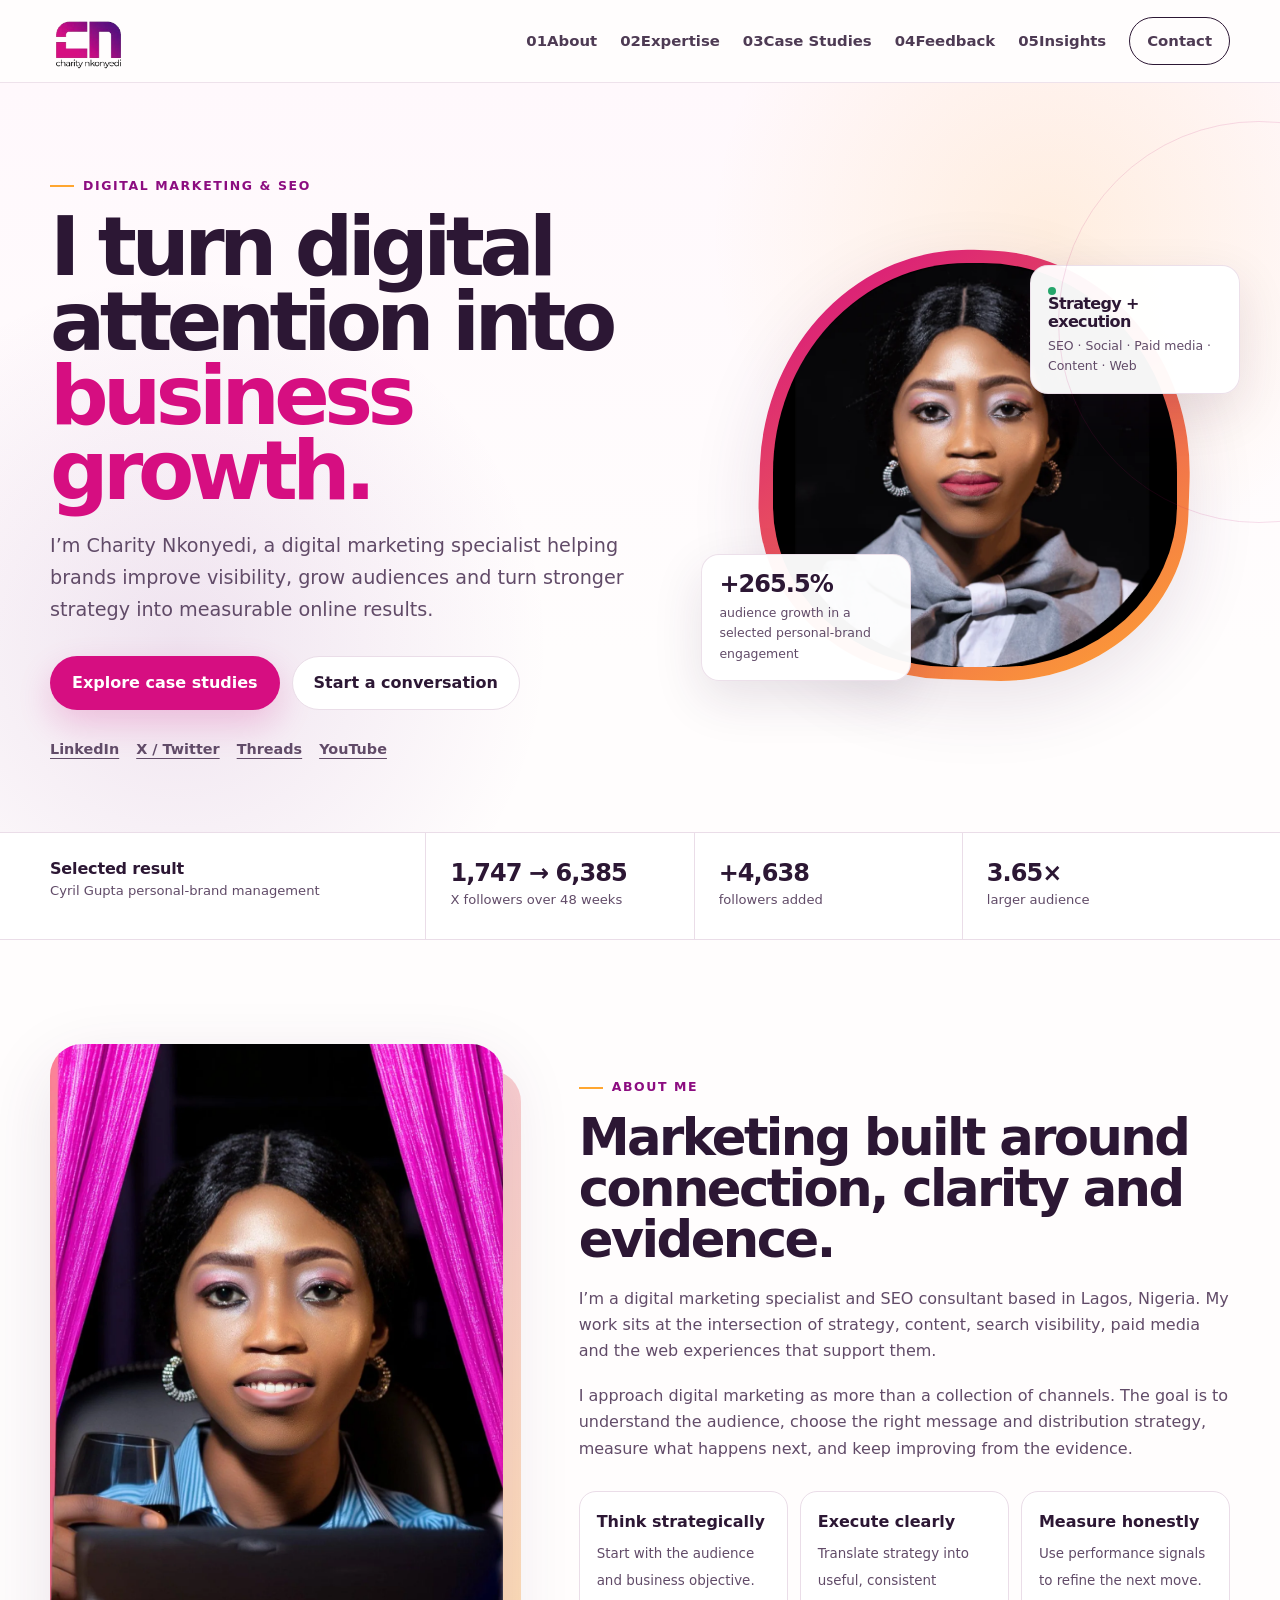
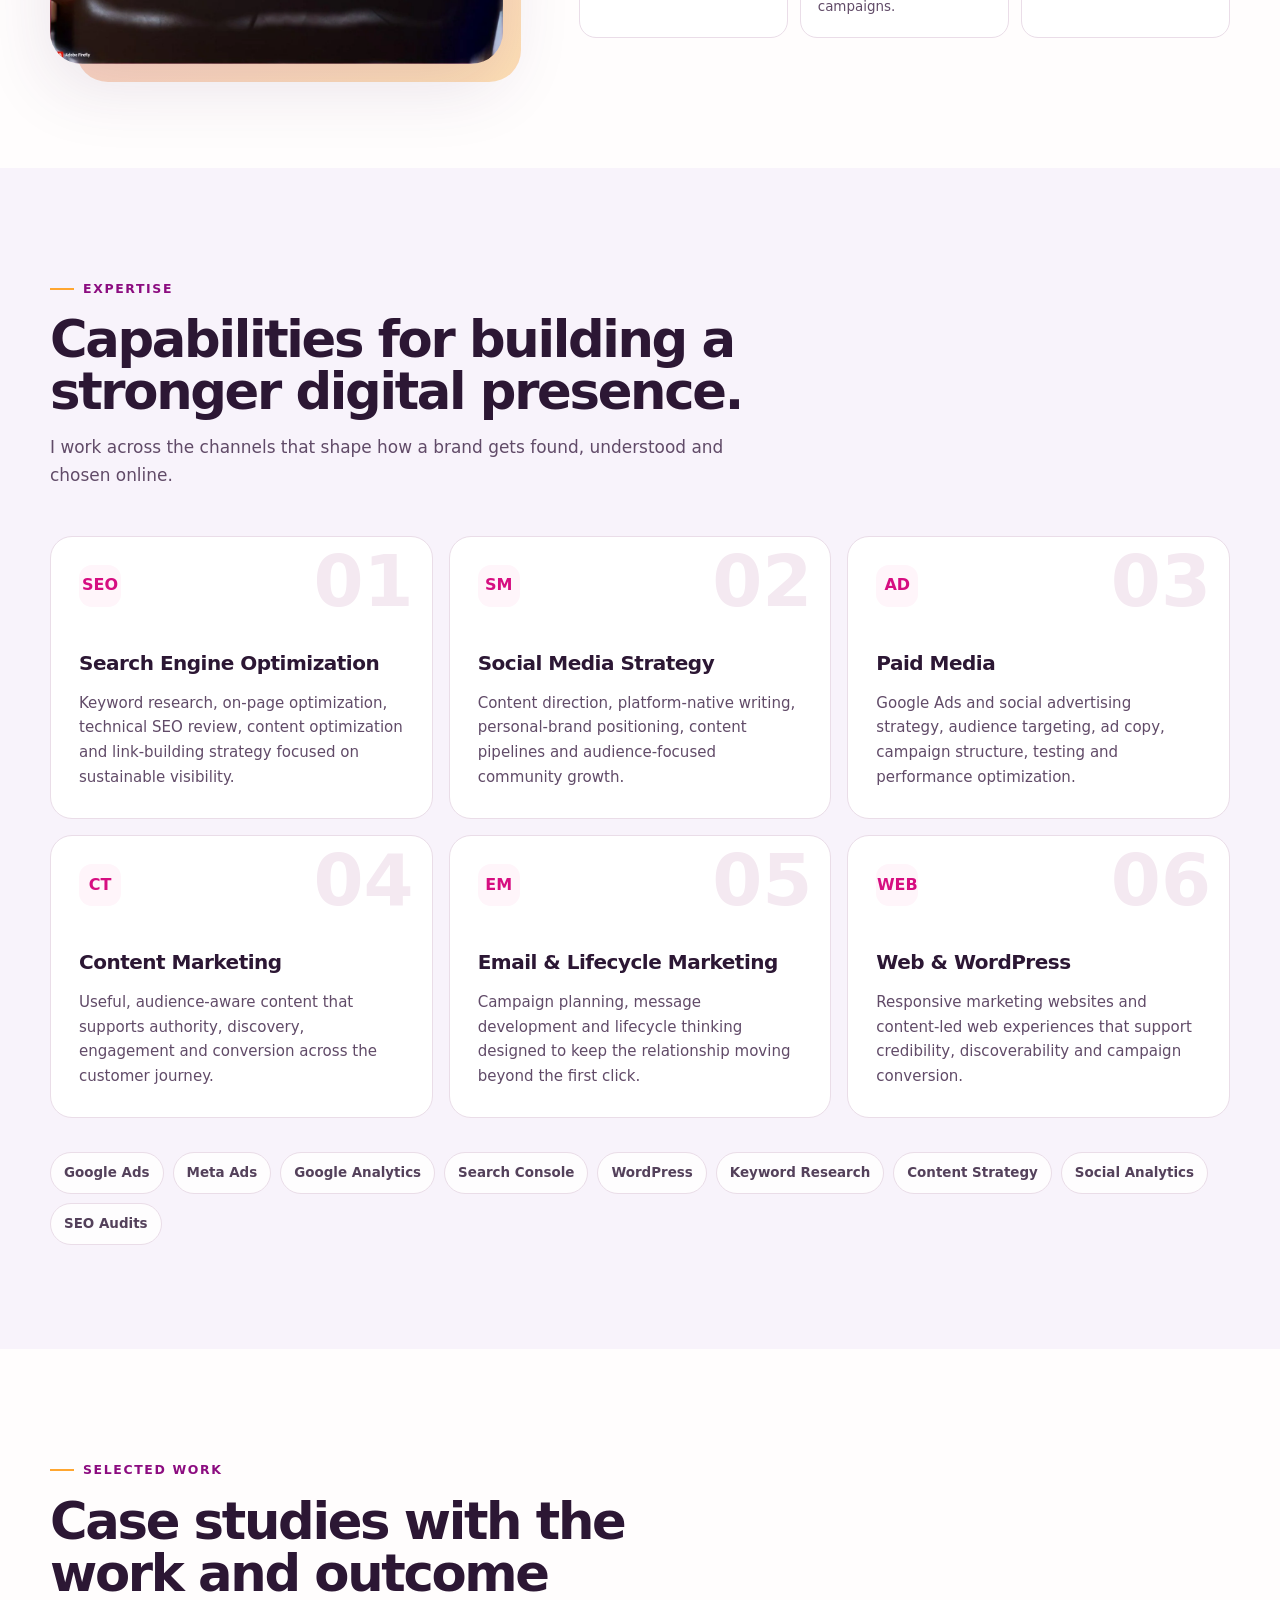
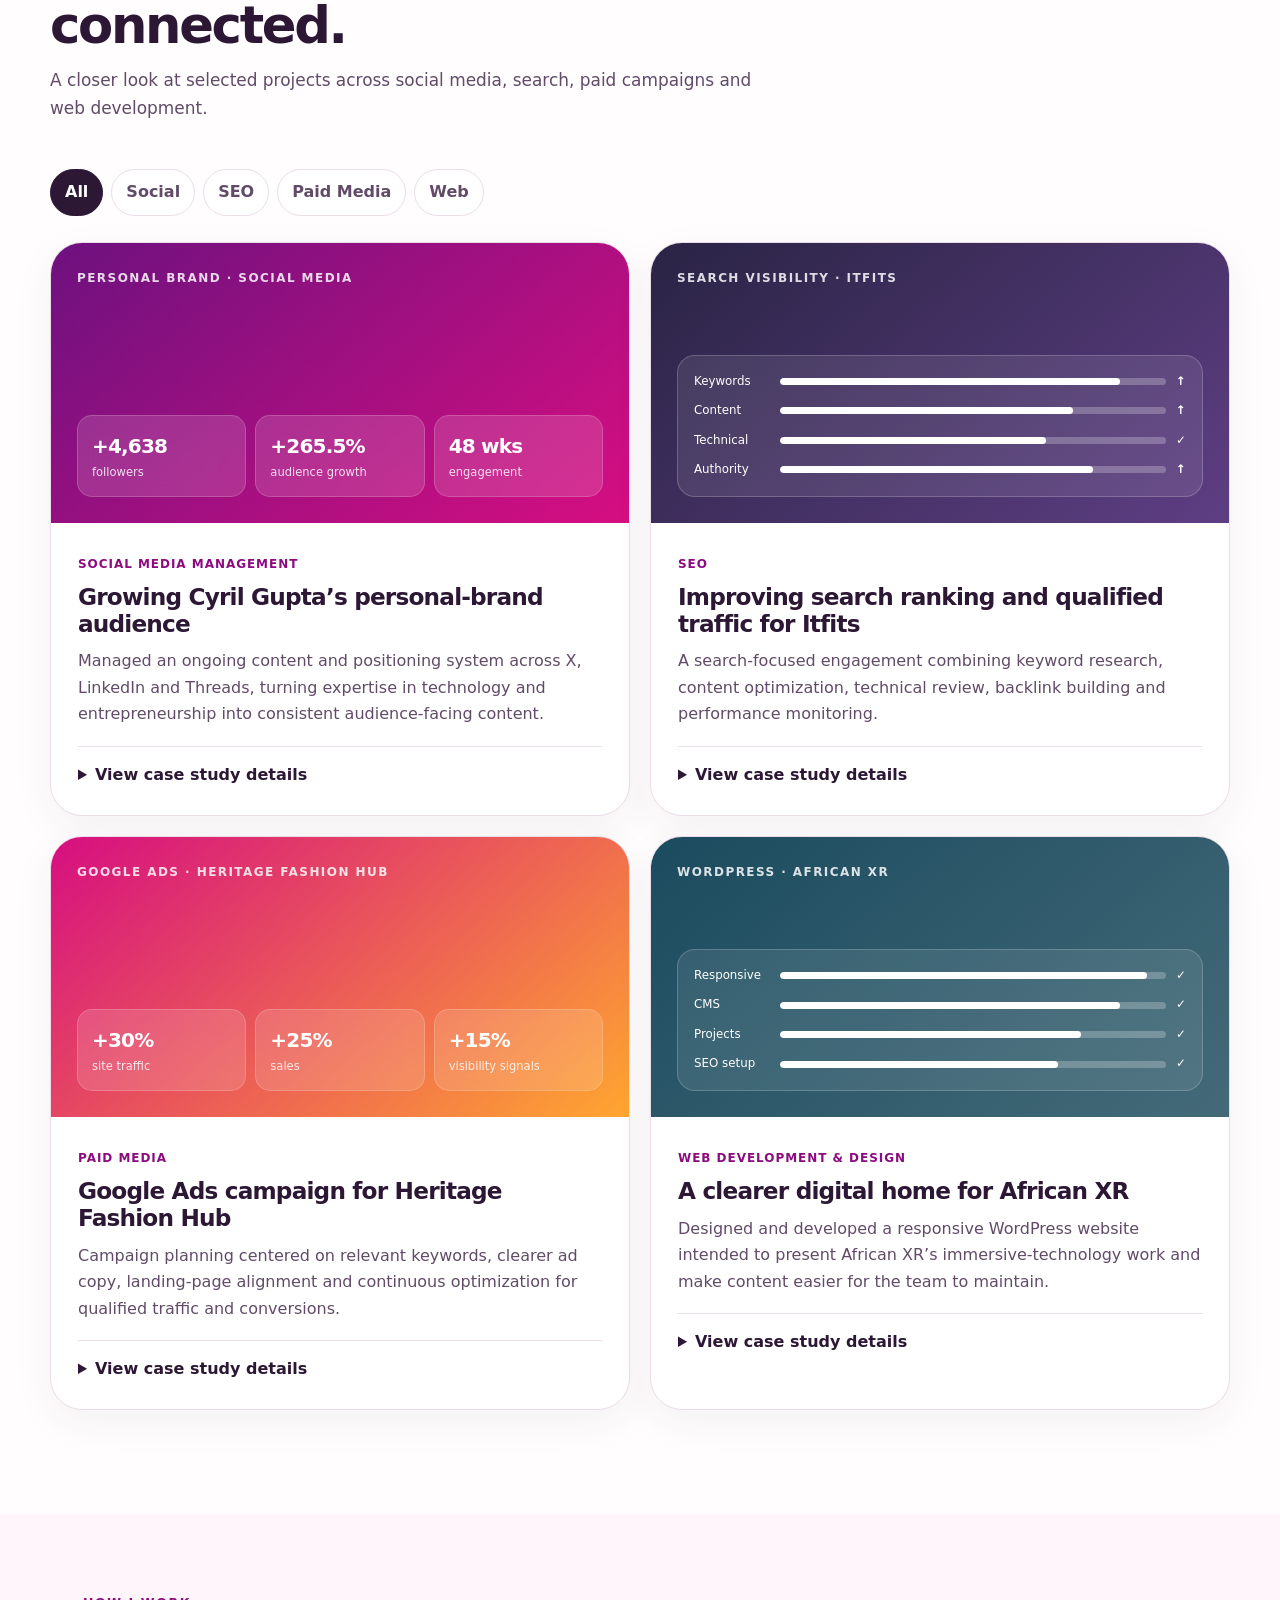
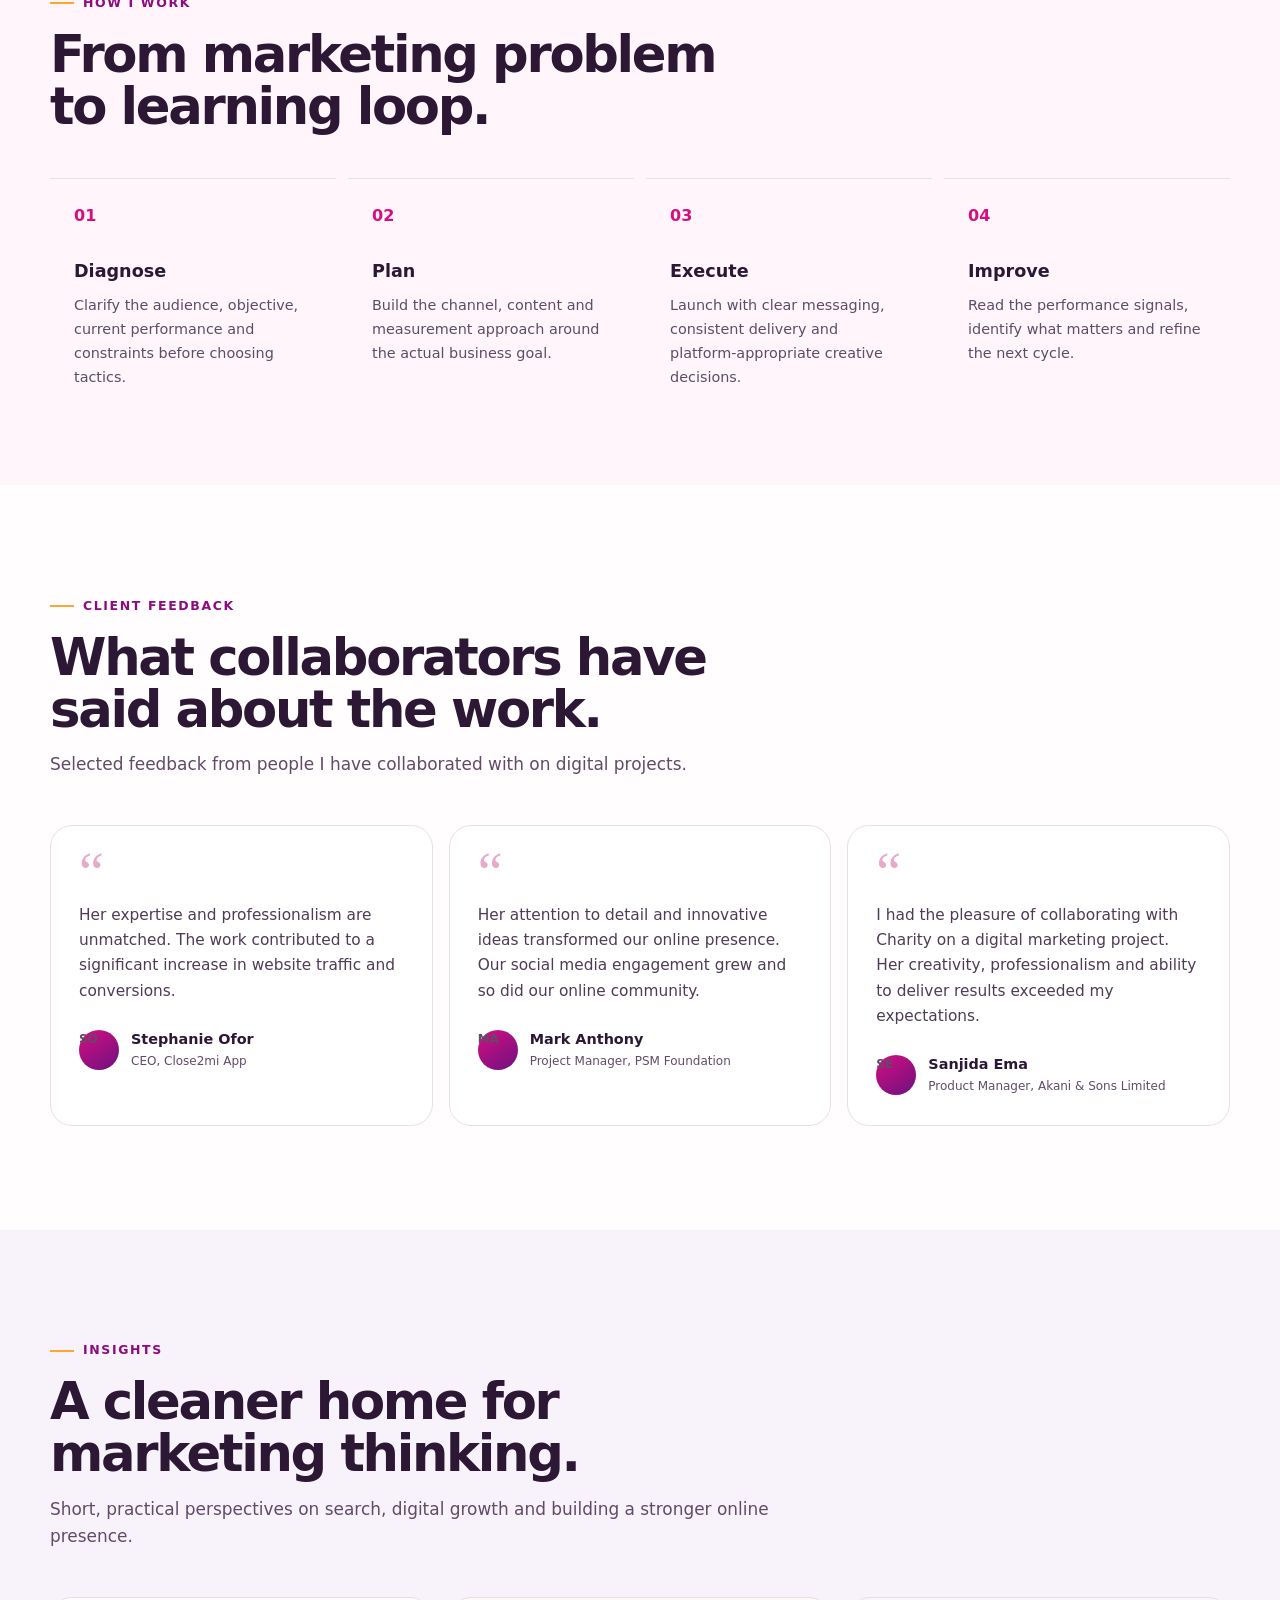
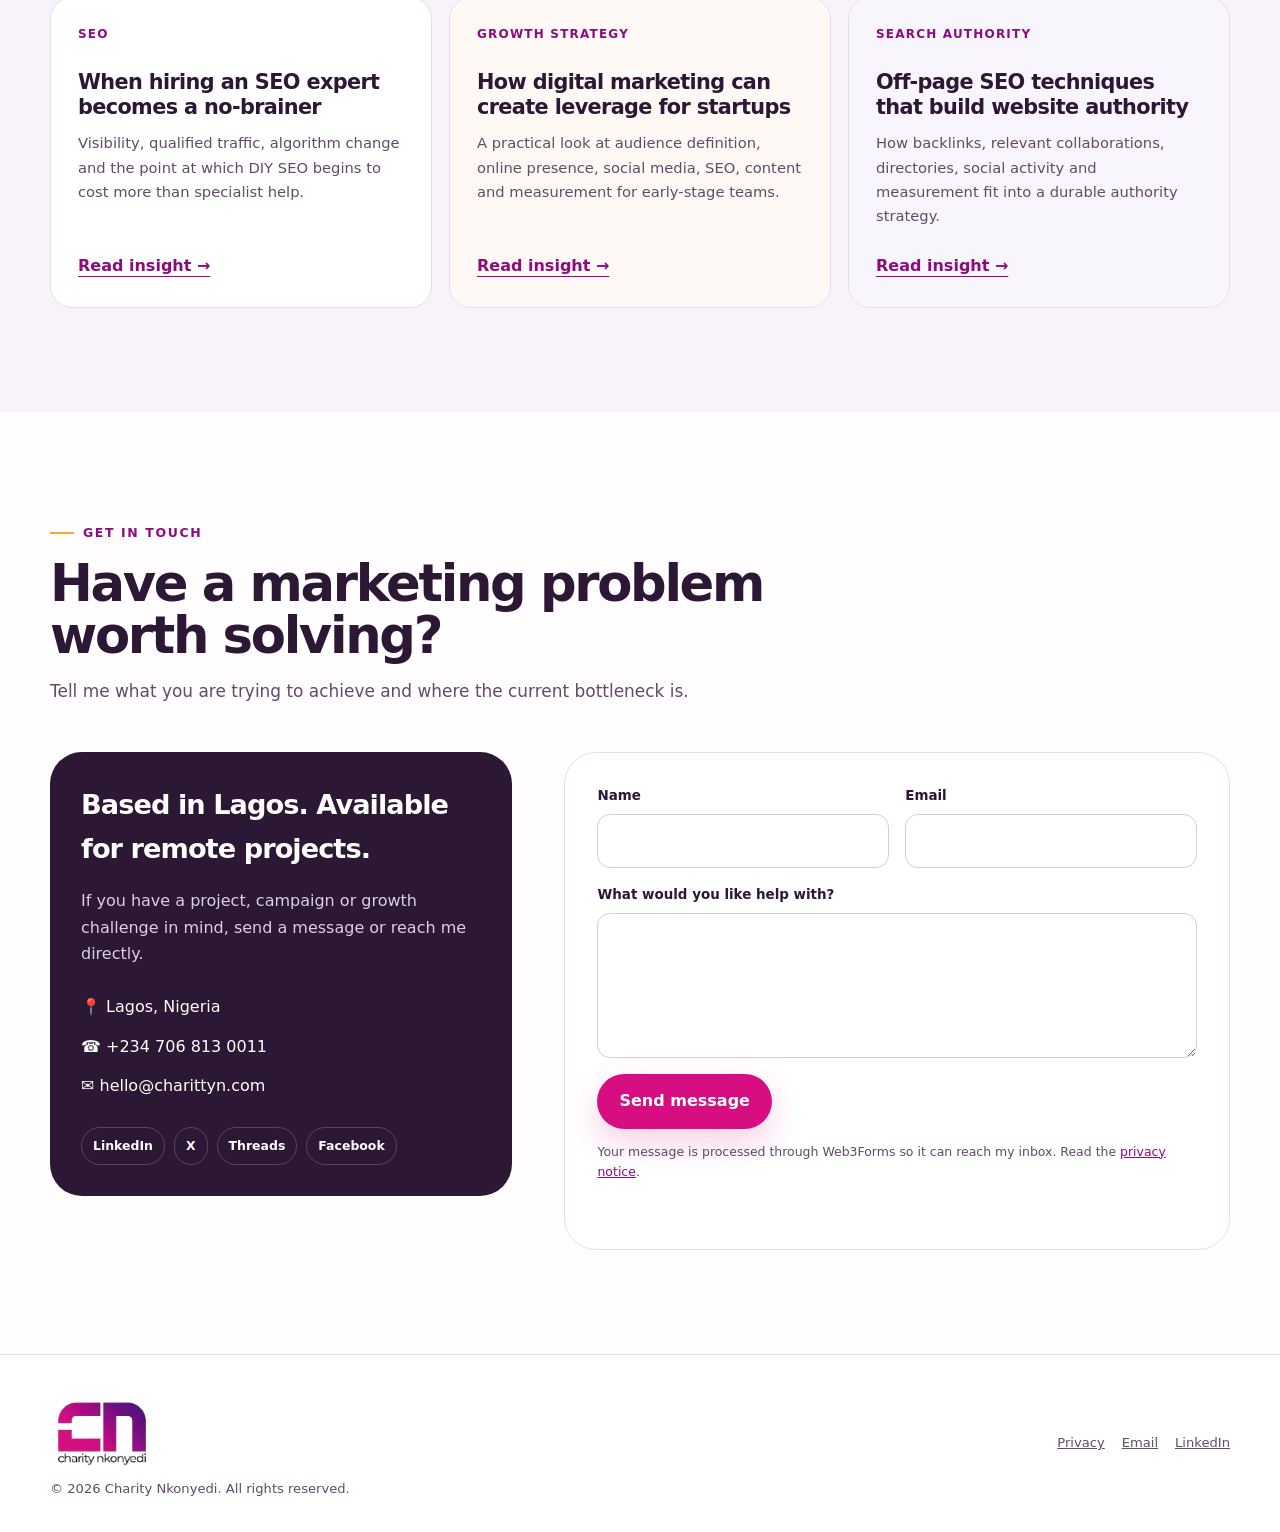
==== commit 728d3c8e: "Refine mobile experience and social links" ====
--- a/index.html
+++ b/index.html
@@ -19,7 +19,7 @@
   <meta name="twitter:description" content="Strategy, content, search and paid media focused on measurable digital growth.">
   <meta name="twitter:image" content="https://www.charittyn.com/images/og-image.jpg">
   <link rel="icon" href="favicon.ico">
-  <link rel="stylesheet" href="styles.css?v=4">
+  <link rel="stylesheet" href="styles.css?v=5">
   <script type="application/ld+json">
   {
     "@context": "https://schema.org",
@@ -39,7 +39,7 @@
       "https://www.linkedin.com/in/nkonyedi-charity/",
       "https://twitter.com/nkonyedy",
       "https://web.facebook.com/charity.james.50",
-      "https://www.instagram.com/charioma_james/",
+      "https://www.threads.com/@charity_nkonyedi",
       "https://www.youtube.com/@Charittyn/"
     ],
     "knowsAbout": [
@@ -62,16 +62,36 @@
         <img class="brand-logo" src="images/charity-logo.png" alt="Charity Nkonyedi" width="96" height="74">
       </a>
       <button class="nav-toggle" type="button" aria-expanded="false" aria-controls="primary-navigation" aria-label="Open navigation">
-        <svg viewBox="0 0 24 24" aria-hidden="true"><path d="M4 7h16M4 12h16M4 17h16" fill="none" stroke="currentColor" stroke-width="2" stroke-linecap="round"/></svg>
+        <span class="nav-toggle-line" aria-hidden="true"></span>
+        <span class="nav-toggle-line" aria-hidden="true"></span>
+        <span class="nav-toggle-line" aria-hidden="true"></span>
       </button>
-      <nav class="nav-links" id="primary-navigation" aria-label="Primary navigation">
-        <a href="#about">About</a>
-        <a href="#expertise">Expertise</a>
-        <a href="#work">Case Studies</a>
-        <a href="#feedback">Feedback</a>
-        <a href="#insights">Insights</a>
-        <a class="nav-cta" href="#contact">Contact</a>
+      <nav class="nav-links" id="primary-navigation" aria-label="Primary navigation" aria-hidden="false">
+        <div class="mobile-nav-head">
+          <span class="mobile-nav-label">Explore</span>
+          <button class="mobile-nav-close" type="button" aria-label="Close navigation">
+            <svg viewBox="0 0 24 24" aria-hidden="true"><path d="M6 6l12 12M18 6L6 18" fill="none" stroke="currentColor" stroke-width="2" stroke-linecap="round"/></svg>
+          </button>
+        </div>
+        <div class="mobile-nav-links">
+          <a href="#about"><span>01</span>About</a>
+          <a href="#expertise"><span>02</span>Expertise</a>
+          <a href="#work"><span>03</span>Case Studies</a>
+          <a href="#feedback"><span>04</span>Feedback</a>
+          <a href="#insights"><span>05</span>Insights</a>
+        </div>
+        <a class="nav-cta desktop-nav-cta" href="#contact">Contact</a>
+        <div class="mobile-nav-bottom">
+          <p>Ready to strengthen your digital presence?</p>
+          <a class="nav-cta" href="#contact">Start a conversation</a>
+          <div class="mobile-nav-social" aria-label="Social profiles">
+            <a href="https://www.linkedin.com/in/nkonyedi-charity/" target="_blank" rel="noopener noreferrer">LinkedIn</a>
+            <a href="https://twitter.com/nkonyedy" target="_blank" rel="noopener noreferrer">X</a>
+            <a href="https://www.threads.com/@charity_nkonyedi" target="_blank" rel="noopener noreferrer">Threads</a>
+          </div>
+        </div>
       </nav>
+      <button class="nav-backdrop" type="button" tabindex="-1" aria-label="Close navigation" aria-hidden="true"></button>
     </div>
   </header>
 
@@ -89,7 +109,7 @@
           <div class="hero-social" aria-label="Social profiles">
             <a href="https://www.linkedin.com/in/nkonyedi-charity/" target="_blank" rel="noopener noreferrer">LinkedIn</a>
             <a href="https://twitter.com/nkonyedy" target="_blank" rel="noopener noreferrer">X / Twitter</a>
-            <a href="https://www.instagram.com/charioma_james/" target="_blank" rel="noopener noreferrer">Instagram</a>
+            <a href="https://www.threads.com/@charity_nkonyedi" target="_blank" rel="noopener noreferrer">Threads</a>
             <a href="https://www.youtube.com/@Charittyn/" target="_blank" rel="noopener noreferrer">YouTube</a>
           </div>
         </div>
@@ -422,7 +442,7 @@
             <div class="contact-social" aria-label="Social profiles">
               <a href="https://www.linkedin.com/in/nkonyedi-charity/" target="_blank" rel="noopener noreferrer">LinkedIn</a>
               <a href="https://twitter.com/nkonyedy" target="_blank" rel="noopener noreferrer">X</a>
-              <a href="https://www.instagram.com/charioma_james/" target="_blank" rel="noopener noreferrer">Instagram</a>
+              <a href="https://www.threads.com/@charity_nkonyedi" target="_blank" rel="noopener noreferrer">Threads</a>
               <a href="https://web.facebook.com/charity.james.50" target="_blank" rel="noopener noreferrer">Facebook</a>
             </div>
           </aside>
@@ -453,6 +473,15 @@
                 </div>
               </div>
             </form>
+            <div class="form-success-panel" id="form-success-panel" role="status" aria-live="polite" tabindex="-1" hidden>
+              <div class="success-icon" aria-hidden="true">
+                <svg viewBox="0 0 24 24"><path d="M5 12.5l4.2 4.2L19 7" fill="none" stroke="currentColor" stroke-width="2.4" stroke-linecap="round" stroke-linejoin="round"/></svg>
+              </div>
+              <span class="eyebrow">Message sent</span>
+              <h3>Thank you for reaching out.</h3>
+              <p>Your message has been delivered successfully. I’ll get back to you as soon as I can.</p>
+              <button class="btn btn-secondary" id="send-another-message" type="button">Send another message</button>
+            </div>
           </div>
         </div>
       </div>
--- a/styles.css
+++ b/styles.css
@@ -397,3 +397,311 @@
 }
 
 @media (max-width: 760px) { .brand-logo { width:72px; } .site-footer .brand-logo { width:96px; } }
+
+/* v4 mobile navigation, hero card positioning and contact feedback */
+.mobile-nav-head,
+.mobile-nav-bottom { display: none; }
+.mobile-nav-links { display: contents; }
+.nav-backdrop { display: none; }
+
+.form-success-panel[hidden] { display: none; }
+.form-success-panel {
+  min-height: 390px;
+  display: flex;
+  flex-direction: column;
+  justify-content: center;
+  align-items: flex-start;
+  padding: 20px 4px;
+}
+.success-icon {
+  width: 58px;
+  height: 58px;
+  display: grid;
+  place-items: center;
+  border-radius: 50%;
+  color: white;
+  background: var(--success);
+  box-shadow: 0 14px 30px rgba(23,107,77,.18);
+  margin-bottom: 24px;
+}
+.success-icon svg { width: 30px; height: 30px; }
+.form-success-panel h3 {
+  margin: 9px 0 12px;
+  font-size: clamp(2rem, 4vw, 3.2rem);
+  line-height: 1;
+  letter-spacing: -.05em;
+}
+.form-success-panel p {
+  max-width: 560px;
+  margin: 0 0 24px;
+  color: var(--ink-soft);
+  font-size: 1rem;
+}
+.form-status:not(:empty) {
+  display: block;
+  padding: 12px 14px;
+  border-radius: 12px;
+}
+.form-status.error { background: #fff0f2; border: 1px solid #f5c6cf; }
+.form-status:not(.error):not(.success):not(:empty) { background: var(--paper-pink); }
+
+@media (max-width: 980px) {
+  body.nav-open { overflow: hidden; }
+  .site-header { z-index: 100; }
+  .nav-toggle {
+    position: relative;
+    z-index: 132;
+    display: flex;
+    flex-direction: column;
+    gap: 5px;
+    flex: 0 0 auto;
+  }
+  .nav-toggle-line {
+    width: 20px;
+    height: 2px;
+    border-radius: 999px;
+    background: currentColor;
+    transition: transform .24s ease, opacity .18s ease;
+  }
+  .nav-links {
+    position: fixed;
+    top: 0;
+    right: 0;
+    left: auto;
+    width: min(88vw, 410px);
+    height: 100vh;
+    height: 100dvh;
+    display: flex;
+    flex-direction: column;
+    align-items: stretch;
+    gap: 0;
+    padding: 26px 26px 30px;
+    background:
+      radial-gradient(circle at 90% 2%, rgba(214,14,129,.10), transparent 29%),
+      linear-gradient(180deg, #fffafd 0%, #fff 55%);
+    border: 0;
+    border-left: 1px solid var(--line);
+    box-shadow: -24px 0 70px rgba(40,24,44,.16);
+    z-index: 130;
+    overflow-y: auto;
+    overscroll-behavior: contain;
+    transform: translate3d(105%,0,0);
+    visibility: hidden;
+    pointer-events: none;
+    transition: transform .42s cubic-bezier(.22,.78,.21,1), visibility .42s;
+  }
+  .nav-links.open {
+    display: flex;
+    transform: translate3d(0,0,0);
+    visibility: visible;
+    pointer-events: auto;
+  }
+  .mobile-nav-head {
+    min-height: 48px;
+    display: flex;
+    align-items: center;
+    justify-content: space-between;
+    padding-bottom: 22px;
+    margin-bottom: 8px;
+    border-bottom: 1px solid var(--line);
+  }
+  .mobile-nav-label {
+    color: var(--brand-dark);
+    font-size: .76rem;
+    font-weight: 900;
+    text-transform: uppercase;
+    letter-spacing: .14em;
+  }
+  .mobile-nav-close {
+    width: 44px;
+    height: 44px;
+    display: grid;
+    place-items: center;
+    padding: 0;
+    border: 1px solid var(--line);
+    border-radius: 50%;
+    background: white;
+    color: var(--ink);
+    cursor: pointer;
+  }
+  .mobile-nav-close svg { width: 20px; height: 20px; }
+  .mobile-nav-links {
+    display: flex;
+    flex-direction: column;
+    padding: 6px 0 16px;
+  }
+  .nav-links .mobile-nav-links a {
+    display: flex;
+    align-items: baseline;
+    gap: 16px;
+    padding: 19px 2px;
+    border-bottom: 1px solid rgba(234,221,232,.78);
+    color: var(--ink);
+    font-size: clamp(1.35rem, 5vw, 1.75rem);
+    font-weight: 820;
+    line-height: 1.05;
+    letter-spacing: -.035em;
+  }
+  .mobile-nav-links a span {
+    min-width: 22px;
+    color: var(--brand);
+    font-size: .68rem;
+    font-weight: 900;
+    letter-spacing: .08em;
+  }
+  .mobile-nav-bottom {
+    display: flex;
+    flex-direction: column;
+    gap: 16px;
+    margin-top: auto;
+    padding-top: 26px;
+  }
+  .mobile-nav-bottom p {
+    margin: 0;
+    color: var(--ink-soft);
+    font-size: .92rem;
+    line-height: 1.55;
+  }
+  .nav-links .nav-cta {
+    width: 100%;
+    min-height: 52px;
+    display: inline-flex;
+    align-items: center;
+    justify-content: center;
+    padding: 13px 18px;
+    border: 0;
+    border-radius: 999px;
+    color: white;
+    background: var(--brand);
+    font-size: .95rem;
+    font-weight: 850;
+  }
+  .mobile-nav-social {
+    display: flex;
+    flex-wrap: wrap;
+    gap: 8px 15px;
+  }
+  .nav-links .mobile-nav-social a {
+    padding: 0;
+    color: var(--ink-soft);
+    font-size: .78rem;
+    font-weight: 760;
+    text-decoration: underline;
+    text-underline-offset: 4px;
+  }
+  .nav-backdrop {
+    position: fixed;
+    inset: 0;
+    z-index: 120;
+    display: block;
+    padding: 0;
+    border: 0;
+    background: rgba(31,18,36,.46);
+    opacity: 0;
+    visibility: hidden;
+    pointer-events: none;
+    backdrop-filter: blur(2px);
+    transition: opacity .3s ease, visibility .3s ease;
+  }
+  .nav-backdrop.open {
+    opacity: 1;
+    visibility: visible;
+    pointer-events: auto;
+  }
+  .site-header .container { position: static; }
+}
+
+@media (max-width: 720px) {
+  .hero-visual {
+    min-height: 470px;
+    padding-top: 52px;
+  }
+  .portrait-shell { width: min(324px, 88%); }
+  .floating-card {
+    width: 158px;
+    padding: 12px 13px;
+    border-radius: 16px;
+  }
+  .floating-card strong { font-size: 1.2rem; }
+  .floating-card span { font-size: .72rem; line-height: 1.35; }
+  .card-role {
+    top: 2px;
+    right: 2px;
+    width: 160px;
+  }
+  .card-role strong { font-size: .9rem; }
+  .card-growth {
+    left: 2px;
+    bottom: 2px;
+    width: 154px;
+  }
+}
+
+@media (max-width: 390px) {
+  .nav-links { width: 92vw; padding-inline: 22px; }
+  .hero-visual { min-height: 458px; padding-top: 58px; }
+  .portrait-shell { width: min(308px, 88%); }
+  .card-role { top: 4px; right: 0; width: 152px; }
+  .card-growth { left: 0; bottom: 0; width: 148px; }
+}
+
+@media (max-width: 980px) {
+  .desktop-nav-cta { display: none !important; }
+  .nav-toggle { transition: opacity .2s ease, transform .2s ease, background .2s ease; }
+  body.nav-open .nav-toggle { opacity: 0; transform: scale(.92); pointer-events: none; }
+}
+
+@media (max-width: 720px) {
+  .hero-visual { min-height: 500px; padding-top: 74px; }
+  .card-role { top: 6px; right: 2px; }
+}
+
+@media (max-width: 390px) {
+  .hero-visual { min-height: 490px; padding-top: 74px; }
+  .card-role { top: 6px; right: 0; }
+}
+
+/* v5: restore original mobile hero composition; only lift the upper role card */
+@media (max-width: 720px) {
+  .hero-visual {
+    min-height: 400px;
+    padding-top: 0;
+  }
+  .portrait-shell {
+    width: min(330px, 88%);
+  }
+  .floating-card {
+    width: 170px;
+    padding: 13px;
+  }
+  .card-growth {
+    left: 0;
+    bottom: 20px;
+    width: 170px;
+  }
+  .card-role {
+    right: 0;
+    top: 28px;
+    width: 170px;
+  }
+}
+
+@media (max-width: 390px) {
+  .hero-visual {
+    min-height: 400px;
+    padding-top: 0;
+  }
+  .portrait-shell {
+    width: min(330px, 88%);
+  }
+  .card-growth {
+    left: 0;
+    bottom: 20px;
+    width: 170px;
+  }
+  .card-role {
+    right: 0;
+    top: 24px;
+    width: 166px;
+  }
+}
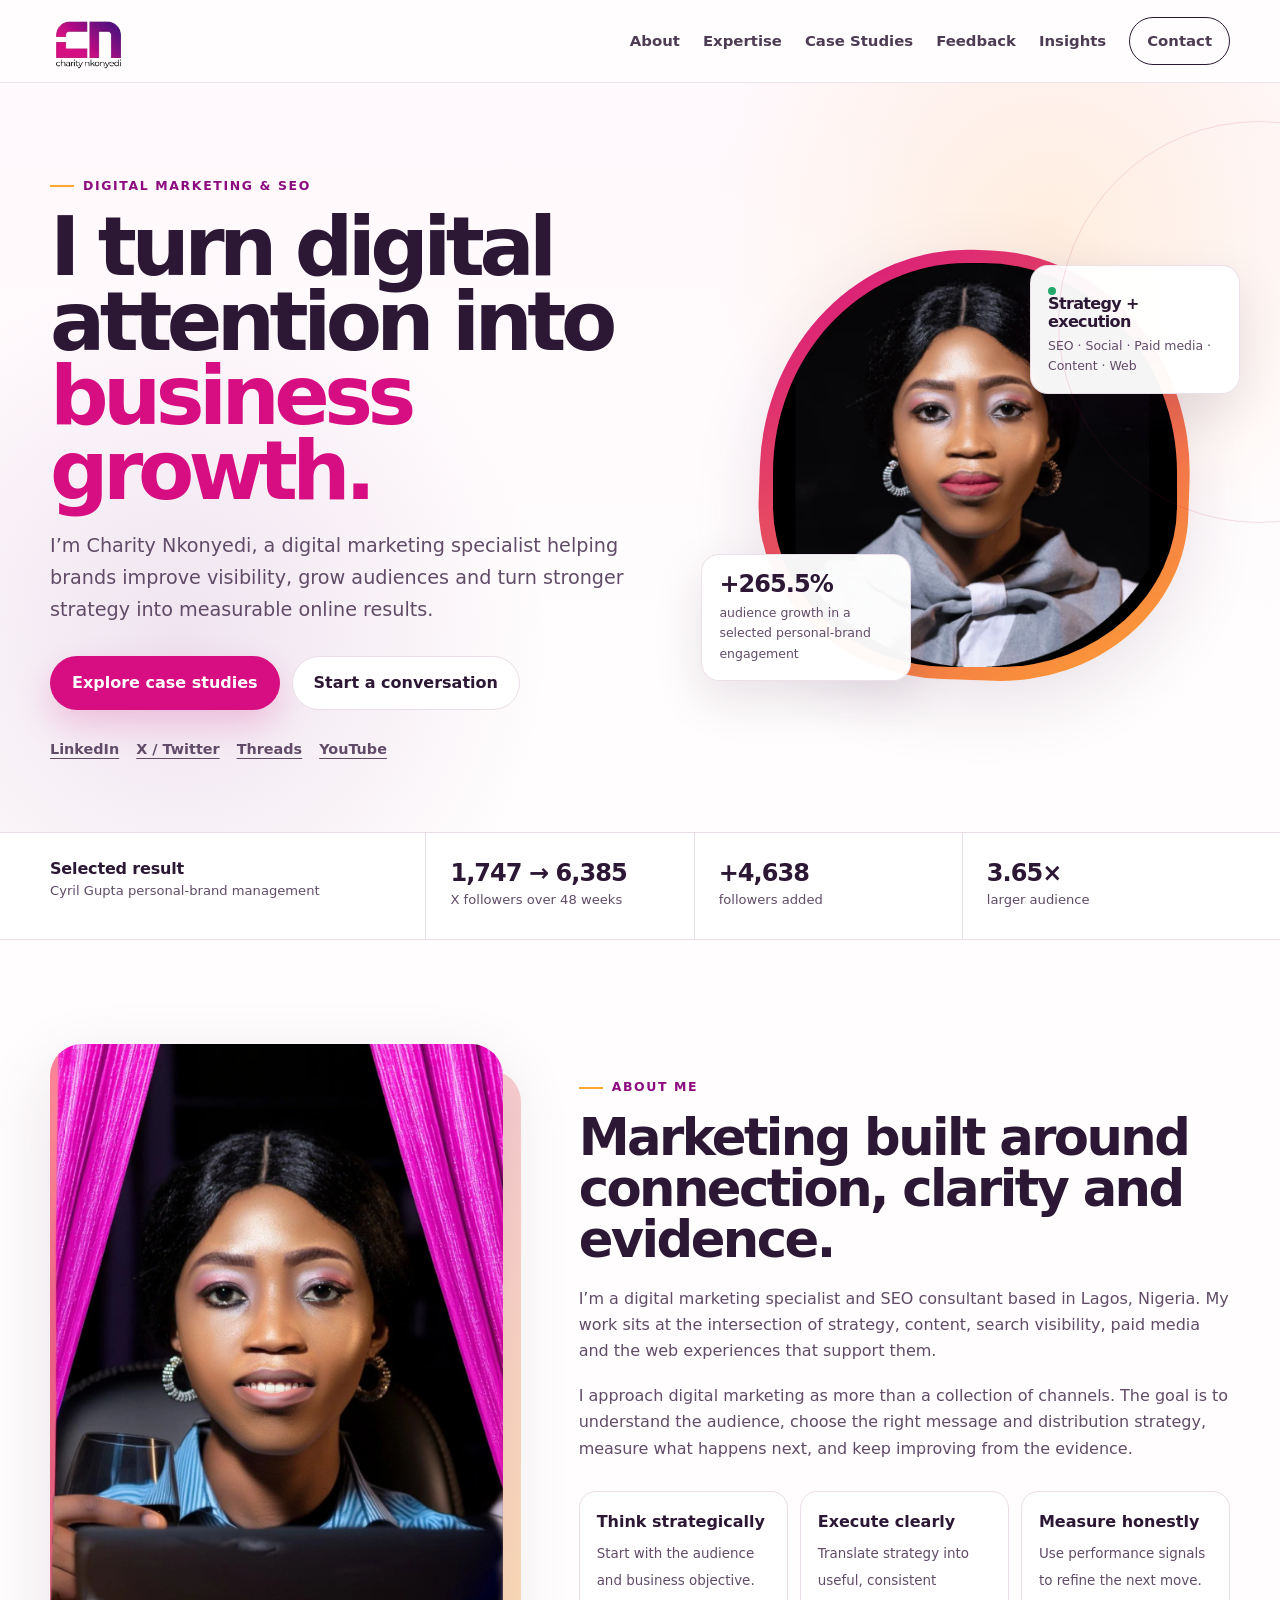
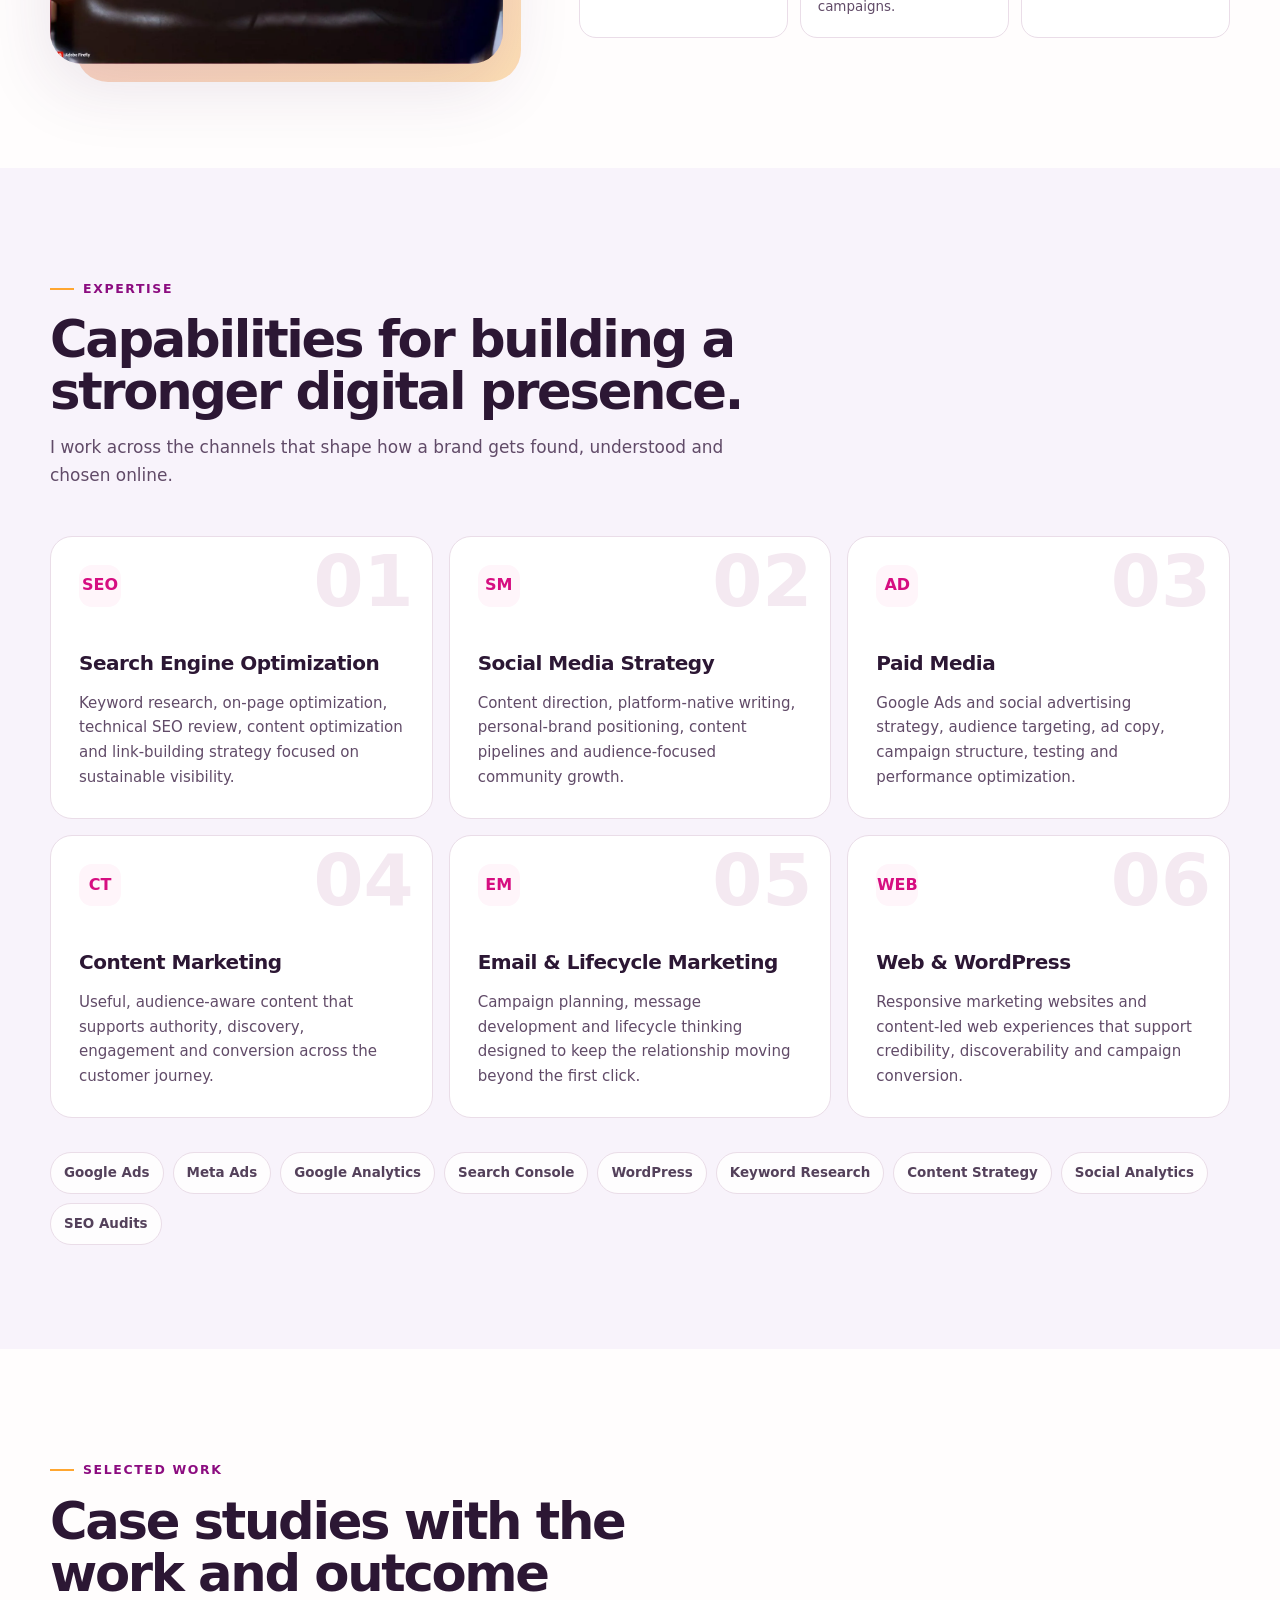
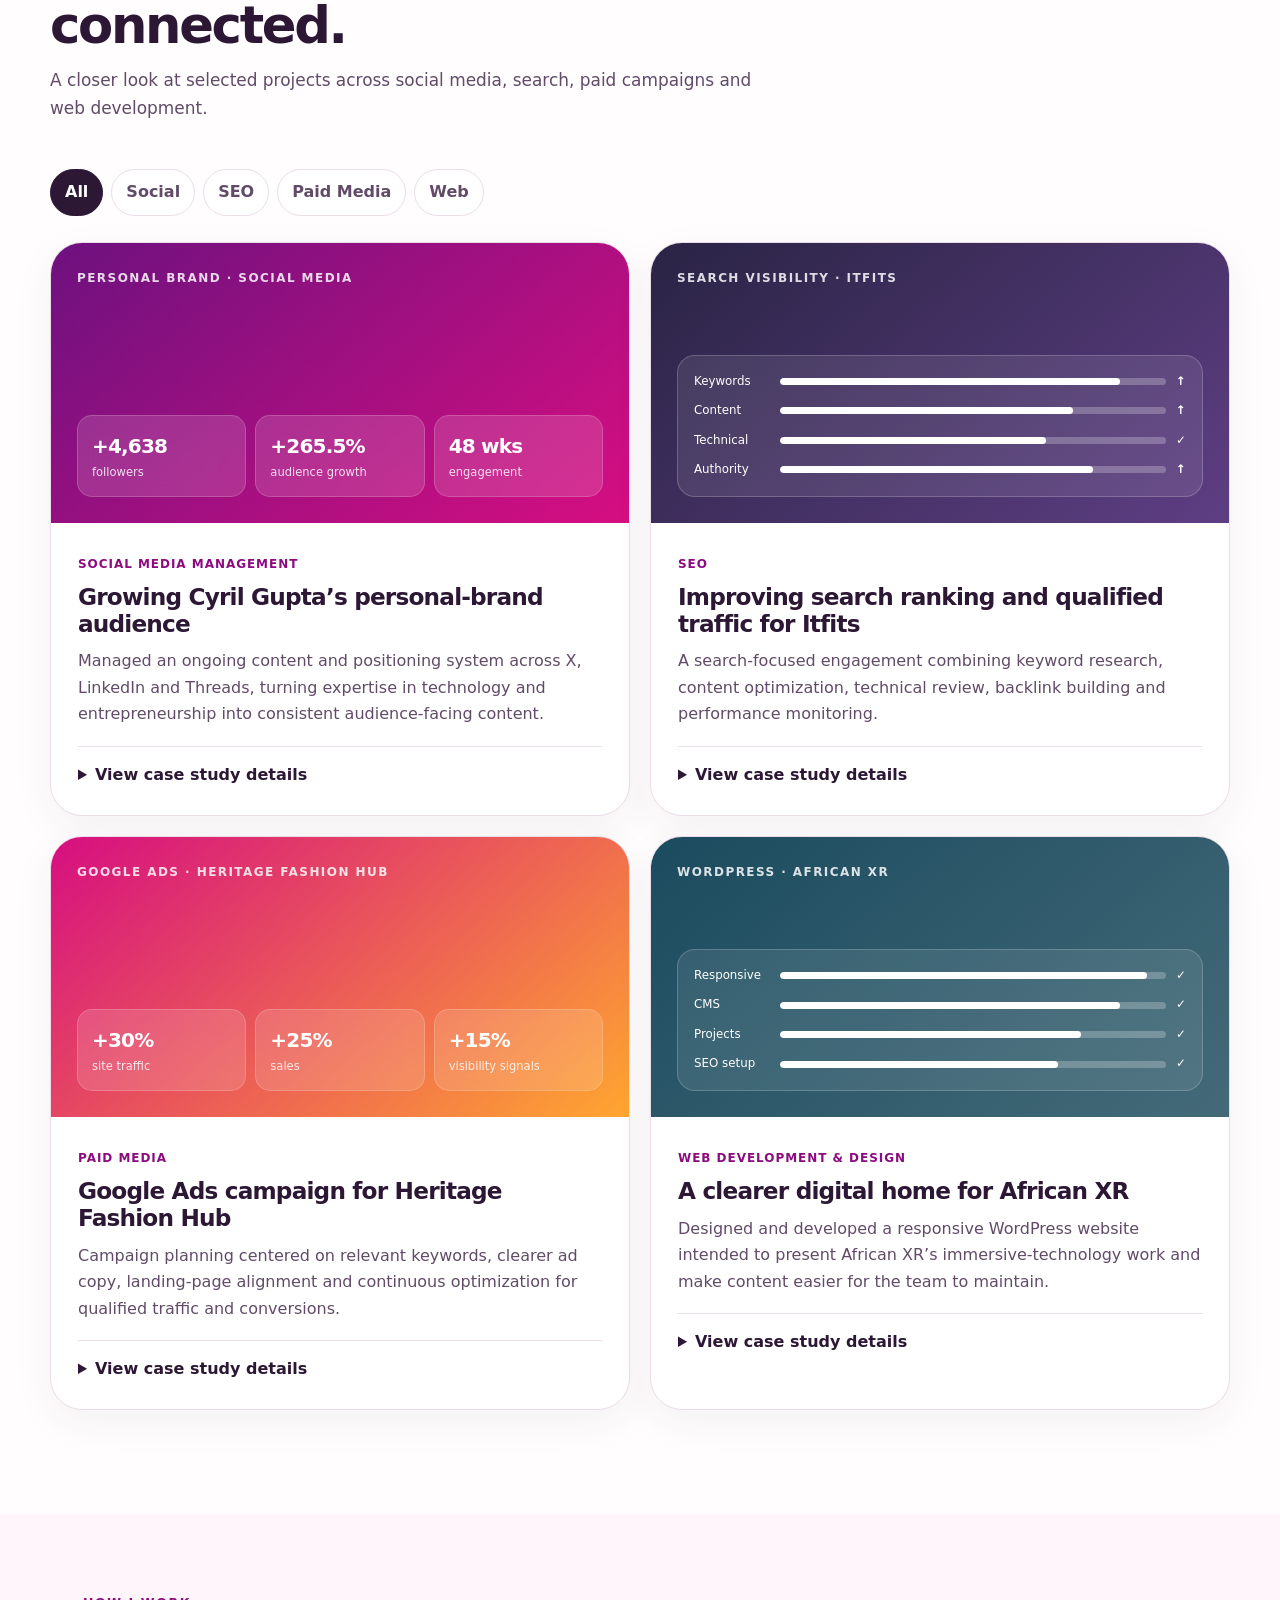
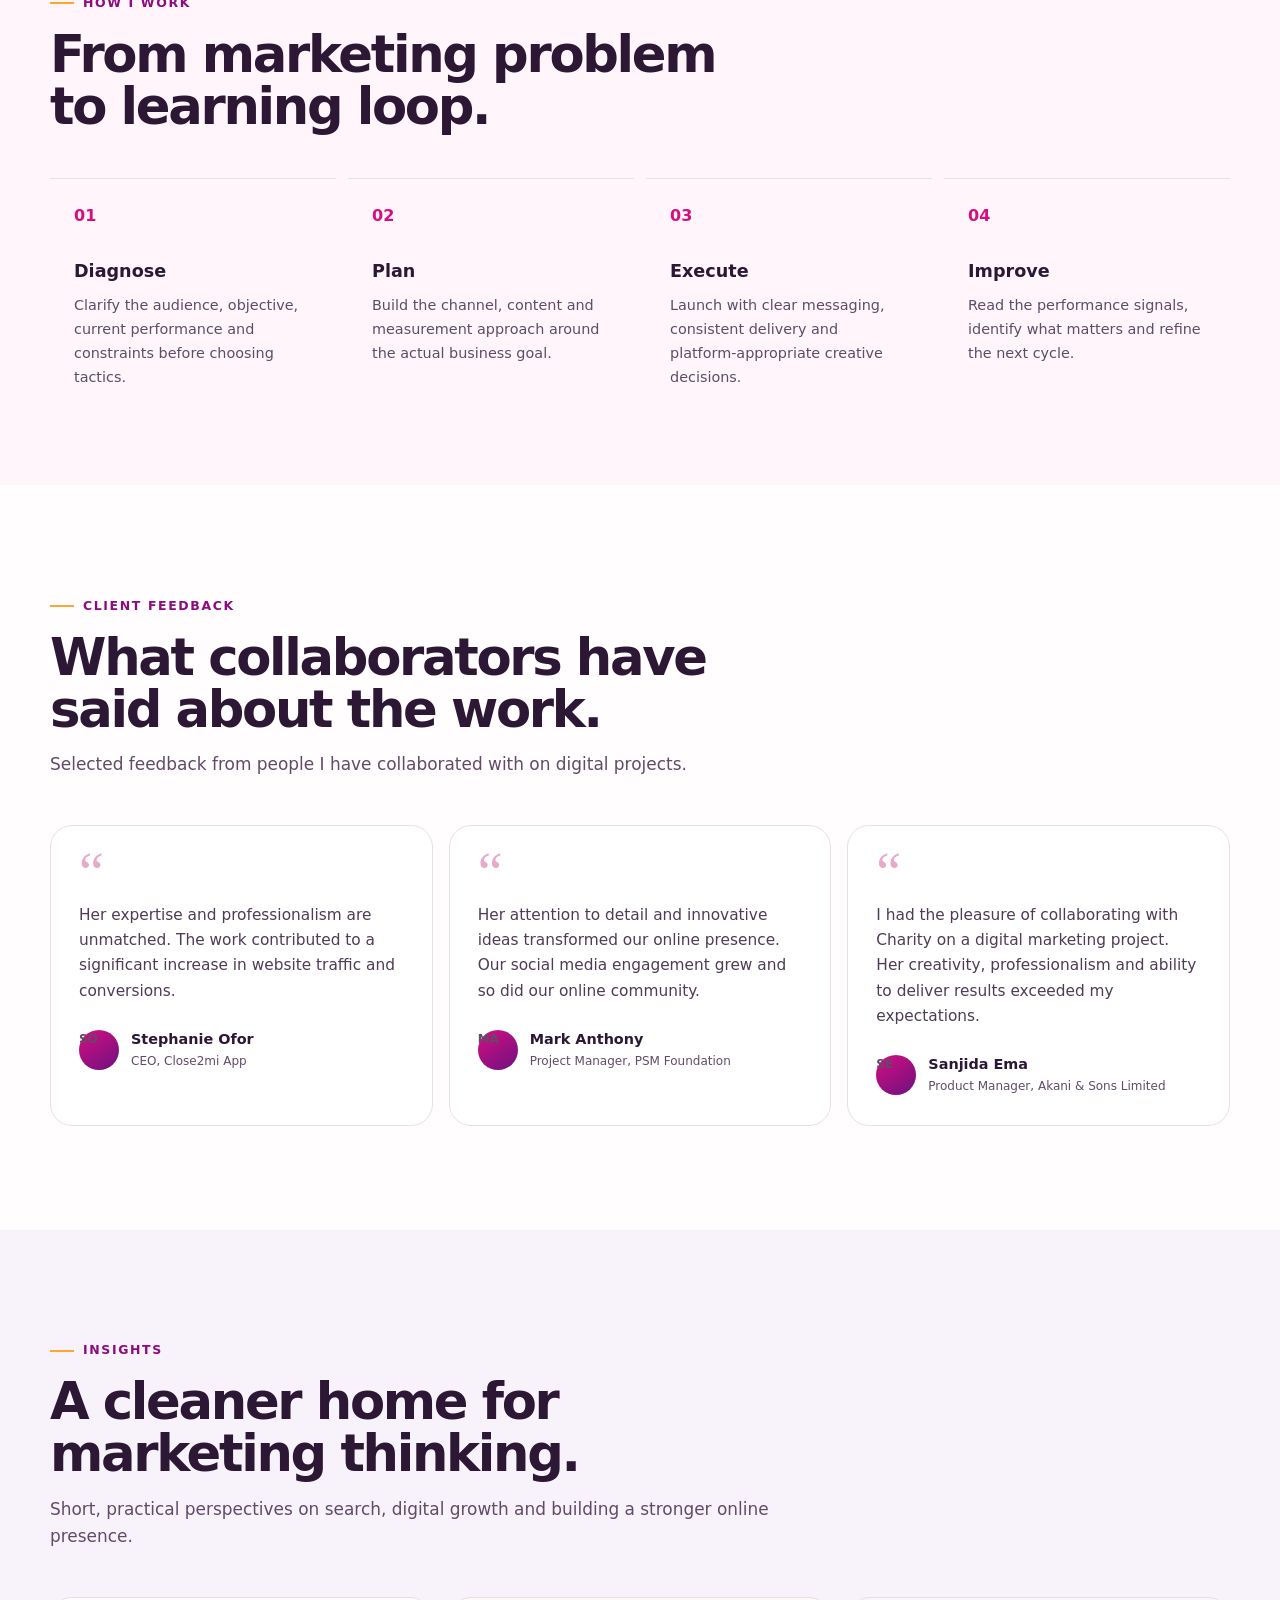
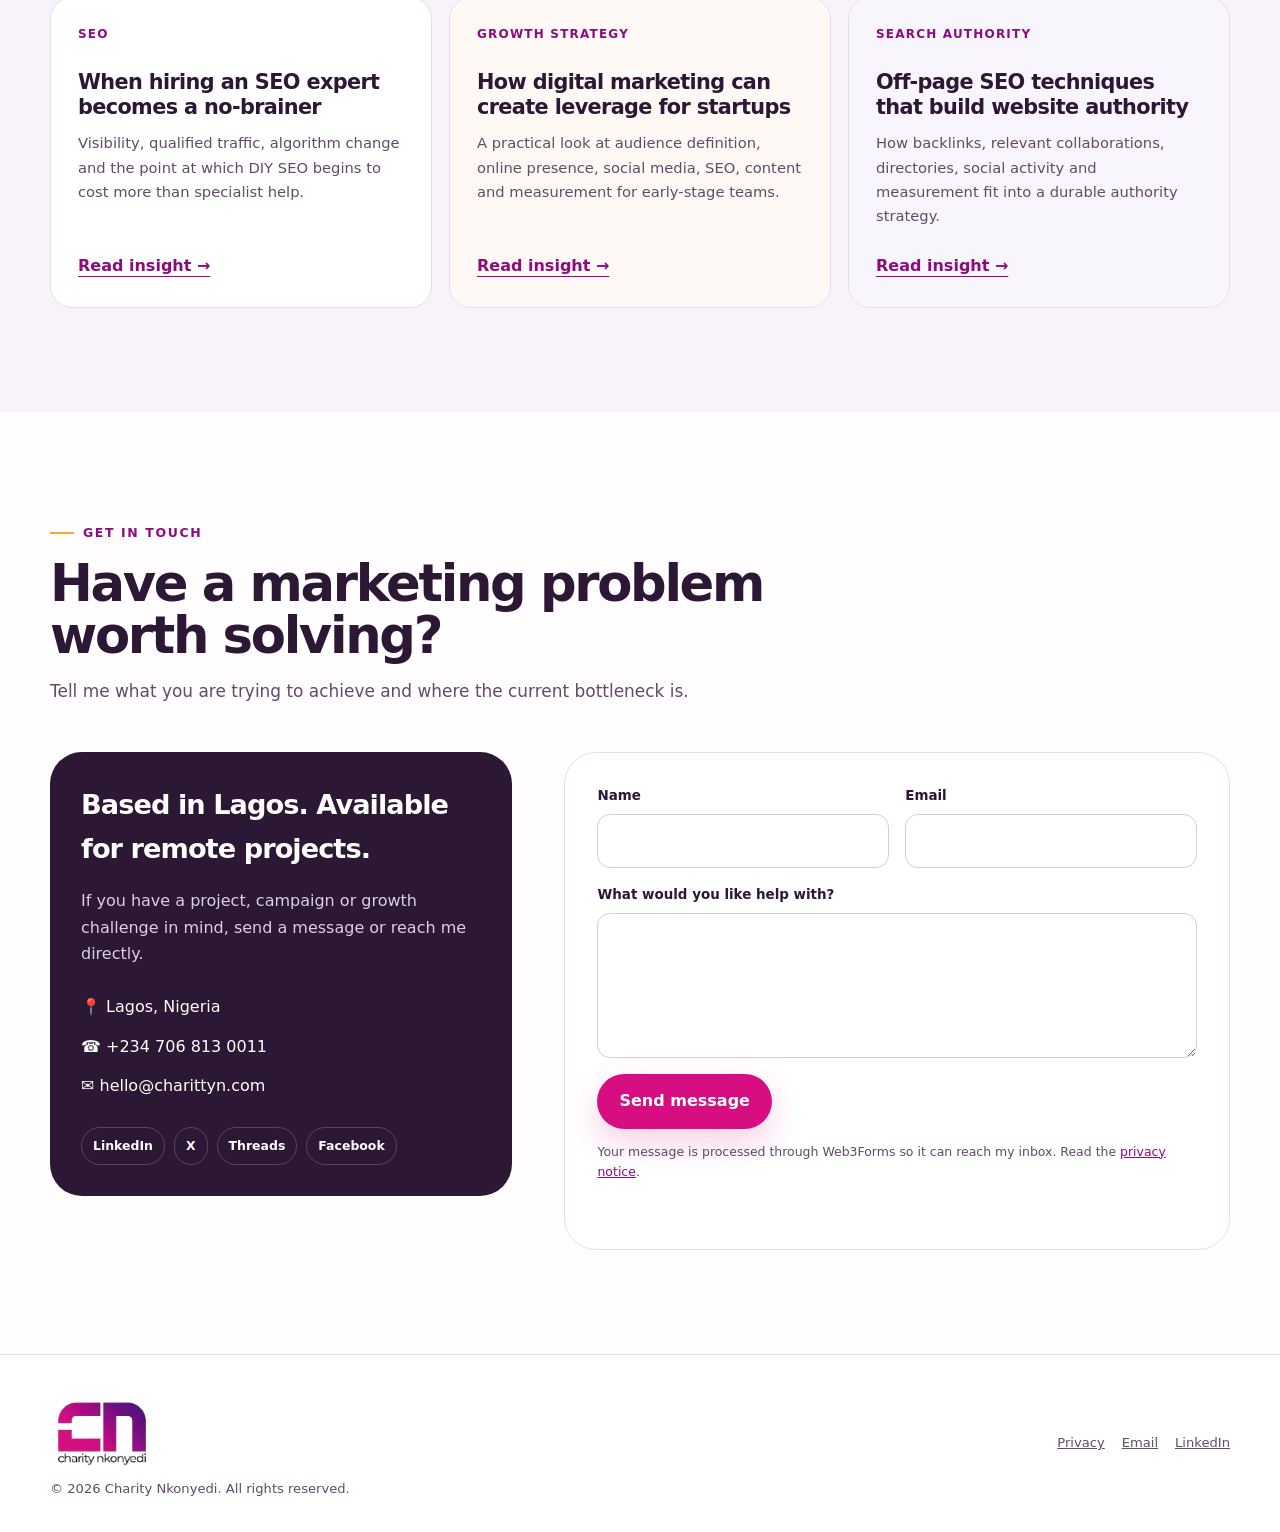
==== commit e196e805: "Remove desktop navigation numbering" ====
--- a/index.html
+++ b/index.html
@@ -19,7 +19,7 @@
   <meta name="twitter:description" content="Strategy, content, search and paid media focused on measurable digital growth.">
   <meta name="twitter:image" content="https://www.charittyn.com/images/og-image.jpg">
   <link rel="icon" href="favicon.ico">
-  <link rel="stylesheet" href="styles.css?v=5">
+  <link rel="stylesheet" href="styles.css?v=6">
   <script type="application/ld+json">
   {
     "@context": "https://schema.org",
--- a/styles.css
+++ b/styles.css
@@ -705,3 +705,8 @@
     width: 166px;
   }
 }
+
+/* v7: keep numbered navigation on mobile only */
+@media (min-width: 981px) {
+  .mobile-nav-links a span { display: none; }
+}
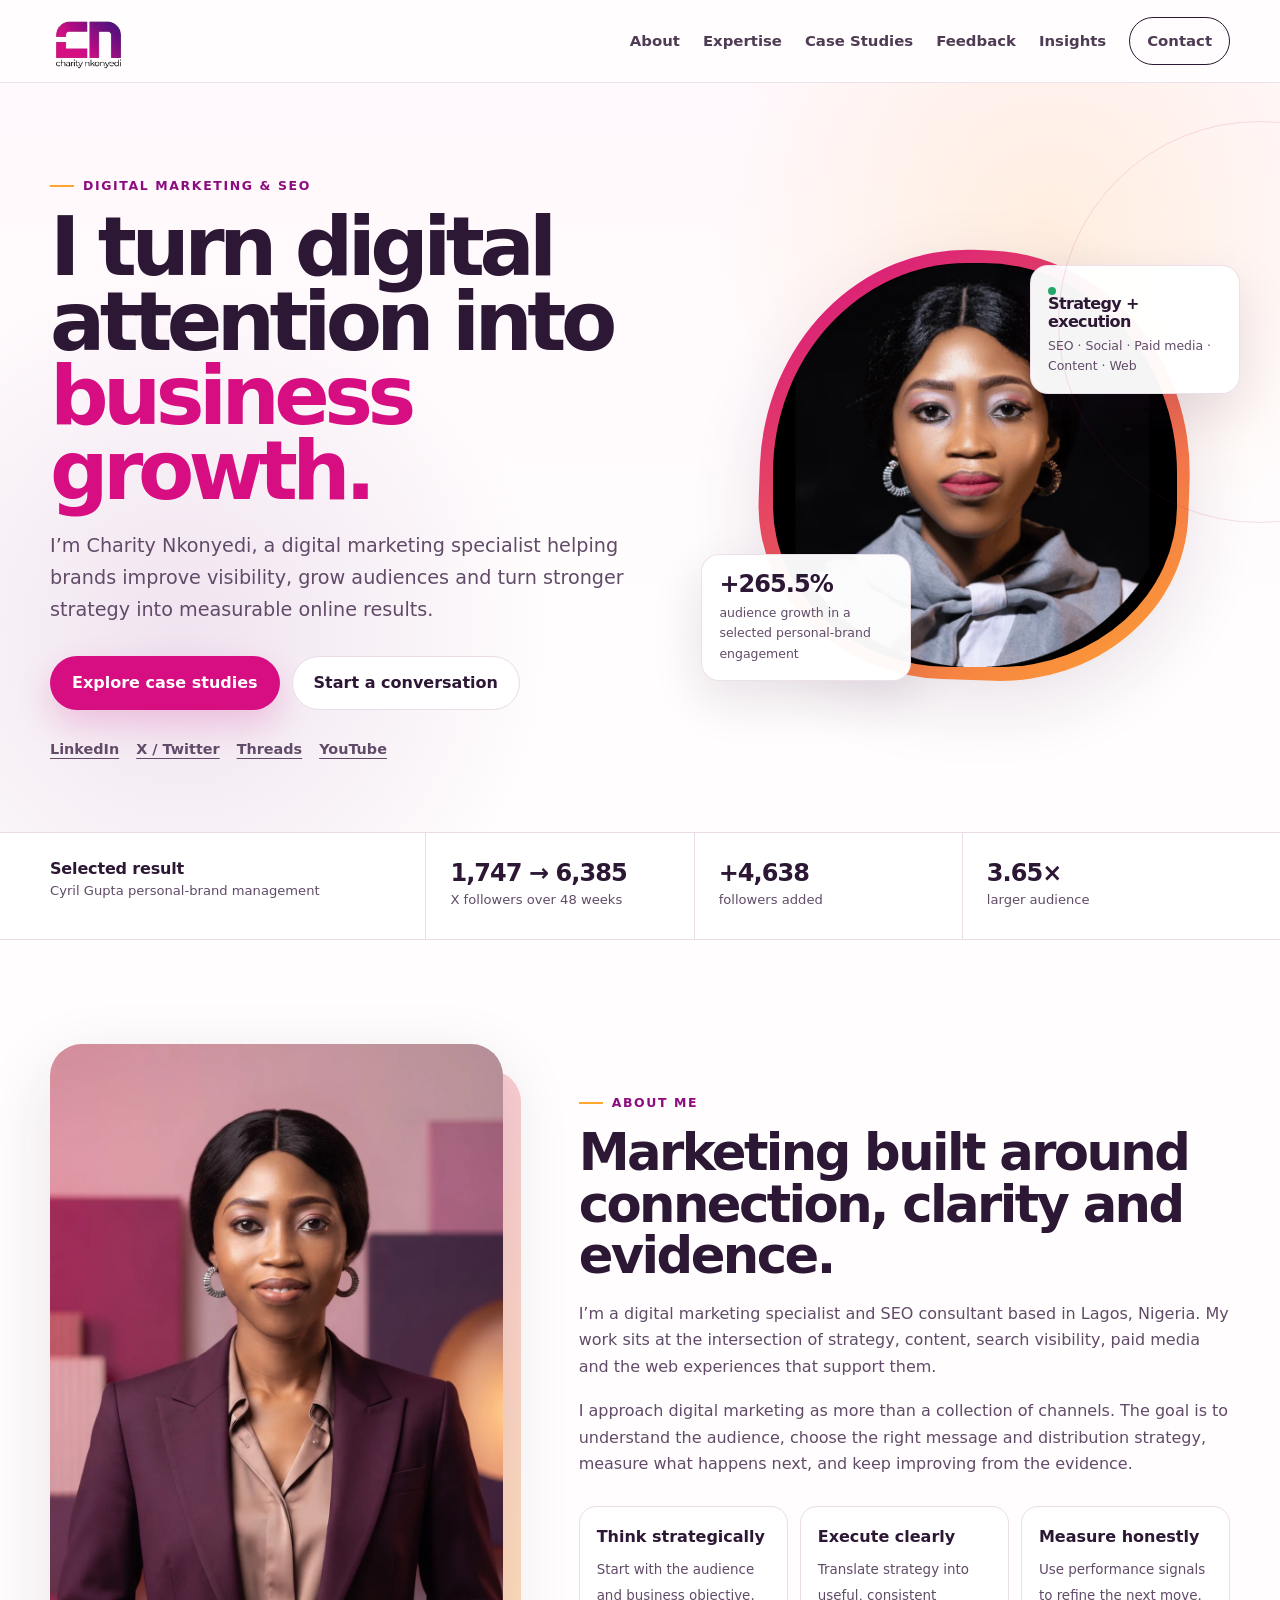
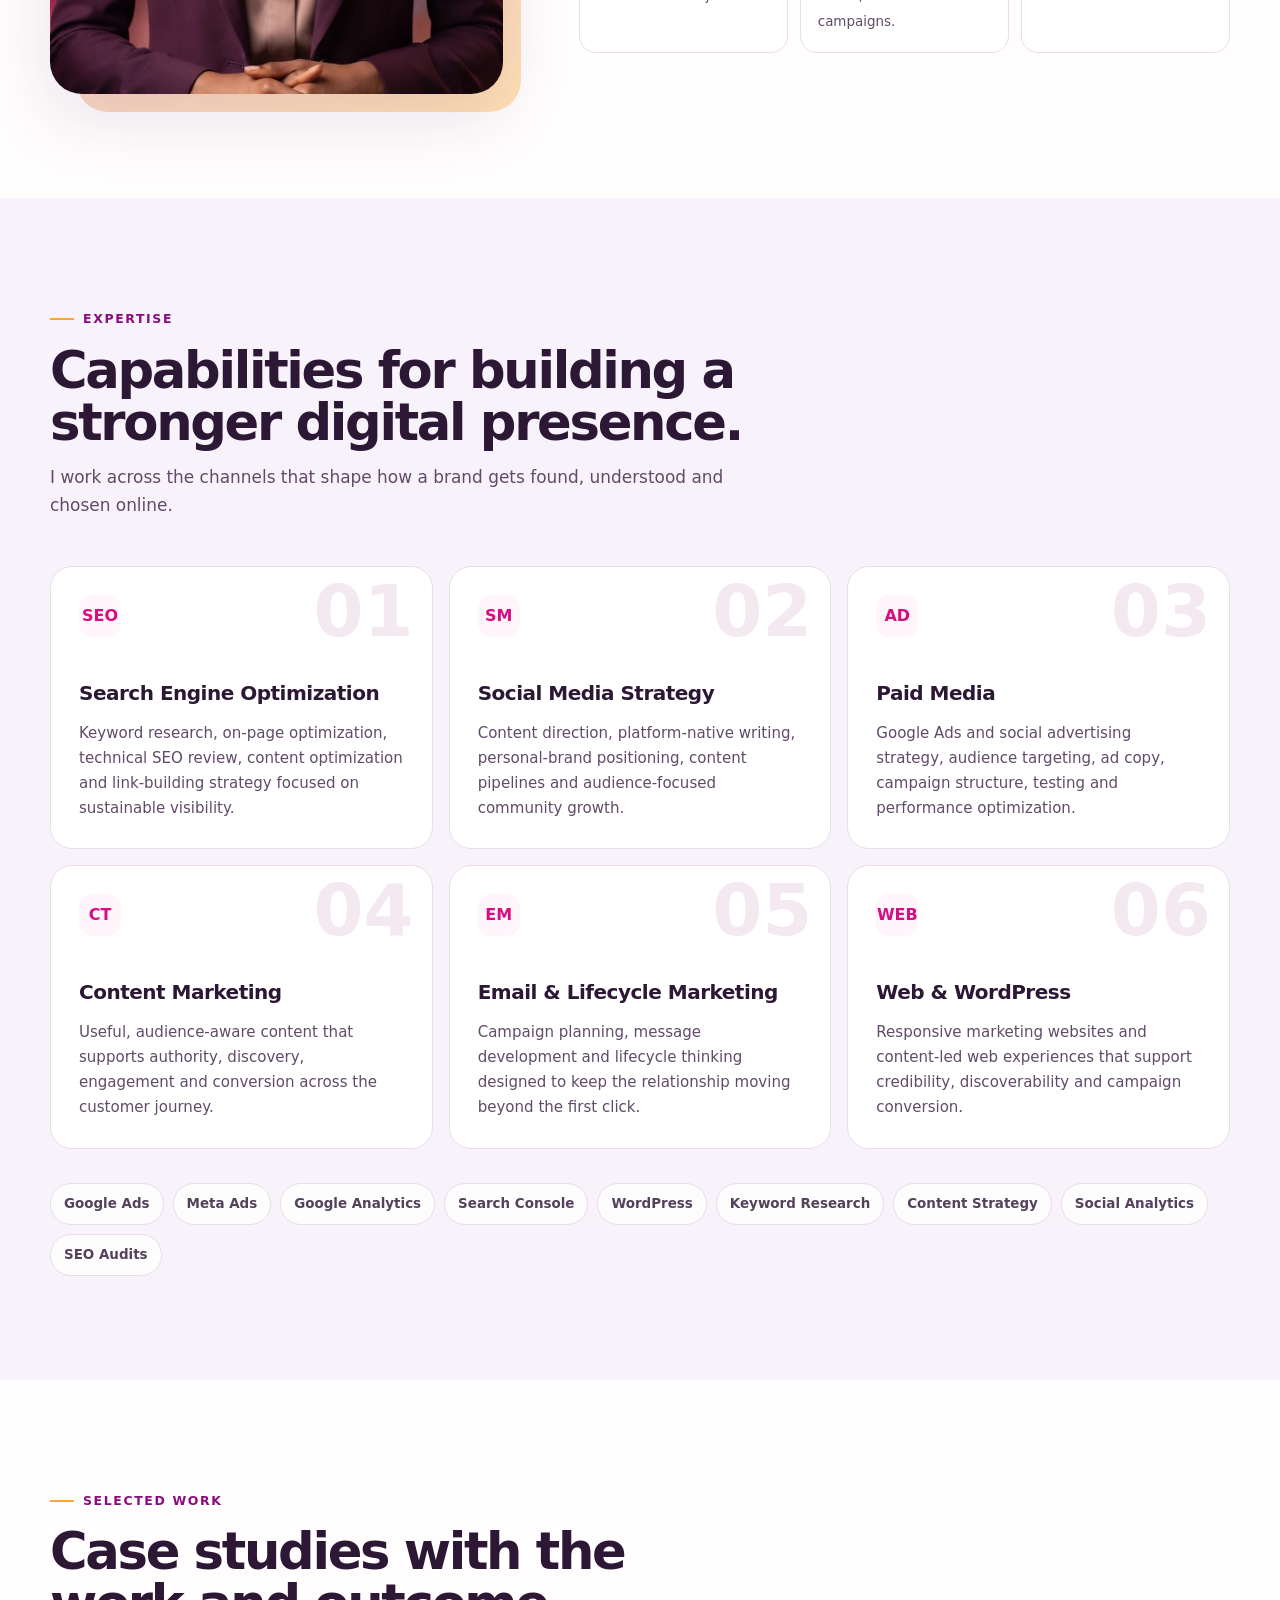
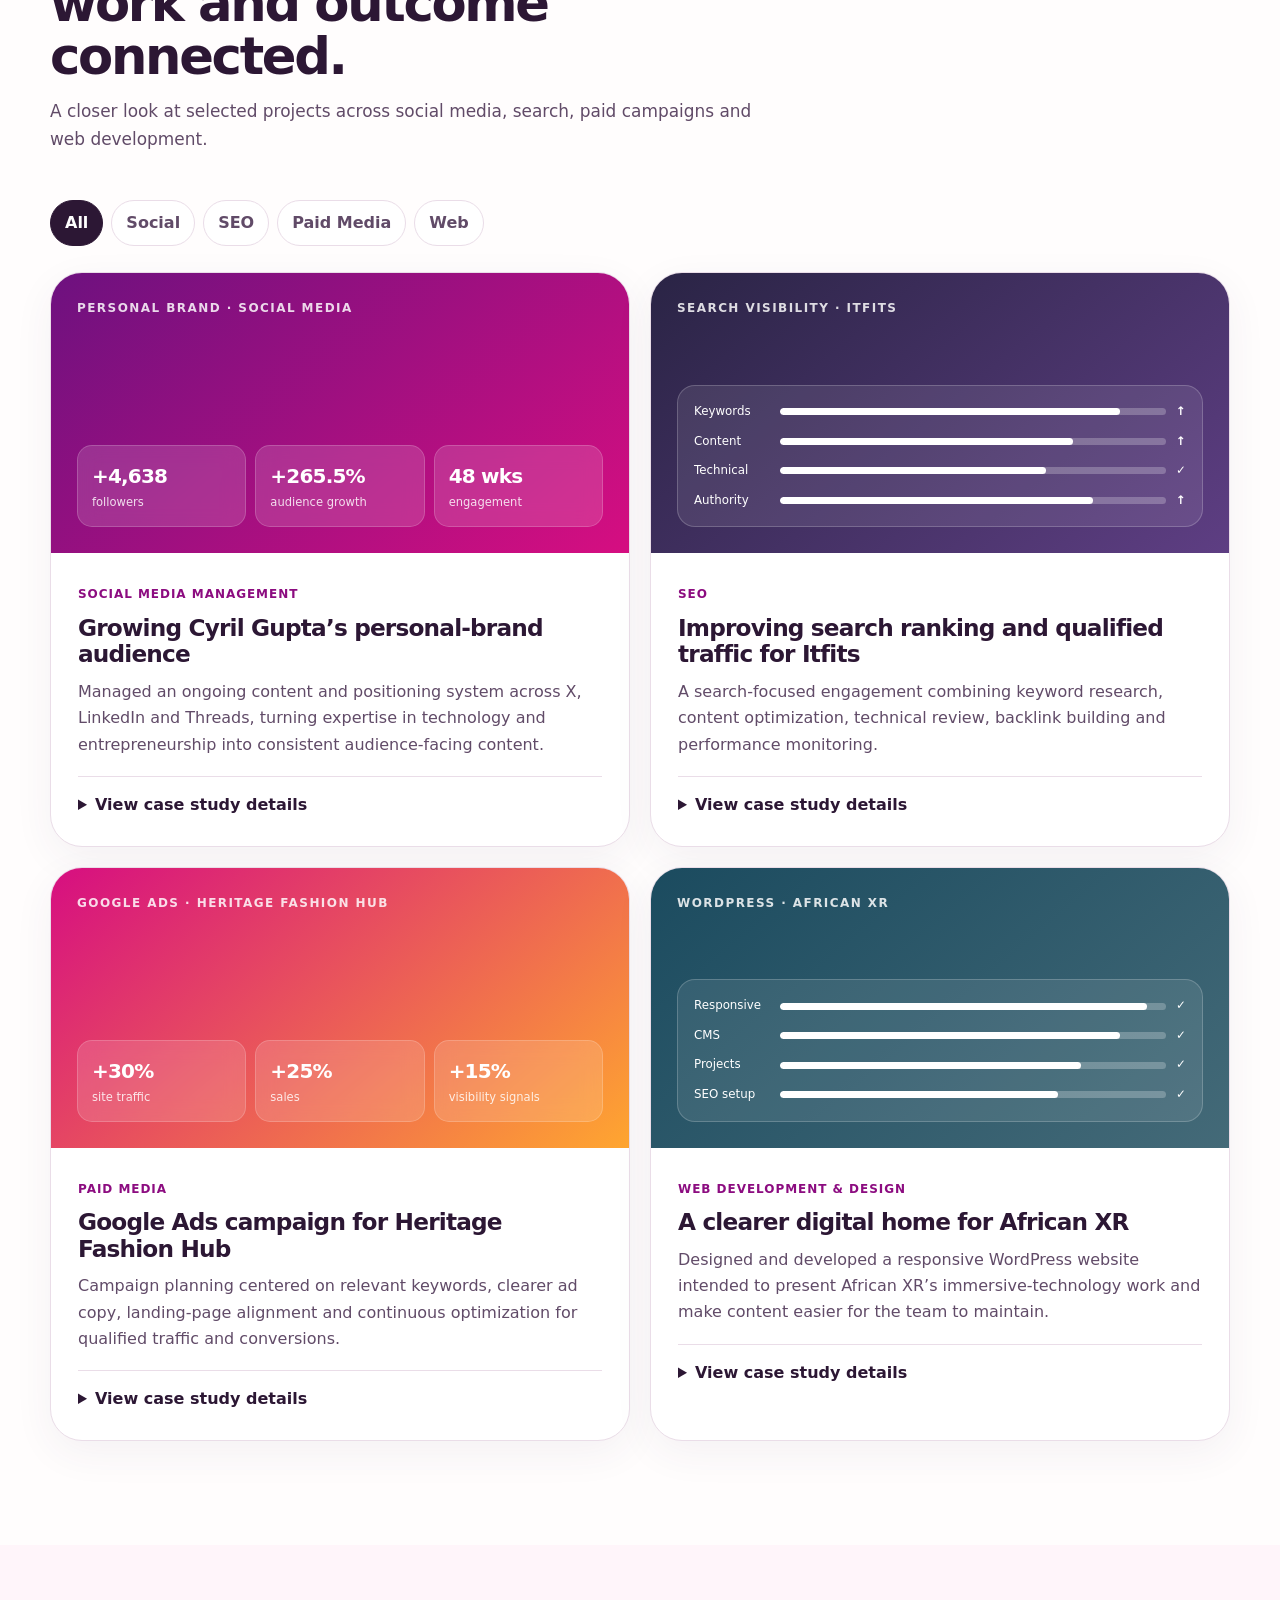
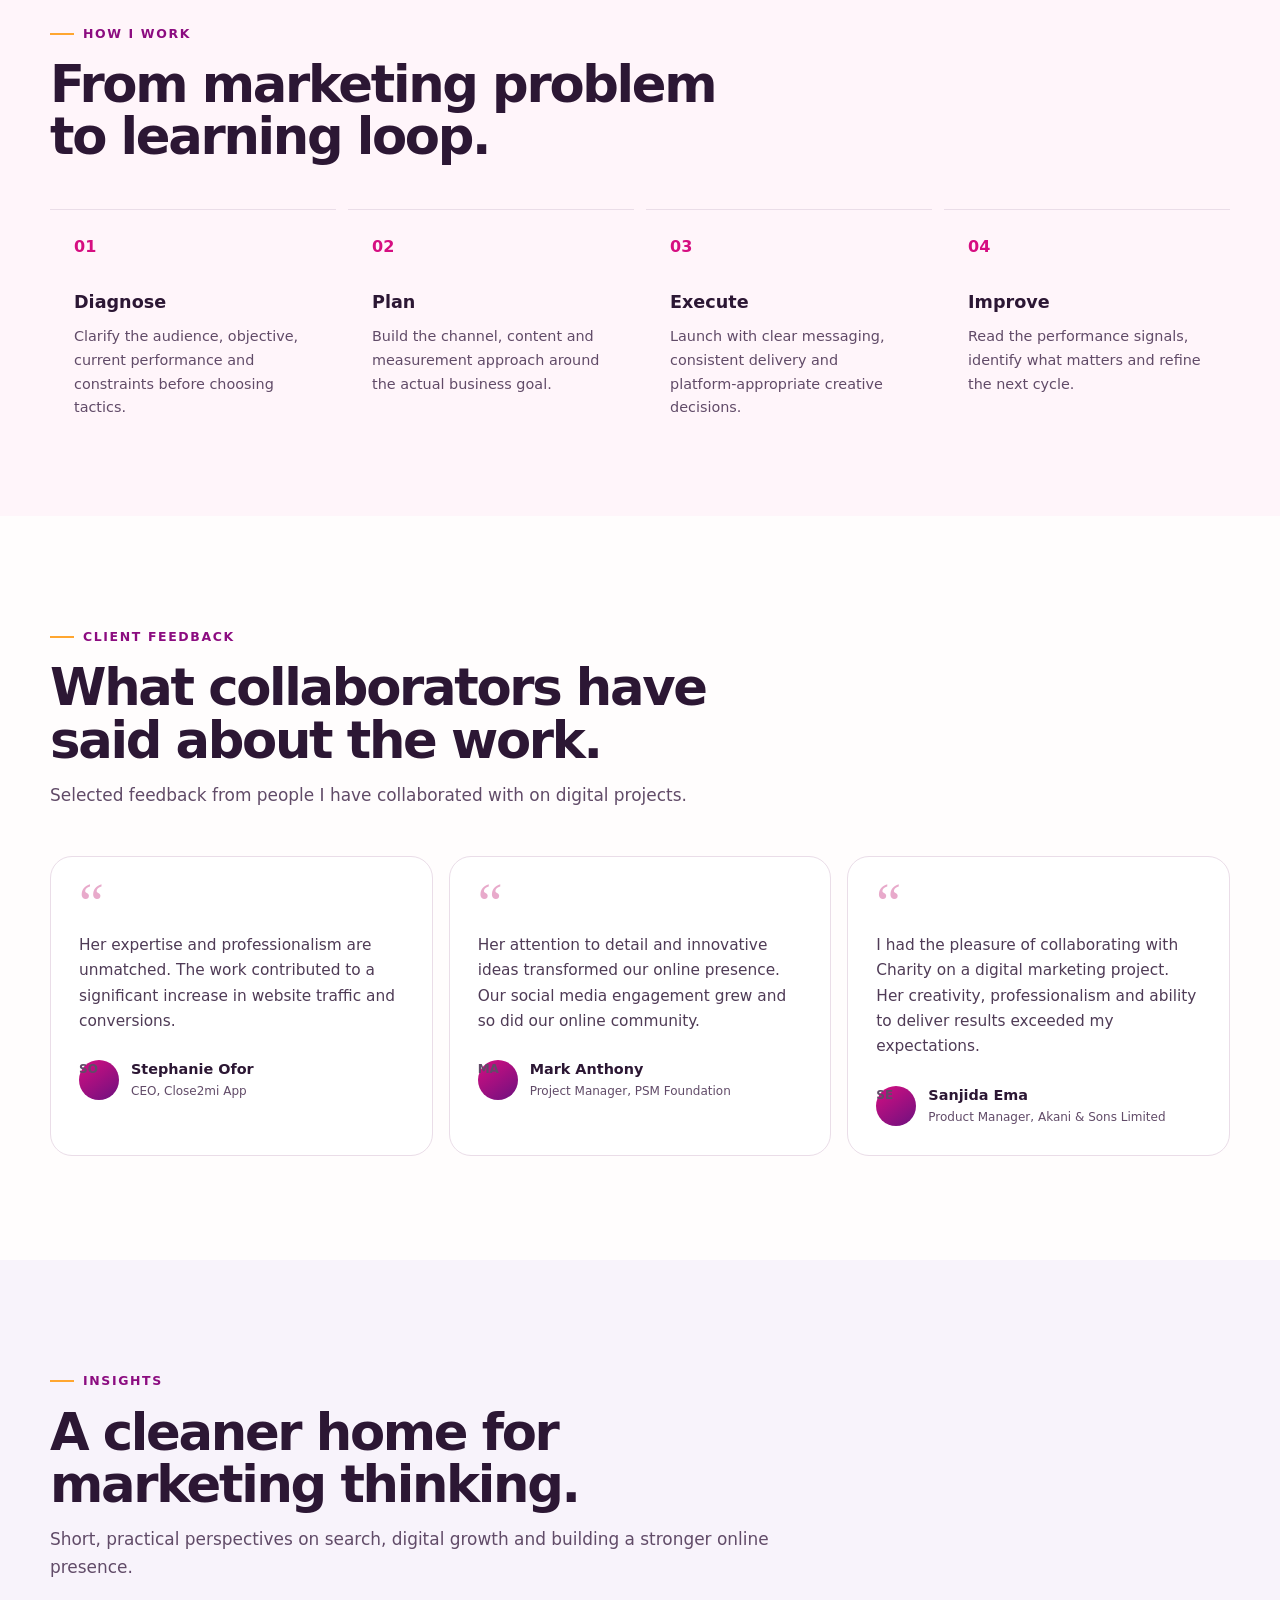
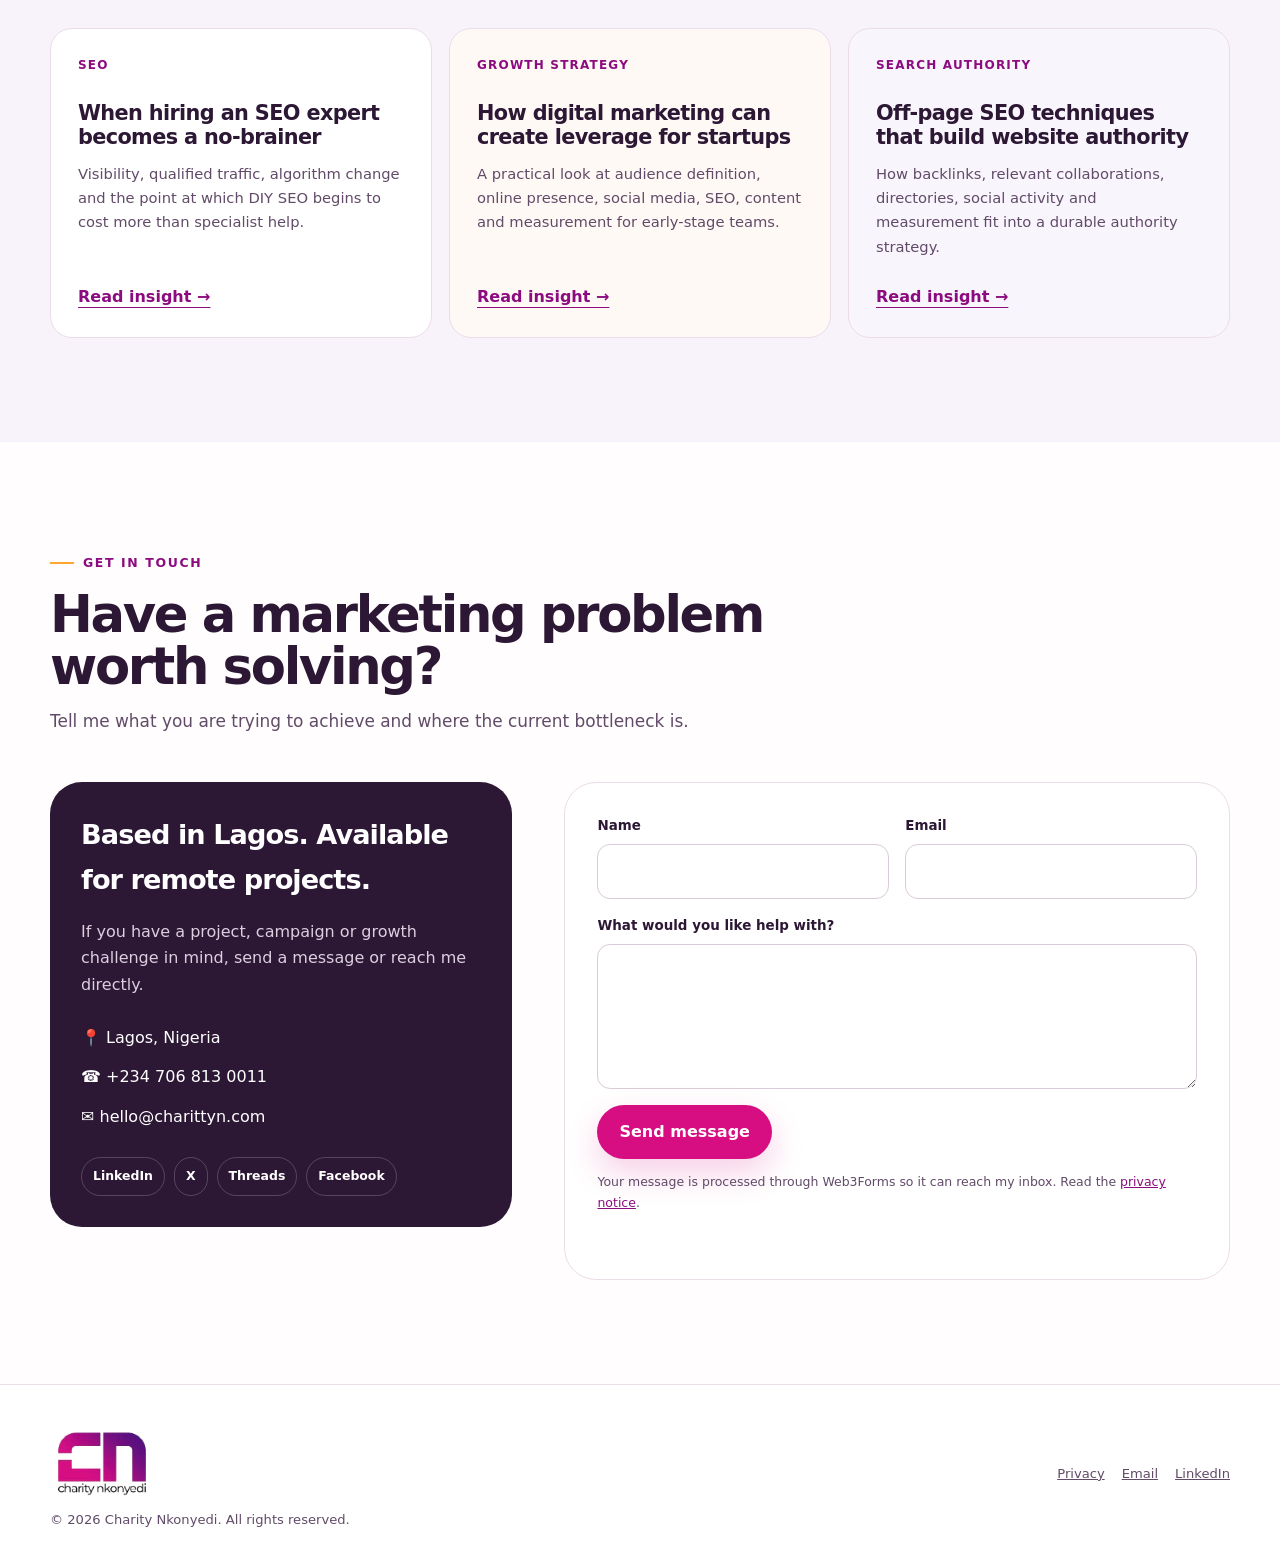
==== commit 4fb6a71d: "Update About Me portrait" ====
--- a/index.html
+++ b/index.html
@@ -19,7 +19,7 @@
   <meta name="twitter:description" content="Strategy, content, search and paid media focused on measurable digital growth.">
   <meta name="twitter:image" content="https://www.charittyn.com/images/og-image.jpg">
   <link rel="icon" href="favicon.ico">
-  <link rel="stylesheet" href="styles.css?v=6">
+  <link rel="stylesheet" href="styles.css?v=8">
   <script type="application/ld+json">
   {
     "@context": "https://schema.org",
@@ -142,7 +142,7 @@
     <section class="section" id="about">
       <div class="container about-grid">
         <div class="about-image">
-          <img src="images/charity-about.webp" width="1096" height="1500" alt="Charity Nkonyedi at work" loading="lazy">
+          <img src="images/charity-about.webp" width="1000" height="1792" alt="Professional portrait of Charity Nkonyedi" loading="lazy">
         </div>
         <div class="about-copy">
           <span class="eyebrow">About me</span>
@@ -501,6 +501,6 @@
       </div>
     </div>
   </footer>
-  <script src="script.js" defer></script>
+  <script src="script.js?v=8" defer></script>
 </body>
 </html>
--- a/styles.css
+++ b/styles.css
@@ -647,8 +647,27 @@
 
 @media (max-width: 980px) {
   .desktop-nav-cta { display: none !important; }
-  .nav-toggle { transition: opacity .2s ease, transform .2s ease, background .2s ease; }
-  body.nav-open .nav-toggle { opacity: 0; transform: scale(.92); pointer-events: none; }
+  .nav-toggle { transition: transform .24s ease, background .2s ease, border-color .2s ease, box-shadow .2s ease; }
+
+  /* One control only: the header hamburger becomes the close X while the drawer is open. */
+  .mobile-nav-close { display: none; }
+  .mobile-nav-head { padding-right: 58px; }
+
+  body.nav-open .nav-toggle {
+    position: fixed;
+    top: max(18px, env(safe-area-inset-top));
+    right: max(18px, env(safe-area-inset-right));
+    z-index: 142;
+    opacity: 1;
+    transform: none;
+    pointer-events: auto;
+    background: #fff;
+    border-color: rgba(214,14,129,.28);
+    box-shadow: 0 10px 28px rgba(40,24,44,.13);
+  }
+  body.nav-open .nav-toggle-line:nth-child(1) { transform: translateY(7px) rotate(45deg); }
+  body.nav-open .nav-toggle-line:nth-child(2) { opacity: 0; }
+  body.nav-open .nav-toggle-line:nth-child(3) { transform: translateY(-7px) rotate(-45deg); }
 }
 
 @media (max-width: 720px) {
